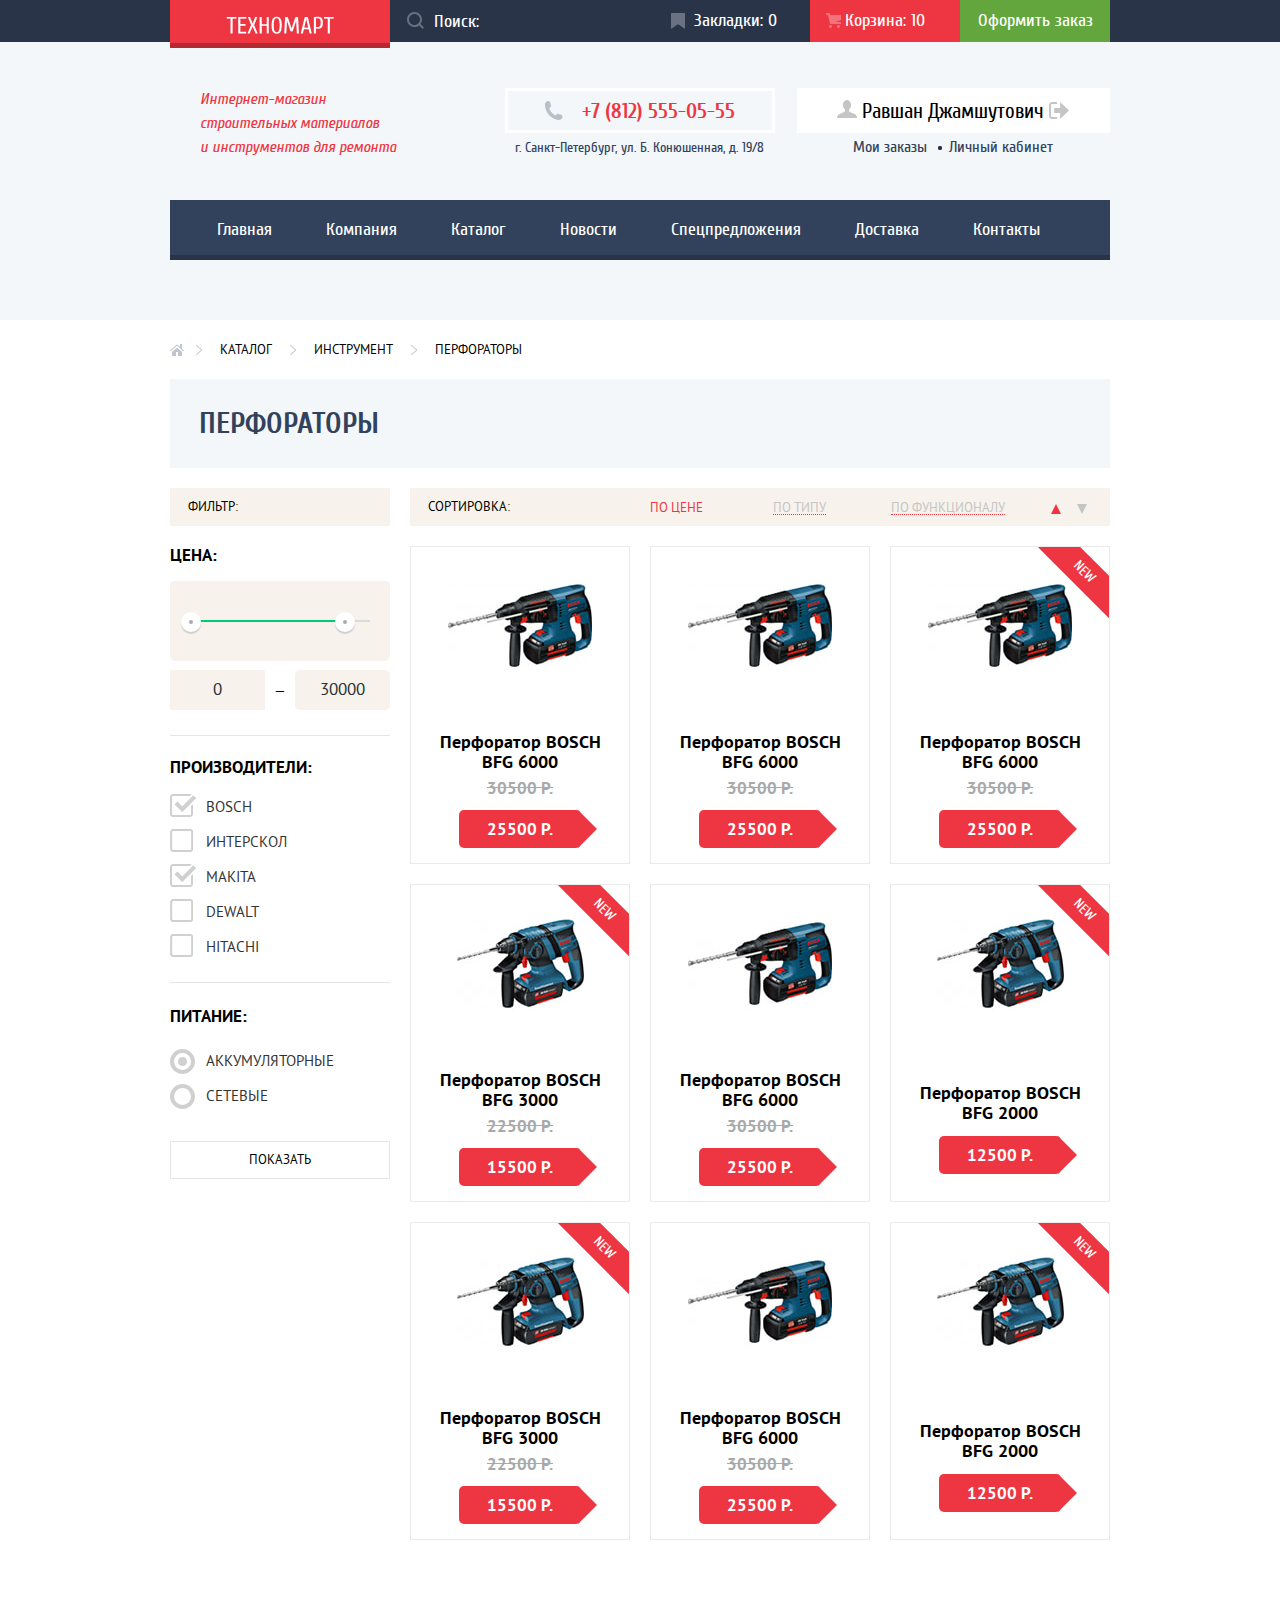
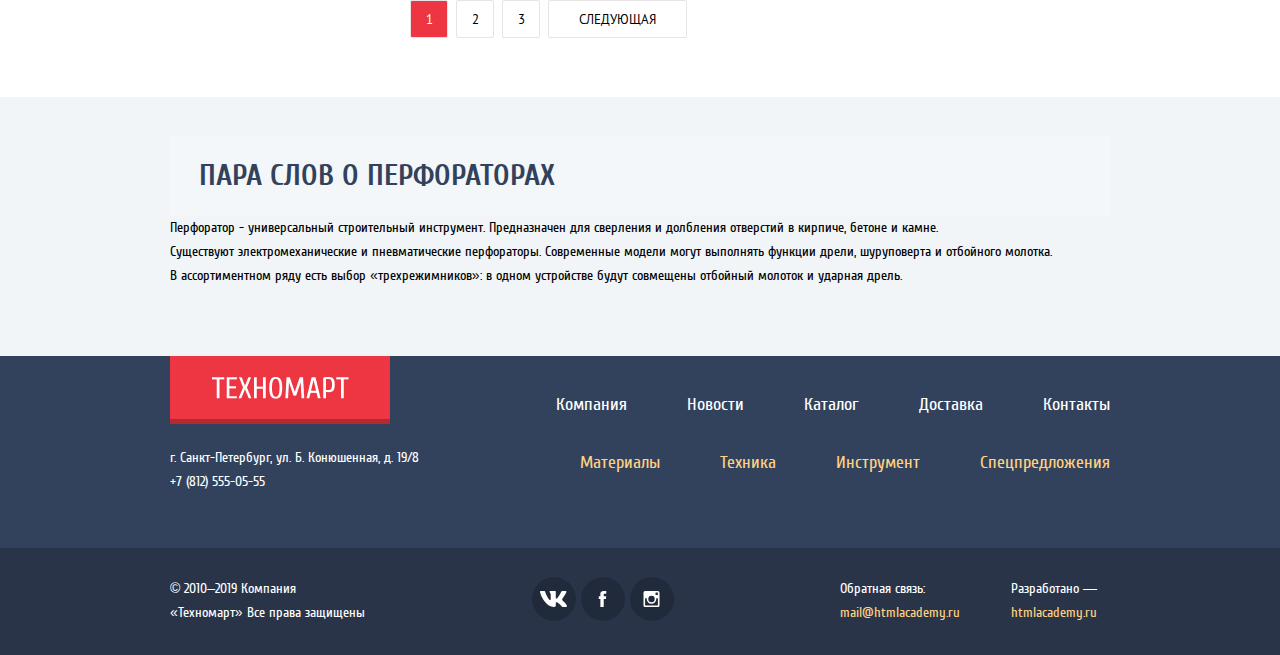
==== catalog.html @ 0cee284e "Завершение верстки каталога, подключен минифицированный css" ====
<!DOCTYPE html>
<html lang="ru" class="page">
   <head>
      <meta charset="utf-8">
      <title>HTML Academy: Каталог</title>
      <link rel="icon" href="favicon.ico">
      <link rel="icon" href="img/favicon/152.svg" type="image/svg+xml">
      <link rel="stylesheet" type="text/css" href="css/normalize.css">
      <link rel="stylesheet" type="text/css" href="css/style.min.css">
   </head>

   <body class="page-body">

   <!-- page header -->
   <header class="page-header">
      <!-- верхняя часть шапки -->
      <div class="header-top">
         <div class="container">
            <!-- логотип -->
            <a class="link-logo" href="index.html">
               <img src="img/logo/technomart.png" width="108" height="18" alt="Логотип интернет-магазина «Техномарт»" class="main-logo">
            </a>
            <!-- поиск -->
            <form action="#" method="GET" class="form-search">
               <input type="search" name="search" id="search" placeholder="Поиск:">
               <svg width="17" height="17" viewBox="0 0 17 17" fill="none" xmlns="http://www.w3.org/2000/svg">
                  <path fill-rule="evenodd" clip-rule="evenodd" d="M13.458 12.044L17 15.586L15.586 17L12.044 13.458C10.782 14.421 9.21 15 7.5 15C3.35786 15 0 11.6421 0 7.5C0 3.35786 3.35786 0 7.5 0C11.6421 0 15 3.35786 15 7.5C15.0001 9.14309 14.4581 10.7403 13.458 12.044ZM7.5 2C4.467 2 2 4.467 2 7.5C2.00331 10.5362 4.4638 12.9967 7.5 13C10.532 13 13 10.532 13 7.5C13 4.467 10.532 2 7.5 2Z" fill="white"/>
               </svg>
            </form>
            <!-- меню покупок -->
            <ul class="top-user-menu">
               <li class="top-button bookmark"><a href="#">Закладки:&nbsp;<span>0</span></a></li>
               <li class="top-button cart red-back"><a href="#">Корзина:&nbsp;<span>10</span></a></li>
               <li class="top-button buy-top-button"><a href="#">Оформить заказ</a></li>
            </ul>
         </div>
      </div>


      <div class="header-bottom">
         <div class="container">
            <!-- средняя часть шапки -->
            <div class="header-info">
               <h1 class="visualy-hidden">Каталог</h1>
               <p class="top-slogan">
                  <i>Интернет-магазин
                  строительных материалов
                  и&nbsp;инструментов для ремонта</i>
               </p>
            </div>
            <div class="top-contacts">
               <h2 class="visualy-hidden">Наши конаткты</h2>
               <p class="top-phone"><a href="tel:+78125550555">+7 (812) 555-05-55</a></p>
               <p class="top-address">г. Санкт-Петербург, ул. Б. Конюшенная, д. 19/8</p>
            </div>
            <div class="autorized">
               <h2 class="visualy-hidden">Блок авторизации</h2>
               <div class="user-account">
                  <a href="#" class="user-profile" title="Переход на страницу авторизованного пользователя">
                     <svg width="20" height="18" viewBox="0 0 20 18" fill="none" xmlns="http://www.w3.org/2000/svg" alt="Иконка авторизованного пользователя">
                        <path d="M17.881 14.166C15.737 13.431 13.625 12.5 12.674 11.776C12.017 11.275 11.904 10.158 12.157 9.361C13.275 8.458 14.021 6.884 14.021 5.083C14.021 2.276 12.221 0 10 0C7.77902 0 5.97901 2.276 5.97901 5.083C5.97901 6.884 6.72501 8.457 7.84201 9.36C8.09501 10.158 7.98302 11.275 7.32502 11.776C6.37502 12.5 4.26201 13.43 2.11801 14.166C-0.0259852 14.902 1.48343e-05 18 1.48343e-05 18H20C20 18 20.025 14.901 17.881 14.166Z" fill="#C5C5C5"/>
                     </svg>
                     Равшан Джамшутович
                  </a>
                  <a href="#" class="exit-button" title="Выход из аккаунта">
                     <svg width="20" height="17" viewBox="0 0 20 17" fill="none" xmlns="http://www.w3.org/2000/svg" alt="Выход из аккаунта">
                        <path d="M20 8.5L11.125 0V6H5.125V11H11.125V17L20 8.5Z" fill="#C5C5C5"/>
                        <path d="M2.10601 13.952V3.048C2.12401 2.672 2.27701 1.991 3.11601 1.991H8.14301V0H3.11601C0.938006 0 0.112006 1.81 0.0870056 3.027V13.973C0.112006 15.189 0.938006 17 3.11601 17H8.14301V15.01H3.11601C2.27701 15.01 2.12401 14.327 2.10601 13.952Z" fill="#C5C5C5"/>
                     </svg>
                  </a>
               </div>
               <ul class="user-list-link">
                  <li class="user-item-link"><a href="#" class="user-link">Мои заказы</a></li>
                  <li class="user-item-link"><a href="#" class="user-link">Личный кабинет</a></li>
               </ul>
            </div>

            <!-- нижняя часть шапки -->
            <nav class="main-nav">
               <h2 class="visualy-hidden">Главное меню сайта</h2>
               <div class="nav">
                  <ul class="main-nav-list">
                     <li class="main-nav-item"><a class="main-nav-link" href="index.html">Главная</a></li>
                     <li class="main-nav-item"><a class="main-nav-link" href="#">Компания</a></li>
                     <li class="main-nav-item main-nav-current"><a class="main-nav-link" href="#">Каталог</a></li>
                     <li class="main-nav-item"><a class="main-nav-link" href="#">Новости</a></li>
                     <li class="main-nav-item"><a class="main-nav-link" href="#">Спецпредложения</a></li>
                     <li class="main-nav-item"><a class="main-nav-link" href="#">Доставка</a></li>
                     <li class="main-nav-item"><a class="main-nav-link" href="#">Контакты</a></li>
                  </ul>
               </div>
            </nav>
         </div>
      </div>
   </header>


   <!-- page content -->
   <main class="page-content">
      <section class="catalog">
         <div class="container">

            <!-- bread crumbs -->
            <ul class="breadcrumbs">
               <li><a href="#">Каталог</a></li>
               <li><a href="#">Инструмент</a></li>
               <li class="current-breadcrums">Перфораторы</li>
            </ul>

            <!-- title -->
            <div class="title-wrapper back-lightblue perfo-title">
               <h2 class="title catalog-title">Перфораторы</h2>
            </div>


            <!-- filter -->
            <div class="catalog-filter">
               <!-- filter-title -->
               <div class="mini-title-wrapper">
                  <h3 class="mini-title back-lightyellow">Фильтр:</h3>
               </div>

               <!-- form -->
               <form method="GET" action="https://echo.htmlacademy.ru">
                  <!-- price -->
                  <fieldset class="f-section f-price">
                     <legend class="f-title">Цена:</legend>
                        <div class="range-filter">
                           <div class="range-controls back-lightyellow">
                              <div class="scale">
                                 <div class="bar" style="width: 152px; margin-left: 5%"></div>
                              </div>
                              <div class="toggle toggle-min" tabindex="0" style="left: 5%"></div>
                              <div class="toggle toggle-max" tabindex="0" style="left: 75%"></div>
                            </div>
                            <div class="price-controls">
                              <label class="min-price back-lightyellow">
                                 <input type="text" name="min-price" value="0" class="back-lightyellow">
                              </label>
                              &ndash;
                              <label class="max-price">
                                 <input type="text" name="max-price" value="30000" class="back-lightyellow">
                              </label>
                            </div>
                        </div>
                  </fieldset>

                  <!-- manufacturers -->
                  <fieldset class="f-section f-manufacturers">
                     <legend class="f-title">Производители:</legend>
                        <ul class="f-list">
                           <li class="filter-item filter-checkbox">
                              <input type="checkbox" name="f-bosch" id="f-bosch" class="visualy-hidden filter-input-checkbox" checked>
                              <label for="f-bosch">BOSCH</label>
                           </li>
                           <li class="filter-item filter-checkbox">
                              <input type="checkbox" name="f-interskol" id="f-interskol" class="visualy-hidden filter-input-checkbox">
                              <label for="f-interskol">ИНТЕРСКОЛ</label>
                           </li>
                           <li class="filter-item filter-checkbox">
                              <input type="checkbox" name="f-makita" id="f-makita" class="visualy-hidden filter-input-checkbox" checked>
                              <label for="f-makita">MAKITA</label>
                           </li>
                           <li class="filter-item filter-checkbox">
                              <input type="checkbox" name="f-dewalt" id="f-dewalt" class="visualy-hidden filter-input-checkbox">
                              <label for="f-dewalt">DEWALT</label>
                           </li>
                           <li class="filter-item filter-checkbox">
                              <input type="checkbox" name="f-hitachi" id="f-hitachi" class="visualy-hidden filter-input-checkbox">
                              <label for="f-hitachi">HITACHI</label>
                           </li>
                        </ul>
                  </fieldset>

                  <!-- power -->
                  <fieldset class="f-section f-power">
                     <legend class="f-title">Питание:</legend>
                     <ul class="f-list">
                        <li class="filter-item filter-radio">
                           <input type="radio" name="f-power" id="f-rech" value="rechargeable" class="visualy-hidden filter-input-radio" checked>
                           <label for="f-rech">Аккумуляторные</label>
                        </li>
                        <li class="filter-item filter-radio">
                           <input type="radio" name="f-power" id="f-net" value="network" class="visualy-hidden filter-input-radio">
                           <label for="f-net">Сетевые</label>
                        </li>
                     </ul>
                  </fieldset>
                  <button type="submit" class="button f-button">Показать</button>
               </form>
            </div>


            <!-- goods -->
            <div class="catalog-goods">
               <!-- sorting -->
               <div class="goods-sorting back-lightyellow">
                  <!-- Заголовок -->
                  <div class="mini-title-wrapper">
                     <h3 class="mini-title back-lightyellow">Сортировка:</h3>
                  </div>
                  <!-- Меню сортировки -->
                  <ul class="sorting-list">
                     <li class="sorting-item active">По цене</li>
                     <li class="sorting-item">По типу</li>
                     <li class="sorting-item">По функционалу</li>
                     <li class="sorting-item triangle active"><!--По возрастанию--></li>
                     <li class="sorting-item triangle"><!--По убыванию--></li>
                  </ul>
               </div>

               <!-- catalog-goods -->
               <section class="goods-content">
                  <h3 class="visualy-hidden">Товары</h3>
                  <ul class="catalog-list">
                     <li class="gray-border good-item">
                        <div class="good-text">
                           <h4 class="good-title">Перфоратор BOSCH<br>BFG 6000</h4>
                           <p class="good-oldprice">30500 Р.</p>
                           <p class="good-newprice">25500 Р.</p>
                        </div>
                        <div class="good-img-wrapper">
                           <img src="img/goods/hd-bfg-6000.jpg" width="144" height="128" alt="Перфоратор BOSCH BFG 6000" class="good-img">
                        </div>
                        <div class="menu-good">
                           <button type="button" class="card-button buy-button">Купить</button>
                           <button type="button" class="card-button bookmark-button">В закладки</button>
                        </div>
                     </li>
                     <li class="gray-border good-item">
                        <div class="good-text">
                           <h4 class="good-title">Перфоратор BOSCH<br>BFG 6000</h4>
                           <p class="good-oldprice">30500 Р.</p>
                           <p class="good-newprice">25500 Р.</p>
                        </div>
                        <div class="good-img-wrapper">
                           <img src="img/goods/hd-bfg-6000.jpg" width="144" height="128" alt="Перфоратор BOSCH BFG 6000" class="good-img">
                        </div>
                        <div class="menu-good">
                           <button type="button" class="card-button buy-button">Купить</button>
                           <button type="button" class="card-button bookmark-button">В закладки</button>
                        </div>
                     </li>
                     <li class="gray-border good-item new">
                        <div class="good-text">
                           <h4 class="good-title">Перфоратор BOSCH<br>BFG 6000</h4>
                           <p class="good-oldprice">30500 Р.</p>
                           <p class="good-newprice">25500 Р.</p>
                        </div>
                        <div class="good-img-wrapper">
                           <img src="img/goods/hd-bfg-6000.jpg" width="144" height="128" alt="Перфоратор BOSCH BFG 6000" class="good-img">
                        </div>
                        <div class="menu-good">
                           <button type="button" class="card-button buy-button">Купить</button>
                           <button type="button" class="card-button bookmark-button">В закладки</button>
                        </div>
                     </li>
                     <li class="gray-border good-item new">
                        <div class="good-text">
                           <h4 class="good-title">Перфоратор BOSCH<br>BFG 3000</h4>
                           <p class="good-oldprice">22500 Р.</p>
                           <p class="good-newprice">15500 Р.</p>
                        </div>
                        <div class="good-img-wrapper">
                           <img src="img/goods/hd-bfg-3000.jpg" width="127" height="112" alt="Перфоратор BOSCH BFG 3000" class="good-img">
                        </div>
                        <div class="menu-good">
                           <button type="button" class="card-button buy-button">Купить</button>
                           <button type="button" class="card-button bookmark-button">В закладки</button>
                        </div>
                     </li>
                     <li class="gray-border good-item">
                        <div class="good-text">
                           <h4 class="good-title">Перфоратор BOSCH<br>BFG 6000</h4>
                           <p class="good-oldprice">30500 Р.</p>
                           <p class="good-newprice">25500 Р.</p>
                        </div>
                        <div class="good-img-wrapper">
                           <img src="img/goods/hd-bfg-6000.jpg" width="144" height="128" alt="Перфоратор BOSCH BFG 6000" class="good-img">
                        </div>
                        <div class="menu-good">
                           <button type="button" class="card-button buy-button">Купить</button>
                           <button type="button" class="card-button bookmark-button">В закладки</button>
                        </div>
                     </li>
                     <li class="gray-border good-item new">
                        <div class="good-text">
                           <h4 class="good-title">Перфоратор BOSCH<br>BFG 2000</h4>
                           <p class="good-oldprice"></p>
                           <p class="good-newprice">12500 Р.</p>
                        </div>
                        <div class="good-img-wrapper">
                           <img src="img/goods/hd-bfg-2000.jpg" width="127" height="112" alt="Перфоратор BOSCH BFG 2000" class="good-img">
                        </div>
                        <div class="menu-good">
                           <button type="button" class="card-button buy-button">Купить</button>
                           <button type="button" class="card-button bookmark-button">В закладки</button>
                        </div>
                     </li>
                     <li class="gray-border good-item new">
                        <div class="good-text">
                           <h4 class="good-title">Перфоратор BOSCH<br>BFG 3000</h4>
                           <p class="good-oldprice">22500 Р.</p>
                           <p class="good-newprice">15500 Р.</p>
                        </div>
                        <div class="good-img-wrapper">
                           <img src="img/goods/hd-bfg-3000.jpg" width="127" height="112" alt="Перфоратор BOSCH BFG 3000" class="good-img">
                        </div>
                        <div class="menu-good">
                           <button type="button" class="card-button buy-button">Купить</button>
                           <button type="button" class="card-button bookmark-button">В закладки</button>
                        </div>
                     </li>
                     <li class="gray-border good-item">
                        <div class="good-text">
                           <h4 class="good-title">Перфоратор BOSCH<br>BFG 6000</h4>
                           <p class="good-oldprice">30500 Р.</p>
                           <p class="good-newprice">25500 Р.</p>
                        </div>
                        <div class="good-img-wrapper">
                           <img src="img/goods/hd-bfg-6000.jpg" width="144" height="128" alt="Перфоратор BOSCH BFG 6000" class="good-img">
                        </div>
                        <div class="menu-good">
                           <button type="button" class="card-button buy-button">Купить</button>
                           <button type="button" class="card-button bookmark-button">В закладки</button>
                        </div>
                     </li>
                     <li class="gray-border good-item new">
                        <div class="good-text">
                           <h4 class="good-title">Перфоратор BOSCH<br>BFG 2000</h4>
                           <p class="good-oldprice"></p>
                           <p class="good-newprice">12500 Р.</p>
                        </div>
                        <div class="good-img-wrapper">
                           <img src="img/goods/hd-bfg-2000.jpg" width="127" height="112" alt="Перфоратор BOSCH BFG 2000" class="good-img">
                        </div>
                        <div class="menu-good">
                           <button type="button" class="card-button buy-button">Купить</button>
                           <button type="button" class="card-button bookmark-button">В закладки</button>
                        </div>
                     </li>
                  </ul>
               </section> <!--goods-content -->

               <!-- pagination -->
               <div class="goods-pagination">
                  <h3 class="visualy-hidden">Страницы товаров</h3>
                  <ul class="pagination-list">
                     <li class="pagination-item pagination-current"><a class="pagination-link">1</a></li>
                     <li class="pagination-item"><a class="pagination-link" href="#">2</a></li>
                     <li class="pagination-item"><a class="pagination-link" href="#">3</a></li>
                     <li class="pagination-item"><a class="pagination-link" href="#">Следующая</a></li>
                  </ul>
               </div> <!-- pagination -->
            </div>   <!-- catalog-goods -->
         </div> <!-- container -->
      </section><!-- catalog -->

      <!-- catalod-description -->
      <section class="catalod-desc back-basic">
         <div class="container catalog-desc-spaces">
             <!-- title -->
            <div class="title-wrapper back-lightblue perfo-title">
               <h2 class="title catalog-title">Пара слов о перфораторах</h2>
            </div>
            <p>Перфоратор - универсальный строительный инструмент. Предназначен для сверления и долбления отверстий в кирпиче, бетоне и камне.</p>
            <p>Существуют электромеханические и пневматические перфораторы. Современные модели могут выполнять функции дрели, шуруповерта и отбойного молотка.</p>
            <p>В ассортиментном ряду есть выбор «трехрежимников»: в одном устройстве будут совмещены отбойный молоток и ударная дрель.</p>
         </div>
      </section>
   </main>


   <!-- page footer -->
   <footer class="page-footer">
      <!-- Верхняя часть футера -->
      <section class="footer-menu">
         <div class="container">
            <!-- верхнее меню -->
            <div class="footer-top">
               <a class="footer-logo" href="index.html">
                  <img src="img/logo/logo.png" width="220" height="68" alt="Логотип интернет-магазина «Техномарт»" class="footer-logo-img">
               </a>
               <div class="nav">
                  <ul class="footer-nav">
                     <li class="footer-nav-item"><a class="footer-nav-link" href="index.html">Компания</a></li>
                     <li class="footer-nav-item"><a class="footer-nav-link" href="#">Новости</a></li>
                     <li class="footer-nav-item footer-nav-current"><a class="footer-nav-link">Каталог</a></li>
                     <li class="footer-nav-item"><a class="footer-nav-link" href="#">Доставка</a></li>
                     <li class="footer-nav-item"><a class="footer-nav-link" href="#">Контакты</a></li>
                  </ul>
               </div>
            </div>

            <!-- среднее меню -->
            <div class="footer-middle">
               <p class="footer-address">г. Санкт-Петербург, ул. Б. Конюшенная, д. 19/8<br>+7 (812) 555-05-55</p>
               <div class="nav">
                  <ul class="footer-nav">
                     <li class="footer-nav-item"><a class="footer-nav-link gold" href="#">Материалы</a></li>
                     <li class="footer-nav-item"><a class="footer-nav-link gold" href="#">Техника</a></li>
                     <li class="footer-nav-item"><a class="footer-nav-link gold" href="#">Инструмент</a></li>
                     <li class="footer-nav-item"><a class="footer-nav-link gold" href="#">Спецпредложения</a></li>
                  </ul>
               </div>
            </div>
         </div>
      </section>

      <section class="footer-bottom">
         <div class="container">
            <p class="copyright">© 2010–2019 Компания «Техномарт»
            <span>Все права защищены</span></p>

            <!-- Блок социльных кнопок -->
            <section class="social">
               <h2 class="visualy-hidden">Давайте дружить!</h2>
               <ul class="social-buttons">
                  <li class="social-button">
                     <a href="#" target="blank" class="social-link">
                        <span class="social-title visualy-hidden">Вконтакте</span>
                        <svg width="27" height="16" viewBox="0 0 128 76"><path d="M125,5.15c.89-3,0-5.15-4.23-5.15h-14a6,6,0,0,0-6.09,4S93.59,21.31,83.5,32.59c-3.26,3.26-4.74,4.3-6.52,4.3-.89,0-2.18-1-2.18-4V5.15c0-3.56-1-5.15-4-5.15h-22a3.37,3.37,0,0,0-3.56,3.22c0,3.37,5,4.15,5.56,13.64V37.48c0,4.52-.82,5.34-2.6,5.34-4.74,0-16.29-17.43-23.13-37.38C23.72,1.57,22.38,0,18.8,0H4.8C.8,0,0,1.88,0,4c0,3.71,4.75,22.1,22.1,46.42C33.67,67,50,76,64.8,76c8.9,0,10-2,10-5.45V58c0-4,.84-4.8,3.66-4.8,2.08,0,5.64,1,13.94,9C101.9,71.74,103.46,76,108.8,76h14c4,0,6-2,4.85-6s-5.8-9.64-11.81-16.4c-3.27-3.86-8.16-8-9.64-10.09-2.08-2.67-1.49-3.86,0-6.23,0,0,17-24,18.83-32.18Z" fill="#fff"/></svg>
                     </a>
                  </li>
                  <li class="social-button">
                     <a href="#" target="blank" class="social-link">
                        <span class="social-title visualy-hidden">Фейсбук</span>
                        <svg width="19" height="22" viewBox="0 0 10.15 21.74"><path d="M3.34 1.12A4.77 4.77 0 0 1 6.53 0h3.61v3.81H7.81a1.07 1.07 0 0 0-1.09.83v2.55h3.42c-.08 1.23-.24 2.45-.41 3.67h-3v10.87H2.21V10.86H0V7.21h2.19V3.66a3.83 3.83 0 0 1 1.15-2.54z" fill="#fff"/></svg>
                     </a>
                  </li>
                  <li class="social-button">
                     <a href="#" target="blank" class="social-link">
                        <span class="social-title visualy-hidden">Инстаграм</span>
                        <svg width="20" height="20" viewBox="0 0 20 20"><path d="M18 0H2a2 2 0 0 0-2 2v16a2 2 0 0 0 2 2h16a2 2 0 0 0 2-2V2a2 2 0 0 0-2-2zm-8 6a4 4 0 1 1-4 4 4 4 0 0 1 4-4zM2.5 18a.47.47 0 0 1-.5-.5V9h2.1a3.4 3.4 0 0 0-.1 1 6 6 0 1 0 12 0 3.4 3.4 0 0 0-.1-1H18v8.5a.47.47 0 0 1-.5.5zM18 4.5a.47.47 0 0 1-.5.5h-2a.47.47 0 0 1-.5-.5v-2a.47.47 0 0 1 .5-.5h2a.47.47 0 0 1 .5.5z" fill="#fff"/></svg>
                     </a>
                  </li>
               </ul>
            </section>

            <p class="dev-email">Обратная связь:
               <a href="mailto:mail@htmlacademy.ru" target="blank" class="gold">mail@htmlacademy.ru</a>
            </p>

            <p class="dev-site">Разработано&nbsp;—
               <a href="https://htmlacademy.ru/intensive/htmlcss" target="blank" class="gold">htmlacademy.ru</a>
            </p>
         </div>
      </section>
   </footer>


   <!-- Модальное окно корзины -->
   <div class="modal-fade">
      <section class="modal modal-add">
         <h2 class="visualy-hidden">Сообщение корзины:</h2>
         <div class="modal-wrapper">
            <div class="wrapper-m-content">
               <div class="m-container">
                  <h2 class="modal-add-title">Товар добавлен в корзину!</h2>
               </div>
            </div>
            <div class="wrapper-m-buttons">
               <div class="m-container">
                  <a href="#" class="button m-button-buy">Оформить заказ</a>
                  <button  type="button" class="button m-button-add">Продолжить покупки</button>
               </div>
            </div>
         </div>
         <button type="button" class="modal-close" aria-label="Закрыть"></button>
      </section>
   </div>

  </body>
</html>
---- css/style.min.css ----
@font-face{font-family:"Cuprum";font-style:normal;font-weight:400;src:local("Cuprum"),url(../fonts/cuprum.woff2) format("woff2"),url(../fonts/cuprum.woff) format("woff")}@font-face{font-family:"Cuprum";font-style:italic;font-weight:400;src:local("Cuprum"),url(../fonts/cuprumitalic.woff2) format("woff2"),url(../fonts/cuprumitalic.woff) format("woff")}@font-face{font-family:"Cuprum";font-style:normal;font-weight:700;src:local("Cuprum"),url(../fonts/cuprumbold.woff2) format("woff2"),url(../fonts/cuprumbold.woff) format("woff")}@font-face{font-family:"Cuprum";font-style:italic;font-weight:700;src:local("Cuprum"),url(../fonts/cuprumbolditalic.woff2) format("woff2"),url(../fonts/cuprumbolditalic.woff) format("woff")}@font-face{font-family:"PT Sans";font-style:normal;font-weight:400;src:local("PT Sans"),url(../fonts/ptsans.woff2) format("woff2"),url(../fonts/ptsans.woff) format("woff")}@font-face{font-family:"PT Sans";font-style:normal;font-weight:700;src:local("PT Sans"),url(../fonts/ptsansbold.woff2) format("woff2"),url(../fonts/ptsansbold.woff) format("woff")}:root{--basic-black:#000000;--basic-white:#ffffff;--basic-background:#F1F5F7;--basic-darkblue:#293449;--basic-menublue:#32425C;--basic-bluelight:#F3F7F9;--basic-bluelight2:#F2F6F8;--basic-yellowlight:#F9F5F0;--basic-lightyellow:#F7F3EC;--basic-greylight:#C5C5C5;--basic-greylight2:#E5E5E5;--basic-red:#EE3643;--basic-green:#63A63E;--special-yellow:#FFBF47;--special-blue:#3BBCE3;--special-lilac:#DC91D8;--special-greenlight:#8ED78F;--special-yellowlight:#FFC047;--extra-yellow:#F7F3EC;--text-silver:#A9A9A9;--text-gold:#FFD180;--border-greylight:#EAEAEA;--icon-back:#212A3A;--modal-footer:#F4F4F4;--success:#5FBB2D;--active-green:#518534;--hover-green:#5FBB2D;--warning:#FFBF47;--error:#BA2732}.back-lightblue{background-color:var(--basic-bluelight)}.back-basic{background-color:var(--basic-background)}.back-lightyellow{background-color:var(--basic-lightyellow)}.title-wrapper{display:block}.visualy-hidden{position:absolute;width:1px;height:1px;margin:-1px;border:0;padding:0;white-space:nowrap;-webkit-clip-path:inset(100%);clip-path:inset(100%);clip:rect(0 0 0 0);overflow:hidden}.page{height:100%}.container{display:block;width:940px;padding:0;margin:0 auto}.page-body,.page-header{display:-ms-grid;display:grid}.page-body{position:relative;min-width:940px;margin:0;padding:0;background-color:var(--basic-white);color:var(--basic-black);font-family:"Cuprum",Arial,sans-serif;font-size:14px;line-height:24px;font-weight:400;min-height:100%;-ms-grid-rows:auto 1fr auto;grid-template-rows:auto 1fr auto;-ms-flex-line-pack:start;align-content:start}.page-header{-ms-grid-rows:42px auto;grid-template-rows:42px auto}.page-header a{text-decoration:none}.header-top{padding:0;margin:0;background-color:var(--basic-darkblue);color:var(--basic-white);font-size:18px;height:42px}.header-top .container{display:-ms-grid;display:grid;-ms-grid-columns:-webkit-min-content 1fr 450px;-ms-grid-columns:min-content 1fr 450px;grid-template-columns:-webkit-min-content 1fr 450px;grid-template-columns:min-content 1fr 450px}.link-logo{display:-webkit-box;display:-ms-flexbox;display:flex;-webkit-box-align:center;-ms-flex-align:center;align-items:center;-webkit-box-pack:center;-ms-flex-pack:center;justify-content:center;background-color:var(--basic-red);width:220px;height:47px;border-top:1px solid transparent;-webkit-box-shadow:inset 0 -5px 0 rgba(0,0,0,.24);box-shadow:inset 0 -5px 0 rgba(0,0,0,.24);z-index:1;cursor:pointer}.main-logo{width:108px;height:18px;margin:0;background:var(--greylight);display:block}.link-logo:active{background-color:var(--error)}.form-search{position:relative;height:42px}.form-search input[type=search]::-webkit-search-cancel-button,.form-search input[type=search]::-webkit-search-decoration,.form-search input[type=search]::-webkit-search-results-button,.form-search input[type=search]::-webkit-search-results-decoration{display:none}.form-search input+svg{z-index:20;position:absolute;width:17px;height:17px;top:12px;left:17px}.form-search input:hover+svg path{fill:var(--basic-white);opacity:1}.form-search input+svg path,.form-search input:active+svg path{fill:var(--basic-white);opacity:.3}.form-search input:focus+svg path{fill:var(--basic-red);opacity:1}.form-search input{background-color:transparent;border-color:transparent;color:var(--basic-white);width:100%;height:100%;padding-left:42px}.form-search input:focus{outline:0;background-color:var(--basic-white);color:var(--basic-black)}.form-search input:-moz-placeholder{color:var(--basic-white);font-size:18px;line-height:24px}.form-search input::-webkit-input-placeholder{color:var(--basic-white)}.form-search input:active:-moz-placeholder{color:rgba(255,255,255,.5)}.form-search input:active::-webkit-input-placeholder{color:rgba(255,255,255,.5)}.form-search input:focus:-moz-placeholder{color:var(--basic-black);background:var(--basic-white)}.form-search input:focus::-webkit-input-placeholder{color:var(--basic-black);background:var(--basic-white)}.top-user-menu{padding:0;margin:0;width:450px;height:42px;list-style:none;text-align:center;display:-ms-grid;display:grid;-ms-grid-columns:auto auto auto;grid-template-columns:auto auto auto}.top-user-menu li{width:150px;padding:9px 0}.top-button{position:relative}.top-button::before{content:"";position:absolute;background-repeat:no-repeat;background-position:0 0;opacity:.3}.bookmark::before{top:13px;left:11px;width:14px;height:16px;background-image:url(../img/icons/i-bookmark.png)}.cart::before{top:13px;left:16px;width:15px;height:15px;background-image:url(../img/icons/i-cart.png)}.top-button:hover::before{opacity:1}.top-button:active::before{opacity:.3}.top-button a,.top-button:visited a{display:block;text-decoration:none;color:var(--basic-white)}.top-button:hover a{color:var(--basic-white)}.top-button:active a{color:rgba(255,255,255,.5)}.top-user-menu .bookmark:active{background-color:#161d29}.red-back{background-color:var(--basic-red)}.red-back:active,.red-back:hover{background-color:var(--basic-darkblue)}.top-user-menu .buy-top-button{background-color:var(--basic-green)}.top-user-menu .buy-top-button:hover{color:var(--basic-white);background-color:var(--hover-green)}.top-user-menu .buy-top-button:active{color:rgba(255,255,255,.5);background-color:var(--basic-green)}.header-bottom{background-color:var(--basic-bluelight)}.header-bottom .container{display:-ms-grid;display:grid;-ms-grid-columns:1fr 1fr 1fr;grid-template-columns:1fr 1fr 1fr;-ms-grid-rows:-webkit-min-content auto;-ms-grid-rows:min-content auto;grid-template-rows:-webkit-min-content auto;grid-template-rows:min-content auto;-webkit-box-align:top;-ms-flex-align:top;align-items:top;padding-top:46px;padding-bottom:60px}.header-bottom .container>:nth-child(1){-ms-grid-row:1;-ms-grid-column:1}.header-bottom .container>:nth-child(2){-ms-grid-row:1;-ms-grid-column:2}.header-bottom .container>:nth-child(3){-ms-grid-row:1;-ms-grid-column:3}.header-bottom .container>:nth-child(4){-ms-grid-row:2;-ms-grid-column:1}.header-bottom .container>:nth-child(5){-ms-grid-row:2;-ms-grid-column:2}.header-bottom .container>:nth-child(6){-ms-grid-row:2;-ms-grid-column:3}.header-info{-ms-grid-column:1;-ms-grid-column-span:1;grid-column:1/2;-ms-grid-row:1;-ms-grid-row-span:1;grid-row:1/2;padding:0;margin:0}.top-slogan{margin-top:0;padding-left:30px;width:200px}.top-slogan i{font-size:16px;line-height:23px;font-style:italic;color:var(--basic-red)}.top-contacts{-ms-grid-column:2;-ms-grid-column-span:1;grid-column:2/3;-ms-grid-row:1;-ms-grid-row-span:1;grid-row:1/2;padding:0;margin:0 0 40px}.top-contacts,.top-phone,.top-phone a{-webkit-box-sizing:border-box;box-sizing:border-box}.top-phone{display:-webkit-box;display:-ms-flexbox;display:flex;-webkit-box-align:center;-ms-flex-align:center;align-items:center;width:270px;height:45px;margin:0 auto 3px;position:relative;border:3px solid var(--basic-white);cursor:pointer}.top-phone::before{content:"";position:absolute;width:19px;height:19px;background-image:url(../img/icons/i-phone.png);background-repeat:no-repeat;background-position:0 0;top:10px;left:36px}.top-phone a{display:inline-block;vertical-align:middle;background-color:transparent;font-size:21px;line-height:30px;font-weight:700;text-transform:uppercase;text-decoration:none;color:var(--basic-red);padding-left:74px;width:100%}.top-address{color:var(--basic-menublue);text-align:center;margin:0 auto}.unautorized,.user-button,.user-button:visited{display:-webkit-box;display:-ms-flexbox;display:flex}.unautorized{-ms-grid-column:3;-ms-grid-column-span:1;grid-column:3/4;-ms-grid-row:1;-ms-grid-row-span:1;grid-row:1/2;padding:0;margin:0;-webkit-box-pack:end;-ms-flex-pack:end;justify-content:flex-end}.user-button,.user-button:visited{-webkit-box-sizing:border-box;box-sizing:border-box;text-decoration:none;background-color:var(--basic-white);font-size:21px;color:var(--basic-black);height:45px;-webkit-box-pack:center;-ms-flex-pack:center;justify-content:center;-webkit-box-align:center;-ms-flex-align:center;align-items:center}.user-button:hover{color:var(--basic-red)}.user-account:active,.user-button:active{color:var(--basic-greylight)}.enter{width:121px;margin-right:10px}.enter svg{margin-right:6px}.enter:hover svg path{fill:#3d546f}.enter svg path,.enter:active svg path,.user-profile svg path,.user-profile:visited svg path{fill:#c5c5c5}.registration{width:150px}.autorized{-ms-grid-column:3;-ms-grid-column-span:1;grid-column:3/4;-ms-grid-row:1;-ms-grid-row-span:1;grid-row:1/2;padding:0;margin:0;-ms-flex-wrap:wrap;flex-wrap:wrap;-webkit-box-pack:center;-ms-flex-pack:center;justify-content:center;-ms-flex-line-pack:start;align-content:flex-start}.autorized,.user-account,.user-list-link{display:-webkit-box;display:-ms-flexbox;display:flex}.user-account{font-size:21px;line-height:21px;background-color:var(--basic-white);height:45px;width:100%;margin-bottom:3px;-webkit-box-pack:center;-ms-flex-pack:center;justify-content:center;-webkit-box-align:center;-ms-flex-align:center;align-items:center}.user-list-link{margin:0;padding:0;list-style:none;width:200px;-webkit-box-pack:justify;-ms-flex-pack:justify;justify-content:space-between;position:relative}.user-link::after{content:"";position:absolute;width:4px;height:4px;top:10px;left:85px;border-radius:50%;background-color:var(--basic-darkblue);z-index:0}.user-link,.user-link:visited{font-size:16px;line-height:18px;color:var(--basic-menublue)}.user-link:hover{color:var(--basic-red)}.user-link:hover::after{background-color:var(--basic-red);z-index:20}.user-link:active{color:var(--basic-greylight)}.user-link:active::after{background-color:var(--basic-greylight);z-index:20}.user-profile,.user-profile:visited{margin-right:5px;color:var(--basic-black)}.user-profile:hover{color:var(--basic-red)}.user-profile:active{color:var(--basic-greylight)}.user-profile:hover svg path{fill:#3d546f}.exit-button svg path,.exit-button:visited svg path,.user-profile:active svg path{fill:#c5c5c5}.exit-button{display:-webkit-box;display:-ms-flexbox;display:flex;-webkit-box-pack:center;-ms-flex-pack:center;justify-content:center;-webkit-box-align:center;-ms-flex-align:center;align-items:center}.exit-button:hover svg path{fill:#3d546f}.exit-button:active svg path{fill:#c5c5c5}.main-nav{grid-column:1/-1;-ms-grid-row:2;-ms-grid-row-span:1;grid-row:2/3;text-align:center}.main-nav-list,.nav{margin:0;list-style:none}.nav{font-size:18px;line-height:24px;text-align:center;padding:0;background-color:var(--basic-menublue)}.main-nav-list{padding:0 20px;-webkit-box-shadow:inset 0 -5px 0 var(--basic-darkblue);box-shadow:inset 0 -5px 0 var(--basic-darkblue);display:-webkit-box;display:-ms-flexbox;display:flex;-ms-flex-wrap:wrap;flex-wrap:wrap;-webkit-box-pack:start;-ms-flex-pack:start;justify-content:flex-start}.main-nav-item{padding:0 3%;height:60px;cursor:pointer}.main-nav-current{cursor:pointer}.main-nav-link{text-decoration:none;color:var(--basic-white);height:100%;display:block;line-height:60px}.main-nav-item:hover{background-color:var(--basic-darkblue)}.main-nav-item:active{background-color:#1d2739}.main-nav-item:active .main-nav-link{color:var(--basic-white);opacity:.5}.features .container,.index.page-content{display:-ms-grid;display:grid;-ms-grid-rows:(auto)[5];grid-template-rows:repeat(5,auto)}.features{color:var(--basic-white);-ms-grid-row:1;-ms-grid-row-span:1;grid-row:1/2}.features .container{-ms-grid-rows:123px 20px 123px 20px 123px;grid-template-rows:repeat(3,123px);-ms-grid-columns:repeat 20px (3,300px);grid-template-columns:repeat (3,300px);grid-gap:20px;padding-top:59px;padding-bottom:59px}.features .container>:nth-child(1){-ms-grid-row:1;-ms-grid-column:1}.features .container>:nth-child(2){-ms-grid-row:1;-ms-grid-column:3}.features .container>:nth-child(3){-ms-grid-row:3;-ms-grid-column:1}.features .container>:nth-child(4){-ms-grid-row:3;-ms-grid-column:3}.features .container>:nth-child(5){-ms-grid-row:5;-ms-grid-column:1}.features .container>:nth-child(6){-ms-grid-row:5;-ms-grid-column:3}.features-card{display:block;-webkit-box-sizing:border-box;box-sizing:border-box;overflow:hidden;width:300px;height:123px;padding:23px 0 0 20px}.features-card:nth-child(2){background-color:var(--special-yellow);-ms-grid-column:1;-ms-grid-column-span:1;grid-column:1/2;-ms-grid-row:1;-ms-grid-row-span:1;grid-row:1/2;position:relative}.features-card:nth-child(2)::before,.features-card:nth-child(3)::before{content:"";position:absolute;top:31px;right:43px;width:44px;height:65px;background-image:url(../img/features/features-1.png);background-repeat:no-repeat;background-position:0 0}.features-card:nth-child(3),.features-card:nth-child(4),.features-card:nth-child(5),.features-card:nth-child(6){position:relative;background-color:var(--special-blue);-ms-grid-column:2;-ms-grid-column-span:1;grid-column:2/3;-ms-grid-row:1;-ms-grid-row-span:1;grid-row:1/2}.features-card:nth-child(3)::before{top:34px;right:31px;width:75px;height:61px;background-image:url(../img/features/features-2.png)}.features-card:nth-child(4),.features-card:nth-child(5),.features-card:nth-child(6){background-color:var(--special-lilac);-ms-grid-column:3;grid-column:3/4}.features-card:nth-child(4)::before,.features-card:nth-child(5)::before,.features-card:nth-child(6)::before{content:"";position:absolute;top:31px;right:31px;width:78px;height:62px;background-image:url(../img/features/features-3.png);background-repeat:no-repeat;background-position:0 0}.features-card:nth-child(5),.features-card:nth-child(6){background-color:var(--special-greenlight);-ms-grid-row:2;grid-row:2/3}.features-card:nth-child(5)::before,.features-card:nth-child(6)::before{top:26px;right:45px;width:59px;height:72px;background-image:url(../img/features/features-4.png)}.features-card:nth-child(6){background-color:var(--special-yellowlight);-ms-grid-row:3;grid-row:3/4}.features-card:nth-child(6)::before{top:32px;right:31px;width:78px;height:63px;background-image:url(../img/features/features-5.png)}.features-title{font-size:24px;line-height:30px;font-weight:700;margin:0 0 14px}.features-button{font-size:14px;line-height:38px;text-transform:uppercase;display:block;background:rgba(255,255,255,.3);color:var(--basic-white);text-decoration:none;text-align:center;width:135px;height:38px}.features-button:hover{background-color:rgba(197,197,197,.3)}.features-button:active{background-color:rgba(169,169,169,.3)}.slider{-ms-grid-row:2;-ms-grid-row-span:2;grid-row:2/4;-ms-grid-column:1;-ms-grid-column-span:2;grid-column:1/3;padding:0;margin:0;width:620px;height:266px;position:relative}.slider-list{padding:0;margin:0;list-style:none}.slider-list::after,.slider-list::before{content:"";position:absolute;z-index:20;border-left:3px solid var(--basic-white);border-bottom:3px solid var(--basic-white);width:25px;height:25px;top:calc(50% - 25px/2);cursor:pointer}.slider-list::before{-webkit-transform:rotate(45deg);-ms-transform:rotate(45deg);transform:rotate(45deg);left:24px}.slider-list::after{-webkit-transform:rotate(225deg);-ms-transform:rotate(225deg);transform:rotate(225deg);right:24px}.slider-card{display:none;-webkit-box-sizing:border-box;box-sizing:border-box;margin:0 auto;padding:0 0 0 24px;width:620px;height:266px;background:var(--greylight);position:absolute;top:0;left:0}.slider-card-active{display:block}.slide-2{background:url(../img/slider/perfo.jpg) no-repeat 0 0}.slide-1{background:url(../img/slider/drill.jpg) no-repeat 0 0}.slider-title{font-size:36px;text-transform:uppercase;font-weight:700;line-height:36px;padding:0;margin:0 0 5px;position:absolute;top:24px}.slider-desc{font-size:18px;line-height:24px;padding:0;margin:0;top:64px;position:absolute}.slider-button,.slider-controls{position:absolute;bottom:27px}.slider-controls{bottom:36px;left:0;z-index:20;display:-webkit-box;display:-ms-flexbox;display:flex;width:30px;-webkit-box-pack:justify;-ms-flex-pack:justify;justify-content:space-between;left:calc(50% - 30px/2)}.slider-controls button{padding:0;width:10px;height:10px;background-color:var(--basic-white);border:2px solid var(--basic-white);border-radius:50%;cursor:pointer;outline:0}.button,.slider-controls .current{background-color:var(--basic-red)}.button{display:block;border:0;text-decoration:none;text-transform:uppercase;color:var(--basic-white);text-align:center;font-size:14px;line-height:38px;height:38px;width:192px;cursor:pointer}.button:hover{background-color:#ca2c37}.button:active{background-color:#ba2732}.title-wrapper{display:-ms-grid;display:grid;-ms-grid-columns:1fr auto;grid-template-columns:1fr auto;-webkit-box-align:center;-ms-flex-align:center;align-items:center;padding-left:28px;padding-right:14px}.title{font-size:30px;line-height:30px;color:var(--basic-menublue);text-transform:uppercase}.title-black{color:var(--basic-black)}.gray-border{background-color:var(--basic-white);border:1px solid var(--border-greylight)}.popular-goods{-ms-grid-row:2;-ms-grid-row-span:1;grid-row:2/3}.popular-goods .container{display:-ms-grid;display:grid;-ms-grid-rows:auto 20px auto;grid-template-rows:auto auto;grid-gap:20px;padding-bottom:70px}.popular-goods .title-wrapper{-ms-grid-row:1;-ms-grid-row-span:1;grid-row:1/2}.popular-goods-title{-ms-grid-column:1;-ms-grid-column-span:1;grid-column:1/2;-ms-grid-column-align:start;justify-self:start}.right-button{grid-column:-2/-1;-ms-grid-column-align:center;justify-self:center}.popular-goods-content{-ms-grid-row:2;-ms-grid-row-span:1;grid-row:2/3;font-family:"PT Sans",Arial,sans-serif;color:var(--basic-black);text-align:center}.good-list{padding:0;list-style:none;display:-webkit-box;display:-ms-flexbox;display:flex;-ms-flex-wrap:wrap;flex-wrap:wrap;-webkit-box-pack:start;-ms-flex-pack:start;justify-content:flex-start;margin:0 -20px 0 0}.good-item{position:relative;-webkit-box-sizing:border-box;box-sizing:border-box;width:220px;height:318px;display:-ms-grid;display:grid;grid-gap:0;-ms-grid-rows:164px 0 150px;grid-template-rows:164px 150px;-webkit-box-pack:center;-ms-flex-pack:center;justify-content:center;-webkit-box-align:center;-ms-flex-align:center;align-items:center;padding:0 0 21px;margin:0 20px 20px 0;overflow:hidden}.good-img-wrapper{-ms-grid-row:1;-ms-grid-row-span:1;grid-row:1/2;padding:0;margin:0}.good-img{-o-object-fit:contain;object-fit:contain}.good-text{-ms-grid-row:2;-ms-grid-row-span:1;grid-row:2/3;padding:0;margin:0}.good-title{font-size:18px;line-height:20px;font-weight:700;margin:8px auto 7px}.good-list .good-item:nth-child(1) .good-img{background:var(--greylight);width:184px;height:160px}.good-list .good-item:nth-child(2) .good-img{background:var(--greylight);width:127px;height:112px}.good-list .good-item:nth-child(3) .good-img{background:var(--greylight);width:144px;height:128px}.good-list .good-item:nth-child(4) .good-img{background:var(--greylight);width:127px;height:112px}.good-newprice,.good-oldprice{font-size:17px;font-weight:700;text-transform:uppercase}.good-oldprice{color:var(--text-silver);line-height:18px;-webkit-text-decoration-line:line-through;text-decoration-line:line-through;margin:7px auto 13px}.good-newprice{display:block;color:var(--basic-white);background-color:var(--basic-red);line-height:38px;width:122px;height:38px;margin:0 auto;position:relative;border-radius:5px}.good-newprice::after{position:absolute;content:"";width:0;height:0;border-top:19px solid transparent;border-left:19px solid var(--basic-red);border-bottom:19px solid transparent;top:0;right:-16px}.menu-good,.menu-good .card-button{-webkit-box-sizing:border-box;box-sizing:border-box}.menu-good{display:none;position:absolute;width:210px;height:170px;background-color:var(--basic-white);left:4px;top:4px;padding-top:38px;font-family:"Cuprum",Arial,sans-serif}.menu-good .card-button{display:block;font-size:14px;line-height:18px;text-transform:uppercase;text-align:center;border:0;padding:0;cursor:pointer;background:0 0;width:135px;height:38px;margin:0 auto;border-radius:2px}.card-button:active,.card-button:focus{outline:0}.menu-good .buy-button{color:var(--basic-white);background-color:var(--basic-green);-webkit-box-shadow:inset 0 -3px 0 #367315;box-shadow:inset 0 -3px 0 #367315;border:0;margin-bottom:10px;position:relative;padding-left:15px}.menu-good .buy-button::before,.services .container::after{content:"";position:absolute;background-repeat:no-repeat;background-position:0 0}.menu-good .buy-button::before{width:15px;height:15px;background-image:url(../img/icons/i-cart.png);opacity:.3;top:10px;left:30px}.menu-good .buy-button:hover{background-color:var(--success)}.menu-good .buy-button:active{background-color:var(--active-green)}.menu-good .bookmark-button{color:var(--basic-menublue);border:3px solid #63a63e}.menu-good .bookmark-button:hover{border:3px solid #32425c}.menu-good .bookmark-button:active{border:3px solid var(--text-silver);color:var(--text-silver)}.good-item:hover{-webkit-filter:drop-shadow(0 4px 20px rgba(0,0,0,.15));filter:drop-shadow(0 4px 20px rgba(0,0,0,.15))}.current-item .menu-good,.good-item:hover .menu-good{display:block}.new::after{z-index:1;content:"NEW";color:var(--basic-white);font-family:"Cuprum",Arial,sans-serif;font-size:14px;line-height:30px;text-align:center;height:30px;width:100px;background-color:var(--basic-red);position:absolute;right:-25px;top:10px;-webkit-transform:rotate(45deg);-ms-transform:rotate(45deg);transform:rotate(45deg)}.manufacts{-ms-grid-row:3;-ms-grid-row-span:1;grid-row:3/4}.manufacts .container{display:-ms-grid;display:grid;-ms-grid-rows:repeat 20px (2,auto);grid-template-rows:repeat (2,auto);grid-gap:20px;padding-bottom:70px}.manufacts .title-wrapper,.manufacts-content{-ms-grid-row:1;-ms-grid-row-span:1;grid-row:1/2}.manufacts-content{-ms-grid-row:2;grid-row:2/3}.manufacts-list{padding:0;margin:0 -20px 0 0;list-style:none;display:-webkit-box;display:-ms-flexbox;display:flex;-ms-flex-wrap:wrap;flex-wrap:wrap;-webkit-box-pack:start;-ms-flex-pack:start;justify-content:flex-start}.manufact-item{-webkit-box-sizing:border-box;box-sizing:border-box;width:220px;height:145px;margin-bottom:20px;margin-right:20px}.manufact-item:hover{-webkit-filter:drop-shadow(0 4px 20px rgba(0,0,0,.15));filter:drop-shadow(0 4px 20px rgba(0,0,0,.15))}.manufact-item:active{opacity:.5}.manufact-link{display:-webkit-box;display:-ms-flexbox;display:flex;width:100%;height:100%;-webkit-box-pack:center;-ms-flex-pack:center;justify-content:center;-webkit-box-align:center;-ms-flex-align:center;align-items:center}.manufact-img{background:var(--greylight);-o-object-fit:cover;object-fit:cover}.services{background-color:var(--basic-background);-ms-grid-row:4;-ms-grid-row-span:1;grid-row:4/5}.services .container{display:-ms-grid;display:grid;-ms-grid-rows:auto auto auto;grid-template-rows:auto auto auto;padding-top:39px;padding-bottom:100px;position:relative}.services .container::after{top:189px;left:230px;width:10px;height:279px;background-image:url(../img/slider/v-line.png)}.services,.services .title{color:var(--basic-black)}.about-contacts p,.services-item p,.services-slogan{font-family:"PT Sans",Arial,sans-serif;font-size:13px;line-height:24px}.services-slogan{margin-bottom:70px;padding-right:530px}.services-slogan p{margin:0}.services-content{font-size:21px;line-height:30px;font-weight:700;display:-ms-grid;display:grid;-ms-grid-columns:240px 80px 1fr;grid-template-columns:240px 1fr;grid-gap:80px}.services-menu-list{padding:0;margin:0;list-style:none;-ms-grid-column:1;-ms-grid-column-span:1;grid-column:1/2}.services-menu-item{display:-webkit-box;display:-ms-flexbox;display:flex;-webkit-box-align:center;-ms-flex-align:center;align-items:center;background-color:var(--basic-menublue);height:60px;padding-left:22px;margin-bottom:1px;-webkit-box-shadow:0 1px 0 var(--basic-darkblue),inset 0 1px 0 #405069;box-shadow:0 1px 0 var(--basic-darkblue),inset 0 1px 0 #405069}.services-menu-link{text-decoration:none;cursor:pointer}.services-menu-item:hover{background:#293449;-webkit-box-shadow:0 1px 0 #293449,inset 0 1px 0 #405069;box-shadow:0 1px 0 #293449,inset 0 1px 0 #405069}.services-menu-item:hover .services-menu-link,.services-menu-link{color:var(--basic-white)}.services-menu-active,.services-menu-item:active{background:#fff;-webkit-box-shadow:0 1px 0 #fff,inset 0 1px 0 #fff;box-shadow:0 1px 0 #fff,inset 0 1px 0 #fff}.services-menu-active .services-menu-link,.services-menu-item:active .services-menu-link{color:var(--basic-menublue)}.services-list{padding:0;margin:0;list-style:none;-ms-grid-column:2;-ms-grid-column-span:1;grid-column:2/3;position:relative}.services-item{position:absolute;width:100%;height:100%;top:0;left:0;overflow:hidden}.services-item:nth-child(1){display:block}.services-item:nth-child(2),.services-item:nth-child(3){display:none}.services-item figure{padding:0;margin:0}.services-item figcaption{display:relative;margin-bottom:30px}.services-item .button{width:195px;height:38px}.services-pic{position:absolute;right:0;top:0}.services-item:nth-child(1) .services-pic{background:var(--greylight);width:468px;height:261px;top:20px}.services-item:nth-child(2) .services-pic{background:var(--greylight);width:389px;height:283px;top:3px;right:-8px}.services-item:nth-child(3) .services-pic{background:var(--greylight);width:465px;height:285px;right:-10px}.services-list p{font-weight:400;margin-top:0;margin-bottom:2px}.about-contacts{grid-row:5/-1}.about-contacts .container{display:-ms-grid;display:grid;-ms-grid-columns:1fr 300px;grid-template-columns:1fr 300px;padding-top:70px;padding-bottom:70px;-webkit-box-align:start;-ms-flex-align:start;align-items:start}.about-contacts .title{margin-top:0}.about-desc{margin-bottom:40px;padding-right:170px}.content-wrapper p{margin-bottom:0}.transport-list{padding:0;margin:0 0 20px;list-style:none;font-size:18px}.transport-item{color:var(--basic-black);margin:6px 0}.transport-item::before{content:'\2014';color:var(--basic-red);font-weight:700;display:inline-block;vertical-align:middle;width:25px}.content-wrapper .button{width:220px;height:38px}.contacts{-ms-grid-column-align:end;justify-self:end}.contacts-desc{margin-bottom:32px;padding-right:120px}.contacts-link{display:block;background:var(--greylight);margin-bottom:26px}.contacts-minimap{width:300px;height:158px}.contacts .button{width:100%}.contacts .button:focus{outline:0}.page-footer,.page-footer a{color:var(--basic-white)}.page-footer a{text-decoration:none}.footer-menu{background-color:var(--basic-menublue)}.footer-top{display:-webkit-box;display:-ms-flexbox;display:flex;-webkit-box-pack:justify;-ms-flex-pack:justify;justify-content:space-between}.footer-logo{display:block;background:var(--greylight)}.footer-logo-img{display:block;width:220px;height:68px}.footer-top .nav{margin-top:auto;margin-bottom:7px;max-width:650px}.footer-menu .footer-nav-item{margin:0 0 0 60px}.footer-nav{padding:0;margin:0;list-style:none;display:-webkit-box;display:-ms-flexbox;display:flex;-ms-flex-wrap:wrap;flex-wrap:wrap;-webkit-box-pack:end;-ms-flex-pack:end;justify-content:flex-end}.footer-nav-link{color:var(--basic-background)}.dev-email a:hover,.dev-site a:hover,.footer-nav-link:hover{text-decoration:underline}.footer-nav-link:active{text-decoration:none;opacity:.5}.footer-nav-current{cursor:pointer}.footer-middle{display:-webkit-box;display:-ms-flexbox;display:flex;-webkit-box-pack:justify;-ms-flex-pack:justify;justify-content:space-between;padding-bottom:54px}.footer-address{margin:22px 0 0}.footer-middle .nav{margin-top:27px;max-width:600px}.footer-nav-item{margin:0 20px}.footer-bottom{background-color:var(--basic-darkblue)}.footer-bottom .container{display:-ms-grid;display:grid;-ms-grid-columns:min-content 1fr min-content min-content;grid-template-columns:-webkit-min-content 1fr -webkit-min-content -webkit-min-content;grid-template-columns:min-content 1fr min-content min-content;-webkit-box-align:center;-ms-flex-align:center;align-items:center;height:107px;overflow:hidden}.copyright{width:200px}.page-footer .gold{color:var(--text-gold)}.social{-ms-grid-column-align:center;justify-self:center}.social-buttons,.social-link{display:-webkit-box;display:-ms-flexbox;display:flex}.social-buttons{padding:0;margin:0;list-style:none;-ms-flex-wrap:wrap;flex-wrap:wrap;-webkit-box-pack:center;-ms-flex-pack:center;justify-content:center}.social-link{background:-o-linear-gradient(bottom,#212a3a,#212a3a);background:-webkit-gradient(linear,left bottom,left top,from(#212a3a),to(#212a3a));background:linear-gradient(0deg,#212a3a,#212a3a);width:44px;height:44px;border-radius:50%}.social-button{margin-right:5px;margin-bottom:5px}.social-link:active,.social-link:hover{background:var(--basic-red)}.social-link svg{margin:auto}.social-link:nth-child(1) svg{width:27px;height:16px}.social-link:nth-child(2) svg{width:19px;height:22px}.social-link:nth-child(3) svg{width:20px;height:20px}.dev-email{margin-right:51px}.dev-site{margin-right:13px}.dev-email a:active,.dev-site a:active{color:var(--basic-red);text-decoration:none}.catalog.page-content{display:-ms-grid;display:grid;-ms-grid-rows:(auto)[2];grid-template-rows:repeat(2,auto)}.catalog{margin-top:21px;margin-bottom:54px}.catalog .container{display:-ms-grid;display:grid;-ms-grid-columns:220px 20px 1fr;grid-template-columns:220px 1fr;-ms-grid-rows:-webkit-min-content 20px 89px 20px 1fr;-ms-grid-rows:min-content 20px 89px 20px 1fr;grid-template-rows:-webkit-min-content 89px 1fr;grid-template-rows:min-content 89px 1fr;grid-gap:20px}.catalog .container>:nth-child(1),.modal-feedback .wrapper-m-content .m-container>:nth-child(1){-ms-grid-row:1;-ms-grid-column:1}.catalog .container>:nth-child(2),.modal-feedback .wrapper-m-content .m-container>:nth-child(2){-ms-grid-row:1;-ms-grid-column:3}.catalog .container>:nth-child(3),.modal-feedback .wrapper-m-content .m-container>:nth-child(3){-ms-grid-row:3;-ms-grid-column:1}.catalog .container>:nth-child(4),.modal-feedback .wrapper-m-content .m-container>:nth-child(4){-ms-grid-row:3;-ms-grid-column:3}.catalog .container>:nth-child(5){-ms-grid-row:5;-ms-grid-column:1}.catalog .container>:nth-child(6){-ms-grid-row:5;-ms-grid-column:3}.breadcrumbs,.perfo-title{grid-column:1/-1;-ms-grid-row-span:1}.breadcrumbs{-ms-grid-row:1;grid-row:1/2;font-family:"PT Sans",Arial,sans-serif;font-size:13px;line-height:18px;font-weight:400;text-transform:uppercase;margin:0;list-style:none;display:-webkit-box;display:-ms-flexbox;display:flex;-webkit-box-pack:start;-ms-flex-pack:start;justify-content:flex-start;-ms-flex-wrap:wrap;flex-wrap:wrap;position:relative;padding:0 0 0 50px}.breadcrumbs::before{top:3px;left:0;width:14px;height:12px;background:url(../img/icons/i-home.png)}.breadcrumbs li{position:relative;margin-right:42px}.breadcrumbs li::before,.breadcrumbs::before,.filter-input-checkbox+label::before{content:"";position:absolute;background-repeat:no-repeat;background-position:0 0}.breadcrumbs li::before{top:3px;left:-25px;width:7px;height:11px;background:url(../img/icons/Shape.svg)}.breadcrumbs a,.breadcrumbs a:visited{text-decoration:none;color:var(--basic-black)}.perfo-title{-ms-grid-row:2;grid-row:2/3}.perfo-title .title{padding-left:29px}.catalog-filter,.mini-title{text-transform:uppercase;color:var(--basic-black)}.mini-title{font-size:13px;line-height:38px;font-weight:400;font-style:normal;margin:0;height:38px;padding:0 0 0 18px}.catalog-filter{-ms-grid-column:1;-ms-grid-column-span:1;grid-column:1/2;-ms-grid-row:3;-ms-grid-row-span:1;grid-row:3/4;font-family:"PT Sans",Arial,sans-serif;font-size:15px;line-height:19px}.catalog-filter *{outline:0}.catalog-filter form{margin-top:14px}.f-section{padding:0;margin:0;border:0;border-bottom:1px solid rgba(0,0,0,.1)}.f-section.f-price{padding-bottom:25px;margin-bottom:16px}.f-section.f-manufacturers{padding-bottom:10px;margin-bottom:18px}.f-section.f-power{border-bottom:none;margin-bottom:20px}.f-title{font-size:17px;line-height:30px;font-weight:700}.f-list{padding:0;margin:0;list-style:none}.filter-item input[type=text]{display:block;font-size:17px;line-height:18px;font-weight:400;font-style:normal;text-align:center;outline:0;border:0;background-color:transparent}.f-price .f-title{width:220px;margin:11px auto}.f-manufacturers .f-title{margin-bottom:15px}.f-power .f-title{margin-bottom:20px}.f-manufacturers .filter-item,.f-power .filter-item{margin-bottom:16px}.range-filter{width:220px}.range-controls{border-radius:5px;margin-bottom:9px;padding-top:39px;height:41px;padding-right:20px;padding-left:20px;position:relative}.range-controls .scale{height:2px;background:#d7dcde}.range-controls .bar{width:80%;height:2px;background:#00ca74}.range-controls .toggle{position:absolute;top:31px;left:0;width:4px;height:4px;padding:0;border:8px solid #fff;background-color:#ababab;border-radius:50%;-webkit-box-shadow:0 2px 1px 0 #cfcfcf;box-shadow:0 2px 1px 0 #cfcfcf;cursor:pointer}.range-controls .toggle-min{left:5%}.range-controls .toggle-max{left:75%}.price-controls{display:-webkit-box;display:-ms-flexbox;display:flex;-webkit-box-pack:justify;-ms-flex-pack:justify;justify-content:space-between;-webkit-box-align:center;-ms-flex-align:center;align-items:center}.price-controls label{text-transform:uppercase;font-family:"PT Sans","Arial",sans-serif;font-size:17px}.price-controls input{-webkit-box-sizing:border-box;box-sizing:border-box;width:95px;padding:10px;text-align:center;color:#283136;border:0;border-radius:5px;font-family:inherit;font-size:inherit}.filter-item{padding-left:36px;position:relative;display:block;cursor:pointer;-webkit-user-select:none;-moz-user-select:none;-ms-user-select:none;user-select:none;opacity:.8}.filter-input-checkbox+label::before{-webkit-box-sizing:border-box;box-sizing:border-box;top:-3px;left:0;width:23px;height:23px;background-image:url(../img/icons/checkbox-off.png)}.filter-input-checkbox:checked+label::before{content:"";position:absolute;-webkit-box-sizing:border-box;box-sizing:border-box;top:-3px;left:0;width:27px;height:23px;background-image:url(../img/icons/checkbox-on.png);background-repeat:no-repeat;background-position:0 0}.filter-input-radio+label::before{content:"";position:absolute;-webkit-box-sizing:border-box;box-sizing:border-box;left:0;top:-2px;width:25px;height:25px;border:4px solid var(--basic-greylight);border-radius:50%}.filter-input-radio:checked+label::after{content:"";position:absolute;-webkit-box-sizing:border-box;box-sizing:border-box;top:6px;left:8px;width:9px;height:9px;background-color:var(--basic-greylight);border-radius:50%}.filter-item:hover{opacity:1}.filter-item input:disabled+label{opacity:.4}.f-button,.f-button:active,.f-button:focus,.f-button:hover{background-color:var(--basic-white);border:1px solid var(--basic-greylight2);color:var(--basic-black);font-size:13px;line-height:18px;outline:0;width:220px;height:38px}.catalog-goods,.goods-sorting{display:-ms-grid;display:grid;grid-gap:20px}.catalog-goods{-ms-grid-column:2;-ms-grid-column-span:1;grid-column:2/3;-ms-grid-row:3;-ms-grid-row-span:1;grid-row:3/4;-ms-grid-rows:38px 20px auto 20px -webkit-min-content;-ms-grid-rows:38px 20px auto 20px min-content;grid-template-rows:38px auto -webkit-min-content;grid-template-rows:38px auto min-content}.goods-sorting{-ms-grid-columns:220px 20px 1fr;grid-template-columns:220px 1fr;font-family:"PT Sans",Arial,sans-serif}.sorting-list{list-style:none;display:-webkit-box;display:-ms-flexbox;display:flex;-webkit-box-pack:start;-ms-flex-pack:start;justify-content:flex-start;-webkit-box-align:center;-ms-flex-align:center;align-items:center;margin:0 0 5px;padding:4px 0 0}.sorting-item{cursor:pointer;text-decoration:none;text-transform:uppercase;font-size:13px;line-height:18px;color:var(--basic-greylight);position:relative;height:15px;border-bottom:1px dotted var(--basic-red)}.sorting-item:nth-child(1){margin-right:70px}.sorting-item:nth-child(2){margin-right:65px}.sorting-item:nth-child(3){margin-right:46px}.sorting-item:nth-child(4){margin-right:26px}.sorting-item:hover{color:var(--basic-black);border-bottom-style:solid;border-bottom-color:var(--basic-red)}.sorting-item.active,.sorting-item:active{color:var(--basic-red);border-bottom-color:transparent}.triangle::after{position:absolute;content:"";width:0;height:0;border-right:5.5px solid transparent;border-left:5.5px solid transparent;top:5px}.triangle:nth-child(4)::after{border-bottom:10px solid var(--basic-greylight)}.triangle:nth-child(5)::after{border-top:10px solid var(--basic-greylight)}.triangle:nth-child(4):hover::after{border-bottom-color:var(--basic-black)}.triangle:nth-child(5):hover::after{border-top-color:var(--basic-black)}.active.triangle::after,.triangle:nth-child(4):active::after{border-bottom-color:var(--basic-red)}.active.triangle::after,.triangle:nth-child(5):active::after{border-top-color:var(--basic-red)}.goods-content{font-family:"PT Sans",Arial,sans-serif;text-align:center;margin-bottom:20px}.catalog-list{padding:0;margin:0 -20px 0 0;display:-webkit-box;display:-ms-flexbox;display:flex;-ms-flex-wrap:wrap;flex-wrap:wrap;-webkit-box-pack:start;-ms-flex-pack:start;justify-content:flex-start}.catalog-list .good-item{margin-bottom:20px;margin-right:20px}.goods-pagination{font-size:13px;line-height:18px;text-transform:uppercase;font-family:"PT Sans",Arial,sans-serif;color:var(--basic-black)}.pagination-list{padding:0;margin:0;list-style:none}.pagination-item{background-color:var(--basic-white);border:1px solid var(--basic-greylight2);display:inline-block;height:38px;width:38px;text-align:center;cursor:pointer;-webkit-box-sizing:border-box;box-sizing:border-box;border-radius:2px;margin-right:5px;margin-bottom:5px}.pagination-item:last-child{width:auto;padding:0 30px}.pagination-link,.pagination-link:visited{text-decoration:none;color:var(--basic-black);line-height:38px}.pagination-active,.pagination-current{background-color:var(--basic-red)}.pagination-active .pagination-link{color:var(--basic-white)}.pagination-item:active,.pagination-item:hover{border:1px solid var(--basic-greylight);background-color:var(--basic-white)}.pagination-item:active .pagination-link,.pagination-item:hover .pagination-link{color:var(--basic-black)}.pagination-item:active{border:1px solid var(--basic-red)}.pagination-current .pagination-link{color:var(--basic-white)}.catalod-desc{padding-bottom:68px}.catalog-desc-spaces{padding-top:39px}.title-wrapper.perfo-title{padding-left:0}.catalod-desc p{padding:0;margin:0}.modal-fade{display:none}.modal-fade::before{content:'';background:#000;position:fixed;left:0;top:0;width:100%;height:100%;opacity:.7;z-index:99}.modal{position:fixed;border-top:7px solid var(--basic-red);padding:0;margin:auto;-webkit-filter:drop-shadow(0 4px 20px rgba(0,0,0,.15));filter:drop-shadow(0 4px 20px rgba(0,0,0,.15));top:0;right:0;bottom:0;left:0;z-index:100}.modal input[type=text]::-ms-clear{display:none;width:0;height:0}.modal input[type=text]::-ms-reveal{display:none;width:0;height:0}.modal-wrapper{padding:0;margin:0;-webkit-box-sizing:border-box;box-sizing:border-box}.modal button,.modal input,.modal label,.modal textarea{display:block}.modal button,.modal input,.modal textarea{outline:0;-webkit-box-sizing:border-box;box-sizing:border-box;border-radius:2px;border:2px solid var(--basic-greylight);padding:7px 8px 7px 12px}button.modal-close{position:absolute;top:0;right:5px;width:21px;height:21px;background-color:transparent;border:0;cursor:pointer}.modal-close::after,.modal-close::before{content:"";position:absolute;top:21px;right:0;width:27px;height:4px;background-color:var(--basic-red);border-radius:3px}.modal-close::before{-webkit-transform:rotate(45deg);-ms-transform:rotate(45deg);transform:rotate(45deg)}.modal-close::after{-webkit-transform:rotate(-45deg);-ms-transform:rotate(-45deg);transform:rotate(-45deg)}.modal-feedback{width:620px;height:430px;background-color:var(--basic-white)}.modal-feedback .m-container{width:460px;background-color:transparent;margin:0 auto}.modal-feedback .wrapper-m-content{height:318px}.feedback-form{width:100%;height:100%;padding-top:39px}.feedback-form label{font-size:18px;line-height:24px}.modal-feedback .wrapper-m-content .m-container{display:-ms-grid;display:grid;-ms-grid-columns:1fr 20px 1fr;grid-template-columns:1fr 1fr;-ms-grid-rows:auto 20px auto;grid-template-rows:auto auto;grid-gap:20px}.modal-field input:-moz-placeholder,textarea:-moz-placeholder{color:var(--text-silver);font-family:PT Sans;font-style:normal;font-weight:400;font-size:13px;line-height:24px}.modal-field input::-webkit-input-placeholder,textarea::-webkit-input-placeholder{color:var(--text-silver);font-family:PT Sans;font-style:normal;font-weight:400;font-size:13px;line-height:24px}.modal-feedback .modal-field:nth-child(1),.modal-feedback .modal-field:nth-child(2){-ms-grid-column:1;-ms-grid-column-span:1;grid-column:1/2;-ms-grid-row:1;-ms-grid-row-span:1;grid-row:1/2}.modal-feedback .modal-field:nth-child(2){-ms-grid-column:2;grid-column:2/3}.modal-feedback .modal-field:nth-child(3){-ms-grid-column:1;-ms-grid-column-span:2;grid-column:1/3;-ms-grid-row:2;-ms-grid-row-span:1;grid-row:2/3}.modal label{margin-bottom:11px}.modal input{width:220px;height:38px}.modal textarea{width:460px;height:114px;resize:none}.wrapper-m-buttons{background-color:var(--modal-footer);height:112px;display:-ms-grid;display:grid;-ms-grid-columns:1fr;grid-template-columns:1fr;-webkit-box-pack:center;-ms-flex-pack:center;justify-content:center;-webkit-box-align:center;-ms-flex-align:center;align-items:center}.modal-submit{display:block;width:100%;line-height:11px}.modal-add,.modal-map{width:940px;height:442px;background-color:var(--basic-white)}.modal-map img{background:var(--greylight);width:100%;height:100%;-o-object-fit:cover;object-fit:cover}.modal-add{width:620px;height:282px}.modal-add .wrapper-m-content{height:calc(282px - 112px)}.modal-add .wrapper-m-buttons .m-container,.modal-add .wrapper-m-content .m-container{display:-ms-grid;display:grid;justify-items:center;-webkit-box-align:center;-ms-flex-align:center;align-items:center;height:100%}.modal-add-title{font-family:"Cuprum",Arial,sans-serif;font-size:24px;line-height:38px;font-weight:700;position:relative}.modal-add-title::before{content:"";position:absolute;width:66px;height:66px;top:-18px;left:-96px;background-image:url(../img/icons/i-mark.png);background-position:0 0;background-repeat:no-repeat}.modal-add .wrapper-m-buttons{background-color:var(--modal-footer);height:112px}.modal-add .wrapper-m-buttons .m-container{-ms-grid-columns:1fr 1fr;grid-template-columns:1fr 1fr}.modal-add .wrapper-m-buttons .m-button-buy{line-height:40px}.modal-add .wrapper-m-buttons .m-button-add{background-color:var(--basic-white);color:var(--basic-black);border:0;padding:0}.modal-add .wrapper-m-buttons .m-button-add:hover{background-color:#ca2c37;color:var(--basic-white)}.modal-add .wrapper-m-buttons .m-button-add:active{background-color:#ba2732;color:var(--basic-white)}.modal-map iframe{border:0}.show{display:block}
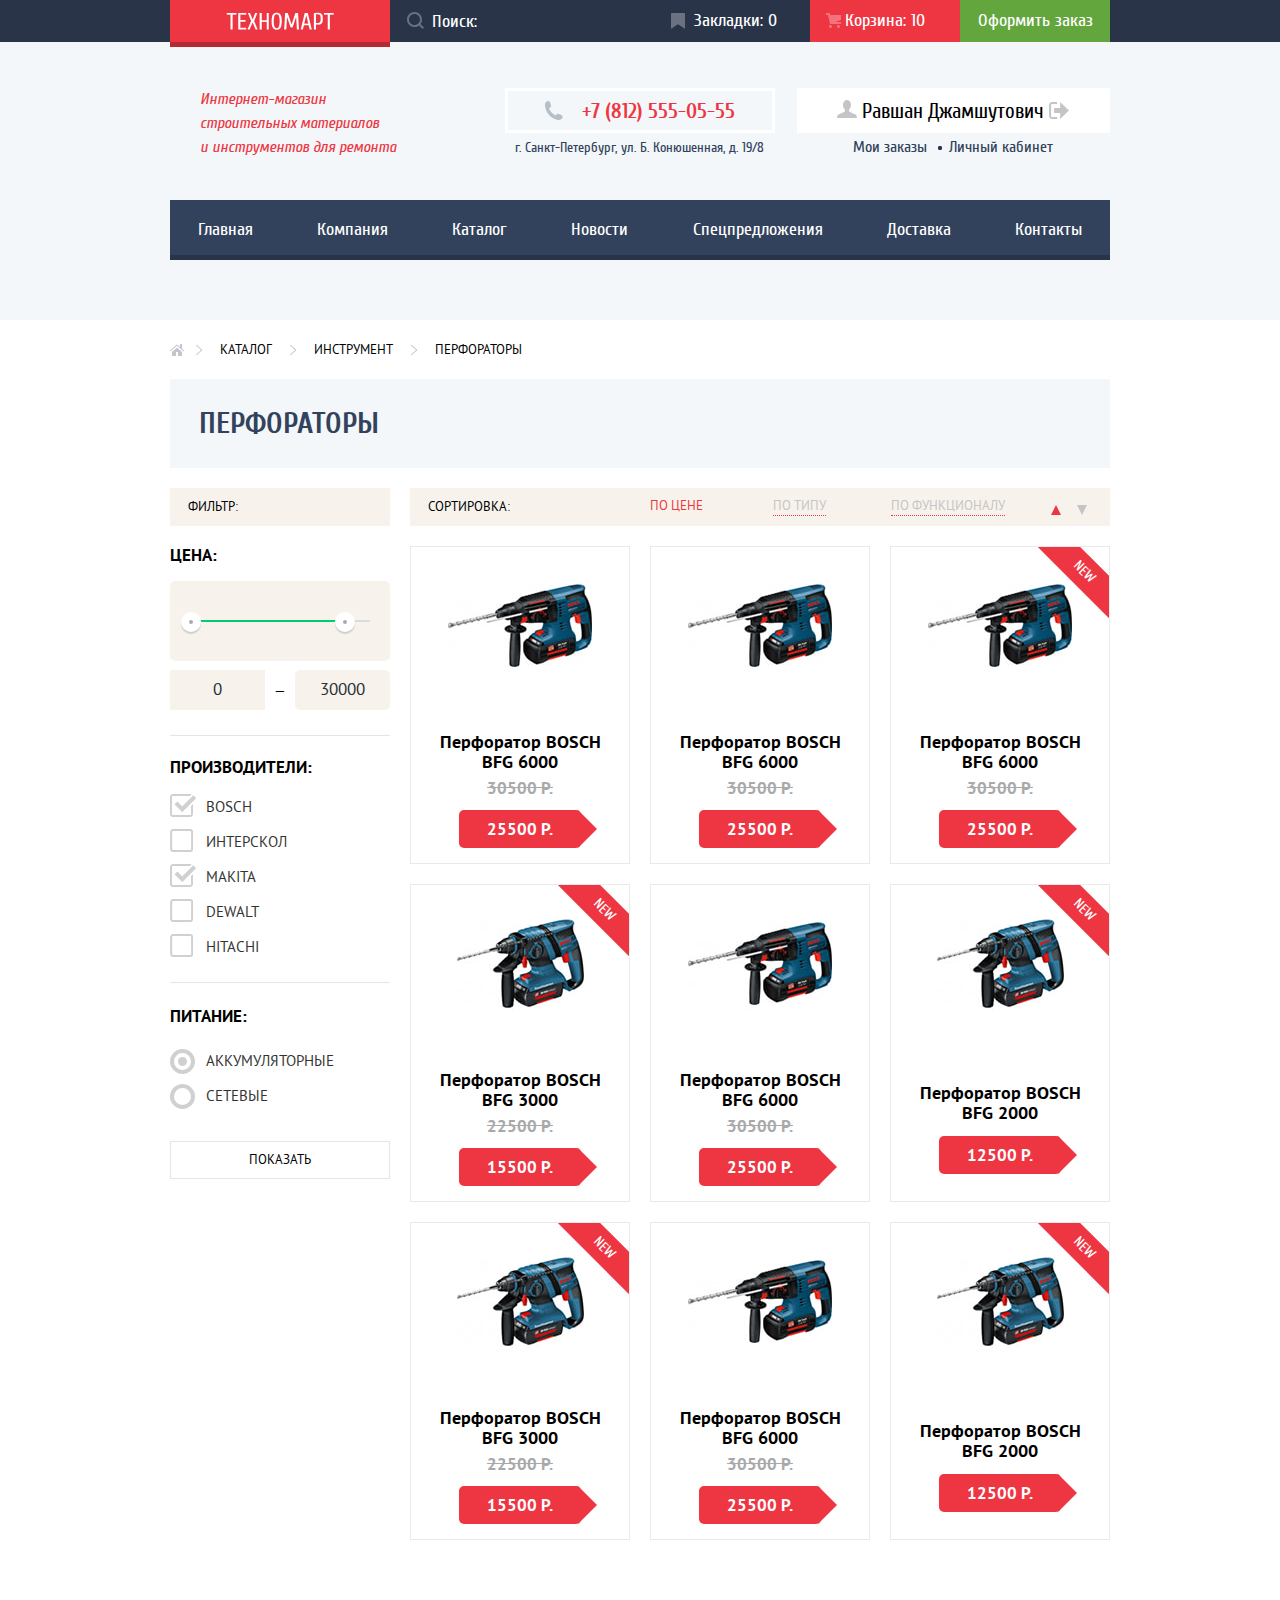
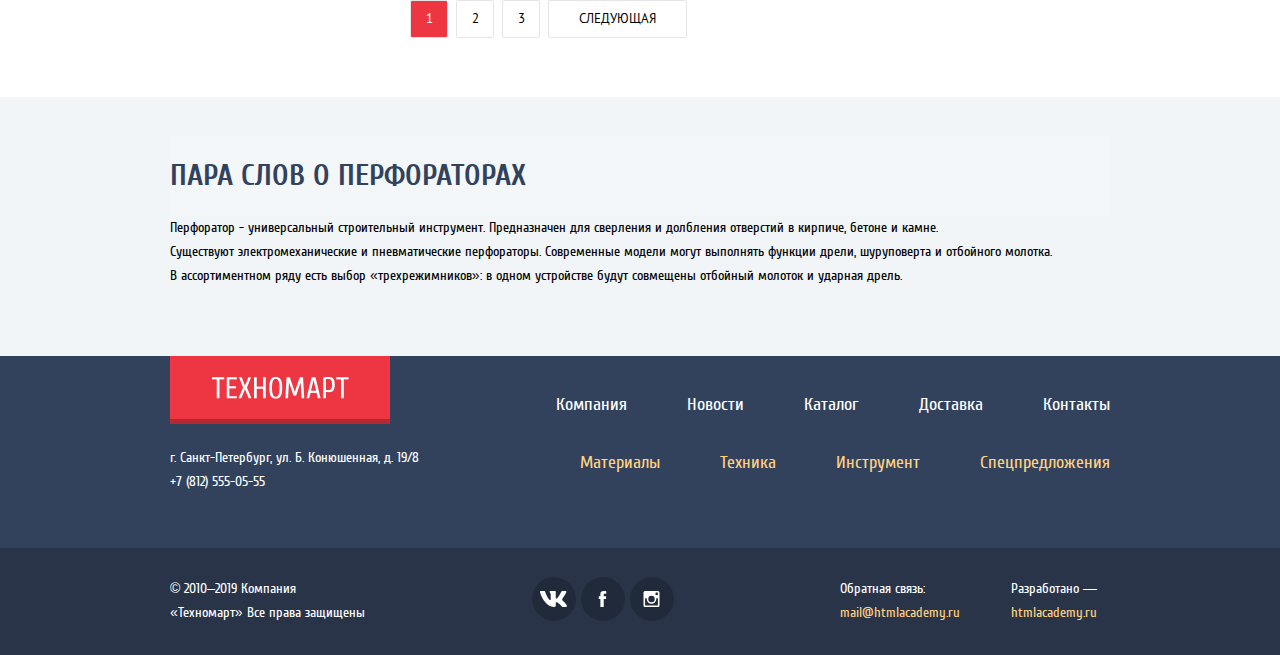
==== commit 93f73c4f: "Доступная разметка главной страницы" ====
--- a/catalog.html
+++ b/catalog.html
@@ -6,7 +6,7 @@
       <link rel="icon" href="favicon.ico">
       <link rel="icon" href="img/favicon/152.svg" type="image/svg+xml">
       <link rel="stylesheet" type="text/css" href="css/normalize.css">
-      <link rel="stylesheet" type="text/css" href="css/style.min.css">
+      <link rel="stylesheet" type="text/css" href="css/style.css">
    </head>
 
    <body class="page-body">
@@ -18,7 +18,7 @@
          <div class="container">
             <!-- логотип -->
             <a class="link-logo" href="index.html">
-               <img src="img/logo/technomart.png" width="108" height="18" alt="Логотип интернет-магазина «Техномарт»" class="main-logo">
+               <img src="img/logo/technomart.png" width="108" height="18" alt="Логотип интернет-магазина «Техномарт»" class="main-logo" title="Логотип интернет-магазина «Техномарт»">
             </a>
             <!-- поиск -->
             <form action="#" method="GET" class="form-search">
@@ -49,20 +49,20 @@
                </p>
             </div>
             <div class="top-contacts">
-               <h2 class="visualy-hidden">Наши конаткты</h2>
-               <p class="top-phone"><a href="tel:+78125550555">+7 (812) 555-05-55</a></p>
+               <h2 class="visualy-hidden">Наши контакты</h2>
+               <a href="tel:+78125550555" class="top-phone" title="Позвонить нам">+7 (812) 555-05-55</a>
                <p class="top-address">г. Санкт-Петербург, ул. Б. Конюшенная, д. 19/8</p>
             </div>
             <div class="autorized">
                <h2 class="visualy-hidden">Блок авторизации</h2>
                <div class="user-account">
-                  <a href="#" class="user-profile" title="Переход на страницу авторизованного пользователя">
+                  <a href="#" class="user-profile" title="Перейти на личную страницу пользователя">
                      <svg width="20" height="18" viewBox="0 0 20 18" fill="none" xmlns="http://www.w3.org/2000/svg" alt="Иконка авторизованного пользователя">
                         <path d="M17.881 14.166C15.737 13.431 13.625 12.5 12.674 11.776C12.017 11.275 11.904 10.158 12.157 9.361C13.275 8.458 14.021 6.884 14.021 5.083C14.021 2.276 12.221 0 10 0C7.77902 0 5.97901 2.276 5.97901 5.083C5.97901 6.884 6.72501 8.457 7.84201 9.36C8.09501 10.158 7.98302 11.275 7.32502 11.776C6.37502 12.5 4.26201 13.43 2.11801 14.166C-0.0259852 14.902 1.48343e-05 18 1.48343e-05 18H20C20 18 20.025 14.901 17.881 14.166Z" fill="#C5C5C5"/>
                      </svg>
                      Равшан Джамшутович
                   </a>
-                  <a href="#" class="exit-button" title="Выход из аккаунта">
+                  <a href="#" class="exit-button" title="Выйти из аккаунта">
                      <svg width="20" height="17" viewBox="0 0 20 17" fill="none" xmlns="http://www.w3.org/2000/svg" alt="Выход из аккаунта">
                         <path d="M20 8.5L11.125 0V6H5.125V11H11.125V17L20 8.5Z" fill="#C5C5C5"/>
                         <path d="M2.10601 13.952V3.048C2.12401 2.672 2.27701 1.991 3.11601 1.991H8.14301V0H3.11601C0.938006 0 0.112006 1.81 0.0870056 3.027V13.973C0.112006 15.189 0.938006 17 3.11601 17H8.14301V15.01H3.11601C2.27701 15.01 2.12401 14.327 2.10601 13.952Z" fill="#C5C5C5"/>
@@ -82,7 +82,7 @@
                   <ul class="main-nav-list">
                      <li class="main-nav-item"><a class="main-nav-link" href="index.html">Главная</a></li>
                      <li class="main-nav-item"><a class="main-nav-link" href="#">Компания</a></li>
-                     <li class="main-nav-item main-nav-current"><a class="main-nav-link" href="#">Каталог</a></li>
+                     <li class="main-nav-item main-nav-current"><a class="main-nav-link">Каталог</a></li>
                      <li class="main-nav-item"><a class="main-nav-link" href="#">Новости</a></li>
                      <li class="main-nav-item"><a class="main-nav-link" href="#">Спецпредложения</a></li>
                      <li class="main-nav-item"><a class="main-nav-link" href="#">Доставка</a></li>
@@ -102,8 +102,8 @@
 
             <!-- bread crumbs -->
             <ul class="breadcrumbs">
-               <li><a href="#">Каталог</a></li>
-               <li><a href="#">Инструмент</a></li>
+               <li><a href="#" title="Ссылка на страницу каталога">Каталог</a></li>
+               <li><a href="#" title="Ссылка на страницу инструмента">Инструмент</a></li>
                <li class="current-breadcrums">Перфораторы</li>
             </ul>
 
@@ -121,7 +121,7 @@
                </div>
 
                <!-- form -->
-               <form method="GET" action="https://echo.htmlacademy.ru">
+               <form class="filter" method="GET" action="https://echo.htmlacademy.ru" target="_blank">
                   <!-- price -->
                   <fieldset class="f-section f-price">
                      <legend class="f-title">Цена:</legend>
@@ -130,8 +130,8 @@
                               <div class="scale">
                                  <div class="bar" style="width: 152px; margin-left: 5%"></div>
                               </div>
-                              <div class="toggle toggle-min" tabindex="0" style="left: 5%"></div>
-                              <div class="toggle toggle-max" tabindex="0" style="left: 75%"></div>
+                              <div class="toggle toggle-min" tabindex="0" style="left: 5%" title="минимальная стоимость"></div>
+                              <div class="toggle toggle-max" tabindex="0" style="left: 75%" title="максимальная стоимость"></div>
                             </div>
                             <div class="price-controls">
                               <label class="min-price back-lightyellow">
@@ -201,11 +201,11 @@
                   </div>
                   <!-- Меню сортировки -->
                   <ul class="sorting-list">
-                     <li class="sorting-item active">По цене</li>
-                     <li class="sorting-item">По типу</li>
-                     <li class="sorting-item">По функционалу</li>
-                     <li class="sorting-item triangle active"><!--По возрастанию--></li>
-                     <li class="sorting-item triangle"><!--По убыванию--></li>
+                     <li class="sorting-item active"><button type="button" class="sorting-button">По&nbsp;цене</li></button>
+                     <li class="sorting-item"><button type="button" class="sorting-button">По&nbsp;типу</button></li>
+                     <li class="sorting-item"><button type="button" class="sorting-button">По&nbsp;функционалу</button></li>
+                     <li class="sorting-item triangle active"><button type="button" class="sorting-button" aria-label="по возрастанию" title="по возрастанию"><!--По возрастанию--></button></li>
+                     <li class="sorting-item triangle"><button type="button" class="sorting-button" aria-label="по убыванию" title="по убыванию"><!--По убыванию--></button></li>
                   </ul>
                </div>
 
@@ -213,130 +213,130 @@
                <section class="goods-content">
                   <h3 class="visualy-hidden">Товары</h3>
                   <ul class="catalog-list">
-                     <li class="gray-border good-item">
+                     <li class="gray-border good-item" tabindex="0">
                         <div class="good-text">
                            <h4 class="good-title">Перфоратор BOSCH<br>BFG 6000</h4>
                            <p class="good-oldprice">30500 Р.</p>
                            <p class="good-newprice">25500 Р.</p>
                         </div>
                         <div class="good-img-wrapper">
-                           <img src="img/goods/hd-bfg-6000.jpg" width="144" height="128" alt="Перфоратор BOSCH BFG 6000" class="good-img">
-                        </div>
-                        <div class="menu-good">
-                           <button type="button" class="card-button buy-button">Купить</button>
-                           <button type="button" class="card-button bookmark-button">В закладки</button>
-                        </div>
-                     </li>
-                     <li class="gray-border good-item">
+                           <img src="img/goods/hd-bfg-6000.jpg" width="144" height="128" alt="Перфоратор BOSCH BFG 6000" class="good-img" alt="Универсальный инструмент для дома">
+                        </div>
+                        <div class="menu-good">
+                           <button type="button" class="card-button buy-button" aria-label="купить товар">Купить</button>
+                           <button type="button" class="card-button bookmark-button" aria-label="добавить товар в закладки">В закладки</button>
+                        </div>
+                     </li>
+                     <li class="gray-border good-item" tabindex="0">
                         <div class="good-text">
                            <h4 class="good-title">Перфоратор BOSCH<br>BFG 6000</h4>
                            <p class="good-oldprice">30500 Р.</p>
                            <p class="good-newprice">25500 Р.</p>
                         </div>
                         <div class="good-img-wrapper">
-                           <img src="img/goods/hd-bfg-6000.jpg" width="144" height="128" alt="Перфоратор BOSCH BFG 6000" class="good-img">
-                        </div>
-                        <div class="menu-good">
-                           <button type="button" class="card-button buy-button">Купить</button>
-                           <button type="button" class="card-button bookmark-button">В закладки</button>
-                        </div>
-                     </li>
-                     <li class="gray-border good-item new">
+                           <img src="img/goods/hd-bfg-6000.jpg" width="144" height="128" alt="Перфоратор BOSCH BFG 6000" class="good-img" alt="Универсальный инструмент для дома">
+                        </div>
+                        <div class="menu-good">
+                           <button type="button" class="card-button buy-button" aria-label="купить товар">Купить</button>
+                           <button type="button" class="card-button bookmark-button" aria-label="добавить товар в закладки">В закладки</button>
+                        </div>
+                     </li>
+                     <li class="gray-border good-item new" tabindex="0">
                         <div class="good-text">
                            <h4 class="good-title">Перфоратор BOSCH<br>BFG 6000</h4>
                            <p class="good-oldprice">30500 Р.</p>
                            <p class="good-newprice">25500 Р.</p>
                         </div>
                         <div class="good-img-wrapper">
-                           <img src="img/goods/hd-bfg-6000.jpg" width="144" height="128" alt="Перфоратор BOSCH BFG 6000" class="good-img">
-                        </div>
-                        <div class="menu-good">
-                           <button type="button" class="card-button buy-button">Купить</button>
-                           <button type="button" class="card-button bookmark-button">В закладки</button>
-                        </div>
-                     </li>
-                     <li class="gray-border good-item new">
+                           <img src="img/goods/hd-bfg-6000.jpg" width="144" height="128" alt="Перфоратор BOSCH BFG 6000" class="good-img" alt="Универсальный инструмент для дома">
+                        </div>
+                        <div class="menu-good">
+                           <button type="button" class="card-button buy-button" aria-label="купить товар">Купить</button>
+                           <button type="button" class="card-button bookmark-button" aria-label="добавить товар в закладки">В закладки</button>
+                        </div>
+                     </li>
+                     <li class="gray-border good-item new" tabindex="0">
                         <div class="good-text">
                            <h4 class="good-title">Перфоратор BOSCH<br>BFG 3000</h4>
                            <p class="good-oldprice">22500 Р.</p>
                            <p class="good-newprice">15500 Р.</p>
                         </div>
                         <div class="good-img-wrapper">
-                           <img src="img/goods/hd-bfg-3000.jpg" width="127" height="112" alt="Перфоратор BOSCH BFG 3000" class="good-img">
-                        </div>
-                        <div class="menu-good">
-                           <button type="button" class="card-button buy-button">Купить</button>
-                           <button type="button" class="card-button bookmark-button">В закладки</button>
-                        </div>
-                     </li>
-                     <li class="gray-border good-item">
+                           <img src="img/goods/hd-bfg-3000.jpg" width="127" height="112" alt="Перфоратор BOSCH BFG 3000" class="good-img" alt="Усиленный инструмент для дома и дачи">
+                        </div>
+                        <div class="menu-good">
+                           <button type="button" class="card-button buy-button" aria-label="купить товар">Купить</button>
+                           <button type="button" class="card-button bookmark-button" aria-label="добавить товар в закладки">В закладки</button>
+                        </div>
+                     </li>
+                     <li class="gray-border good-item" tabindex="0">
                         <div class="good-text">
                            <h4 class="good-title">Перфоратор BOSCH<br>BFG 6000</h4>
                            <p class="good-oldprice">30500 Р.</p>
                            <p class="good-newprice">25500 Р.</p>
                         </div>
                         <div class="good-img-wrapper">
-                           <img src="img/goods/hd-bfg-6000.jpg" width="144" height="128" alt="Перфоратор BOSCH BFG 6000" class="good-img">
-                        </div>
-                        <div class="menu-good">
-                           <button type="button" class="card-button buy-button">Купить</button>
-                           <button type="button" class="card-button bookmark-button">В закладки</button>
-                        </div>
-                     </li>
-                     <li class="gray-border good-item new">
+                           <img src="img/goods/hd-bfg-6000.jpg" width="144" height="128" alt="Перфоратор BOSCH BFG 6000" class="good-img" alt="Универсальный инструмент для дома">
+                        </div>
+                        <div class="menu-good">
+                           <button type="button" class="card-button buy-button" aria-label="купить товар">Купить</button>
+                           <button type="button" class="card-button bookmark-button" aria-label="добавить товар в закладки">В закладки</button>
+                        </div>
+                     </li>
+                     <li class="gray-border good-item new" tabindex="0">
                         <div class="good-text">
                            <h4 class="good-title">Перфоратор BOSCH<br>BFG 2000</h4>
                            <p class="good-oldprice"></p>
                            <p class="good-newprice">12500 Р.</p>
                         </div>
                         <div class="good-img-wrapper">
-                           <img src="img/goods/hd-bfg-2000.jpg" width="127" height="112" alt="Перфоратор BOSCH BFG 2000" class="good-img">
-                        </div>
-                        <div class="menu-good">
-                           <button type="button" class="card-button buy-button">Купить</button>
-                           <button type="button" class="card-button bookmark-button">В закладки</button>
-                        </div>
-                     </li>
-                     <li class="gray-border good-item new">
+                           <img src="img/goods/hd-bfg-2000.jpg" width="127" height="112" alt="Перфоратор BOSCH BFG 2000" class="good-img" alt="Легкий инструмент для начинающих">
+                        </div>
+                        <div class="menu-good">
+                           <button type="button" class="card-button buy-button" aria-label="купить товар">Купить</button>
+                           <button type="button" class="card-button bookmark-button" aria-label="добавить товар в закладки">В закладки</button>
+                        </div>
+                     </li>
+                     <li class="gray-border good-item new" tabindex="0">
                         <div class="good-text">
                            <h4 class="good-title">Перфоратор BOSCH<br>BFG 3000</h4>
                            <p class="good-oldprice">22500 Р.</p>
                            <p class="good-newprice">15500 Р.</p>
                         </div>
                         <div class="good-img-wrapper">
-                           <img src="img/goods/hd-bfg-3000.jpg" width="127" height="112" alt="Перфоратор BOSCH BFG 3000" class="good-img">
-                        </div>
-                        <div class="menu-good">
-                           <button type="button" class="card-button buy-button">Купить</button>
-                           <button type="button" class="card-button bookmark-button">В закладки</button>
-                        </div>
-                     </li>
-                     <li class="gray-border good-item">
+                           <img src="img/goods/hd-bfg-3000.jpg" width="127" height="112" alt="Перфоратор BOSCH BFG 3000" class="good-img" alt="Усиленный инструмент для дома и дачи">
+                        </div>
+                        <div class="menu-good">
+                           <button type="button" class="card-button buy-button" aria-label="купить товар">Купить</button>
+                           <button type="button" class="card-button bookmark-button" aria-label="добавить товар в закладки">В закладки</button>
+                        </div>
+                     </li>
+                     <li class="gray-border good-item" tabindex="0">
                         <div class="good-text">
                            <h4 class="good-title">Перфоратор BOSCH<br>BFG 6000</h4>
                            <p class="good-oldprice">30500 Р.</p>
                            <p class="good-newprice">25500 Р.</p>
                         </div>
                         <div class="good-img-wrapper">
-                           <img src="img/goods/hd-bfg-6000.jpg" width="144" height="128" alt="Перфоратор BOSCH BFG 6000" class="good-img">
-                        </div>
-                        <div class="menu-good">
-                           <button type="button" class="card-button buy-button">Купить</button>
-                           <button type="button" class="card-button bookmark-button">В закладки</button>
-                        </div>
-                     </li>
-                     <li class="gray-border good-item new">
+                           <img src="img/goods/hd-bfg-6000.jpg" width="144" height="128" alt="Перфоратор BOSCH BFG 6000" class="good-img" alt="Универсальный инструмент для дома">
+                        </div>
+                        <div class="menu-good">
+                           <button type="button" class="card-button buy-button" aria-label="купить товар">Купить</button>
+                           <button type="button" class="card-button bookmark-button" aria-label="добавить товар в закладки">В закладки</button>
+                        </div>
+                     </li>
+                     <li class="gray-border good-item new" tabindex="0">
                         <div class="good-text">
                            <h4 class="good-title">Перфоратор BOSCH<br>BFG 2000</h4>
                            <p class="good-oldprice"></p>
                            <p class="good-newprice">12500 Р.</p>
                         </div>
                         <div class="good-img-wrapper">
-                           <img src="img/goods/hd-bfg-2000.jpg" width="127" height="112" alt="Перфоратор BOSCH BFG 2000" class="good-img">
-                        </div>
-                        <div class="menu-good">
-                           <button type="button" class="card-button buy-button">Купить</button>
-                           <button type="button" class="card-button bookmark-button">В закладки</button>
+                           <img src="img/goods/hd-bfg-2000.jpg" width="127" height="112" alt="Перфоратор BOSCH BFG 2000" class="good-img" alt="Легкий инструмент для начинающих">
+                        </div>
+                        <div class="menu-good">
+                           <button type="button" class="card-button buy-button" aria-label="купить товар">Купить</button>
+                           <button type="button" class="card-button bookmark-button" aria-label="добавить товар в закладки">В закладки</button>
                         </div>
                      </li>
                   </ul>
@@ -379,7 +379,7 @@
             <!-- верхнее меню -->
             <div class="footer-top">
                <a class="footer-logo" href="index.html">
-                  <img src="img/logo/logo.png" width="220" height="68" alt="Логотип интернет-магазина «Техномарт»" class="footer-logo-img">
+                  <img src="img/logo/logo.png" width="220" height="68" alt="Логотип интернет-магазина «Техномарт»" class="footer-logo-img" title="Логотип интернет-магазина «Техномарт»">
                </a>
                <div class="nav">
                   <ul class="footer-nav">
@@ -417,32 +417,32 @@
                <h2 class="visualy-hidden">Давайте дружить!</h2>
                <ul class="social-buttons">
                   <li class="social-button">
-                     <a href="#" target="blank" class="social-link">
+                     <a href="#" target="blank" class="social-link" title="Мы во Вконтакте">
                         <span class="social-title visualy-hidden">Вконтакте</span>
-                        <svg width="27" height="16" viewBox="0 0 128 76"><path d="M125,5.15c.89-3,0-5.15-4.23-5.15h-14a6,6,0,0,0-6.09,4S93.59,21.31,83.5,32.59c-3.26,3.26-4.74,4.3-6.52,4.3-.89,0-2.18-1-2.18-4V5.15c0-3.56-1-5.15-4-5.15h-22a3.37,3.37,0,0,0-3.56,3.22c0,3.37,5,4.15,5.56,13.64V37.48c0,4.52-.82,5.34-2.6,5.34-4.74,0-16.29-17.43-23.13-37.38C23.72,1.57,22.38,0,18.8,0H4.8C.8,0,0,1.88,0,4c0,3.71,4.75,22.1,22.1,46.42C33.67,67,50,76,64.8,76c8.9,0,10-2,10-5.45V58c0-4,.84-4.8,3.66-4.8,2.08,0,5.64,1,13.94,9C101.9,71.74,103.46,76,108.8,76h14c4,0,6-2,4.85-6s-5.8-9.64-11.81-16.4c-3.27-3.86-8.16-8-9.64-10.09-2.08-2.67-1.49-3.86,0-6.23,0,0,17-24,18.83-32.18Z" fill="#fff"/></svg>
+                        <svg width="27" height="16" viewBox="0 0 128 76" aria-label="логотип Вконтакте" role="img" focusable="false" aria-hidden="true"><path d="M125,5.15c.89-3,0-5.15-4.23-5.15h-14a6,6,0,0,0-6.09,4S93.59,21.31,83.5,32.59c-3.26,3.26-4.74,4.3-6.52,4.3-.89,0-2.18-1-2.18-4V5.15c0-3.56-1-5.15-4-5.15h-22a3.37,3.37,0,0,0-3.56,3.22c0,3.37,5,4.15,5.56,13.64V37.48c0,4.52-.82,5.34-2.6,5.34-4.74,0-16.29-17.43-23.13-37.38C23.72,1.57,22.38,0,18.8,0H4.8C.8,0,0,1.88,0,4c0,3.71,4.75,22.1,22.1,46.42C33.67,67,50,76,64.8,76c8.9,0,10-2,10-5.45V58c0-4,.84-4.8,3.66-4.8,2.08,0,5.64,1,13.94,9C101.9,71.74,103.46,76,108.8,76h14c4,0,6-2,4.85-6s-5.8-9.64-11.81-16.4c-3.27-3.86-8.16-8-9.64-10.09-2.08-2.67-1.49-3.86,0-6.23,0,0,17-24,18.83-32.18Z" fill="#fff"/></svg>
                      </a>
                   </li>
                   <li class="social-button">
-                     <a href="#" target="blank" class="social-link">
+                     <a href="#" target="blank" class="social-link" title="Мы в Фейсбук">
                         <span class="social-title visualy-hidden">Фейсбук</span>
-                        <svg width="19" height="22" viewBox="0 0 10.15 21.74"><path d="M3.34 1.12A4.77 4.77 0 0 1 6.53 0h3.61v3.81H7.81a1.07 1.07 0 0 0-1.09.83v2.55h3.42c-.08 1.23-.24 2.45-.41 3.67h-3v10.87H2.21V10.86H0V7.21h2.19V3.66a3.83 3.83 0 0 1 1.15-2.54z" fill="#fff"/></svg>
+                        <svg width="19" height="22" viewBox="0 0 10.15 21.74" aria-label="логотип Facebook" role="img" focusable="false" aria-hidden="true"><path d="M3.34 1.12A4.77 4.77 0 0 1 6.53 0h3.61v3.81H7.81a1.07 1.07 0 0 0-1.09.83v2.55h3.42c-.08 1.23-.24 2.45-.41 3.67h-3v10.87H2.21V10.86H0V7.21h2.19V3.66a3.83 3.83 0 0 1 1.15-2.54z" fill="#fff"/></svg>
                      </a>
                   </li>
                   <li class="social-button">
-                     <a href="#" target="blank" class="social-link">
+                     <a href="#" target="blank" class="social-link" title="Мы в Instagram">
                         <span class="social-title visualy-hidden">Инстаграм</span>
-                        <svg width="20" height="20" viewBox="0 0 20 20"><path d="M18 0H2a2 2 0 0 0-2 2v16a2 2 0 0 0 2 2h16a2 2 0 0 0 2-2V2a2 2 0 0 0-2-2zm-8 6a4 4 0 1 1-4 4 4 4 0 0 1 4-4zM2.5 18a.47.47 0 0 1-.5-.5V9h2.1a3.4 3.4 0 0 0-.1 1 6 6 0 1 0 12 0 3.4 3.4 0 0 0-.1-1H18v8.5a.47.47 0 0 1-.5.5zM18 4.5a.47.47 0 0 1-.5.5h-2a.47.47 0 0 1-.5-.5v-2a.47.47 0 0 1 .5-.5h2a.47.47 0 0 1 .5.5z" fill="#fff"/></svg>
+                        <svg width="20" height="20" viewBox="0 0 20 20" aria-label="логотип Instagram" role="img" focusable="false" aria-hidden="true"><path d="M18 0H2a2 2 0 0 0-2 2v16a2 2 0 0 0 2 2h16a2 2 0 0 0 2-2V2a2 2 0 0 0-2-2zm-8 6a4 4 0 1 1-4 4 4 4 0 0 1 4-4zM2.5 18a.47.47 0 0 1-.5-.5V9h2.1a3.4 3.4 0 0 0-.1 1 6 6 0 1 0 12 0 3.4 3.4 0 0 0-.1-1H18v8.5a.47.47 0 0 1-.5.5zM18 4.5a.47.47 0 0 1-.5.5h-2a.47.47 0 0 1-.5-.5v-2a.47.47 0 0 1 .5-.5h2a.47.47 0 0 1 .5.5z" fill="#fff"/></svg>
                      </a>
                   </li>
                </ul>
             </section>
 
             <p class="dev-email">Обратная связь:
-               <a href="mailto:mail@htmlacademy.ru" target="blank" class="gold">mail@htmlacademy.ru</a>
+               <a href="mailto:mail@htmlacademy.ru" target="blank" class="gold" title="Написать нам письмо">mail@htmlacademy.ru</a>
             </p>
 
             <p class="dev-site">Разработано&nbsp;—
-               <a href="https://htmlacademy.ru/intensive/htmlcss" target="blank" class="gold">htmlacademy.ru</a>
+               <a href="https://htmlacademy.ru/intensive/htmlcss" target="blank" class="gold" title="Перейти на сайт разработчика">htmlacademy.ru</a>
             </p>
          </div>
       </section>
@@ -452,7 +452,7 @@
    <!-- Модальное окно корзины -->
    <div class="modal-fade">
       <section class="modal modal-add">
-         <h2 class="visualy-hidden">Сообщение корзины:</h2>
+         <h2 class="visualy-hidden">Сообщение:</h2>
          <div class="modal-wrapper">
             <div class="wrapper-m-content">
                <div class="m-container">
@@ -466,7 +466,7 @@
                </div>
             </div>
          </div>
-         <button type="button" class="modal-close" aria-label="Закрыть"></button>
+         <button type="button" class="modal-close" aria-label="Закрыть окно" title="Закрыть окно"></button>
       </section>
    </div>
 
--- a/css/style.css
+++ b/css/style.css
@@ -0,0 +1,3213 @@
+
+/* Подключение шрифтов */
+/* Набор Cuprum */
+/* обычный */
+@font-face{
+    font-family: "Cuprum";
+    font-style: normal;
+    font-weight: normal;
+    src: local("Cuprum"),
+         url("../fonts/cuprum.woff2") format("woff2"),
+         url("../fonts/cuprum.woff") format("woff");
+}
+
+/* наклонный */
+@font-face{
+    font-family: "Cuprum";
+    font-style: italic;
+    font-weight: normal;
+    src: local("Cuprum"),
+         url("../fonts/cuprumitalic.woff2") format("woff2"),
+         url("../fonts/cuprumitalic.woff") format("woff");
+}
+
+/* жирный */
+@font-face{
+    font-family: "Cuprum";
+    font-style: normal;
+    font-weight: bold;
+    src: local("Cuprum"),
+         url("../fonts/cuprumbold.woff2") format("woff2"),
+         url("../fonts/cuprumbold.woff") format("woff");
+}
+
+
+/* наклонный жирный */
+@font-face{
+    font-family: "Cuprum";
+    font-style: italic;
+    font-weight: bold;
+    src: local("Cuprum"),
+         url("../fonts/cuprumbolditalic.woff2") format("woff2"),
+         url("../fonts/cuprumbolditalic.woff") format("woff");
+}
+
+/* Набор PT Sans */
+/* обычный */
+@font-face{
+    font-family: "PT Sans";
+    font-style: normal;
+    font-weight: normal;
+    src: local("PT Sans"),
+         url("../fonts/ptsans.woff2") format("woff2"),
+         url("../fonts/ptsans.woff") format("woff");
+}
+
+/* жирный */
+@font-face{
+    font-family: "PT Sans";
+    font-style: normal;
+    font-weight: bold;
+    src: local("PT Sans"),
+         url("../fonts/ptsansbold.woff2") format("woff2"),
+         url("../fonts/ptsansbold.woff") format("woff");
+}
+
+
+
+/*********************/
+/* Переменные цветов */
+/*********************/
+:root {
+  --basic-black: #000000;
+  --basic-white: #ffffff;
+  --basic-background: #F1F5F7;
+  --basic-darkblue: #293449;
+  --basic-menublue: #32425C;
+  --basic-bluelight: #F3F7F9;
+  --basic-bluelight2: #F2F6F8;
+  --basic-yellowlight: #F9F5F0;
+  --basic-lightyellow: #F7F3EC;
+  --basic-greylight: #C5C5C5;
+  --basic-greylight2: #E5E5E5;
+  --basic-red: #EE3643;
+  --basic-green: #63A63E;
+
+  --special-yellow: #FFBF47;
+  --special-blue: #3BBCE3;
+  --special-lilac: #DC91D8;
+  --special-greenlight: #8ED78F;
+  --special-yellowlight: #FFC047;
+  --extra-yellow: #F7F3EC;
+
+  --text-silver: #A9A9A9;
+  --text-gold: #FFD180;
+  --border-greylight: #EAEAEA;
+  --icon-back: #212A3A;
+  --modal-footer: #F4F4F4;
+
+  --success: #5FBB2D;
+  --active-green: #518534;
+  --hover-green: #5FBB2D;
+  --warning: #FFBF47;
+  --error: #BA2732;
+}
+
+
+
+/********************/
+/* Глобальные стили */
+/********************/
+
+/* классы цветных фонов */
+.back-basic{
+  background-color: var(--basic-background);
+}
+
+.back-lightblue{
+  background-color: var(--basic-bluelight);
+}
+
+.back-lightyellow{
+  background-color: var(--basic-lightyellow);
+}
+
+/* серая рамка */
+.gray-border{
+  background-color: var(--basic-white);
+  border: 1px solid var(--border-greylight);
+}
+
+
+/* обертка заголовка */
+.title-wrapper{
+  /*height: 89px;*/
+  display: -ms-grid;
+  display: grid;
+  -ms-grid-columns: 1fr auto;
+  grid-template-columns: 1fr auto;
+  -webkit-box-align: center;
+      -ms-flex-align: center;
+          align-items: center;
+  padding-left: 28px;
+  padding-right: 14px;
+}
+
+/* заголовок */
+.title{
+  font-size: 30px;
+  line-height: 30px;
+  color: var(--basic-menublue);
+  text-transform: uppercase;
+}
+
+/* черный цвет текста для заголовка */
+.title-black{
+  color: var(--basic-black);
+}
+
+/* скрывающий класс */
+.visualy-hidden{
+  position: absolute;
+  width: 1px;
+  height: 1px;
+  margin: -1px;
+  border: 0;
+  padding: 0;
+  white-space: nowrap;
+  -webkit-clip-path: inset(100%);
+          clip-path: inset(100%);
+  clip: rect(0 0 0 0);
+  overflow: hidden;
+}
+
+
+/* кнопка */
+.button{
+  display: block;
+  background-color: var(--basic-red);
+  border: none;
+  text-decoration: none;
+  text-transform: uppercase;
+  color: var(--basic-white);
+  text-align: center;
+  font-size: 14px;
+  line-height: 38px;
+  height: 38px;
+  width: 192px;
+  cursor: pointer;
+}
+
+.button:hover{
+  background-color: #CA2C37;
+}
+
+.button:active{
+  background-color: #BA2732;
+}
+
+
+
+
+/******************/
+/* Сетка страницы */
+/******************/
+.page{
+  height: 100%;
+}
+
+.container{
+  display: block;
+  width: 940px;
+  padding: 0;
+  margin: 0 auto;
+}
+
+.page-body{
+  position: relative;
+  min-width: 940px;
+  margin: 0;
+  padding: 0;
+  background-color: var(--basic-white);
+  color: var(--basic-black);
+  font-family: "Cuprum", Arial, sans-serif;
+  font-size: 14px;
+  line-height: 24px;
+  font-weight: 400;
+
+  min-height: 100%;
+  display: -ms-grid;
+  display: grid;
+  -ms-grid-rows: /*320px*/auto 1fr auto/*300px*/;
+  grid-template-rows: /*320px*/auto 1fr auto/*300px*/;
+  -ms-flex-line-pack: start;
+      align-content: start;
+
+ /* outline: 5px solid rgba(115, 185, 115, 0.5);
+  outline-offset: -5px;*/
+}
+
+
+
+
+
+/******************/
+/* Шапка страницы */
+/******************/
+.page-header{
+  display: -ms-grid;
+  display: grid;
+  -ms-grid-rows: 42px auto;
+  grid-template-rows: 42px auto;
+}
+
+.page-header a{
+  text-decoration: none;
+}
+
+
+/*** Верхняя часть шапки ***/
+.header-top{
+  padding: 0;
+  margin: 0;
+  background-color: var(--basic-darkblue);
+  color:var(--basic-white);
+  font-size: 18px;
+  height: 42px;
+}
+
+.header-top .container{
+  display: -ms-grid;
+  display: grid;
+  -ms-grid-columns: -webkit-min-content 1fr auto;
+  -ms-grid-columns: min-content 1fr auto;
+  grid-template-columns: -webkit-min-content 1fr auto;
+  grid-template-columns: min-content 1fr auto;
+}
+
+
+.link-logo{
+  display: block;
+  padding-top: 11px;
+  background-color: var(--basic-red);
+  width: 220px;
+  height: 35px;
+  border-top: 1px solid transparent;
+  -webkit-box-shadow: inset 0px -5px 0px rgba(0, 0, 0, 0.24);
+          box-shadow: inset 0px -5px 0px rgba(0, 0, 0, 0.24);
+  z-index: 1;
+  cursor: pointer;
+}
+
+.main-logo{
+  width: 108px;
+  height: 18px;
+  margin: 0 auto;
+  background: var(--greylight);
+  display: block;
+}
+
+.link-logo:active{
+  background-color: var(--error);
+}
+
+
+.form-search{
+  position: relative;
+  height: 42px;
+}
+
+.form-search input[type="search"]::-webkit-search-decoration,
+.form-search input[type="search"]::-webkit-search-cancel-button,
+.form-search input[type="search"]::-webkit-search-results-button,
+.form-search input[type="search"]::-webkit-search-results-decoration { display: none; }
+
+.form-search input + svg{
+  z-index: 20;
+  position: absolute;
+  width: 17px;
+  height: 17px;
+  top: 12px;
+  left: 17px;
+}
+
+.form-search input + svg path{
+  fill: var(--basic-white);
+  opacity: 0.3;
+}
+
+.form-search input:hover + svg path{
+  fill: var(--basic-white);
+  opacity: 1;
+}
+
+.form-search input:active + svg path{
+  fill: var(--basic-white);
+  opacity: 0.3;
+}
+
+.form-search input:focus + svg path{
+  fill: var(--basic-red);
+  opacity: 1;
+}
+
+.form-search input{
+  background-color: transparent;
+  border-color: transparent;
+  color: var(--basic-white);
+  width: 100%;
+  height: 100%;
+  padding-left: 40px;
+}
+
+.form-search input:focus{
+  background-color: var(--basic-white);
+  color: var(--basic-black);
+}
+
+.form-search input:-moz-placeholder{
+  color: var(--basic-white);
+  font-size: 18px;
+  line-height: 24px;
+}
+
+.form-search input::-webkit-input-placeholder{
+  color: var(--basic-white);
+}
+
+
+.form-search input:active:-moz-placeholder{
+  color: rgba(255, 255, 255, 0.5);
+}
+
+.form-search input:active::-webkit-input-placeholder{
+  color: rgba(255, 255, 255, 0.5);
+}
+
+.form-search input:focus:-moz-placeholder{
+  color: var(--basic-black);
+  background: var(--basic-white);
+}
+
+.form-search input:focus::-webkit-input-placeholder{
+  color: var(--basic-black);
+  background: var(--basic-white);
+}
+
+
+.top-user-menu{
+  padding: 0;
+  margin: 0;
+  /*width: 450px;*/
+  height: 42px;
+  list-style: none;
+ /* text-align: center;
+  display: -ms-grid;
+  display: grid;
+  -ms-grid-columns: auto auto auto;
+  grid-template-columns: auto auto auto;*/
+  display: flex;
+}
+
+.top-user-menu li{
+  width: 150px;
+}
+
+.top-button a, .top-button:visited a{
+  position: relative;
+  display: flex;
+  justify-content: center;
+  align-items: center;
+  text-decoration: none;
+  color: var(--basic-white);
+  width: 100%;
+  height: 100%;
+}
+
+.top-button a:hover{
+  color: var(--basic-white);
+}
+
+.top-button a:active{
+  color: rgba(255, 255, 255, 0.5);
+}
+
+.top-user-menu .bookmark a:active{
+  background-color: #161D29;
+}
+
+.red-back a{
+  background-color: var(--basic-red);
+}
+
+.red-back a:hover, .red-back a:active{
+  background-color: var(--basic-darkblue);
+}
+
+.buy-top-button a{
+  background-color: var(--basic-green);
+}
+
+.buy-top-button a:hover{
+  color: var(--basic-white);
+  background-color: var(--hover-green);
+}
+
+.buy-top-button a:active{
+  color: rgba(255, 255, 255, 0.5);
+  background-color:var(--basic-green);
+}
+
+.top-button a::before{
+  content: "";
+  position: absolute;
+  background-repeat: no-repeat;
+  background-position: 0 0;
+  opacity: 0.3;
+}
+
+.bookmark a::before{
+  top: 13px;
+  left: 11px;
+  width: 14px;
+  height: 16px;
+  background-image: url("../img/icons/i-bookmark.png");
+}
+
+.cart a::before{
+  top: 13px;
+  left: 16px;
+  width: 15px;
+  height: 15px;
+  background-image: url("../img/icons/i-cart.png");
+}
+
+.top-button a:hover::before{
+  opacity: 1;
+}
+
+.top-button a:active::before{
+  opacity: 0.3;
+}
+
+
+
+/*** Средняя и нижняя часть шапки ***/
+.header-bottom{
+  background-color: var(--basic-bluelight);
+}
+
+.header-bottom .container{
+  display: -ms-grid;
+  display: grid;
+  -ms-grid-columns: 1fr 1fr 1fr;
+  grid-template-columns: 1fr 1fr 1fr;
+  -ms-grid-rows: -webkit-min-content auto;
+  -ms-grid-rows: min-content auto;
+  grid-template-rows: -webkit-min-content auto;
+  grid-template-rows: min-content auto;
+  -webkit-box-align: top;
+      -ms-flex-align: top;
+          align-items: top;
+  padding-top: 46px;
+  padding-bottom: 60px;
+}
+
+.header-bottom .container > *:nth-child(1){
+    -ms-grid-row: 1;
+    -ms-grid-column: 1;
+}
+
+.header-bottom .container > *:nth-child(2){
+    -ms-grid-row: 1;
+    -ms-grid-column: 2;
+}
+
+.header-bottom .container > *:nth-child(3){
+    -ms-grid-row: 1;
+    -ms-grid-column: 3;
+}
+
+.header-bottom .container > *:nth-child(4){
+    -ms-grid-row: 2;
+    -ms-grid-column: 1;
+}
+
+.header-bottom .container > *:nth-child(5){
+    -ms-grid-row: 2;
+    -ms-grid-column: 2;
+}
+
+.header-bottom .container > *:nth-child(6){
+    -ms-grid-row: 2;
+    -ms-grid-column: 3;
+}
+
+/* информация */
+.header-info{
+  -ms-grid-column: 1;
+  -ms-grid-column-span: 1;
+  grid-column: 1 / 2;
+  -ms-grid-row: 1;
+  -ms-grid-row-span: 1;
+  grid-row: 1 / 2;
+  padding: 0;
+  margin: 0;
+}
+
+.top-slogan{
+  margin-top: 0;
+  padding-left: 30px;
+  width: 200px;
+}
+
+.top-slogan i{
+  font-size: 16px;
+  line-height: 23px;
+  font-style: italic;
+  color:var(--basic-red);
+}
+
+.top-contacts{
+  -ms-grid-column: 2;
+  -ms-grid-column-span: 1;
+  grid-column: 2 / 3;
+  -ms-grid-row: 1;
+  -ms-grid-row-span: 1;
+  grid-row: 1 / 2;
+  padding: 0;
+  margin: 0;
+  -webkit-box-sizing: border-box;
+          box-sizing: border-box;
+  margin-bottom: 40px;
+}
+
+.top-phone{
+  display: -webkit-box;
+  display: -ms-flexbox;
+  display: flex;
+  -webkit-box-align: center;
+      -ms-flex-align: center;
+          align-items: center;
+  -webkit-box-sizing: border-box;
+          box-sizing: border-box;
+  width: 270px;
+  height: 45px;
+  margin: 0 auto 3px;
+  position: relative;
+  background-color: transparent;
+  border: 3px solid var(--basic-white);
+  cursor: pointer;
+  font-size: 21px;
+  line-height: 30px;
+  font-weight: bold;
+  text-transform: uppercase;
+  text-decoration: none;
+  color: var(--basic-red);
+  padding-left: 74px;
+}
+
+.top-phone::before{
+  content: "";
+  position: absolute;
+  width: 19px;
+  height: 19px;
+  background-image: url("../img/icons/i-phone.png");
+  background-repeat: no-repeat;
+  background-position: 0 0;
+  top: 10px;
+  left: 36px;
+}
+
+.top-address{
+  color: var(--basic-menublue);
+  text-align: center;
+  margin: 0 auto;
+}
+
+
+/* Меню не авторизованного пользователя */
+.unautorized{
+  -ms-grid-column: 3;
+  -ms-grid-column-span: 1;
+  grid-column: 3 / 4;
+  -ms-grid-row: 1;
+  -ms-grid-row-span: 1;
+  grid-row: 1 / 2;
+  padding: 0;
+  margin: 0;
+  display: -webkit-box;
+  display: -ms-flexbox;
+  display: flex;
+  -webkit-box-pack: end;
+      -ms-flex-pack: end;
+          justify-content: flex-end;
+}
+
+/* кнопки меню пользователя */
+.user-button, .user-button:visited{
+  display: -webkit-box;
+  display: -ms-flexbox;
+  display: flex;
+  -webkit-box-sizing: border-box;
+          box-sizing: border-box;
+  text-decoration: none;
+  background-color: var(--basic-white);
+  font-size: 21px;
+  color: var(--basic-black);
+  height: 45px;
+  -webkit-box-pack: center;
+      -ms-flex-pack: center;
+          justify-content: center;
+  -webkit-box-align: center;
+      -ms-flex-align: center;
+          align-items: center;
+}
+
+.user-button:hover{
+  color: var(--basic-red);
+}
+
+.user-button:active{
+  color: var(--basic-greylight);
+}
+
+.enter{
+  width: 121px;
+  margin-right: 10px;
+}
+
+.enter svg{
+  margin-right: 6px;
+}
+
+.enter svg path{
+  fill: #C5C5C5;
+}
+
+.enter:hover svg path{
+  fill: #3D546F;
+}
+
+.enter:active svg path{
+  fill: #C5C5C5;
+}
+
+.registration{
+  width: 150px;
+}
+
+
+/* Меню авторизованного пользователя */
+.autorized{
+  -ms-grid-column: 3;
+  -ms-grid-column-span: 1;
+  grid-column: 3 / 4;
+  -ms-grid-row: 1;
+  -ms-grid-row-span: 1;
+  grid-row: 1 / 2;
+  padding: 0;
+  margin: 0;
+  display: -webkit-box;
+  display: -ms-flexbox;
+  display: flex;
+  -ms-flex-wrap: wrap;
+      flex-wrap: wrap;
+  -webkit-box-pack: center;
+      -ms-flex-pack: center;
+          justify-content: center;
+  -ms-flex-line-pack: start;
+      align-content: flex-start;
+}
+
+.user-account{
+  font-size: 21px;
+  line-height: 21px;
+  background-color: var(--basic-white);
+  height: 45px;
+  width: 100%;
+  margin-bottom: 3px;
+  display: -webkit-box;
+  display: -ms-flexbox;
+  display: flex;
+  -webkit-box-pack: center;
+      -ms-flex-pack: center;
+          justify-content: center;
+  -webkit-box-align: center;
+      -ms-flex-align: center;
+          align-items: center;
+}
+
+.user-account:active{
+  color: var(--basic-greylight);
+}
+
+.user-list-link{
+  margin: 0;
+  padding: 0;
+  list-style: none;
+  width: 200px;
+  display: -webkit-box;
+  display: -ms-flexbox;
+  display: flex;
+  -webkit-box-pack: justify;
+      -ms-flex-pack: justify;
+          justify-content: space-between;
+  position: relative;
+}
+
+.user-link::after{
+  content: "";
+  position: absolute;
+  width: 4px;
+  height: 4px;
+  top: 10px;
+  left: 85px;
+  border-radius: 50%;
+  background-color: var(--basic-darkblue);
+  z-index: 0;
+}
+
+.user-link, .user-link:visited{
+  font-size: 16px;
+  line-height: 18px;
+  color: var(--basic-menublue);
+}
+
+.user-link:hover{
+  color: var(--basic-red);
+}
+
+.user-link:hover::after{
+  background-color: var(--basic-red);
+  z-index: 20;
+}
+
+.user-link:active{
+  color: var(--basic-greylight);
+}
+
+.user-link:active::after{
+  background-color: var(--basic-greylight);
+  z-index: 20;
+}
+
+.user-profile, .user-profile:visited{
+  margin-right: 5px;
+  color: var(--basic-black);
+}
+
+.user-profile:hover{
+  color: var(--basic-red);
+}
+
+.user-profile:active{
+  color: var(--basic-greylight);
+}
+
+.user-profile svg path, .user-profile:visited svg path{
+  fill: #C5C5C5;
+}
+
+.user-profile:hover svg path{
+  fill: #3D546F;
+}
+
+.user-profile:active svg path{
+  fill: #C5C5C5;
+}
+
+/* кнопки пользовательского меню */
+.exit-button{
+  display: -webkit-box;
+  display: -ms-flexbox;
+  display: flex;
+  -webkit-box-pack: center;
+      -ms-flex-pack: center;
+          justify-content: center;
+  -webkit-box-align: center;
+      -ms-flex-align: center;
+          align-items: center;
+}
+
+.exit-button svg path, .exit-button:visited svg path{
+  fill: #C5C5C5;
+}
+
+.exit-button:hover svg path{
+  fill: #3D546F;
+}
+
+.exit-button:active svg path{
+  fill: #C5C5C5;
+}
+
+
+/*** Главное меню сайта ***/
+.main-nav{
+  grid-column: 1 / -1;
+  -ms-grid-row: 2;
+  -ms-grid-row-span: 1;
+  grid-row: 2 / 3;
+  text-align: center;
+}
+
+.nav{
+   font-size: 18px;
+   line-height: 24px;
+   text-align: center;
+   padding: 0;
+   margin: 0;
+   list-style: none;
+   background-color: var(--basic-menublue);
+}
+
+.main-nav-list{
+  /*padding: 0 20 0 0px;*/
+  padding: 0;
+  margin: 0;
+  list-style: none;
+  -webkit-box-shadow: inset 0px -5px 0px var(--basic-darkblue);
+          box-shadow: inset 0px -5px 0px var(--basic-darkblue);
+  display: -webkit-box;
+  display: -ms-flexbox;
+  display: flex;
+  -ms-flex-wrap: wrap;
+      flex-wrap: wrap;
+  justify-content: space-between;
+}
+
+.main-nav-item{
+  padding: 0;
+  height: 60px;
+}
+
+.main-nav-current .main-nav-link{
+  cursor: pointer;
+}
+
+.main-nav-link{
+  text-decoration: none;
+  color: var(--basic-white);
+  display: flex;
+  justify-content: center;
+  align-items: center;
+  height: 100%;
+  padding: 0 28px;
+}
+
+.main-nav-link:hover{
+  background-color: var(--basic-darkblue);
+}
+
+.main-nav-link:active .main-nav-link{
+  background-color: #1D2739;
+  color: var(--basic-white);
+  opacity: 0.5;
+}
+
+
+
+/********************/
+/* Контент страницы */
+/********************/
+.index.page-content{
+  display: -ms-grid;
+  display: grid;
+  -ms-grid-rows: (auto)[5];
+  grid-template-rows: repeat(5, auto);
+}
+
+
+/*** Преимущества ***/
+.features{
+  color: var(--basic-white);
+  -ms-grid-row: 1;
+  -ms-grid-row-span: 1;
+  grid-row: 1 / 2;
+}
+
+.features .container{
+  display: -ms-grid;
+  display: grid;
+  -ms-grid-rows: 123px 20px 123px 20px 123px;
+  grid-template-rows: repeat(3, 123px);
+  -ms-grid-columns: repeat 20px (3, 300px);
+  grid-template-columns: repeat (3, 300px);
+  grid-gap: 20px;
+  padding-top: 59px;
+  padding-bottom: 59px;
+}
+
+/* распределение карточек по ячейкам сетки */
+.features .container > *:nth-child(1){
+    -ms-grid-row: 1;
+    -ms-grid-column: 1;
+}
+
+.features .container > *:nth-child(2){
+    -ms-grid-row: 1;
+    -ms-grid-column: 3;
+}
+
+.features .container > *:nth-child(3){
+    -ms-grid-row: 3;
+    -ms-grid-column: 1;
+}
+
+.features .container > *:nth-child(4){
+    -ms-grid-row: 3;
+    -ms-grid-column: 3;
+}
+
+.features .container > *:nth-child(5){
+    -ms-grid-row: 5;
+    -ms-grid-column: 1;
+}
+
+.features .container > *:nth-child(6){
+    -ms-grid-row: 5;
+    -ms-grid-column: 3;
+}
+
+/* карточки */
+.features-card{
+  display: block;
+  -webkit-box-sizing: border-box;
+          box-sizing: border-box;
+  overflow: hidden;
+  width: 300px;
+  height: 123px;
+  padding: 23px 0 0 20px;
+}
+
+.features-card:nth-child(2){
+  background-color: var(--special-yellow);
+  -ms-grid-column: 1;
+  -ms-grid-column-span: 1;
+  grid-column: 1 / 2;
+  -ms-grid-row: 1;
+  -ms-grid-row-span: 1;
+  grid-row: 1 / 2;
+  position: relative;
+}
+
+.features-card:nth-child(2)::before{
+  content: "";
+  position: absolute;
+  top: 31px;
+  right: 43px;
+  width: 44px;
+  height: 65px;
+  background-image: url("../img/features/features-1.png");
+  background-repeat: no-repeat;
+  background-position: 0 0;
+}
+
+.features-card:nth-child(3){
+  position: relative;
+  background-color: var(--special-blue);
+  -ms-grid-column: 2;
+  -ms-grid-column-span: 1;
+  grid-column: 2 / 3;
+  -ms-grid-row: 1;
+  -ms-grid-row-span: 1;
+  grid-row: 1 / 2;
+}
+
+.features-card:nth-child(3)::before{
+  content: "";
+  position: absolute;
+  top: 34px;
+  right: 31px;
+  width: 75px;
+  height: 61px;
+  background-image: url("../img/features/features-2.png");
+  background-repeat: no-repeat;
+  background-position: 0 0;
+}
+
+.features-card:nth-child(4){
+  background-color: var(--special-lilac);
+  -ms-grid-column: 3;
+  -ms-grid-column-span: 1;
+  grid-column: 3 / 4;
+  -ms-grid-row: 1;
+  -ms-grid-row-span: 1;
+  grid-row: 1 / 2;
+  position: relative;
+}
+
+.features-card:nth-child(4)::before{
+  content: "";
+  position: absolute;
+  top: 31px;
+  right: 31px;
+  width: 78px;
+  height: 62px;
+  background-image: url("../img/features/features-3.png");
+  background-repeat: no-repeat;
+  background-position: 0 0;
+}
+
+.features-card:nth-child(5){
+  background-color: var(--special-greenlight);
+  -ms-grid-column: 3;
+  -ms-grid-column-span: 1;
+  grid-column: 3 / 4;
+  -ms-grid-row: 2;
+  -ms-grid-row-span: 1;
+  grid-row: 2 / 3;
+  position: relative;
+}
+
+.features-card:nth-child(5)::before{
+  content: "";
+  position: absolute;
+  top: 26px;
+  right: 45px;
+  width: 59px;
+  height: 72px;
+  background-image: url("../img/features/features-4.png");
+  background-repeat: no-repeat;
+  background-position: 0 0;
+}
+
+.features-card:nth-child(6){
+  background-color: var(--special-yellowlight);
+  -ms-grid-column: 3;
+  -ms-grid-column-span: 1;
+  grid-column: 3 / 4;
+  -ms-grid-row: 3;
+  -ms-grid-row-span: 1;
+  grid-row: 3 / 4;
+  position: relative;
+}
+
+.features-card:nth-child(6)::before{
+  content: "";
+  position: absolute;
+  top: 32px;
+  right: 31px;
+  width: 78px;
+  height: 63px;
+  background-image: url("../img/features/features-5.png");
+  background-repeat: no-repeat;
+  background-position: 0 0;
+}
+
+.features-title{
+  font-size: 24px;
+  line-height: 30px;
+  font-weight: bold;
+  margin: 0;
+  margin-bottom: 14px;
+}
+
+.features-button{
+  text-decoration: none;
+  font-size: 14px;
+  line-height: /*18px*/ 38px;
+  text-transform: uppercase;
+  display: block;
+  background: rgba(255, 255, 255, 0.3);
+  color: var(--basic-white);
+  text-decoration: none;
+  text-align: center;
+  width: 135px;
+  height: 38px;
+}
+
+.features-button:hover{
+  background-color: rgba(197, 197, 197, 0.3);
+}
+
+.features-button:active{
+  background-color: rgba(169, 169, 169, 0.3);
+}
+
+/* слайдер */
+.slider{
+  -ms-grid-row: 2;
+  -ms-grid-row-span: 2;
+  grid-row: 2 / 4;
+  -ms-grid-column: 1;
+  -ms-grid-column-span: 2;
+  grid-column: 1 / 3;
+  padding: 0;
+  margin: 0;
+  width: 620px;
+  height: 266px;
+  position: relative;
+}
+
+.slider-list{
+  padding: 0;
+  margin: 0;
+  list-style: none;
+}
+/*
+.slider-list::before{
+  content: "";
+  position: absolute;
+  z-index: 20;
+  border-left: 3px solid var(--basic-white);
+  border-bottom: 3px solid var(--basic-white);
+  -webkit-transform: rotate(45deg);
+      -ms-transform: rotate(45deg);
+          transform: rotate(45deg);
+  width: 25px;
+  height: 25px;
+  top: calc(50% - 25px / 2);
+  left: 24px;
+  cursor: pointer;
+}
+
+.slider-list::after{
+  content: "";
+  position: absolute;
+  z-index: 20;
+  border-left: 3px solid var(--basic-white);
+  border-bottom: 3px solid var(--basic-white);
+  -webkit-transform: rotate(225deg);
+      -ms-transform: rotate(225deg);
+          transform: rotate(225deg);
+  width: 25px;
+  height: 25px;
+  top: calc(50% - 25px / 2);
+  right: 24px;
+  cursor: pointer;
+}*/
+
+.slider-card{
+  display: none;
+  -webkit-box-sizing: border-box;
+          box-sizing: border-box;
+  margin: 0 auto;
+  padding: 0px 0 0px 24px;
+  width: 620px;
+  height: 266px;
+  background: var(--greylight);
+  position: absolute;
+  top: 0;
+  left: 0;
+}
+
+.slider-card-active{
+  display: block;
+}
+
+.slide-2{
+  background: url("../img/slider/perfo.jpg") no-repeat 0 0;
+}
+
+.slide-1{
+  background: url("../img/slider/drill.jpg") no-repeat 0 0;
+}
+
+.slider-title{
+  font-size: 36px;
+  text-transform: uppercase;
+  font-weight: bold;
+  line-height: 36px;
+  padding: 0;
+  margin: 0;
+  margin-bottom: 5px;
+  position: absolute;
+  top: 24px;
+}
+
+.slider-desc{
+  font-size: 18px;
+  line-height: 24px;
+  padding: 0;
+  margin: 0;
+  top: 64px;
+  position: absolute;
+}
+
+.slider-button{
+  position: absolute;
+  bottom: 27px;
+}
+
+.slider-arrow{
+  display: block;
+  width: 23px;
+  height: 41px;
+  padding: 0;
+  position: absolute;
+  background-color: transparent;
+  background-image: url("../img/icons/i-left.png");
+  border: none;
+  top: 0;
+  bottom: 0;
+  z-index: 10;
+  margin: auto 0;
+
+}
+
+.arrow-prev{
+  left: 25px;
+}
+
+.arrow-next{
+  right: 21px;
+  transform: rotate(180deg);
+}
+
+.slider-controls {
+  position: absolute;
+  bottom: 36px;
+  left: 0;
+  z-index: 20;
+  display: -webkit-box;
+  display: -ms-flexbox;
+  display: flex;
+  width: 30px;
+  -webkit-box-pack: justify;
+      -ms-flex-pack: justify;
+          justify-content: space-between;
+  left: calc(50% - 30px / 2);
+}
+
+.slider-controls button {
+  padding: 0;
+  width: 10px;
+  height: 10px;
+  background-color: var(--basic-white);
+  border: 2px solid var(--basic-white);
+  border-radius: 50%;
+  cursor: pointer;
+}
+
+.slider-controls .current {
+  background-color: var(--basic-red);
+}
+
+
+
+
+
+/*** Популярные товары ***/
+.popular-goods{
+  -ms-grid-row: 2;
+  -ms-grid-row-span: 1;
+  grid-row: 2 / 3;
+}
+
+.popular-goods .container{
+  display: -ms-grid;
+  display: grid;
+  -ms-grid-rows: auto 20px auto;
+  grid-template-rows: auto auto;
+  grid-gap: 20px;
+  padding-bottom: 70px;
+}
+
+
+.popular-goods .title-wrapper{
+  -ms-grid-row: 1;
+  -ms-grid-row-span: 1;
+  grid-row: 1 / 2;
+}
+
+.popular-goods-title{
+  -ms-grid-column: 1;
+  -ms-grid-column-span: 1;
+  grid-column: 1 / 2;
+  -ms-grid-column-align: start;
+      justify-self: start;
+}
+
+.right-button{
+  grid-column: -2 / -1;
+  -ms-grid-column-align: center;
+      justify-self: center;
+}
+
+
+.popular-goods-content{
+  -ms-grid-row: 2;
+  -ms-grid-row-span: 1;
+  grid-row: 2 / 3;
+  font-family: "PT Sans", Arial, sans-serif;
+  color: var(--basic-black);
+  text-align: center;
+}
+
+.good-list{
+  padding: 0;
+  margin: 0;
+  list-style: none;
+  display: -webkit-box;
+  display: -ms-flexbox;
+  display: flex;
+  -ms-flex-wrap: wrap;
+      flex-wrap: wrap;
+  -webkit-box-pack: start;
+      -ms-flex-pack: start;
+          justify-content: flex-start;
+  margin-right: -20px;
+}
+
+.good-item{
+  position: relative;
+  -webkit-box-sizing: border-box;
+          box-sizing: border-box;
+  width: 220px;
+  height: 318px;
+  display: -ms-grid;
+  display: grid;
+  grid-gap: 0;
+  -ms-grid-rows: 164px 0 150px;
+  grid-template-rows: 164px 150px;
+  -webkit-box-pack: center;
+      -ms-flex-pack: center;
+          justify-content: center;
+  -webkit-box-align: center;
+      -ms-flex-align: center;
+          align-items: center;
+  padding: 0;
+  margin: 0;
+  padding-bottom: 21px;
+  margin-right: 20px;
+  margin-bottom: 20px;
+  overflow: hidden;
+}
+
+.good-img-wrapper{
+  -ms-grid-row: 1;
+  -ms-grid-row-span: 1;
+  grid-row: 1 / 2;
+  padding: 0;
+  margin: 0;
+}
+
+.good-img{
+  -o-object-fit: contain;
+     object-fit: contain;
+}
+
+.good-text{
+  -ms-grid-row: 2;
+  -ms-grid-row-span: 1;
+  grid-row: 2 / 3;
+  padding: 0;
+  margin: 0;
+}
+
+.good-title{
+  font-size: 18px;
+  line-height: 20px;
+  font-weight: 700;
+  margin: 8px auto 7px auto;
+}
+
+.good-list .good-item:nth-child(1) .good-img{
+  background: var(--greylight);
+  width: 184px;
+  height: 160px;
+}
+
+.good-list .good-item:nth-child(2) .good-img{
+  background: var(--greylight);
+  width: 127px;
+  height: 112px;
+}
+
+.good-list .good-item:nth-child(3) .good-img{
+  background: var(--greylight);
+  width: 144px;
+  height: 128px;
+}
+
+.good-list .good-item:nth-child(4) .good-img{
+  background: var(--greylight);
+  width: 127px;
+  height: 112px;
+}
+
+.good-oldprice{
+  color: var(--text-silver);
+  font-size: 17px;
+  line-height: 18px;
+  font-weight: bold;
+  -webkit-text-decoration-line: line-through;
+          text-decoration-line: line-through;
+  text-transform: uppercase;
+  margin: 7px auto 13px auto;
+}
+
+.good-newprice{
+  display: block;
+  color: var(--basic-white);
+  background-color: var(--basic-red);
+  font-size: 17px;
+  line-height: 38px;
+  font-weight: bold;
+  text-transform: uppercase;
+  width: 122px;
+  height: 38px;
+  margin: 0 auto;
+  position: relative;
+  border-radius: 5px;
+}
+
+.good-newprice::after{
+  position: absolute;
+  content: "";
+  width: 0;
+  height: 0;
+  border-top: 19px solid transparent;
+  border-left: 19px solid var(--basic-red);
+  border-bottom: 19px solid transparent;
+  top: 0px;
+  right: -16px;
+}
+
+
+.menu-good{
+  display: none;
+  position: absolute;
+  width: 210px;
+  height: 170px;
+  background-color: var(--basic-white);
+  left: 4px;
+  top: 4px;
+  padding-top: 38px;
+  -webkit-box-sizing: border-box;
+          box-sizing: border-box;
+  font-family: "Cuprum", Arial, sans-serif;
+}
+
+.menu-good .card-button{
+  display: block;
+  -webkit-box-sizing: border-box;
+          box-sizing: border-box;
+  font-size: 14px;
+  line-height: 18px;
+  text-transform: uppercase;
+  text-align: center;
+  border: none;
+  padding: 0;
+  cursor: pointer;
+  background: transparent;
+  width: 135px;
+  height: 38px;
+  margin: 0 auto;
+  border-radius: 2px;
+}
+
+.menu-good .buy-button{
+  color: var(--basic-white);
+  background-color: var(--basic-green);
+  -webkit-box-shadow: inset 0px -3px 0px #367315;
+          box-shadow: inset 0px -3px 0px #367315;
+  border: none;
+  margin-bottom: 10px;
+  position: relative;
+  padding-left: 15px;
+}
+
+.menu-good .buy-button::before{
+  content: "";
+  position: absolute;
+  width: 15px;
+  height: 15px;
+  background-image: url("../img/icons/i-cart.png");
+  background-repeat: no-repeat;
+  background-position: 0 0;
+  opacity: 0.3;
+  top: 10px;
+  left: 30px;
+}
+
+.menu-good .buy-button:hover{
+  background-color: var(--success);
+}
+
+.menu-good .buy-button:active{
+  background-color: var(--active-green);
+}
+
+.menu-good .bookmark-button{
+  color: var(--basic-menublue);
+  border: 3px solid #63A63E;
+}
+
+.menu-good .bookmark-button:hover{
+  border: 3px solid #32425C;
+}
+
+.menu-good .bookmark-button:active{
+  border: 3px solid var(--text-silver);
+  color: var(--text-silver);
+}
+
+.good-item:hover{
+  -webkit-filter: drop-shadow(0px 4px 20px rgba(0, 0, 0, 0.15));
+          filter: drop-shadow(0px 4px 20px rgba(0, 0, 0, 0.15));
+}
+
+.good-item:hover .menu-good, .current-item .menu-good{
+  display: block;
+}
+
+.new::after{
+  z-index: 1;
+  content: "NEW";
+  color: var(--basic-white);
+  font-family: "Cuprum", Arial, sans-serif;
+  font-size: 14px;
+  line-height: 30px;
+  text-align: center;
+  height: 30px;
+  width: 100px;
+  background-color: var(--basic-red);
+  position: absolute;
+  right: -25px;
+  top: 10px;
+  -webkit-transform: rotate(45deg);
+      -ms-transform: rotate(45deg);
+          transform: rotate(45deg);
+}
+
+
+
+/*** Производители товаров ***/
+.manufacts{
+  -ms-grid-row: 3;
+  -ms-grid-row-span: 1;
+  grid-row: 3 / 4;
+}
+
+.manufacts .container{
+  display: -ms-grid;
+  display: grid;
+  -ms-grid-rows: repeat 20px (2, auto);
+  grid-template-rows: repeat (2, auto);
+  grid-gap: 20px;
+  padding-bottom: 70px;
+}
+
+.manufacts .title-wrapper{
+  -ms-grid-row: 1;
+  -ms-grid-row-span: 1;
+  grid-row: 1 / 2;
+}
+
+.manufacts-content{
+  -ms-grid-row: 2;
+  -ms-grid-row-span: 1;
+  grid-row: 2 / 3;
+}
+
+.manufacts-list{
+  padding: 0;
+  margin: 0;
+  margin-right: -20px;
+  list-style: none;
+  display: -webkit-box;
+  display: -ms-flexbox;
+  display: flex;
+  -ms-flex-wrap: wrap;
+      flex-wrap: wrap;
+  -webkit-box-pack: start;
+      -ms-flex-pack: start;
+          justify-content: flex-start;
+}
+
+.manufact-item{
+  -webkit-box-sizing: border-box;
+          box-sizing: border-box;
+  width: 220px;
+  height: 145px;
+  margin-bottom: 20px;
+  margin-right: 20px;
+}
+
+.manufact-item:hover{
+  -webkit-filter: drop-shadow(0px 4px 20px rgba(0, 0, 0, 0.15));
+          filter: drop-shadow(0px 4px 20px rgba(0, 0, 0, 0.15));
+}
+
+.manufact-item:active{
+  opacity: 0.5;
+}
+
+.manufact-link{
+  display: -webkit-box;
+  display: -ms-flexbox;
+  display: flex;
+  width: 100%;
+  height: 100%;
+  -webkit-box-pack: center;
+      -ms-flex-pack: center;
+          justify-content: center;
+  -webkit-box-align: center;
+      -ms-flex-align: center;
+          align-items: center;
+}
+
+.manufact-img{
+  background: var(--greylight);
+  -o-object-fit: cover;
+     object-fit: cover;
+}
+
+
+
+/*** Сервисы ***/
+.services{
+  background-color:var(--basic-background);
+  color: var(--basic-black);
+  -ms-grid-row: 4;
+  -ms-grid-row-span: 1;
+  grid-row: 4 / 5;
+}
+
+.services .container{
+  display: -ms-grid;
+  display: grid;
+  -ms-grid-rows: auto auto auto;
+  grid-template-rows: auto auto auto;
+  padding-top: 39px;
+  padding-bottom: 100px;
+  position: relative;
+}
+
+.services .container::after{
+  content: "";
+  position: absolute;
+  top: 189px;
+  left: 230px;
+  width: 10px;
+  height: 279px;
+  background-image: url("../img/slider/v-line.png");
+  background-repeat: no-repeat;
+  background-position: 0 0;
+}
+
+.services .title{
+  color: var(--basic-black);
+}
+
+.services-slogan, .services-item p, .about-contacts p{
+  font-family: "PT Sans", Arial, sans-serif;
+  font-size: 13px;
+  line-height: 24px
+}
+
+.services-slogan{
+  margin-bottom: 70px;
+  padding-right: 530px;
+}
+
+.services-slogan p{
+  margin: 0;
+}
+
+.services-content{
+  font-size: 21px;
+  line-height: 30px;
+  font-weight: bold;
+  display: -ms-grid;
+  display: grid;
+  -ms-grid-columns: 240px 80px 1fr;
+  grid-template-columns: 240px 1fr;
+  grid-gap: 80px;
+}
+
+.services-menu-list{
+  padding: 0;
+  margin: 0;
+  list-style: none;
+  -ms-grid-column: 1;
+  -ms-grid-column-span: 1;
+  grid-column: 1 / 2;
+}
+
+.services-menu-item{
+  display: -webkit-box;
+  display: -ms-flexbox;
+  display: flex;
+  -webkit-box-align: center;
+      -ms-flex-align: center;
+          align-items: center;
+  background-color: var(--basic-menublue);
+  height: 60px;
+  margin-bottom: 1px;
+  -webkit-box-shadow: 0px 1px 0px var(--basic-darkblue), inset 0px 1px 0px #405069;
+          box-shadow: 0px 1px 0px var(--basic-darkblue), inset 0px 1px 0px #405069;
+}
+
+.services-menu-button{
+  color: var(--basic-white);
+  text-decoration: none;
+  cursor: pointer;
+  width: 100%;
+  height: 100%;
+  background-color: transparent;
+  border: none;
+  text-align: left;
+  padding-left: 22px;
+}
+
+.services-menu-button:hover{
+  background: #293449;
+  color: var(--basic-white);
+  -webkit-box-shadow: 0px 1px 0px #293449, inset 0px 1px 0px #405069;
+          box-shadow: 0px 1px 0px #293449, inset 0px 1px 0px #405069;
+}
+
+.services-menu-button:active, .services-menu-active .services-menu-button{
+  background: #FFFFFF;
+  color: var(--basic-menublue);
+  -webkit-box-shadow: 0px 1px 0px #FFFFFF, inset 0px 1px 0px #FFFFFF;
+          box-shadow: 0px 1px 0px #FFFFFF, inset 0px 1px 0px #FFFFFF;
+}
+
+
+
+
+.services-list{
+  padding: 0;
+  margin: 0;
+  list-style: none;
+  -ms-grid-column: 2;
+  -ms-grid-column-span: 1;
+  grid-column: 2 / 3;
+  position: relative;
+}
+
+.services-item{
+  position: absolute;
+  width: 100%;
+  height: 100%;
+  top: 0;
+  left: 0;
+  overflow: hidden;
+}
+
+.services-item:nth-child(1){
+  display: block;
+}
+
+.services-item:nth-child(2){
+  display: none;
+}
+
+.services-item:nth-child(3){
+  display: none;
+}
+
+.services-item figure{
+  padding: 0;
+  margin: 0;
+}
+
+.services-item figcaption{
+  display: relative;
+  margin-bottom: 30px;
+}
+
+
+
+.services-item .button{
+  width: 195px;
+  height: 38px;
+}
+
+.services-pic{
+  position: absolute;
+  right: 0;
+  top: 0;
+}
+
+
+.services-item:nth-child(1) .services-pic{
+  background: var(--greylight);
+  width: 468px;
+  height: 261px;
+  top: 20px;
+}
+
+.services-item:nth-child(2) .services-pic{
+  background: var(--greylight);
+  width: 389px;
+  height: 283px;
+  top: 3px;
+  right: -8px;
+}
+
+
+.services-item:nth-child(3) .services-pic{
+  background: var(--greylight);
+  width: 465px;
+  height: 285px;
+  right: -10px;
+}
+
+.services-list p{
+  font-weight: normal;
+  margin-top: 0;
+  margin-bottom: 2px;
+}
+
+
+
+/*** О компании ***/
+.about-contacts{
+  grid-row: 5 / -1;
+}
+
+.about-contacts .container{
+  display: -ms-grid;
+  display: grid;
+  -ms-grid-columns: 1fr 300px;
+  grid-template-columns: 1fr 300px;
+  padding-top: 70px;
+  padding-bottom: 70px;
+  -webkit-box-align: start;
+      -ms-flex-align: start;
+          align-items: start;
+}
+
+.about-contacts .title{
+  margin-top: 0;
+}
+
+.about-desc{
+  margin-bottom: 40px;
+  padding-right: 170px;
+}
+
+.content-wrapper p{
+  margin-bottom: 0;
+}
+
+.transport-list{
+  padding: 0;
+  margin: 0;
+  margin-bottom: 20px;
+  list-style: none;
+  font-size: 18px;
+}
+
+.transport-item{
+  color: var(--basic-black);
+  margin: 6px 0;
+}
+
+.transport-item::before{
+  content: '\2014';
+  color: var(--basic-red);
+  font-weight: bold;
+  display: inline-block;
+  vertical-align: middle;
+  width: 25px;
+}
+
+.content-wrapper .button{
+  width: 220px;
+  height: 38px;
+}
+
+
+
+/*** Контакты ***/
+.contacts{
+  -ms-grid-column-align: end;
+      justify-self: end;
+}
+
+.contacts-desc{
+  margin-bottom: 32px;
+  padding-right: 120px;
+}
+
+.contacts-link{
+  display: block;
+  background: var(--greylight);
+  margin-bottom: 26px;
+}
+
+.contacts-minimap{
+  width: 300px;
+  height: 158px;
+
+}
+
+.contacts .button{
+  width: 100%;
+  height: 100%;
+}
+
+
+
+/****************/
+/* Подвал сайта */
+/****************/
+.page-footer{
+  color: var(--basic-white);
+}
+
+.page-footer a{
+  color: var(--basic-white);
+  text-decoration: none;
+}
+
+.footer-menu{
+  background-color:var(--basic-menublue);
+}
+
+.footer-top{
+  display: -webkit-box;
+  display: -ms-flexbox;
+  display: flex;
+  -webkit-box-pack: justify;
+      -ms-flex-pack: justify;
+          justify-content: space-between;
+}
+
+.footer-logo{
+  display: block;
+  background: var(--greylight);
+}
+
+.footer-logo-img{
+  display: block;
+  width: 220px;
+  height: 68px;
+}
+
+
+.footer-top .nav{
+  margin-top: auto;
+  margin-bottom: 7px;
+  max-width: 650px;
+}
+
+.footer-menu .footer-nav-item{
+  margin: 0;
+  margin-left: 60px;
+}
+
+.footer-nav{
+  padding: 0;
+  margin: 0;
+  list-style: none;
+  display: -webkit-box;
+  display: -ms-flexbox;
+  display: flex;
+  -ms-flex-wrap: wrap;
+      flex-wrap: wrap;
+  -webkit-box-pack: end;
+      -ms-flex-pack: end;
+          justify-content: flex-end;
+}
+
+
+.footer-nav-link{
+  color: var(--basic-background);
+}
+
+.footer-nav-link:hover{
+  text-decoration: underline;
+}
+
+.footer-nav-link:active{
+  text-decoration: none;
+  opacity: 0.5;
+}
+
+.footer-nav-current{
+  cursor: pointer;
+}
+
+
+.footer-middle{
+  display: -webkit-box;
+  display: -ms-flexbox;
+  display: flex;
+  -webkit-box-pack: justify;
+      -ms-flex-pack: justify;
+          justify-content: space-between;
+  padding-bottom: 54px;
+}
+
+.footer-address{
+  margin: 0;
+  margin-top: 22px;
+}
+
+.footer-middle .nav{
+  margin-top: 27px;
+  max-width: 600px;
+}
+
+.footer-nav-item{
+  margin: 0 20px;
+}
+
+
+
+.footer-bottom{
+  background-color:var(--basic-darkblue);
+}
+
+.footer-bottom .container{
+  display: -ms-grid;
+  display: grid;
+  -ms-grid-columns: min-content 1fr min-content min-content;
+  grid-template-columns: -webkit-min-content 1fr -webkit-min-content -webkit-min-content;
+  grid-template-columns: min-content 1fr min-content min-content;
+  -webkit-box-align: center;
+      -ms-flex-align: center;
+          align-items: center;
+  height: 107px;
+  overflow: hidden;
+}
+
+.copyright{
+  width: 200px;
+}
+
+.page-footer .gold{
+  color: var(--text-gold);
+}
+
+.social{
+  -ms-grid-column-align: center;
+      justify-self: center;
+}
+
+.social-buttons{
+  padding: 0;
+  margin: 0;
+  list-style: none;
+  display: -webkit-box;
+  display: -ms-flexbox;
+  display: flex;
+  -ms-flex-wrap: wrap;
+      flex-wrap: wrap;
+  -webkit-box-pack: center;
+      -ms-flex-pack: center;
+          justify-content: center;
+}
+
+.social-link{
+  display: -webkit-box;
+  display: -ms-flexbox;
+  display: flex;
+  background: -o-linear-gradient(bottom, #212A3A, #212A3A);
+  background: -webkit-gradient(linear, left bottom, left top, from(#212A3A), to(#212A3A));
+  background: linear-gradient(0deg, #212A3A, #212A3A);
+  width: 44px;
+  height: 44px;
+  border-radius: 50%;
+}
+
+.social-button{
+  margin-right: 5px;
+  margin-bottom: 5px;
+}
+
+.social-link:hover, .social-link:active{
+  background: var(--basic-red);
+}
+
+.social-link svg{
+  margin: auto;
+}
+
+.social-link:nth-child(1) svg{
+  width: 27px;
+  height: 16px;
+}
+
+.social-link:nth-child(2) svg{
+  width: 19px;
+  height: 22px;
+}
+
+.social-link:nth-child(3) svg{
+  width: 20px;
+  height: 20px;
+}
+
+.dev-email, .dev-site{
+
+}
+
+.dev-email{
+  margin-right: 51px;
+}
+
+.dev-site{
+  margin-right: 13px;
+}
+
+.dev-email a:hover, .dev-site a:hover{
+  text-decoration: underline;
+}
+
+.dev-email a:active, .dev-site a:active{
+  color: var(--basic-red);
+  text-decoration: none;
+}
+
+
+
+/********************/
+/* Контент каталога */
+/********************/
+.catalog.page-content{
+  display: -ms-grid;
+  display: grid;
+  -ms-grid-rows: (auto)[2];
+  grid-template-rows: repeat(2, auto);
+}
+
+
+.catalog{
+  margin-top: 21px;
+  margin-bottom: 54px;
+}
+
+.catalog .container{
+  display: -ms-grid;
+  display: grid;
+  -ms-grid-columns: 220px 20px 1fr;
+  grid-template-columns: 220px 1fr;
+  -ms-grid-rows: -webkit-min-content 20px 89px 20px 1fr;
+  -ms-grid-rows: min-content 20px 89px 20px 1fr;
+  grid-template-rows: -webkit-min-content 89px 1fr;
+  grid-template-rows: min-content 89px 1fr;
+  grid-gap: 20px;
+}
+
+.catalog .container > *:nth-child(1){
+    -ms-grid-row: 1;
+    -ms-grid-column: 1;
+}
+
+.catalog .container > *:nth-child(2){
+    -ms-grid-row: 1;
+    -ms-grid-column: 3;
+}
+
+.catalog .container > *:nth-child(3){
+    -ms-grid-row: 3;
+    -ms-grid-column: 1;
+}
+
+.catalog .container > *:nth-child(4){
+    -ms-grid-row: 3;
+    -ms-grid-column: 3;
+}
+
+.catalog .container > *:nth-child(5){
+    -ms-grid-row: 5;
+    -ms-grid-column: 1;
+}
+
+.catalog .container > *:nth-child(6){
+    -ms-grid-row: 5;
+    -ms-grid-column: 3;
+}
+
+
+/*** catalog ***/
+.breadcrumbs{
+  grid-column: 1 / -1;
+  -ms-grid-row: 1;
+  -ms-grid-row-span: 1;
+  grid-row: 1 / 2;
+  font-family: "PT Sans", Arial, sans-serif;
+  font-size: 13px;
+  line-height: 18px;
+  font-weight: normal;
+  text-transform: uppercase;
+
+  padding: 0;
+  margin: 0;
+  list-style: none;
+  display: -webkit-box;
+  display: -ms-flexbox;
+  display: flex;
+  -webkit-box-pack: start;
+      -ms-flex-pack: start;
+          justify-content: flex-start;
+  -ms-flex-wrap: wrap;
+      flex-wrap: wrap;
+  position: relative;
+  padding-left: 50px;
+}
+
+.breadcrumbs::before{
+  content: "";
+  position: absolute;
+  top: 3px;
+  left: 0px;
+  width: 14px;
+  height: 12px;
+  background: url("../img/icons/i-home.png");
+  background-repeat: no-repeat;
+  background-position: 0 0;
+}
+
+.breadcrumbs li{
+  position: relative;
+  margin-right: 42px;
+}
+
+.breadcrumbs li::before{
+  content: "";
+  position: absolute;
+  top: 3px;
+  left: -25px;
+  width: 7px;
+  height: 11px;
+  background: url("../img/icons/Shape.svg");
+  background-repeat: no-repeat;
+  background-position: 0 0;
+}
+
+.breadcrumbs a, .breadcrumbs a:visited{
+  text-decoration: none;
+  color: var(--basic-black);
+}
+
+
+.perfo-title{
+  grid-column: 1 / -1;
+  -ms-grid-row: 2;
+  -ms-grid-row-span: 1;
+  grid-row: 2 / 3;
+}
+
+.perfo-title:nth-child(2) .catalog-title{
+  padding-left: 29px;
+}
+
+
+.mini-title{
+  color: var(--basic-black);
+  font-size: 13px;
+  line-height: 38px;
+  text-transform: uppercase;
+  font-weight: normal;
+  font-style: normal;
+  padding: 0;
+  margin: 0;
+  height: 38px;
+  padding-left: 18px;
+}
+
+
+
+.catalog-filter{
+  -ms-grid-column: 1;
+  -ms-grid-column-span: 1;
+  grid-column: 1 / 2;
+  -ms-grid-row: 3;
+  -ms-grid-row-span: 1;
+  grid-row: 3 / 4;
+  font-family: "PT Sans", Arial, sans-serif;
+  font-size: 15px;
+  line-height: 19px;
+  text-transform: uppercase;
+  color: var(--basic-black);
+}
+
+
+.catalog-filter form{
+  margin-top: 14px;
+}
+
+.f-section{
+  padding: 0;
+  margin: 0;
+  border: none;
+  border-bottom: 1px solid rgba(0, 0, 0, 0.1);
+}
+
+
+.f-section.f-price{
+  padding-bottom: 25px;
+  margin-bottom: 16px;
+}
+
+.f-section.f-manufacturers{
+  padding-bottom: 10px;
+  margin-bottom: 18px;
+}
+
+.f-section.f-power{
+  border-bottom: none;
+  margin-bottom: 20px;
+}
+
+.f-title{
+  font-size: 17px;
+  line-height: 30px;
+  font-weight: bold;
+}
+
+.f-list{
+  padding: 0;
+  margin: 0;
+  list-style: none;
+}
+
+.filter-item input[type="text"]{
+  display: block;
+  font-size: 17px;
+  line-height: 18px;
+  font-weight: normal;
+  font-style: normal;
+  text-align: center;
+  border: none;
+  background-color: transparent;
+}
+
+.f-price .f-title{
+  margin-bottom: 10px;
+  width: 220px;
+  margin: 11px auto;
+}
+
+.f-manufacturers .f-title{
+  margin-bottom: 15px;
+}
+
+.f-power .f-title{
+  margin-bottom: 20px;
+}
+
+.f-manufacturers .filter-item, .f-power .filter-item{
+  margin-bottom: 16px;
+}
+
+.range-filter {
+  width: 220px;
+}
+
+.range-controls {
+  height: 80px;
+  border-radius: 5px;
+  margin-bottom: 9px;
+  padding-top: 39px;
+  height: 41px;
+  padding-right: 20px;
+  padding-left: 20px;
+  position: relative;
+}
+
+.range-controls .scale {
+  height: 2px;
+  background: #d7dcde;
+}
+
+.range-controls .bar {
+  width: 80%;
+  height: 2px;
+  background: #00ca74;
+}
+
+.range-controls .toggle {
+  position: absolute;
+  top: 31px;
+  left: 0;
+  width: 4px;
+  height: 4px;
+  padding: 0;
+  border: 8px solid #ffffff;
+  background-color: #ababab;
+  border-radius: 50%;
+  -webkit-box-shadow: 0 2px 1px 0 #cfcfcf;
+          box-shadow: 0 2px 1px 0 #cfcfcf;
+  cursor: pointer;
+}
+
+.range-controls .toggle-min {
+  left: 5%;
+}
+
+.range-controls .toggle-max {
+  left: 75%;
+}
+
+.price-controls {
+  display: -webkit-box;
+  display: -ms-flexbox;
+  display: flex;
+  -webkit-box-pack: justify;
+      -ms-flex-pack: justify;
+          justify-content: space-between;
+  -webkit-box-align: center;
+      -ms-flex-align: center;
+          align-items: center;
+}
+
+.price-controls label {
+  text-transform: uppercase;
+  font-family: "PT Sans", "Arial", sans-serif;
+  font-size: 17px;
+}
+
+.price-controls input {
+  -webkit-box-sizing: border-box;
+          box-sizing: border-box;
+  width: 95px;
+  padding: 10px;
+  text-align: center;
+  color: #283136;
+  border: none;
+  border-radius: 5px;
+  font-family: inherit;
+  font-size: inherit;
+}
+
+
+.filter-item{
+  padding-left: 36px;
+  position: relative;
+  display: block;
+  -webkit-user-select: none;
+     -moz-user-select: none;
+      -ms-user-select: none;
+          user-select: none;
+  opacity: 0.8;
+}
+
+
+
+.filter-item input, .filter-item label{
+  cursor: pointer;
+}
+
+.filter-input-checkbox + label::before{
+  content: "";
+  position: absolute;
+  -webkit-box-sizing: border-box;
+          box-sizing: border-box;
+  top: -3px;
+  left: 0px;
+  width: 23px;
+  height: 23px;
+  background-image: url("../img/icons/checkbox-off.png");
+  background-repeat: no-repeat;
+  background-position: 0 0;
+}
+
+.filter-item:focus-within label{
+  outline: 4px solid rgba(0, 0, 0, 0.9);
+}
+
+.filter-input-checkbox:checked + label::before{
+  position: absolute;
+  -webkit-box-sizing: border-box;
+          box-sizing: border-box;
+  top: -3px;
+  left: 0px;
+  width: 27px;
+  height: 23px;
+  background-image: url("../img/icons/checkbox-on.png");
+  background-repeat: no-repeat;
+  background-position: 0 0;
+}
+
+
+.filter-input-radio + label::before {
+  content: "";
+  position: absolute;
+  -webkit-box-sizing: border-box;
+          box-sizing: border-box;
+  left: 0px;
+  top: -2px;
+  width: 25px;
+  height: 25px;
+  border: 4px solid var(--basic-greylight);
+  border-radius: 50%;
+}
+
+.filter-input-radio:checked + label::after {
+  content: "";
+  position: absolute;
+  -webkit-box-sizing: border-box;
+          box-sizing: border-box;
+  top: 6px;
+  left: 8px;
+  width: 9px;
+  height: 9px;
+  background-color: var(--basic-greylight);
+  border-radius: 50%;
+}
+
+
+
+.filter-item:hover{
+  opacity: 1;
+}
+
+.filter-item input:disabled + label{
+  opacity: 0.4;
+}
+
+
+
+.f-button, .f-button:hover, .f-button:active, .f-button:focus{
+  background-color: var(--basic-white);
+  border: 1px solid var(--basic-greylight2);
+  color: var(--basic-black);
+  font-size: 13px;
+  line-height: 18px;
+  width: 220px;
+  height: 38px;
+}
+
+
+.catalog-goods{
+  -ms-grid-column: 2;
+  -ms-grid-column-span: 1;
+  grid-column: 2 / 3;
+  -ms-grid-row: 3;
+  -ms-grid-row-span: 1;
+  grid-row: 3 / 4;
+  display: -ms-grid;
+  display: grid;
+  -ms-grid-rows: 38px 20px auto 20px -webkit-min-content;
+  -ms-grid-rows: 38px 20px auto 20px min-content;
+  grid-template-rows: 38px auto -webkit-min-content;
+  grid-template-rows: 38px auto min-content;
+  grid-gap: 20px;
+}
+
+
+.goods-sorting{
+  display: -ms-grid;
+  display: grid;
+  -ms-grid-columns: 220px 20px 1fr;
+  grid-template-columns: 220px 1fr;
+  grid-gap: 20px;
+  font-family: "PT Sans", Arial, sans-serif;
+}
+
+.sorting-list{
+  padding: 0;
+  margin: 0;
+  list-style: none;
+  display: -webkit-box;
+  display: -ms-flexbox;
+  display: flex;
+  -webkit-box-pack: start;
+      -ms-flex-pack: start;
+          justify-content: flex-start;
+  -webkit-box-align: center;
+      -ms-flex-align: center;
+          align-items: center;
+  margin-bottom: 5px;
+}
+
+.sorting-item{
+ /* height: 15px;*/
+  width: auto;
+  padding: 0;
+}
+
+.sorting-item:nth-child(1){
+  margin-right: 70px;
+}
+
+.sorting-item:nth-child(2){
+  margin-right: 65px;
+}
+
+.sorting-item:nth-child(3){
+  margin-right: 46px;
+}
+
+.sorting-item:nth-child(4){
+  margin-right: 26px;
+}
+
+.sorting-button{
+  background-color: transparent;
+  cursor: pointer;
+  text-decoration: none;
+  text-transform: uppercase;
+  font-size: 13px;
+  line-height: 18px;
+  color: var(--basic-greylight);
+  position: relative;
+  border: none;
+  border-bottom: 1px dotted var(--basic-red);
+  padding: 0;
+}
+
+
+.sorting-button:hover{
+  color: var(--basic-black);
+  border-bottom-style: solid;
+  border-bottom-color: var(--basic-red);
+}
+
+.sorting-button:active, .active .sorting-button{
+  color: var(--basic-red);
+  border-bottom-color: transparent;
+}
+
+
+.triangle .sorting-button::after{
+  position: absolute;
+  content: "";
+  width: 0;
+  height: 0;
+  border-right: 5.5px solid transparent;
+  border-left: 5.5px solid transparent;
+  top: -5px;
+}
+
+.triangle:nth-child(4) .sorting-button::after{
+  border-bottom: 10px solid var(--basic-greylight);
+ /* right: -20px;*/
+}
+
+.triangle:nth-child(5) .sorting-button::after{
+  border-top: 10px solid var(--basic-greylight);
+  /*right: 20px;*/
+}
+
+.triangle:nth-child(4) .sorting-button:hover::after{
+  border-bottom-color: var(--basic-black);
+}
+
+.triangle:nth-child(5) .sorting-button:hover::after{
+  border-top-color: var(--basic-black);
+}
+
+.triangle:nth-child(4) .sorting-button:active::after, .active.triangle .sorting-button::after{
+  border-bottom-color: var(--basic-red);
+}
+
+.triangle:nth-child(5) .sorting-button:active::after, .active.triangle .sorting-button::after{
+  border-top-color: var(--basic-red);
+}
+
+
+
+
+
+
+.goods-content{
+  font-family: "PT Sans", Arial, sans-serif;
+  text-align: center;
+  margin-bottom: 20px;
+}
+
+.catalog-list{
+  padding: 0;
+  margin: 0;
+  /*margin-right: -20px;*/
+  display: -webkit-box;
+  display: -ms-flexbox;
+  display: flex;
+  -ms-flex-wrap: wrap;
+      flex-wrap: wrap;
+  -webkit-box-pack: start;
+      -ms-flex-pack: start;
+          justify-content: flex-start;
+}
+
+.catalog-list .good-item{
+  margin-bottom: 20px;
+  margin-right: 20px;
+}
+
+.catalog-list .good-item:nth-child(3n){
+  margin-right: 0px;
+}
+
+
+
+.goods-pagination{
+  font-size: 13px;
+  line-height: 18px;
+  text-transform: uppercase;
+  font-family: "PT Sans", Arial, sans-serif;
+  color: var(--basic-black);
+}
+
+.pagination-list{
+  padding: 0;
+  margin: 0;
+  list-style: none;
+}
+
+.pagination-item{
+  background-color: var(--basic-white);
+  border: 1px solid var(--basic-greylight2);
+  display: inline-block;
+  height: 38px;
+  width: 38px;
+  text-align: center;
+  cursor: pointer;
+  -webkit-box-sizing: border-box;
+          box-sizing: border-box;
+  border-radius: 2px;
+  margin-right: 5px;
+  margin-bottom: 5px;
+}
+
+.pagination-item:last-child{
+  width: auto;
+  padding: 0 30px;
+}
+
+.pagination-link, .pagination-link:visited{
+  text-decoration: none;
+  color: var(--basic-black);
+  height: 100%;
+  display: flex;
+  justify-content: center;
+  align-items: center;
+
+}
+
+.pagination-active .pagination-link{
+  color: var(--basic-white);
+}
+
+
+.pagination-item:hover{
+  border: 1px solid var(--basic-greylight);
+  background-color: var(--basic-white);
+}
+
+.pagination-item:hover .pagination-link{
+  color: var(--basic-black);
+}
+
+.pagination-item:active{
+  border: 1px solid var(--basic-red);
+  background-color: var(--basic-white);
+}
+
+.pagination-item:active .pagination-link{
+  color: var(--basic-black);
+}
+
+.pagination-current{
+  background-color: var(--basic-red);
+}
+
+.pagination-current .pagination-link{
+  color: var(--basic-white);
+}
+
+
+.catalod-desc{
+  padding-bottom: 68px;
+}
+
+.catalog-desc-spaces{
+    padding-top: 39px;
+}
+
+.title-wrapper.perfo-title{
+  padding-left: 0;
+}
+
+.catalod-desc p{
+  padding: 0;
+  margin: 0;
+}
+
+
+
+/******************/
+/* Модальные окна */
+/******************/
+.modal-fade{
+  display: none;
+}
+
+.modal-fade::before{
+  content: '';
+  background: #000;
+  position: fixed;
+  left: 0;
+  top: 0;
+  width: 100%;
+  height: 100%;
+  opacity: 0.7;
+  z-index: 99;
+}
+
+.modal{
+  position: fixed;
+  border-top: 7px solid var(--basic-red);
+  padding: 0;
+  margin: auto;
+  -webkit-filter: drop-shadow(0px 4px 20px rgba(0, 0, 0, 0.15));
+          filter: drop-shadow(0px 4px 20px rgba(0, 0, 0, 0.15));
+  top: 0;
+  right: 0;
+  bottom: 0;
+  left: 0;
+  z-index: 100;
+}
+
+.modal input[type=text]::-ms-clear {  display: none; width : 0; height: 0; }
+.modal input[type=text]::-ms-reveal {  display: none; width : 0; height: 0; }
+
+.modal-wrapper{
+  padding: 0;
+  margin: 0;
+  -webkit-box-sizing: border-box;
+          box-sizing: border-box;
+}
+
+
+.modal label, .modal input, .modal textarea, .modal button{
+  display: block;
+}
+
+.modal input, .modal textarea, .modal button{
+  -webkit-box-sizing: border-box;
+          box-sizing: border-box;
+  border-radius: 2px;
+  border: 2px solid var(--basic-greylight);
+  padding: 7px 8px 7px 12px;
+}
+
+button.modal-close{
+  position: absolute;
+  top: 11px;
+  right: 10px;
+  width: 22px;
+  height: 22px;
+  background-color: transparent;
+  border: 0;
+  cursor: pointer;
+  padding: 0;
+  margin: 0;
+}
+
+.modal-close::before,
+.modal-close::after {
+  content: "";
+  position: absolute;
+  top: 10px;
+  left: -3px;
+  width: 27px;
+  height: 4px;
+  background-color: var(--basic-red);
+  border-radius: 3px;
+}
+
+.modal-close::before {
+  -webkit-transform: rotate(45deg);
+      -ms-transform: rotate(45deg);
+          transform: rotate(45deg);
+}
+
+.modal-close::after {
+  -webkit-transform: rotate(-45deg);
+      -ms-transform: rotate(-45deg);
+          transform: rotate(-45deg);
+}
+
+
+.modal-feedback{
+ /* display: none;*/
+  width: 620px;
+  height: 430px;
+  background-color: var(--basic-white);
+}
+
+.modal-feedback .m-container{
+  width: 460px;
+  background-color: transparent;
+  margin: 0 auto;
+}
+
+.modal-feedback .wrapper-m-content{
+  height: 318px;
+}
+
+.feedback-form{
+  width: 100%;
+  height: 100%;
+  padding-top: 39px;
+}
+
+.feedback-form label{
+  font-size: 18px;
+  line-height: 24px;
+}
+
+
+.modal-feedback .wrapper-m-content .m-container{
+  display: -ms-grid;
+  display: grid;
+  -ms-grid-columns: 1fr 20px 1fr;
+  grid-template-columns: 1fr 1fr;
+  -ms-grid-rows: auto 20px auto;
+  grid-template-rows: auto auto;
+  grid-gap: 20px;
+}
+
+
+.modal-feedback .wrapper-m-content .m-container > *:nth-child(1){
+    -ms-grid-row: 1;
+    -ms-grid-column: 1;
+}
+
+
+.modal-feedback .wrapper-m-content .m-container > *:nth-child(2){
+    -ms-grid-row: 1;
+    -ms-grid-column: 3;
+}
+
+
+.modal-feedback .wrapper-m-content .m-container > *:nth-child(3){
+    -ms-grid-row: 3;
+    -ms-grid-column: 1;
+}
+
+
+.modal-feedback .wrapper-m-content .m-container > *:nth-child(4){
+    -ms-grid-row: 3;
+    -ms-grid-column: 3;
+}
+
+
+.modal-field input:-moz-placeholder, textarea:-moz-placeholder{
+  color: var(--text-silver);
+  font-family: PT Sans;
+  font-style: normal;
+  font-weight: normal;
+  font-size: 13px;
+  line-height: 24px;
+}
+
+.modal-field input::-webkit-input-placeholder, textarea::-webkit-input-placeholder{
+  color: var(--text-silver);
+  font-family: PT Sans;
+  font-style: normal;
+  font-weight: normal;
+  font-size: 13px;
+  line-height: 24px;
+}
+
+.modal-feedback .modal-field:nth-child(1){
+  -ms-grid-column: 1;
+  -ms-grid-column-span: 1;
+  grid-column: 1 / 2;
+  -ms-grid-row: 1;
+  -ms-grid-row-span: 1;
+  grid-row: 1 / 2;
+}
+
+.modal-feedback .modal-field:nth-child(2){
+  -ms-grid-column: 2;
+  -ms-grid-column-span: 1;
+  grid-column: 2 / 3;
+  -ms-grid-row: 1;
+  -ms-grid-row-span: 1;
+  grid-row: 1 / 2;
+}
+
+.modal-feedback .modal-field:nth-child(3){
+  -ms-grid-column: 1;
+  -ms-grid-column-span: 2;
+  grid-column: 1 / 3;
+  -ms-grid-row: 2;
+  -ms-grid-row-span: 1;
+  grid-row: 2 / 3;
+}
+
+.modal label{
+  margin-bottom: 11px;
+}
+
+.modal input{
+  width: 220px;
+  height: 38px;
+}
+
+.modal textarea{
+  width: 460px;
+  height: 114px;
+  resize: none;
+}
+
+
+.wrapper-m-buttons{
+  background-color: var(--modal-footer);
+  height: 112px;
+  display: -ms-grid;
+  display: grid;
+  -ms-grid-columns: 1fr;
+  grid-template-columns: 1fr;
+  -webkit-box-pack: center;
+      -ms-flex-pack: center;
+          justify-content: center;
+  -webkit-box-align: center;
+      -ms-flex-align: center;
+          align-items: center;
+}
+
+.modal-submit{
+  display: block;
+  width: 100%;
+  line-height: 11px;
+}
+
+
+.modal-map{
+ /* display: none;*/
+  width: 940px;
+  height: 442px;
+  background-color: var(--basic-white);
+}
+
+.modal-map img{
+  background: var(--greylight);
+  width: 100%;
+  height: 100%;
+  -o-object-fit: cover;
+     object-fit: cover;
+}
+
+
+.modal-add{
+  width: 620px;
+  height: 282px;
+  background-color: var(--basic-white);
+}
+
+.modal-add .wrapper-m-content{
+  height: calc(282px - 112px);
+}
+
+.modal-add .wrapper-m-content .m-container{
+  display: -ms-grid;
+  display: grid;
+  justify-items: center;
+  -webkit-box-align: center;
+      -ms-flex-align: center;
+          align-items: center;
+  height: 100%;
+}
+
+
+.modal-add-title{
+  font-family: "Cuprum", Arial, sans-serif;
+  font-size: 24px;
+  line-height: 38px;
+  font-weight: bold;
+  position: relative;
+}
+
+.modal-add-title::before{
+  content: "";
+  position: absolute;
+  width: 66px;
+  height: 66px;
+  top: -18px;
+  left: -96px;
+  background-image: url("../img/icons/i-mark.png");
+  background-position: 0 0;
+  background-repeat: no-repeat;
+}
+
+.modal-add .wrapper-m-buttons{
+  background-color: var(--modal-footer);
+  height: 112px;
+}
+
+.modal-add .wrapper-m-buttons .m-container{
+  display: -ms-grid;
+  display: grid;
+  -ms-grid-columns: 1fr 1fr;
+  grid-template-columns: 1fr 1fr;
+  justify-items: center;
+  -webkit-box-align: center;
+      -ms-flex-align: center;
+          align-items: center;
+  height: 100%;
+}
+
+.modal-add .wrapper-m-buttons .m-button-buy{
+  line-height: 40px;
+}
+
+.modal-add .wrapper-m-buttons .m-button-add{
+  background-color: var(--basic-white);
+  color: var(--basic-black);
+  border: none;
+  padding: 0;
+}
+
+.modal-add .wrapper-m-buttons .m-button-add:hover{
+  background-color: #CA2C37;
+  color: var(--basic-white);
+}
+
+.modal-add .wrapper-m-buttons .m-button-add:active{
+  background-color: #BA2732;
+  color: var(--basic-white);
+}
+
+.modal-map iframe {
+  border: none;
+}
+
+.show{
+  display: block;
+  animation: bounce 0.6s;
+}
+/*
+.error{
+  animation: shake 0.6s;
+}*/
+
+
+
+/************/
+/* Анимации */
+/************/
+/*@keyframes bounce{
+  0%{
+    transform: translateY2200px);
+  }
+
+  70%{
+    transform: translateY(30px);
+  }
+
+  90%{
+    transform: translateY(-10px);
+  }
+
+  100%{
+   transform: translateY(0);
+  }
+}
+
+@keyframes shake{
+  0%,
+  100%{
+    transform: translateX(0);
+  }
+
+  10%,
+  30%,
+  50%,
+  70%,
+  90%{
+    transform: translateX(-10px);
+  }
+
+  20%,
+  40%,
+  60%,
+  80%{
+    transform: translateX(10px);
+  }
+}*/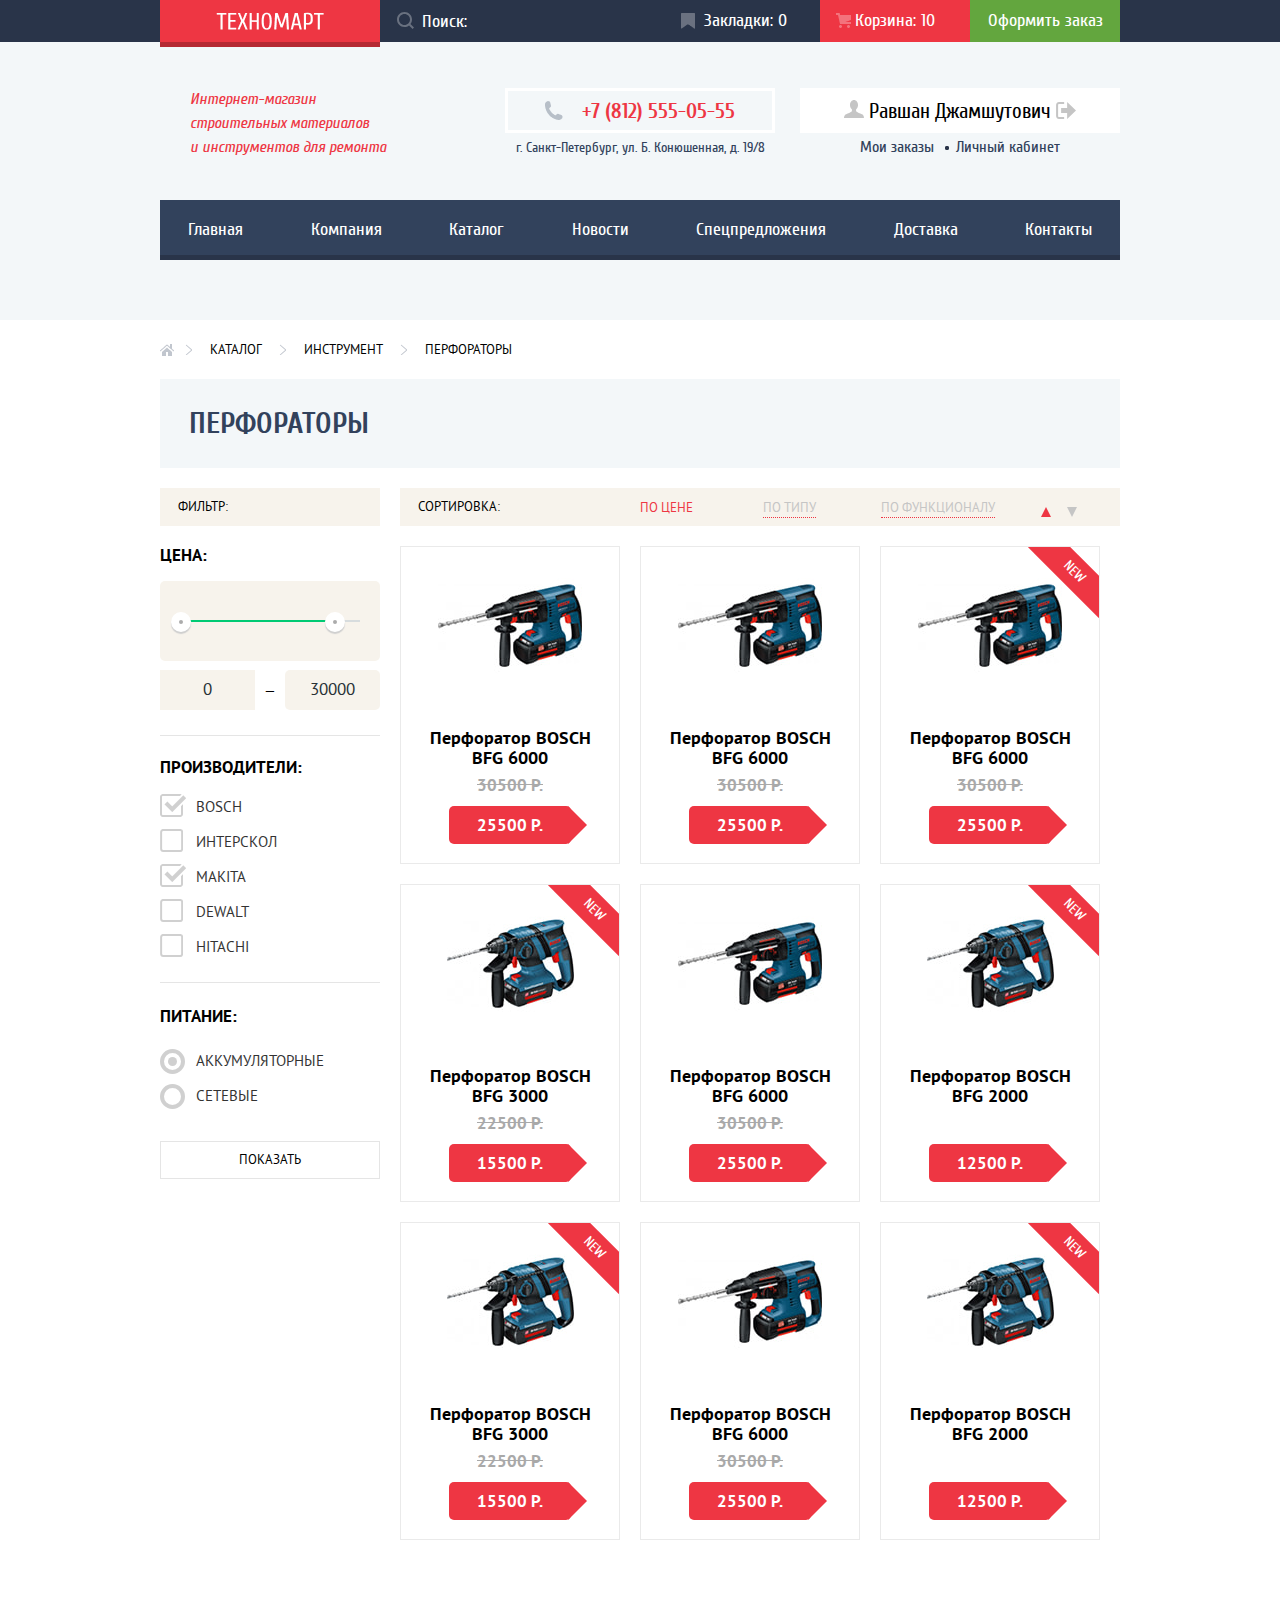
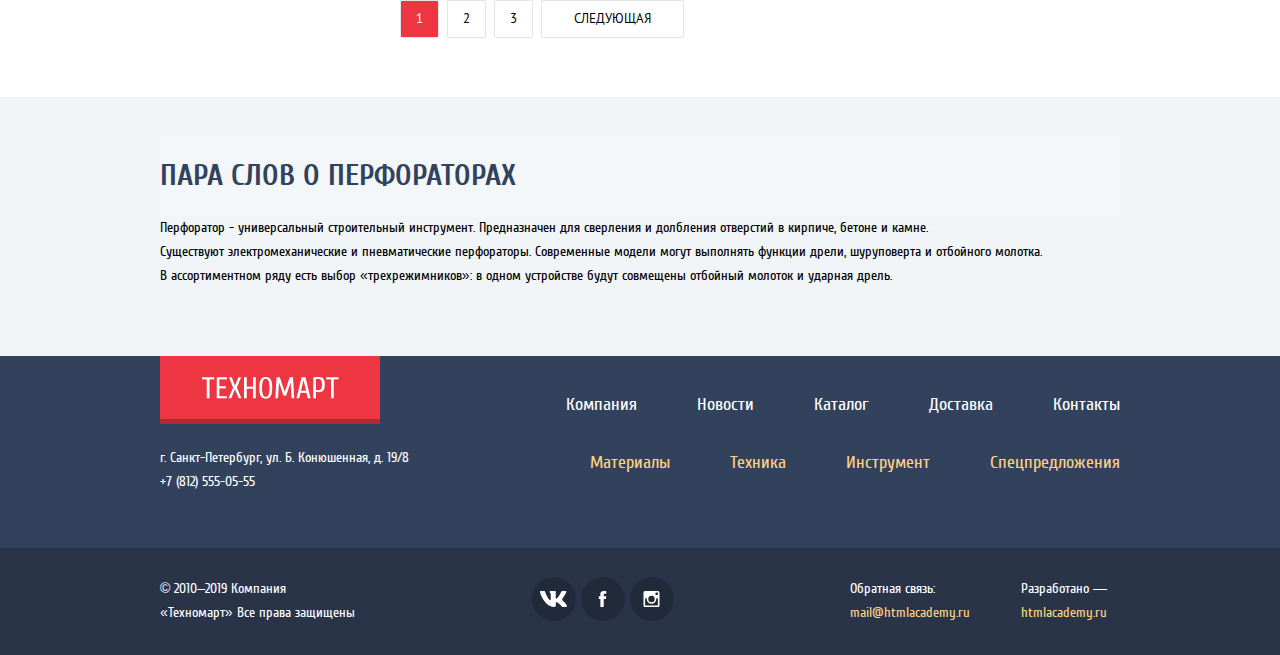
==== commit de184036: "Оживляем интерактивные элементы" ====
--- a/catalog.html
+++ b/catalog.html
@@ -450,8 +450,8 @@
 
 
    <!-- Модальное окно корзины -->
-   <div class="modal-fade">
-      <section class="modal modal-add">
+   <div class="modal-fade  modal-add">
+      <section class="modal">
          <h2 class="visualy-hidden">Сообщение:</h2>
          <div class="modal-wrapper">
             <div class="wrapper-m-content">
@@ -470,5 +470,6 @@
       </section>
    </div>
 
+   <script src="js/modals.js"></script>
   </body>
 </html>
--- a/css/style.css
+++ b/css/style.css
@@ -208,8 +208,8 @@
 
 .container{
   display: block;
-  width: 940px;
-  padding: 0;
+  width: 960px;
+  padding: 0 10px;
   margin: 0 auto;
 }
 
@@ -1234,7 +1234,7 @@
   bottom: 0;
   z-index: 10;
   margin: auto 0;
-
+  cursor: pointer;
 }
 
 .arrow-prev{
@@ -1244,6 +1244,14 @@
 .arrow-next{
   right: 21px;
   transform: rotate(180deg);
+}
+
+.slider-arrow:hover{
+  opacity: 0.7;
+}
+
+.slider-arrow:active{
+  opacity: 0.3;
 }
 
 .slider-controls {
@@ -1385,13 +1393,17 @@
   grid-row: 2 / 3;
   padding: 0;
   margin: 0;
+  grid-template-rows: 48px 30px 38px;
+  align-items: start;
 }
 
 .good-title{
+  height: 48px;
   font-size: 18px;
   line-height: 20px;
   font-weight: 700;
-  margin: 8px auto 7px auto;
+  /*margin: 8px auto 7px auto;*/
+  margin: auto;
 }
 
 .good-list .good-item:nth-child(1) .good-img{
@@ -1419,6 +1431,7 @@
 }
 
 .good-oldprice{
+  height: 30px;
   color: var(--text-silver);
   font-size: 17px;
   line-height: 18px;
@@ -1426,7 +1439,8 @@
   -webkit-text-decoration-line: line-through;
           text-decoration-line: line-through;
   text-transform: uppercase;
-  margin: 7px auto 13px auto;
+ /* margin: 7px auto 13px auto;*/
+ margin: auto;
 }
 
 .good-newprice{
@@ -1540,7 +1554,7 @@
           filter: drop-shadow(0px 4px 20px rgba(0, 0, 0, 0.15));
 }
 
-.good-item:hover .menu-good, .current-item .menu-good{
+.good-item:focus-within .menu-good, .good-item:hover .menu-good, .current-item .menu-good{
   display: block;
 }
 
@@ -1671,7 +1685,7 @@
   content: "";
   position: absolute;
   top: 189px;
-  left: 230px;
+  left: 240px;
   width: 10px;
   height: 279px;
   background-image: url("../img/slider/v-line.png");
@@ -2494,7 +2508,7 @@
 }
 
 .filter-item:focus-within label{
-  outline: 4px solid rgba(0, 0, 0, 0.9);
+  outline: 3px solid rgba(0, 0, 0, 0.9);
 }
 
 .filter-input-checkbox:checked + label::before{
@@ -2576,7 +2590,7 @@
   grid-gap: 20px;
 }
 
-
+/*** сортировка ***/
 .goods-sorting{
   display: -ms-grid;
   display: grid;
@@ -2603,9 +2617,9 @@
 }
 
 .sorting-item{
- /* height: 15px;*/
   width: auto;
   padding: 0;
+  padding-top: 5px;
 }
 
 .sorting-item:nth-child(1){
@@ -2683,11 +2697,17 @@
   border-bottom-color: var(--basic-red);
 }
 
+.triangle:nth-child(4):focus-within .sorting-button::after{
+  border-bottom-color: var(--basic-black);
+}
+
 .triangle:nth-child(5) .sorting-button:active::after, .active.triangle .sorting-button::after{
   border-top-color: var(--basic-red);
 }
 
-
+.triangle:nth-child(5):focus-within .sorting-button::after{
+   border-top-color: var(--basic-black);
+}
 
 
 
@@ -2738,67 +2758,50 @@
 }
 
 .pagination-item{
-  background-color: var(--basic-white);
-  border: 1px solid var(--basic-greylight2);
   display: inline-block;
-  height: 38px;
-  width: 38px;
-  text-align: center;
-  cursor: pointer;
-  -webkit-box-sizing: border-box;
-          box-sizing: border-box;
-  border-radius: 2px;
   margin-right: 5px;
   margin-bottom: 5px;
-}
-
-.pagination-item:last-child{
-  width: auto;
-  padding: 0 30px;
 }
 
 .pagination-link, .pagination-link:visited{
   text-decoration: none;
   color: var(--basic-black);
-  height: 100%;
+  cursor: pointer;
   display: flex;
   justify-content: center;
   align-items: center;
-
-}
-
-.pagination-active .pagination-link{
+  box-sizing: border-box;
+  height: 38px;
+  padding: 0 15px;
+  border-radius: 2px;
+  background-color: var(--basic-white);
+  border: 1px solid var(--basic-greylight2);
+}
+
+.pagination-item:last-child .pagination-link{
+  padding: 0 32px;
+}
+
+.pagination-current .pagination-link{
   color: var(--basic-white);
-}
-
-
-.pagination-item:hover{
+  background-color: var(--basic-red);
+}
+
+.pagination-link:hover{
   border: 1px solid var(--basic-greylight);
   background-color: var(--basic-white);
-}
-
-.pagination-item:hover .pagination-link{
   color: var(--basic-black);
 }
 
-.pagination-item:active{
+.pagination-link:active{
   border: 1px solid var(--basic-red);
   background-color: var(--basic-white);
-}
-
-.pagination-item:active .pagination-link{
   color: var(--basic-black);
 }
 
-.pagination-current{
-  background-color: var(--basic-red);
-}
-
-.pagination-current .pagination-link{
-  color: var(--basic-white);
-}
-
-
+
+
+/* описание каталога */
 .catalod-desc{
   padding-bottom: 68px;
 }
@@ -2912,7 +2915,7 @@
 }
 
 
-.modal-feedback{
+.modal-feedback .modal{
  /* display: none;*/
   width: 620px;
   height: 430px;
@@ -3059,7 +3062,7 @@
 }
 
 
-.modal-map{
+.modal-map .modal{
  /* display: none;*/
   width: 940px;
   height: 442px;
@@ -3075,7 +3078,7 @@
 }
 
 
-.modal-add{
+.modal-add .modal{
   width: 620px;
   height: 282px;
   background-color: var(--basic-white);
@@ -3162,19 +3165,20 @@
   display: block;
   animation: bounce 0.6s;
 }
-/*
+
 .error{
   animation: shake 0.6s;
-}*/
+}
 
 
 
 /************/
 /* Анимации */
 /************/
-/*@keyframes bounce{
+/* всплывание модального окна */
+@keyframes bounce{
   0%{
-    transform: translateY2200px);
+    transform: translateY(2200px);
   }
 
   70%{
@@ -3190,6 +3194,7 @@
   }
 }
 
+/* дрожание при ошибке данных */
 @keyframes shake{
   0%,
   100%{
@@ -3210,4 +3215,4 @@
   80%{
     transform: translateX(10px);
   }
-}*/+}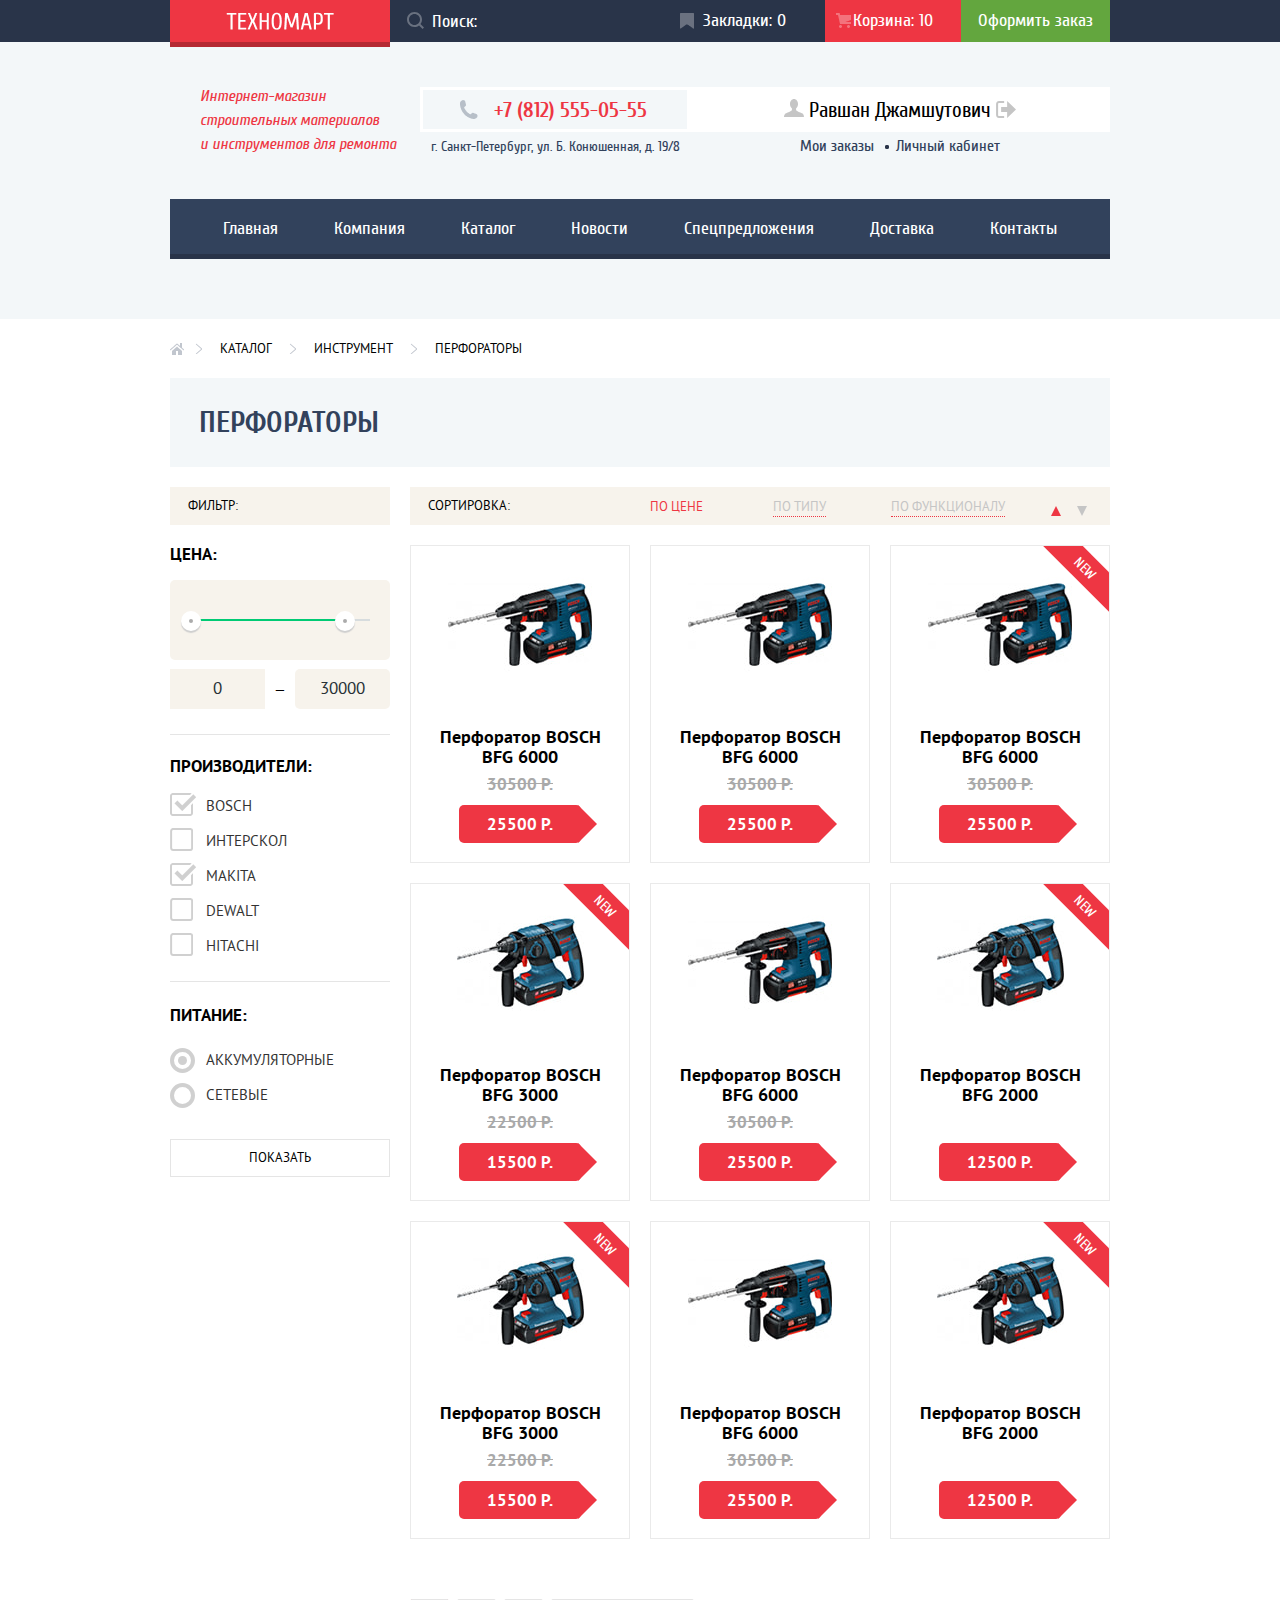
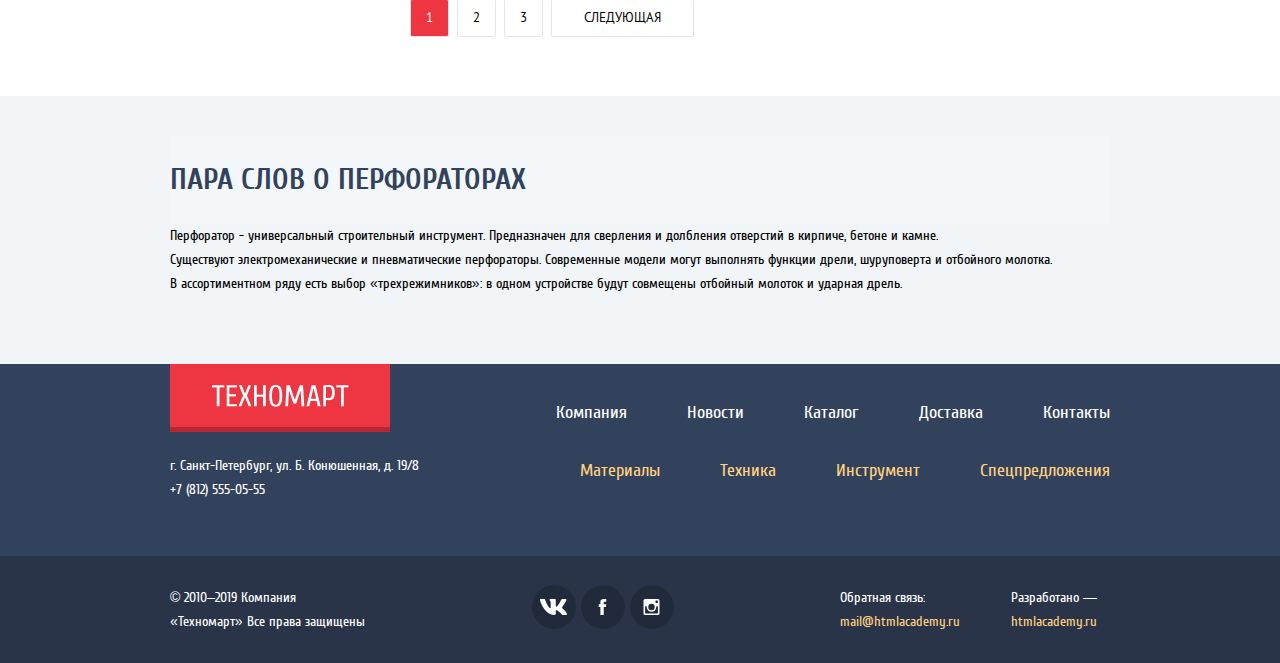
==== commit 09012408: "Оживляем интерактивные элементы" ====
--- a/catalog.html
+++ b/catalog.html
@@ -470,6 +470,6 @@
       </section>
    </div>
 
-   <script src="js/modals.js"></script>
+   <script src="js/catalog-modal.js"></script>
   </body>
 </html>
--- a/css/style.css
+++ b/css/style.css
@@ -131,7 +131,7 @@
 
 /* обертка заголовка */
 .title-wrapper{
-  /*height: 89px;*/
+  height: 89px;
   display: -ms-grid;
   display: grid;
   -ms-grid-columns: 1fr auto;
@@ -186,6 +186,9 @@
   height: 38px;
   width: 192px;
   cursor: pointer;
+  box-sizing: border-box;
+  padding-top: 1px;
+  margin-top: -1px;
 }
 
 .button:hover{
@@ -208,7 +211,7 @@
 
 .container{
   display: block;
-  width: 960px;
+  width: 940px;
   padding: 0 10px;
   margin: 0 auto;
 }
@@ -235,6 +238,10 @@
 
  /* outline: 5px solid rgba(115, 185, 115, 0.5);
   outline-offset: -5px;*/
+}
+
+.no-shift{
+  transform: translateX(-20px);
 }
 
 
@@ -400,17 +407,17 @@
 }
 
 .top-user-menu li{
-  width: 150px;
+ /* width: 150px;*/
 }
 
 .top-button a, .top-button:visited a{
   position: relative;
+  box-sizing: border-box;
   display: flex;
-  justify-content: center;
+  /*justify-content: center;*/
   align-items: center;
   text-decoration: none;
   color: var(--basic-white);
-  width: 100%;
   height: 100%;
 }
 
@@ -434,8 +441,23 @@
   background-color: var(--basic-darkblue);
 }
 
+.bookmark a{
+  width: 150px;
+  justify-content: flex-end;
+  padding-right: 39px;
+}
+
+.cart a{
+  width: 136px;
+  justify-content: flex-end;
+  padding-right: 28px;
+}
+
+
 .buy-top-button a{
   background-color: var(--basic-green);
+  width: 149px;
+  justify-content: center;
 }
 
 .buy-top-button a:hover{
@@ -458,7 +480,7 @@
 
 .bookmark a::before{
   top: 13px;
-  left: 11px;
+  left: 5px;
   width: 14px;
   height: 16px;
   background-image: url("../img/icons/i-bookmark.png");
@@ -466,7 +488,7 @@
 
 .cart a::before{
   top: 13px;
-  left: 16px;
+  left: 11px;
   width: 15px;
   height: 15px;
   background-image: url("../img/icons/i-cart.png");
@@ -490,8 +512,8 @@
 .header-bottom .container{
   display: -ms-grid;
   display: grid;
-  -ms-grid-columns: 1fr 1fr 1fr;
-  grid-template-columns: 1fr 1fr 1fr;
+  -ms-grid-columns: auto 1fr auto;
+  grid-template-columns: auto 1fr auto;
   -ms-grid-rows: -webkit-min-content auto;
   -ms-grid-rows: min-content auto;
   grid-template-rows: -webkit-min-content auto;
@@ -499,7 +521,7 @@
   -webkit-box-align: top;
       -ms-flex-align: top;
           align-items: top;
-  padding-top: 46px;
+  padding-top: 45px;
   padding-bottom: 60px;
 }
 
@@ -546,7 +568,7 @@
 }
 
 .top-slogan{
-  margin-top: 0;
+  margin-top: -2px;
   padding-left: 30px;
   width: 200px;
 }
@@ -570,6 +592,7 @@
   -webkit-box-sizing: border-box;
           box-sizing: border-box;
   margin-bottom: 40px;
+  margin-left: 20px;
 }
 
 .top-phone{
@@ -594,7 +617,7 @@
   text-transform: uppercase;
   text-decoration: none;
   color: var(--basic-red);
-  padding-left: 74px;
+  padding-left: 71px;
 }
 
 .top-phone::before{
@@ -665,6 +688,8 @@
 .enter{
   width: 121px;
   margin-right: 10px;
+  padding-right: 9px;
+  box-sizing: border-box;
 }
 
 .enter svg{
@@ -854,7 +879,7 @@
 
 .main-nav-list{
   /*padding: 0 20 0 0px;*/
-  padding: 0;
+  padding: 0 25px;
   margin: 0;
   list-style: none;
   -webkit-box-shadow: inset 0px -5px 0px var(--basic-darkblue);
@@ -864,7 +889,7 @@
   display: flex;
   -ms-flex-wrap: wrap;
       flex-wrap: wrap;
-  justify-content: space-between;
+  justify-content: space-around;
 }
 
 .main-nav-item{
@@ -883,7 +908,7 @@
   justify-content: center;
   align-items: center;
   height: 100%;
-  padding: 0 28px;
+ /* padding: 0 28px;*/
 }
 
 .main-nav-link:hover{
@@ -925,7 +950,7 @@
   -ms-grid-columns: repeat 20px (3, 300px);
   grid-template-columns: repeat (3, 300px);
   grid-gap: 20px;
-  padding-top: 59px;
+  padding-top: 60px;
   padding-bottom: 59px;
 }
 
@@ -968,7 +993,7 @@
   overflow: hidden;
   width: 300px;
   height: 123px;
-  padding: 23px 0 0 20px;
+  padding: 21px 0 0 22px;
 }
 
 .features-card:nth-child(2){
@@ -1091,13 +1116,13 @@
   line-height: 30px;
   font-weight: bold;
   margin: 0;
-  margin-bottom: 14px;
+  margin-bottom: 13px;
 }
 
 .features-button{
   text-decoration: none;
   font-size: 14px;
-  line-height: /*18px*/ 38px;
+  line-height: /*18px*/ 18px;
   text-transform: uppercase;
   display: block;
   background: rgba(255, 255, 255, 0.3);
@@ -1106,6 +1131,8 @@
   text-align: center;
   width: 135px;
   height: 38px;
+  box-sizing: border-box;
+  padding-top: 10px;
 }
 
 .features-button:hover{
@@ -1131,45 +1158,13 @@
   position: relative;
 }
 
-.slider-list{
+.slide-list{
   padding: 0;
   margin: 0;
   list-style: none;
 }
-/*
-.slider-list::before{
-  content: "";
-  position: absolute;
-  z-index: 20;
-  border-left: 3px solid var(--basic-white);
-  border-bottom: 3px solid var(--basic-white);
-  -webkit-transform: rotate(45deg);
-      -ms-transform: rotate(45deg);
-          transform: rotate(45deg);
-  width: 25px;
-  height: 25px;
-  top: calc(50% - 25px / 2);
-  left: 24px;
-  cursor: pointer;
-}
-
-.slider-list::after{
-  content: "";
-  position: absolute;
-  z-index: 20;
-  border-left: 3px solid var(--basic-white);
-  border-bottom: 3px solid var(--basic-white);
-  -webkit-transform: rotate(225deg);
-      -ms-transform: rotate(225deg);
-          transform: rotate(225deg);
-  width: 25px;
-  height: 25px;
-  top: calc(50% - 25px / 2);
-  right: 24px;
-  cursor: pointer;
-}*/
-
-.slider-card{
+
+.slide{
   display: none;
   -webkit-box-sizing: border-box;
           box-sizing: border-box;
@@ -1183,7 +1178,7 @@
   left: 0;
 }
 
-.slider-card-active{
+.slide-active{
   display: block;
 }
 
@@ -1195,7 +1190,7 @@
   background: url("../img/slider/drill.jpg") no-repeat 0 0;
 }
 
-.slider-title{
+.slide-title{
   font-size: 36px;
   text-transform: uppercase;
   font-weight: bold;
@@ -1207,7 +1202,7 @@
   top: 24px;
 }
 
-.slider-desc{
+.slide-desc{
   font-size: 18px;
   line-height: 24px;
   padding: 0;
@@ -1216,7 +1211,7 @@
   position: absolute;
 }
 
-.slider-button{
+.slide-button{
   position: absolute;
   bottom: 27px;
 }
@@ -1230,7 +1225,7 @@
   background-color: transparent;
   background-image: url("../img/icons/i-left.png");
   border: none;
-  top: 0;
+  top: 18px;
   bottom: 0;
   z-index: 10;
   margin: auto 0;
@@ -1238,11 +1233,11 @@
 }
 
 .arrow-prev{
-  left: 25px;
+  left: 24px;
 }
 
 .arrow-next{
-  right: 21px;
+  right: 20px;
   transform: rotate(180deg);
 }
 
@@ -1300,7 +1295,7 @@
   -ms-grid-rows: auto 20px auto;
   grid-template-rows: auto auto;
   grid-gap: 20px;
-  padding-bottom: 70px;
+  padding-bottom: 50px;
 }
 
 
@@ -1316,6 +1311,7 @@
   grid-column: 1 / 2;
   -ms-grid-column-align: start;
       justify-self: start;
+  letter-spacing: -0.8px;
 }
 
 .right-button{
@@ -1566,12 +1562,12 @@
   font-size: 14px;
   line-height: 30px;
   text-align: center;
-  height: 30px;
+  height: 28px;
   width: 100px;
   background-color: var(--basic-red);
   position: absolute;
-  right: -25px;
-  top: 10px;
+  right: -26px;
+  top: 8px;
   -webkit-transform: rotate(45deg);
       -ms-transform: rotate(45deg);
           transform: rotate(45deg);
@@ -1592,13 +1588,18 @@
   -ms-grid-rows: repeat 20px (2, auto);
   grid-template-rows: repeat (2, auto);
   grid-gap: 20px;
-  padding-bottom: 70px;
+  padding-bottom: 50px;
 }
 
 .manufacts .title-wrapper{
   -ms-grid-row: 1;
   -ms-grid-row-span: 1;
   grid-row: 1 / 2;
+  padding-right: 19px;
+}
+
+.manufacts-title{
+  letter-spacing: -0.8px;
 }
 
 .manufacts-content{
@@ -1695,6 +1696,7 @@
 
 .services .title{
   color: var(--basic-black);
+  letter-spacing: -0.8px;
 }
 
 .services-slogan, .services-item p, .about-contacts p{
@@ -1711,6 +1713,11 @@
 .services-slogan p{
   margin: 0;
 }
+
+.services-slogan p:first-child{
+  margin-bottom: 1px;
+}
+
 
 .services-content{
   font-size: 21px;
@@ -1740,7 +1747,7 @@
       -ms-flex-align: center;
           align-items: center;
   background-color: var(--basic-menublue);
-  height: 60px;
+  height: 61px;
   margin-bottom: 1px;
   -webkit-box-shadow: 0px 1px 0px var(--basic-darkblue), inset 0px 1px 0px #405069;
           box-shadow: 0px 1px 0px var(--basic-darkblue), inset 0px 1px 0px #405069;
@@ -1756,6 +1763,7 @@
   border: none;
   text-align: left;
   padding-left: 22px;
+  letter-spacing: 0.6px;
 }
 
 .services-menu-button:hover{
@@ -1765,7 +1773,7 @@
           box-shadow: 0px 1px 0px #293449, inset 0px 1px 0px #405069;
 }
 
-.services-menu-button:active, .services-menu-active .services-menu-button{
+.services-menu-button:active, .services-menu-item .services-active{
   background: #FFFFFF;
   color: var(--basic-menublue);
   -webkit-box-shadow: 0px 1px 0px #FFFFFF, inset 0px 1px 0px #FFFFFF;
@@ -1774,10 +1782,10 @@
 
 
 
-
 .services-list{
   padding: 0;
   margin: 0;
+  margin-top: -1px;
   list-style: none;
   -ms-grid-column: 2;
   -ms-grid-column-span: 1;
@@ -1786,6 +1794,7 @@
 }
 
 .services-item{
+  display: none;
   position: absolute;
   width: 100%;
   height: 100%;
@@ -1794,18 +1803,6 @@
   overflow: hidden;
 }
 
-.services-item:nth-child(1){
-  display: block;
-}
-
-.services-item:nth-child(2){
-  display: none;
-}
-
-.services-item:nth-child(3){
-  display: none;
-}
-
 .services-item figure{
   padding: 0;
   margin: 0;
@@ -1816,8 +1813,6 @@
   margin-bottom: 30px;
 }
 
-
-
 .services-item .button{
   width: 195px;
   height: 38px;
@@ -1828,7 +1823,6 @@
   right: 0;
   top: 0;
 }
-
 
 .services-item:nth-child(1) .services-pic{
   background: var(--greylight);
@@ -1845,7 +1839,6 @@
   right: -8px;
 }
 
-
 .services-item:nth-child(3) .services-pic{
   background: var(--greylight);
   width: 465px;
@@ -1856,8 +1849,14 @@
 .services-list p{
   font-weight: normal;
   margin-top: 0;
-  margin-bottom: 2px;
-}
+  margin-bottom: 0px;
+}
+
+.services-current{
+  display: block;
+}
+
+
 
 
 
@@ -1869,10 +1868,10 @@
 .about-contacts .container{
   display: -ms-grid;
   display: grid;
-  -ms-grid-columns: 1fr 300px;
-  grid-template-columns: 1fr 300px;
-  padding-top: 70px;
-  padding-bottom: 70px;
+  -ms-grid-columns: 1fr 301px;
+  grid-template-columns: 1fr 301px;
+  padding-top: 69px;
+  padding-bottom: 68px;
   -webkit-box-align: start;
       -ms-flex-align: start;
           align-items: start;
@@ -1880,11 +1879,17 @@
 
 .about-contacts .title{
   margin-top: 0;
+  letter-spacing: -0.9px;
 }
 
 .about-desc{
-  margin-bottom: 40px;
+  margin-bottom: 28px;
   padding-right: 170px;
+  margin-top: -2px;
+}
+
+.about-desc:first-child{
+  margin-bottom: 3px;
 }
 
 .content-wrapper p{
@@ -1894,23 +1899,36 @@
 .transport-list{
   padding: 0;
   margin: 0;
-  margin-bottom: 20px;
+  margin-top: -5px;
+  margin-bottom: 14px;
   list-style: none;
   font-size: 18px;
 }
 
 .transport-item{
   color: var(--basic-black);
-  margin: 6px 0;
+  line-height: 36px;
+  padding-left: 37px;
+  position: relative;
 }
 
 .transport-item::before{
-  content: '\2014';
-  color: var(--basic-red);
-  font-weight: bold;
-  display: inline-block;
-  vertical-align: middle;
+  content: '';
+  display: block;
+  position: absolute;
+  height: 2px;
   width: 25px;
+  background-color: var(--basic-red);
+  top: 20px;
+  left: 0px;
+}
+
+.transport-item:nth-child(2)::before{
+  top: 18px;
+}
+
+.transport-item:nth-child(3)::before{
+  top: 16px;
 }
 
 .content-wrapper .button{
@@ -1926,15 +1944,20 @@
       justify-self: end;
 }
 
+.contects .title{
+  letter-spacing: -0.9px;
+}
+
 .contacts-desc{
-  margin-bottom: 32px;
+  margin-bottom: 33px;
   padding-right: 120px;
+  margin-top: -2px;
 }
 
 .contacts-link{
   display: block;
   background: var(--greylight);
-  margin-bottom: 26px;
+  margin-bottom: 18px;
 }
 
 .contacts-minimap{
@@ -2852,6 +2875,8 @@
   bottom: 0;
   left: 0;
   z-index: 100;
+
+  animation: bounce 0.4s;
 }
 
 .modal input[type=text]::-ms-clear {  display: none; width : 0; height: 0; }
@@ -3163,7 +3188,6 @@
 
 .show{
   display: block;
-  animation: bounce 0.6s;
 }
 
 .error{
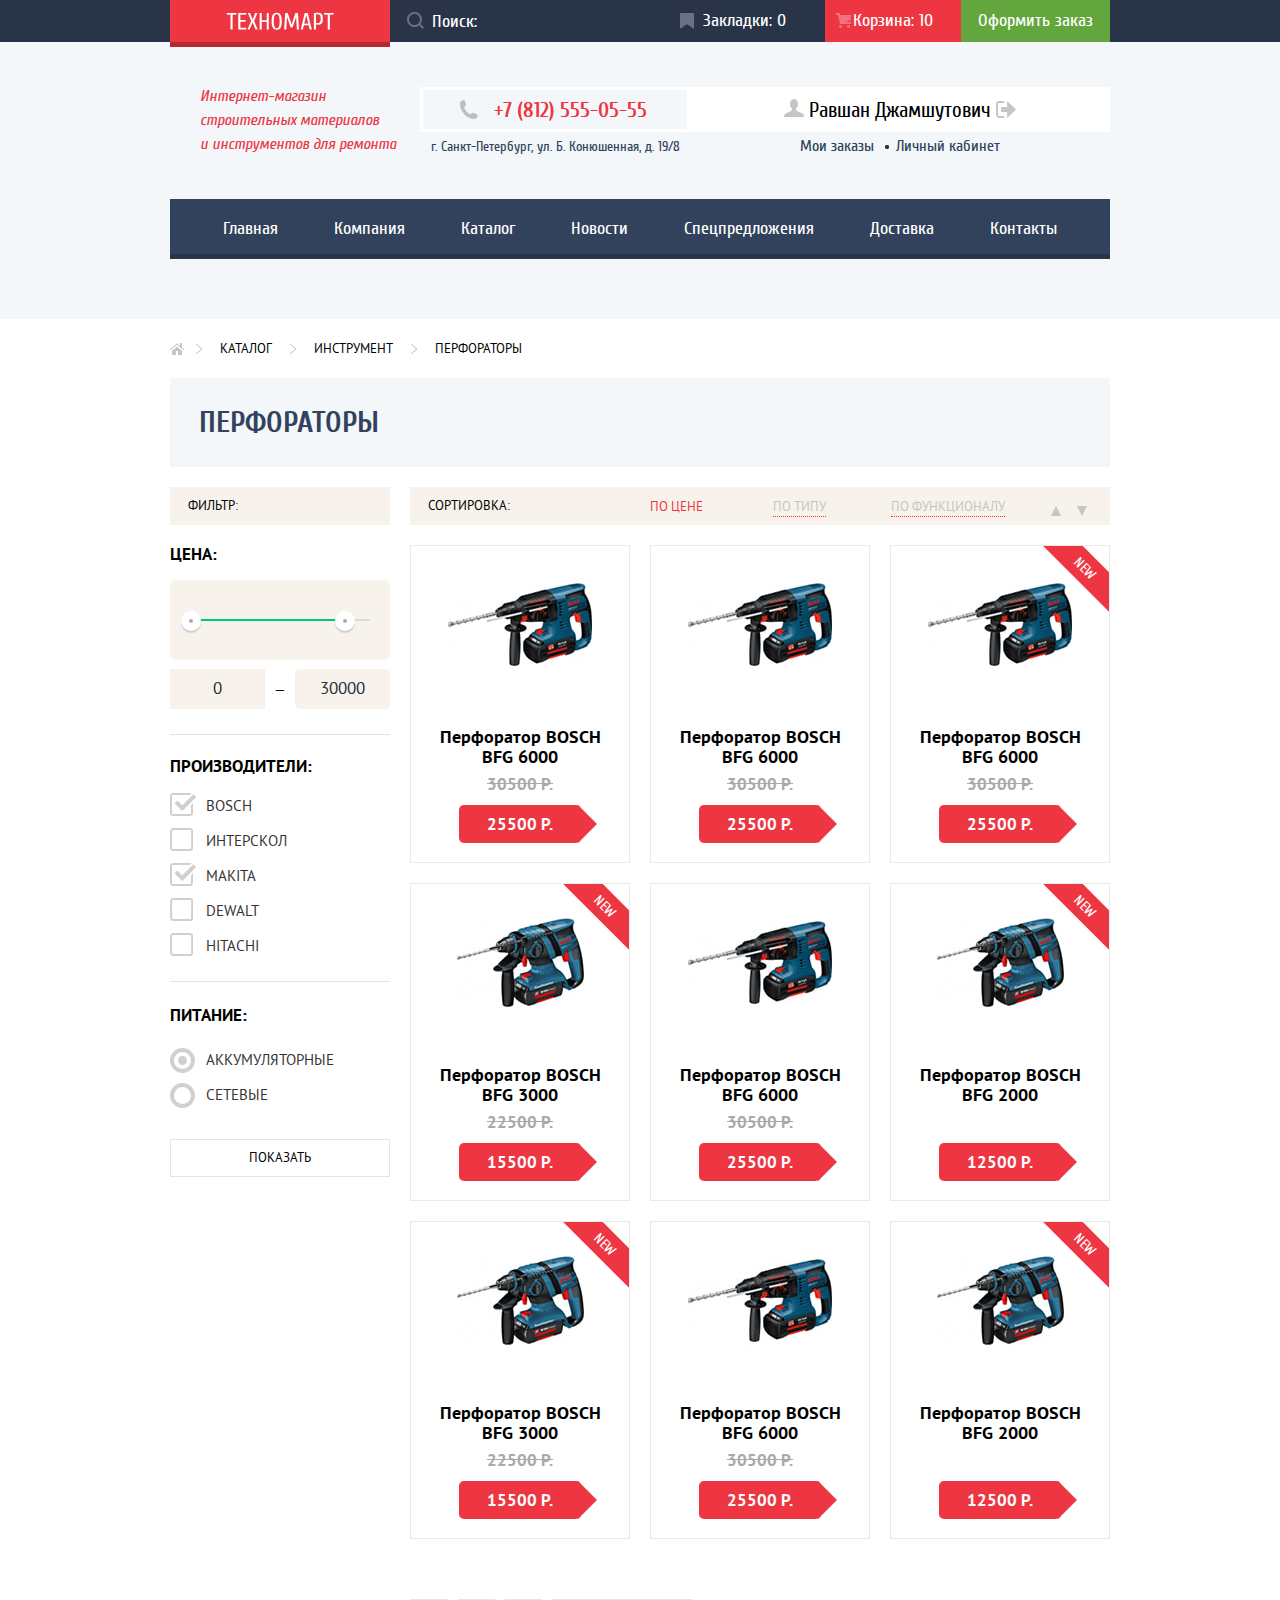
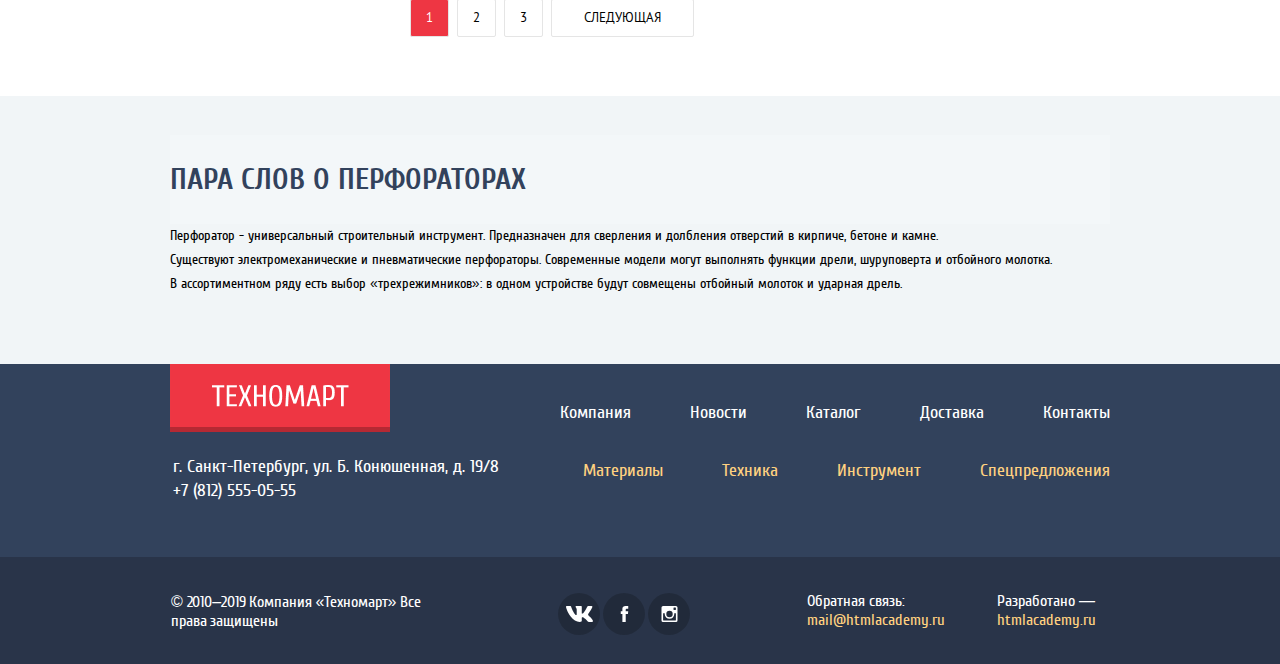
==== commit ad3d209b: "Добавляем интерактивную карту" ====
--- a/catalog.html
+++ b/catalog.html
@@ -201,10 +201,10 @@
                   </div>
                   <!-- Меню сортировки -->
                   <ul class="sorting-list">
-                     <li class="sorting-item active"><button type="button" class="sorting-button">По&nbsp;цене</li></button>
+                     <li class="sorting-item"><button type="button" class="sorting-button active">По&nbsp;цене</li></button>
                      <li class="sorting-item"><button type="button" class="sorting-button">По&nbsp;типу</button></li>
                      <li class="sorting-item"><button type="button" class="sorting-button">По&nbsp;функционалу</button></li>
-                     <li class="sorting-item triangle active"><button type="button" class="sorting-button" aria-label="по возрастанию" title="по возрастанию"><!--По возрастанию--></button></li>
+                     <li class="sorting-item triangle"><button type="button" class="sorting-button active" aria-label="по возрастанию" title="по возрастанию"><!--По возрастанию--></button></li>
                      <li class="sorting-item triangle"><button type="button" class="sorting-button" aria-label="по убыванию" title="по убыванию"><!--По убыванию--></button></li>
                   </ul>
                </div>
@@ -346,7 +346,7 @@
                <div class="goods-pagination">
                   <h3 class="visualy-hidden">Страницы товаров</h3>
                   <ul class="pagination-list">
-                     <li class="pagination-item pagination-current"><a class="pagination-link">1</a></li>
+                     <li class="pagination-item"><a class="pagination-link current">1</a></li>
                      <li class="pagination-item"><a class="pagination-link" href="#">2</a></li>
                      <li class="pagination-item"><a class="pagination-link" href="#">3</a></li>
                      <li class="pagination-item"><a class="pagination-link" href="#">Следующая</a></li>
@@ -471,5 +471,6 @@
    </div>
 
    <script src="js/catalog-modal.js"></script>
+   <script src="js/catalog-other.js"></script>
   </body>
 </html>
--- a/css/style.css
+++ b/css/style.css
@@ -2018,7 +2018,7 @@
 
 .footer-menu .footer-nav-item{
   margin: 0;
-  margin-left: 60px;
+  margin-left: 59px;
 }
 
 .footer-nav{
@@ -2066,7 +2066,9 @@
 
 .footer-address{
   margin: 0;
-  margin-top: 22px;
+  margin-top: 23px;
+  margin-left: 3px;
+  font-size: 18px;
 }
 
 .footer-middle .nav{
@@ -2082,6 +2084,8 @@
 
 .footer-bottom{
   background-color:var(--basic-darkblue);
+  line-height: 19px;
+  font-size: 16px;
 }
 
 .footer-bottom .container{
@@ -2098,7 +2102,15 @@
 }
 
 .copyright{
-  width: 200px;
+  width: 250px;
+  padding-top: 3px;
+  padding-left: 1px;
+  letter-spacing: -0.1px;
+  line-height: 19px;
+}
+
+.copyright span{
+  padding-top: 1px;
 }
 
 .page-footer .gold{
@@ -2106,8 +2118,8 @@
 }
 
 .social{
-  -ms-grid-column-align: center;
-      justify-self: center;
+  margin-left: 23px;
+  margin-top: 6px;
 }
 
 .social-buttons{
@@ -2131,14 +2143,13 @@
   background: -o-linear-gradient(bottom, #212A3A, #212A3A);
   background: -webkit-gradient(linear, left bottom, left top, from(#212A3A), to(#212A3A));
   background: linear-gradient(0deg, #212A3A, #212A3A);
-  width: 44px;
-  height: 44px;
+  width: 42px;
+  height: 42px;
   border-radius: 50%;
 }
 
 .social-button{
-  margin-right: 5px;
-  margin-bottom: 5px;
+  margin-right: 3px;
 }
 
 .social-link:hover, .social-link:active{
@@ -2147,6 +2158,10 @@
 
 .social-link svg{
   margin: auto;
+}
+
+.social-link path{
+  /*object-fit: fill;*/
 }
 
 .social-link:nth-child(1) svg{
@@ -2169,11 +2184,11 @@
 }
 
 .dev-email{
-  margin-right: 51px;
+  margin-right: 52px;
 }
 
 .dev-site{
-  margin-right: 13px;
+  margin-right: 14px;
 }
 
 .dev-email a:hover, .dev-site a:hover{
@@ -2682,7 +2697,7 @@
   border-bottom-color: var(--basic-red);
 }
 
-.sorting-button:active, .active .sorting-button{
+.sorting-button:active, .active{
   color: var(--basic-red);
   border-bottom-color: transparent;
 }
@@ -2805,15 +2820,10 @@
   padding: 0 32px;
 }
 
-.pagination-current .pagination-link{
-  color: var(--basic-white);
-  background-color: var(--basic-red);
-}
-
 .pagination-link:hover{
   border: 1px solid var(--basic-greylight);
-  background-color: var(--basic-white);
-  color: var(--basic-black);
+ /* background-color: var(--basic-white);*/
+  /*color: var(--basic-black);*/
 }
 
 .pagination-link:active{
@@ -2822,6 +2832,10 @@
   color: var(--basic-black);
 }
 
+.pagination-link.current{
+  color: var(--basic-white);
+  background-color: var(--basic-red);
+}
 
 
 /* описание каталога */
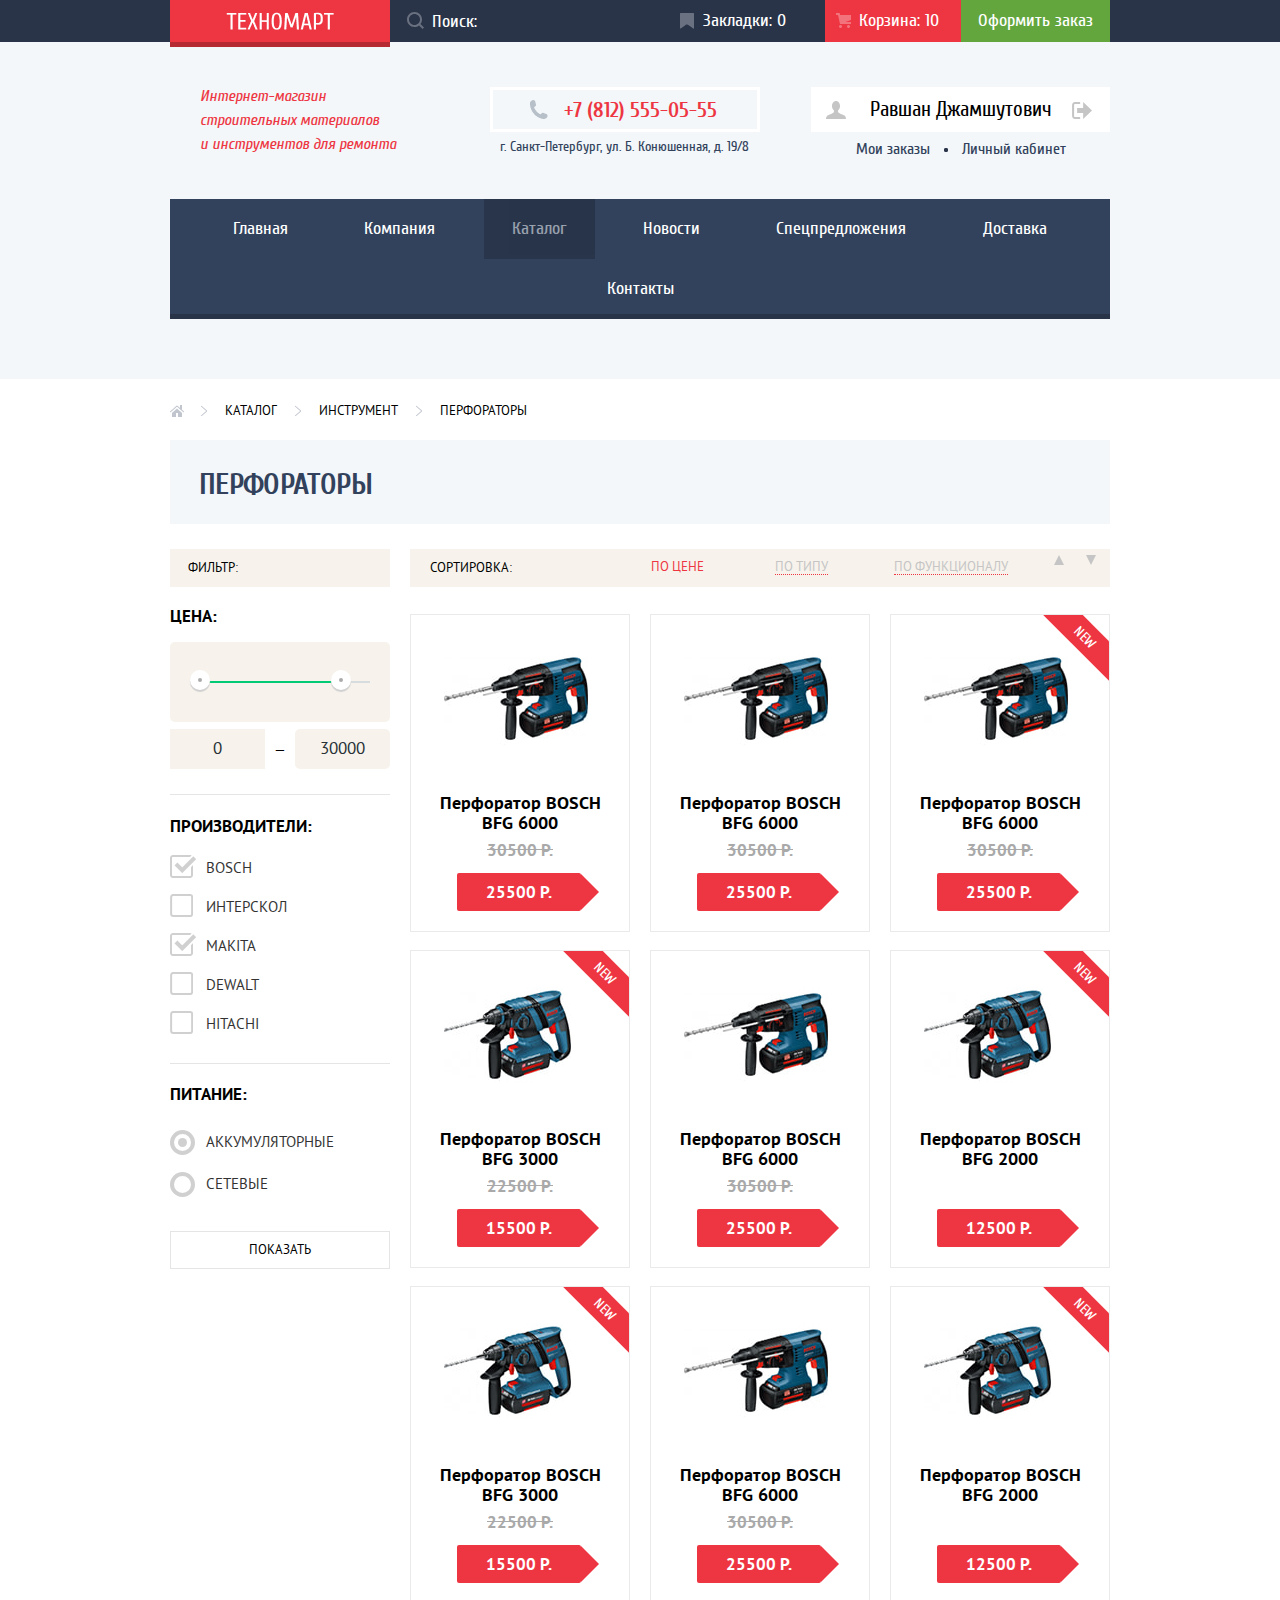
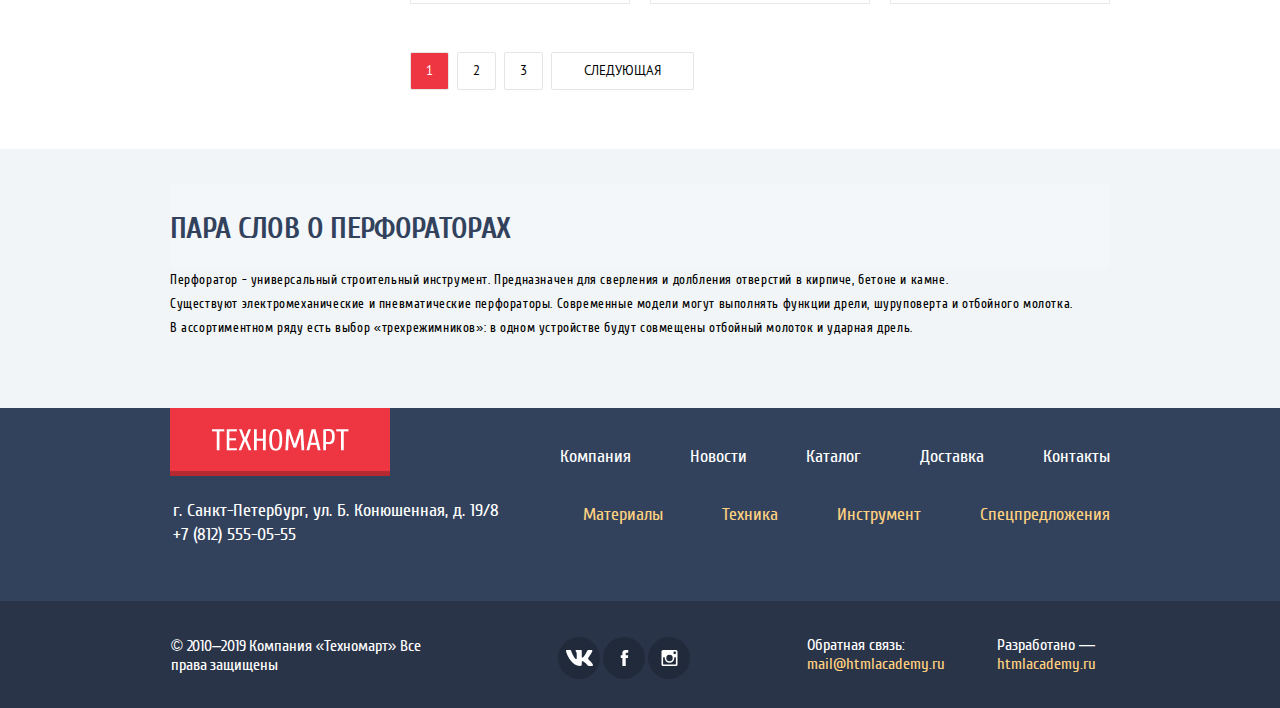
==== commit 7d77e722: "Проверка перед защитой" ====
--- a/catalog.html
+++ b/catalog.html
@@ -29,8 +29,8 @@
             </form>
             <!-- меню покупок -->
             <ul class="top-user-menu">
-               <li class="top-button bookmark"><a href="#">Закладки:&nbsp;<span>0</span></a></li>
-               <li class="top-button cart red-back"><a href="#">Корзина:&nbsp;<span>10</span></a></li>
+               <li class="top-button bookmark"><a href="#">Закладки:&nbsp;<span class="cnt-bookmark">0</span></a></li>
+               <li class="top-button cart red-back"><a href="#">Корзина:&nbsp;<span class="cnt-cart">10</span></a></li>
                <li class="top-button buy-top-button"><a href="#">Оформить заказ</a></li>
             </ul>
          </div>
@@ -82,7 +82,7 @@
                   <ul class="main-nav-list">
                      <li class="main-nav-item"><a class="main-nav-link" href="index.html">Главная</a></li>
                      <li class="main-nav-item"><a class="main-nav-link" href="#">Компания</a></li>
-                     <li class="main-nav-item main-nav-current"><a class="main-nav-link">Каталог</a></li>
+                     <li class="main-nav-item current"><a class="main-nav-link">Каталог</a></li>
                      <li class="main-nav-item"><a class="main-nav-link" href="#">Новости</a></li>
                      <li class="main-nav-item"><a class="main-nav-link" href="#">Спецпредложения</a></li>
                      <li class="main-nav-item"><a class="main-nav-link" href="#">Доставка</a></li>
@@ -128,10 +128,10 @@
                         <div class="range-filter">
                            <div class="range-controls back-lightyellow">
                               <div class="scale">
-                                 <div class="bar" style="width: 152px; margin-left: 5%"></div>
+                                 <div class="bar" style="width: 150px; margin-left: 5%"></div>
                               </div>
-                              <div class="toggle toggle-min" tabindex="0" style="left: 5%" title="минимальная стоимость"></div>
-                              <div class="toggle toggle-max" tabindex="0" style="left: 75%" title="максимальная стоимость"></div>
+                              <div class="toggle toggle-min" tabindex="0" style="left: 9%" title="минимальная стоимость"></div>
+                              <div class="toggle toggle-max" tabindex="0" style="left: 73%" title="максимальная стоимость"></div>
                             </div>
                             <div class="price-controls">
                               <label class="min-price back-lightyellow">
@@ -197,7 +197,7 @@
                <div class="goods-sorting back-lightyellow">
                   <!-- Заголовок -->
                   <div class="mini-title-wrapper">
-                     <h3 class="mini-title back-lightyellow">Сортировка:</h3>
+                     <h3 class="mini-title back-lightyellow sorting-title">Сортировка:</h3>
                   </div>
                   <!-- Меню сортировки -->
                   <ul class="sorting-list">
@@ -215,7 +215,7 @@
                   <ul class="catalog-list">
                      <li class="gray-border good-item" tabindex="0">
                         <div class="good-text">
-                           <h4 class="good-title">Перфоратор BOSCH<br>BFG 6000</h4>
+                           <h4 class="good-title">Перфоратор BOSCH BFG&nbsp;6000</h4>
                            <p class="good-oldprice">30500 Р.</p>
                            <p class="good-newprice">25500 Р.</p>
                         </div>
@@ -223,13 +223,13 @@
                            <img src="img/goods/hd-bfg-6000.jpg" width="144" height="128" alt="Перфоратор BOSCH BFG 6000" class="good-img" alt="Универсальный инструмент для дома">
                         </div>
                         <div class="menu-good">
-                           <button type="button" class="card-button buy-button" aria-label="купить товар">Купить</button>
+                           <a type="button" class="card-button buy-button" aria-label="купить товар" tabindex="0">Купить</a>
                            <button type="button" class="card-button bookmark-button" aria-label="добавить товар в закладки">В закладки</button>
                         </div>
                      </li>
                      <li class="gray-border good-item" tabindex="0">
                         <div class="good-text">
-                           <h4 class="good-title">Перфоратор BOSCH<br>BFG 6000</h4>
+                           <h4 class="good-title">Перфоратор BOSCH BFG&nbsp;6000</h4>
                            <p class="good-oldprice">30500 Р.</p>
                            <p class="good-newprice">25500 Р.</p>
                         </div>
@@ -237,13 +237,13 @@
                            <img src="img/goods/hd-bfg-6000.jpg" width="144" height="128" alt="Перфоратор BOSCH BFG 6000" class="good-img" alt="Универсальный инструмент для дома">
                         </div>
                         <div class="menu-good">
-                           <button type="button" class="card-button buy-button" aria-label="купить товар">Купить</button>
+                           <a type="button" class="card-button buy-button" aria-label="купить товар" tabindex="0">Купить</a>
                            <button type="button" class="card-button bookmark-button" aria-label="добавить товар в закладки">В закладки</button>
                         </div>
                      </li>
                      <li class="gray-border good-item new" tabindex="0">
                         <div class="good-text">
-                           <h4 class="good-title">Перфоратор BOSCH<br>BFG 6000</h4>
+                           <h4 class="good-title">Перфоратор BOSCH BFG&nbsp;6000</h4>
                            <p class="good-oldprice">30500 Р.</p>
                            <p class="good-newprice">25500 Р.</p>
                         </div>
@@ -251,13 +251,13 @@
                            <img src="img/goods/hd-bfg-6000.jpg" width="144" height="128" alt="Перфоратор BOSCH BFG 6000" class="good-img" alt="Универсальный инструмент для дома">
                         </div>
                         <div class="menu-good">
-                           <button type="button" class="card-button buy-button" aria-label="купить товар">Купить</button>
+                           <a type="button" class="card-button buy-button" aria-label="купить товар" tabindex="0">Купить</a>
                            <button type="button" class="card-button bookmark-button" aria-label="добавить товар в закладки">В закладки</button>
                         </div>
                      </li>
                      <li class="gray-border good-item new" tabindex="0">
                         <div class="good-text">
-                           <h4 class="good-title">Перфоратор BOSCH<br>BFG 3000</h4>
+                           <h4 class="good-title">Перфоратор BOSCH BFG&nbsp;3000</h4>
                            <p class="good-oldprice">22500 Р.</p>
                            <p class="good-newprice">15500 Р.</p>
                         </div>
@@ -265,13 +265,13 @@
                            <img src="img/goods/hd-bfg-3000.jpg" width="127" height="112" alt="Перфоратор BOSCH BFG 3000" class="good-img" alt="Усиленный инструмент для дома и дачи">
                         </div>
                         <div class="menu-good">
-                           <button type="button" class="card-button buy-button" aria-label="купить товар">Купить</button>
+                           <a type="button" class="card-button buy-button" aria-label="купить товар" tabindex="0">Купить</a>
                            <button type="button" class="card-button bookmark-button" aria-label="добавить товар в закладки">В закладки</button>
                         </div>
                      </li>
                      <li class="gray-border good-item" tabindex="0">
                         <div class="good-text">
-                           <h4 class="good-title">Перфоратор BOSCH<br>BFG 6000</h4>
+                           <h4 class="good-title">Перфоратор BOSCH BFG&nbsp;6000</h4>
                            <p class="good-oldprice">30500 Р.</p>
                            <p class="good-newprice">25500 Р.</p>
                         </div>
@@ -279,13 +279,13 @@
                            <img src="img/goods/hd-bfg-6000.jpg" width="144" height="128" alt="Перфоратор BOSCH BFG 6000" class="good-img" alt="Универсальный инструмент для дома">
                         </div>
                         <div class="menu-good">
-                           <button type="button" class="card-button buy-button" aria-label="купить товар">Купить</button>
+                           <a type="button" class="card-button buy-button" aria-label="купить товар" tabindex="0">Купить</a>
                            <button type="button" class="card-button bookmark-button" aria-label="добавить товар в закладки">В закладки</button>
                         </div>
                      </li>
                      <li class="gray-border good-item new" tabindex="0">
                         <div class="good-text">
-                           <h4 class="good-title">Перфоратор BOSCH<br>BFG 2000</h4>
+                           <h4 class="good-title">Перфоратор BOSCH BFG&nbsp;2000</h4>
                            <p class="good-oldprice"></p>
                            <p class="good-newprice">12500 Р.</p>
                         </div>
@@ -293,13 +293,13 @@
                            <img src="img/goods/hd-bfg-2000.jpg" width="127" height="112" alt="Перфоратор BOSCH BFG 2000" class="good-img" alt="Легкий инструмент для начинающих">
                         </div>
                         <div class="menu-good">
-                           <button type="button" class="card-button buy-button" aria-label="купить товар">Купить</button>
+                           <a type="button" class="card-button buy-button" aria-label="купить товар" tabindex="0">Купить</a>
                            <button type="button" class="card-button bookmark-button" aria-label="добавить товар в закладки">В закладки</button>
                         </div>
                      </li>
                      <li class="gray-border good-item new" tabindex="0">
                         <div class="good-text">
-                           <h4 class="good-title">Перфоратор BOSCH<br>BFG 3000</h4>
+                           <h4 class="good-title">Перфоратор BOSCH BFG&nbsp;3000</h4>
                            <p class="good-oldprice">22500 Р.</p>
                            <p class="good-newprice">15500 Р.</p>
                         </div>
@@ -307,13 +307,13 @@
                            <img src="img/goods/hd-bfg-3000.jpg" width="127" height="112" alt="Перфоратор BOSCH BFG 3000" class="good-img" alt="Усиленный инструмент для дома и дачи">
                         </div>
                         <div class="menu-good">
-                           <button type="button" class="card-button buy-button" aria-label="купить товар">Купить</button>
+                           <a type="button" class="card-button buy-button" aria-label="купить товар" tabindex="0">Купить</a>
                            <button type="button" class="card-button bookmark-button" aria-label="добавить товар в закладки">В закладки</button>
                         </div>
                      </li>
                      <li class="gray-border good-item" tabindex="0">
                         <div class="good-text">
-                           <h4 class="good-title">Перфоратор BOSCH<br>BFG 6000</h4>
+                           <h4 class="good-title">Перфоратор BOSCH BFG&nbsp;6000</h4>
                            <p class="good-oldprice">30500 Р.</p>
                            <p class="good-newprice">25500 Р.</p>
                         </div>
@@ -321,13 +321,13 @@
                            <img src="img/goods/hd-bfg-6000.jpg" width="144" height="128" alt="Перфоратор BOSCH BFG 6000" class="good-img" alt="Универсальный инструмент для дома">
                         </div>
                         <div class="menu-good">
-                           <button type="button" class="card-button buy-button" aria-label="купить товар">Купить</button>
+                           <a type="button" class="card-button buy-button" aria-label="купить товар" tabindex="0">Купить</a>
                            <button type="button" class="card-button bookmark-button" aria-label="добавить товар в закладки">В закладки</button>
                         </div>
                      </li>
                      <li class="gray-border good-item new" tabindex="0">
                         <div class="good-text">
-                           <h4 class="good-title">Перфоратор BOSCH<br>BFG 2000</h4>
+                           <h4 class="good-title">Перфоратор BOSCH BFG&nbsp;2000</h4>
                            <p class="good-oldprice"></p>
                            <p class="good-newprice">12500 Р.</p>
                         </div>
@@ -335,7 +335,7 @@
                            <img src="img/goods/hd-bfg-2000.jpg" width="127" height="112" alt="Перфоратор BOSCH BFG 2000" class="good-img" alt="Легкий инструмент для начинающих">
                         </div>
                         <div class="menu-good">
-                           <button type="button" class="card-button buy-button" aria-label="купить товар">Купить</button>
+                           <a type="button" class="card-button buy-button" aria-label="купить товар" tabindex="0">Купить</a>
                            <button type="button" class="card-button bookmark-button" aria-label="добавить товар в закладки">В закладки</button>
                         </div>
                      </li>
@@ -383,9 +383,9 @@
                </a>
                <div class="nav">
                   <ul class="footer-nav">
-                     <li class="footer-nav-item"><a class="footer-nav-link" href="index.html">Компания</a></li>
+                     <li class="footer-nav-item"><a class="footer-nav-link" href="#">Компания</a></li>
                      <li class="footer-nav-item"><a class="footer-nav-link" href="#">Новости</a></li>
-                     <li class="footer-nav-item footer-nav-current"><a class="footer-nav-link">Каталог</a></li>
+                     <li class="footer-nav-item current"><a class="footer-nav-link">Каталог</a></li>
                      <li class="footer-nav-item"><a class="footer-nav-link" href="#">Доставка</a></li>
                      <li class="footer-nav-item"><a class="footer-nav-link" href="#">Контакты</a></li>
                   </ul>
@@ -454,23 +454,18 @@
       <section class="modal">
          <h2 class="visualy-hidden">Сообщение:</h2>
          <div class="modal-wrapper">
-            <div class="wrapper-m-content">
-               <div class="m-container">
-                  <h2 class="modal-add-title">Товар добавлен в корзину!</h2>
-               </div>
-            </div>
-            <div class="wrapper-m-buttons">
-               <div class="m-container">
-                  <a href="#" class="button m-button-buy">Оформить заказ</a>
-                  <button  type="button" class="button m-button-add">Продолжить покупки</button>
-               </div>
+            <div class="m-container m-content">
+               <h2 class="modal-add-title">Товар добавлен в корзину!</h2>
+            </div>
+            <div class="m-container m-buttons">
+               <a href="#" class="button m-button-buy">Оформить заказ</a>
+               <button  type="button" class="button m-button-add">Продолжить покупки</button>
             </div>
          </div>
          <button type="button" class="modal-close" aria-label="Закрыть окно" title="Закрыть окно"></button>
       </section>
    </div>
 
-   <script src="js/catalog-modal.js"></script>
-   <script src="js/catalog-other.js"></script>
+   <script src="js/catalog.js"></script>
   </body>
 </html>
--- a/css/style.css
+++ b/css/style.css
@@ -103,7 +103,13 @@
   --error: #BA2732;
 }
 
-
+/*
+#CA2C37;
+#161D29;
+#3D546F;
+#1D2739;
+#367315;
+#63A63E;*/
 
 /********************/
 /* Глобальные стили */
@@ -114,10 +120,12 @@
   background-color: var(--basic-background);
 }
 
+/* светло-голубой фон */
 .back-lightblue{
   background-color: var(--basic-bluelight);
 }
 
+/* светло-желтый фон */
 .back-lightyellow{
   background-color: var(--basic-lightyellow);
 }
@@ -127,7 +135,6 @@
   background-color: var(--basic-white);
   border: 1px solid var(--border-greylight);
 }
-
 
 /* обертка заголовка */
 .title-wrapper{
@@ -156,7 +163,7 @@
   color: var(--basic-black);
 }
 
-/* скрывающий класс */
+/* класс сокрытия */
 .visualy-hidden{
   position: absolute;
   width: 1px;
@@ -172,7 +179,7 @@
 }
 
 
-/* кнопка */
+/* общие кнопки */
 .button{
   display: block;
   background-color: var(--basic-red);
@@ -196,7 +203,7 @@
 }
 
 .button:active{
-  background-color: #BA2732;
+  background-color: var(--error);
 }
 
 
@@ -231,17 +238,10 @@
   min-height: 100%;
   display: -ms-grid;
   display: grid;
-  -ms-grid-rows: /*320px*/auto 1fr auto/*300px*/;
-  grid-template-rows: /*320px*/auto 1fr auto/*300px*/;
+  -ms-grid-rows: auto 1fr auto;
+  grid-template-rows: auto 1fr auto;
   -ms-flex-line-pack: start;
       align-content: start;
-
- /* outline: 5px solid rgba(115, 185, 115, 0.5);
-  outline-offset: -5px;*/
-}
-
-.no-shift{
-  transform: translateX(-20px);
 }
 
 
@@ -251,6 +251,7 @@
 /******************/
 /* Шапка страницы */
 /******************/
+/* Общее */
 .page-header{
   display: -ms-grid;
   display: grid;
@@ -263,7 +264,9 @@
 }
 
 
+
 /*** Верхняя часть шапки ***/
+/* общее */
 .header-top{
   padding: 0;
   margin: 0;
@@ -283,6 +286,7 @@
 }
 
 
+/* Главный логотип */
 .link-logo{
   display: block;
   padding-top: 11px;
@@ -309,6 +313,7 @@
 }
 
 
+/* Форма поиска на сайте */
 .form-search{
   position: relative;
   height: 42px;
@@ -391,30 +396,19 @@
   background: var(--basic-white);
 }
 
-
+/* Верхнее меню пользователя */
 .top-user-menu{
   padding: 0;
   margin: 0;
-  /*width: 450px;*/
   height: 42px;
   list-style: none;
- /* text-align: center;
-  display: -ms-grid;
-  display: grid;
-  -ms-grid-columns: auto auto auto;
-  grid-template-columns: auto auto auto;*/
   display: flex;
-}
-
-.top-user-menu li{
- /* width: 150px;*/
 }
 
 .top-button a, .top-button:visited a{
   position: relative;
   box-sizing: border-box;
   display: flex;
-  /*justify-content: center;*/
   align-items: center;
   text-decoration: none;
   color: var(--basic-white);
@@ -441,19 +435,21 @@
   background-color: var(--basic-darkblue);
 }
 
+/* кнопка закладок */
 .bookmark a{
   width: 150px;
-  justify-content: flex-end;
-  padding-right: 39px;
-}
-
+  justify-content: flex-start;
+  padding-left: 28px;
+}
+
+/* кнопка корзины */
 .cart a{
   width: 136px;
-  justify-content: flex-end;
-  padding-right: 28px;
-}
-
-
+  justify-content: flex-start;
+  padding-left: 34px;
+}
+
+/* кнопка покупки */
 .buy-top-button a{
   background-color: var(--basic-green);
   width: 149px;
@@ -505,6 +501,7 @@
 
 
 /*** Средняя и нижняя часть шапки ***/
+/* общее */
 .header-bottom{
   background-color: var(--basic-bluelight);
 }
@@ -555,7 +552,7 @@
     -ms-grid-column: 3;
 }
 
-/* информация */
+/* Слоган шапки */
 .header-info{
   -ms-grid-column: 1;
   -ms-grid-column-span: 1;
@@ -580,6 +577,7 @@
   color:var(--basic-red);
 }
 
+/* Контакты шапки */
 .top-contacts{
   -ms-grid-column: 2;
   -ms-grid-column-span: 1;
@@ -592,7 +590,7 @@
   -webkit-box-sizing: border-box;
           box-sizing: border-box;
   margin-bottom: 40px;
-  margin-left: 20px;
+  margin-left: /*20*/38px;
 }
 
 .top-phone{
@@ -639,7 +637,9 @@
 }
 
 
-/* Меню не авторизованного пользователя */
+
+/*** Меню не авторизованного пользователя ***/
+/* общее */
 .unautorized{
   -ms-grid-column: 3;
   -ms-grid-column-span: 1;
@@ -657,7 +657,7 @@
           justify-content: flex-end;
 }
 
-/* кнопки меню пользователя */
+/* Кнопки меню пользователя */
 .user-button, .user-button:visited{
   display: -webkit-box;
   display: -ms-flexbox;
@@ -685,6 +685,7 @@
   color: var(--basic-greylight);
 }
 
+/* кнопка входа */
 .enter{
   width: 121px;
   margin-right: 10px;
@@ -697,7 +698,7 @@
 }
 
 .enter svg path{
-  fill: #C5C5C5;
+  fill: var(--basic-greylight);
 }
 
 .enter:hover svg path{
@@ -705,15 +706,17 @@
 }
 
 .enter:active svg path{
-  fill: #C5C5C5;
-}
-
+  fill: var(--basic-greylight);
+}
+
+/* кнопка регистрации */
 .registration{
   width: 150px;
 }
 
 
-/* Меню авторизованного пользователя */
+/*** Меню авторизованного пользователя ***/
+/* общее */
 .autorized{
   -ms-grid-column: 3;
   -ms-grid-column-span: 1;
@@ -733,9 +736,11 @@
           justify-content: center;
   -ms-flex-line-pack: start;
       align-content: flex-start;
+  width: 299px;
 }
 
 .user-account{
+  position: relative;
   font-size: 21px;
   line-height: 21px;
   background-color: var(--basic-white);
@@ -757,11 +762,13 @@
   color: var(--basic-greylight);
 }
 
+/* Ссылки пользователя */
 .user-list-link{
   margin: 0;
   padding: 0;
   list-style: none;
-  width: 200px;
+  width: 210px;
+  padding-top: 3px;
   display: -webkit-box;
   display: -ms-flexbox;
   display: flex;
@@ -776,8 +783,8 @@
   position: absolute;
   width: 4px;
   height: 4px;
-  top: 10px;
-  left: 85px;
+  top: 13px;
+  left: 88px;
   border-radius: 50%;
   background-color: var(--basic-darkblue);
   z-index: 0;
@@ -807,9 +814,17 @@
   z-index: 20;
 }
 
+
+/* кнопка профайла пользователя */
 .user-profile, .user-profile:visited{
-  margin-right: 5px;
+ /* margin-left: 19px;*/
   color: var(--basic-black);
+}
+
+.user-profile svg{
+  position: absolute;
+  top: 14px;
+  left: 15px;
 }
 
 .user-profile:hover{
@@ -820,19 +835,19 @@
   color: var(--basic-greylight);
 }
 
-.user-profile svg path, .user-profile:visited svg path{
-  fill: #C5C5C5;
-}
-
-.user-profile:hover svg path{
+.user-profile path, .user-profile:visited path{
+  fill: var(--basic-greylight);
+}
+
+.user-profile:hover path{
   fill: #3D546F;
 }
 
-.user-profile:active svg path{
-  fill: #C5C5C5;
-}
-
-/* кнопки пользовательского меню */
+.user-profile:active path{
+  fill: var(--basic-greylight);
+}
+
+/* кнопка деавторизации */
 .exit-button{
   display: -webkit-box;
   display: -ms-flexbox;
@@ -843,22 +858,31 @@
   -webkit-box-align: center;
       -ms-flex-align: center;
           align-items: center;
-}
-
-.exit-button svg path, .exit-button:visited svg path{
-  fill: #C5C5C5;
-}
-
-.exit-button:hover svg path{
+  position: relative;
+}
+
+.exit-button svg{
+  position: absolute;
+  top: -8px;
+  left: 20px;
+}
+
+.exit-button path, .exit-button:visited path{
+  fill: var(--basic-greylight);
+}
+
+.exit-button:hover path{
   fill: #3D546F;
 }
 
-.exit-button:active svg path{
-  fill: #C5C5C5;
-}
-
-
-/*** Главное меню сайта ***/
+.exit-button:active path{
+  fill: var(--basic-greylight);
+}
+
+
+
+
+/*** Навигация сайта ***/
 .main-nav{
   grid-column: 1 / -1;
   -ms-grid-row: 2;
@@ -877,6 +901,7 @@
    background-color: var(--basic-menublue);
 }
 
+/* Список ссылок навигации */
 .main-nav-list{
   /*padding: 0 20 0 0px;*/
   padding: 0 25px;
@@ -892,6 +917,7 @@
   justify-content: space-around;
 }
 
+/* ссылки навигации */
 .main-nav-item{
   padding: 0;
   height: 60px;
@@ -908,14 +934,14 @@
   justify-content: center;
   align-items: center;
   height: 100%;
- /* padding: 0 28px;*/
+  padding: 0 28px;
 }
 
 .main-nav-link:hover{
   background-color: var(--basic-darkblue);
 }
 
-.main-nav-link:active .main-nav-link{
+.main-nav-link:active .main-nav-link, .main-nav-item.current .main-nav-link{
   background-color: #1D2739;
   color: var(--basic-white);
   opacity: 0.5;
@@ -926,12 +952,14 @@
 /********************/
 /* Контент страницы */
 /********************/
+/*** Общее ***/
 .index.page-content{
   display: -ms-grid;
   display: grid;
   -ms-grid-rows: (auto)[5];
   grid-template-rows: repeat(5, auto);
 }
+
 
 
 /*** Преимущества ***/
@@ -954,38 +982,7 @@
   padding-bottom: 59px;
 }
 
-/* распределение карточек по ячейкам сетки */
-.features .container > *:nth-child(1){
-    -ms-grid-row: 1;
-    -ms-grid-column: 1;
-}
-
-.features .container > *:nth-child(2){
-    -ms-grid-row: 1;
-    -ms-grid-column: 3;
-}
-
-.features .container > *:nth-child(3){
-    -ms-grid-row: 3;
-    -ms-grid-column: 1;
-}
-
-.features .container > *:nth-child(4){
-    -ms-grid-row: 3;
-    -ms-grid-column: 3;
-}
-
-.features .container > *:nth-child(5){
-    -ms-grid-row: 5;
-    -ms-grid-column: 1;
-}
-
-.features .container > *:nth-child(6){
-    -ms-grid-row: 5;
-    -ms-grid-column: 3;
-}
-
-/* карточки */
+/*** Карточки преимуществ ***/
 .features-card{
   display: block;
   -webkit-box-sizing: border-box;
@@ -996,6 +993,7 @@
   padding: 21px 0 0 22px;
 }
 
+/* Позиционирование карточек преимуществ */
 .features-card:nth-child(2){
   background-color: var(--special-yellow);
   -ms-grid-column: 1;
@@ -1076,6 +1074,10 @@
   position: relative;
 }
 
+.features-card:nth-child(5) .features-title{
+  margin-bottom: 11px;
+}
+
 .features-card:nth-child(5)::before{
   content: "";
   position: absolute;
@@ -1111,6 +1113,7 @@
   background-position: 0 0;
 }
 
+/* заголовок преимуществ */
 .features-title{
   font-size: 24px;
   line-height: 30px;
@@ -1119,10 +1122,11 @@
   margin-bottom: 13px;
 }
 
+/* кнопка преимуществ */
 .features-button{
   text-decoration: none;
   font-size: 14px;
-  line-height: /*18px*/ 18px;
+  line-height: 18px;
   text-transform: uppercase;
   display: block;
   background: rgba(255, 255, 255, 0.3);
@@ -1143,7 +1147,8 @@
   background-color: rgba(169, 169, 169, 0.3);
 }
 
-/* слайдер */
+
+/*** слайдер ***/
 .slider{
   -ms-grid-row: 2;
   -ms-grid-row-span: 2;
@@ -1190,6 +1195,7 @@
   background: url("../img/slider/drill.jpg") no-repeat 0 0;
 }
 
+/* заголовок слайда */
 .slide-title{
   font-size: 36px;
   text-transform: uppercase;
@@ -1199,23 +1205,27 @@
   margin: 0;
   margin-bottom: 5px;
   position: absolute;
-  top: 24px;
-}
-
+  top: 23px;
+}
+
+/* описание слайда */
 .slide-desc{
   font-size: 18px;
   line-height: 24px;
   padding: 0;
+  padding-top: 1px;
   margin: 0;
   top: 64px;
   position: absolute;
 }
 
+/* кнопка слайда */
 .slide-button{
   position: absolute;
   bottom: 27px;
 }
 
+/* стрелочки слайда */
 .slider-arrow{
   display: block;
   width: 23px;
@@ -1249,7 +1259,8 @@
   opacity: 0.3;
 }
 
-.slider-controls {
+/* поинты слайда */
+.slider-controls{
   position: absolute;
   bottom: 36px;
   left: 0;
@@ -1264,7 +1275,7 @@
   left: calc(50% - 30px / 2);
 }
 
-.slider-controls button {
+.slider-controls button{
   padding: 0;
   width: 10px;
   height: 10px;
@@ -1274,15 +1285,14 @@
   cursor: pointer;
 }
 
-.slider-controls .current {
+.slider-controls .current{
   background-color: var(--basic-red);
 }
 
 
 
-
-
 /*** Популярные товары ***/
+/* Общее товаров */
 .popular-goods{
   -ms-grid-row: 2;
   -ms-grid-row-span: 1;
@@ -1298,7 +1308,7 @@
   padding-bottom: 50px;
 }
 
-
+/* заголовок товаров */
 .popular-goods .title-wrapper{
   -ms-grid-row: 1;
   -ms-grid-row-span: 1;
@@ -1311,16 +1321,17 @@
   grid-column: 1 / 2;
   -ms-grid-column-align: start;
       justify-self: start;
-  letter-spacing: -0.8px;
-}
-
+  letter-spacing: -0.85px;
+}
+
+/* кнопка товаров */
 .right-button{
   grid-column: -2 / -1;
   -ms-grid-column-align: center;
       justify-self: center;
 }
 
-
+/* контент товаров */
 .popular-goods-content{
   -ms-grid-row: 2;
   -ms-grid-row-span: 1;
@@ -1330,6 +1341,7 @@
   text-align: center;
 }
 
+/* список товаров */
 .good-list{
   padding: 0;
   margin: 0;
@@ -1345,6 +1357,7 @@
   margin-right: -20px;
 }
 
+/* карточка товара */
 .good-item{
   position: relative;
   -webkit-box-sizing: border-box;
@@ -1354,8 +1367,8 @@
   display: -ms-grid;
   display: grid;
   grid-gap: 0;
-  -ms-grid-rows: 164px 0 150px;
-  grid-template-rows: 164px 150px;
+  -ms-grid-rows: 178px 0 134px;
+  grid-template-rows: 178px 134px;
   -webkit-box-pack: center;
       -ms-flex-pack: center;
           justify-content: center;
@@ -1364,26 +1377,63 @@
           align-items: center;
   padding: 0;
   margin: 0;
-  padding-bottom: 21px;
+ /* padding-bottom: 21px;*/
   margin-right: 20px;
   margin-bottom: 20px;
   overflow: hidden;
 }
 
+/* изображение товара */
 .good-img-wrapper{
+  height: 178px;
   -ms-grid-row: 1;
   -ms-grid-row-span: 1;
   grid-row: 1 / 2;
   padding: 0;
   margin: 0;
+  display: flex;
 }
 
 .good-img{
-  -o-object-fit: contain;
-     object-fit: contain;
-}
-
+  margin: auto;
+}
+
+.good-list .good-img[src*="9000"]{
+  background: var(--greylight);
+  width: 184px;
+  height: 160px;
+ /* margin-top: 7px;
+  margin-left: 17px;*/
+}
+
+.good-list .good-img[src*="3000"]{
+  background: var(--greylight);
+  width: 127px;
+  height: 112px;
+ /* margin-top: 28px;
+  margin-left: 39px;*/
+}
+
+.good-list .good-img[src*="6000"]{
+  background: var(--greylight);
+  width: 144px;
+  height: 128px;
+ /* margin-top: 21px;
+  margin-left: 32px;*/
+}
+
+.good-list .good-img[src*="2000"]{
+  background: var(--greylight);
+  width: 127px;
+  height: 112px;
+  /*margin-top: 28px;
+  margin-left: 39px;*/
+}
+
+
+/* текст товара */
 .good-text{
+  height: 134px;
   -ms-grid-row: 2;
   -ms-grid-row-span: 1;
   grid-row: 2 / 3;
@@ -1393,41 +1443,19 @@
   align-items: start;
 }
 
+/* заголовок товара */
 .good-title{
   height: 48px;
   font-size: 18px;
   line-height: 20px;
   font-weight: 700;
   /*margin: 8px auto 7px auto;*/
-  margin: auto;
-}
-
-.good-list .good-item:nth-child(1) .good-img{
-  background: var(--greylight);
-  width: 184px;
-  height: 160px;
-}
-
-.good-list .good-item:nth-child(2) .good-img{
-  background: var(--greylight);
-  width: 127px;
-  height: 112px;
-}
-
-.good-list .good-item:nth-child(3) .good-img{
-  background: var(--greylight);
-  width: 144px;
-  height: 128px;
-}
-
-.good-list .good-item:nth-child(4) .good-img{
-  background: var(--greylight);
-  width: 127px;
-  height: 112px;
-}
-
+  margin: 0 auto;
+}
+
+/* старая цена товара */
 .good-oldprice{
-  height: 30px;
+  height: 32px;
   color: var(--text-silver);
   font-size: 17px;
   line-height: 18px;
@@ -1435,10 +1463,10 @@
   -webkit-text-decoration-line: line-through;
           text-decoration-line: line-through;
   text-transform: uppercase;
- /* margin: 7px auto 13px auto;*/
  margin: auto;
 }
 
+/* новая цена товара */
 .good-newprice{
   display: block;
   color: var(--basic-white);
@@ -1447,11 +1475,11 @@
   line-height: 38px;
   font-weight: bold;
   text-transform: uppercase;
-  width: 122px;
+  width: 124px;
   height: 38px;
-  margin: 0 auto;
+  margin: 0 auto 0 46px;
   position: relative;
-  border-radius: 5px;
+  border-radius: 2px;
 }
 
 .good-newprice::after{
@@ -1459,14 +1487,14 @@
   content: "";
   width: 0;
   height: 0;
-  border-top: 19px solid transparent;
-  border-left: 19px solid var(--basic-red);
-  border-bottom: 19px solid transparent;
-  top: 0px;
-  right: -16px;
-}
-
-
+  border-top: 18px solid transparent;
+  border-left: 18px solid var(--basic-red);
+  border-bottom: 18px solid transparent;
+  top: 1px;
+  right: -18px;
+}
+
+/* меню товара */
 .menu-good{
   display: none;
   position: absolute;
@@ -1481,6 +1509,7 @@
   font-family: "Cuprum", Arial, sans-serif;
 }
 
+/* кнопка корзины товара */
 .menu-good .card-button{
   display: block;
   -webkit-box-sizing: border-box;
@@ -1499,6 +1528,7 @@
   border-radius: 2px;
 }
 
+/* кнопка покупки товара */
 .menu-good .buy-button{
   color: var(--basic-white);
   background-color: var(--basic-green);
@@ -1508,6 +1538,7 @@
   margin-bottom: 10px;
   position: relative;
   padding-left: 15px;
+  padding-top: 10px;
 }
 
 .menu-good .buy-button::before{
@@ -1537,7 +1568,7 @@
 }
 
 .menu-good .bookmark-button:hover{
-  border: 3px solid #32425C;
+  border: 3px solid var(--basic-menublue);
 }
 
 .menu-good .bookmark-button:active{
@@ -1554,6 +1585,7 @@
   display: block;
 }
 
+/* Ленточка NEW товара */
 .new::after{
   z-index: 1;
   content: "NEW";
@@ -1576,6 +1608,7 @@
 
 
 /*** Производители товаров ***/
+/* общее */
 .manufacts{
   -ms-grid-row: 3;
   -ms-grid-row-span: 1;
@@ -1591,6 +1624,7 @@
   padding-bottom: 50px;
 }
 
+/* заголовок производителей */
 .manufacts .title-wrapper{
   -ms-grid-row: 1;
   -ms-grid-row-span: 1;
@@ -1602,12 +1636,14 @@
   letter-spacing: -0.8px;
 }
 
+/* контент производителей */
 .manufacts-content{
   -ms-grid-row: 2;
   -ms-grid-row-span: 1;
   grid-row: 2 / 3;
 }
 
+/* галлерея производителей */
 .manufacts-list{
   padding: 0;
   margin: 0;
@@ -1623,6 +1659,7 @@
           justify-content: flex-start;
 }
 
+/* карточка производителя */
 .manufact-item{
   -webkit-box-sizing: border-box;
           box-sizing: border-box;
@@ -1642,28 +1679,24 @@
 }
 
 .manufact-link{
-  display: -webkit-box;
-  display: -ms-flexbox;
   display: flex;
   width: 100%;
   height: 100%;
-  -webkit-box-pack: center;
-      -ms-flex-pack: center;
-          justify-content: center;
-  -webkit-box-align: center;
-      -ms-flex-align: center;
-          align-items: center;
+
+
 }
 
 .manufact-img{
   background: var(--greylight);
-  -o-object-fit: cover;
-     object-fit: cover;
+  margin: auto;
+  max-width: 220px;
+  max-height: 145px;
 }
 
 
 
 /*** Сервисы ***/
+/* общее */
 .services{
   background-color:var(--basic-background);
   color: var(--basic-black);
@@ -1694,17 +1727,20 @@
   background-position: 0 0;
 }
 
+/* заголовок сервисов*/
 .services .title{
   color: var(--basic-black);
   letter-spacing: -0.8px;
 }
 
+/* текст сервисов*/
 .services-slogan, .services-item p, .about-contacts p{
   font-family: "PT Sans", Arial, sans-serif;
   font-size: 13px;
   line-height: 24px
 }
 
+/* слоган сервисов*/
 .services-slogan{
   margin-bottom: 70px;
   padding-right: 530px;
@@ -1718,7 +1754,7 @@
   margin-bottom: 1px;
 }
 
-
+/* контент сервисов */
 .services-content{
   font-size: 21px;
   line-height: 30px;
@@ -1730,6 +1766,7 @@
   grid-gap: 80px;
 }
 
+/* меню сервисов */
 .services-menu-list{
   padding: 0;
   margin: 0;
@@ -1753,6 +1790,7 @@
           box-shadow: 0px 1px 0px var(--basic-darkblue), inset 0px 1px 0px #405069;
 }
 
+/* кнопки меню сервисов*/
 .services-menu-button{
   color: var(--basic-white);
   text-decoration: none;
@@ -1781,7 +1819,7 @@
 }
 
 
-
+/* слайды сервисов */
 .services-list{
   padding: 0;
   margin: 0;
@@ -1829,6 +1867,7 @@
   width: 468px;
   height: 261px;
   top: 20px;
+  right: 1px;
 }
 
 .services-item:nth-child(2) .services-pic{
@@ -1858,9 +1897,8 @@
 
 
 
-
-
 /*** О компании ***/
+/* общее */
 .about-contacts{
   grid-row: 5 / -1;
 }
@@ -1877,11 +1915,13 @@
           align-items: start;
 }
 
+/* заголовок о компании*/
 .about-contacts .title{
   margin-top: 0;
   letter-spacing: -0.9px;
 }
 
+/* описание о компании*/
 .about-desc{
   margin-bottom: 28px;
   padding-right: 170px;
@@ -1896,6 +1936,7 @@
   margin-bottom: 0;
 }
 
+/* список транспортных компаний */
 .transport-list{
   padding: 0;
   margin: 0;
@@ -1931,6 +1972,7 @@
   top: 16px;
 }
 
+/* кнопка о компании */
 .content-wrapper .button{
   width: 220px;
   height: 38px;
@@ -1939,33 +1981,39 @@
 
 
 /*** Контакты ***/
+/* общее */
 .contacts{
   -ms-grid-column-align: end;
       justify-self: end;
 }
 
+/* заголовок контактов */
 .contects .title{
   letter-spacing: -0.9px;
 }
 
+/* описание контактов */
 .contacts-desc{
   margin-bottom: 33px;
   padding-right: 120px;
   margin-top: -2px;
 }
 
+/* ссылка контактов */
 .contacts-link{
   display: block;
   background: var(--greylight);
   margin-bottom: 18px;
 }
 
+/* мини-карта контактов */
 .contacts-minimap{
   width: 300px;
   height: 158px;
-
-}
-
+  cursor: pointer;
+}
+
+/* кнопка контактов */
 .contacts .button{
   width: 100%;
   height: 100%;
@@ -1976,6 +2024,7 @@
 /****************/
 /* Подвал сайта */
 /****************/
+/*** Общее ***/
 .page-footer{
   color: var(--basic-white);
 }
@@ -1989,6 +2038,9 @@
   background-color:var(--basic-menublue);
 }
 
+
+
+/*** Верхняя секция подвала ***/
 .footer-top{
   display: -webkit-box;
   display: -ms-flexbox;
@@ -1998,6 +2050,7 @@
           justify-content: space-between;
 }
 
+/* логотип подвала */
 .footer-logo{
   display: block;
   background: var(--greylight);
@@ -2009,7 +2062,7 @@
   height: 68px;
 }
 
-
+/* навигация 1 */
 .footer-top .nav{
   margin-top: auto;
   margin-bottom: 7px;
@@ -2035,7 +2088,6 @@
           justify-content: flex-end;
 }
 
-
 .footer-nav-link{
   color: var(--basic-background);
 }
@@ -2054,6 +2106,8 @@
 }
 
 
+
+/*** средняя секция подвала ***/
 .footer-middle{
   display: -webkit-box;
   display: -ms-flexbox;
@@ -2064,6 +2118,7 @@
   padding-bottom: 54px;
 }
 
+/* адрес */
 .footer-address{
   margin: 0;
   margin-top: 23px;
@@ -2071,6 +2126,7 @@
   font-size: 18px;
 }
 
+/* навигация 2 */
 .footer-middle .nav{
   margin-top: 27px;
   max-width: 600px;
@@ -2082,6 +2138,8 @@
 
 
 
+/*** Нижняя секция подвала ***/
+/* общее */
 .footer-bottom{
   background-color:var(--basic-darkblue);
   line-height: 19px;
@@ -2101,6 +2159,8 @@
   overflow: hidden;
 }
 
+
+/* копирайт */
 .copyright{
   width: 250px;
   padding-top: 3px;
@@ -2117,6 +2177,8 @@
   color: var(--text-gold);
 }
 
+
+/* социальные кнопки */
 .social{
   margin-left: 23px;
   margin-top: 6px;
@@ -2179,6 +2241,8 @@
   height: 20px;
 }
 
+
+/* ссылки на почту и сайт */
 .dev-email, .dev-site{
 
 }
@@ -2202,16 +2266,18 @@
 
 
 
+
+
 /********************/
 /* Контент каталога */
 /********************/
+/* Общее */
 .catalog.page-content{
   display: -ms-grid;
   display: grid;
   -ms-grid-rows: (auto)[2];
   grid-template-rows: repeat(2, auto);
 }
-
 
 .catalog{
   margin-top: 21px;
@@ -2261,7 +2327,8 @@
 }
 
 
-/*** catalog ***/
+
+/*** Хлебные крошки ***/
 .breadcrumbs{
   grid-column: 1 / -1;
   -ms-grid-row: 1;
@@ -2285,7 +2352,8 @@
   -ms-flex-wrap: wrap;
       flex-wrap: wrap;
   position: relative;
-  padding-left: 50px;
+  padding-left: 55px;
+  margin-top: 2px;
 }
 
 .breadcrumbs::before{
@@ -2312,7 +2380,7 @@
   left: -25px;
   width: 7px;
   height: 11px;
-  background: url("../img/icons/Shape.svg");
+  background: url("../img/icons/arrow.svg");
   background-repeat: no-repeat;
   background-position: 0 0;
 }
@@ -2323,11 +2391,14 @@
 }
 
 
+
+/*** Раздел заголовка ***/
 .perfo-title{
   grid-column: 1 / -1;
   -ms-grid-row: 2;
   -ms-grid-row-span: 1;
   grid-row: 2 / 3;
+  letter-spacing: -0.85px;
 }
 
 .perfo-title:nth-child(2) .catalog-title{
@@ -2335,6 +2406,9 @@
 }
 
 
+
+/*** Раздел фильтра ***/
+/* общее */
 .mini-title{
   color: var(--basic-black);
   font-size: 13px;
@@ -2350,6 +2424,8 @@
 
 
 
+/* Фильтр товаров */
+/* общее */
 .catalog-filter{
   -ms-grid-column: 1;
   -ms-grid-column-span: 1;
@@ -2364,7 +2440,6 @@
   color: var(--basic-black);
 }
 
-
 .catalog-filter form{
   margin-top: 14px;
 }
@@ -2375,7 +2450,6 @@
   border: none;
   border-bottom: 1px solid rgba(0, 0, 0, 0.1);
 }
-
 
 .f-section.f-price{
   padding-bottom: 25px;
@@ -2384,12 +2458,12 @@
 
 .f-section.f-manufacturers{
   padding-bottom: 10px;
-  margin-bottom: 18px;
+  margin-bottom: 15px;
 }
 
 .f-section.f-power{
   border-bottom: none;
-  margin-bottom: 20px;
+  margin-bottom: 16px;
 }
 
 .f-title{
@@ -2422,25 +2496,31 @@
 }
 
 .f-manufacturers .f-title{
-  margin-bottom: 15px;
+  margin-bottom: 17px;
 }
 
 .f-power .f-title{
+  margin-bottom: 23px;
+}
+
+.f-manufacturers .filter-item{
   margin-bottom: 20px;
 }
 
-.f-manufacturers .filter-item, .f-power .filter-item{
-  margin-bottom: 16px;
-}
-
-.range-filter {
+.f-power .filter-item{
+  margin-bottom: 23px;
+}
+
+
+/* Секция цены */
+.range-filter{
   width: 220px;
 }
 
-.range-controls {
+.range-controls{
   height: 80px;
   border-radius: 5px;
-  margin-bottom: 9px;
+  margin-bottom: 7px;
   padding-top: 39px;
   height: 41px;
   padding-right: 20px;
@@ -2448,20 +2528,20 @@
   position: relative;
 }
 
-.range-controls .scale {
+.range-controls .scale{
   height: 2px;
   background: #d7dcde;
 }
 
-.range-controls .bar {
-  width: 80%;
+.range-controls .bar{
+  width: 150px;
   height: 2px;
   background: #00ca74;
 }
 
-.range-controls .toggle {
-  position: absolute;
-  top: 31px;
+.range-controls .toggle{
+  position: absolute;
+  top: 28px;
   left: 0;
   width: 4px;
   height: 4px;
@@ -2474,15 +2554,15 @@
   cursor: pointer;
 }
 
-.range-controls .toggle-min {
-  left: 5%;
-}
-
-.range-controls .toggle-max {
-  left: 75%;
-}
-
-.price-controls {
+.range-controls .toggle-min{
+  left: 9%;
+}
+
+.range-controls .toggle-max{
+  left: 73%;
+}
+
+.price-controls{
   display: -webkit-box;
   display: -ms-flexbox;
   display: flex;
@@ -2494,13 +2574,13 @@
           align-items: center;
 }
 
-.price-controls label {
+.price-controls label{
   text-transform: uppercase;
   font-family: "PT Sans", "Arial", sans-serif;
   font-size: 17px;
 }
 
-.price-controls input {
+.price-controls input{
   -webkit-box-sizing: border-box;
           box-sizing: border-box;
   width: 95px;
@@ -2513,7 +2593,7 @@
   font-size: inherit;
 }
 
-
+/* Секция переключателей и кнопок */
 .filter-item{
   padding-left: 36px;
   position: relative;
@@ -2525,8 +2605,6 @@
   opacity: 0.8;
 }
 
-
-
 .filter-item input, .filter-item label{
   cursor: pointer;
 }
@@ -2562,8 +2640,7 @@
   background-position: 0 0;
 }
 
-
-.filter-input-radio + label::before {
+.filter-input-radio + label::before{
   content: "";
   position: absolute;
   -webkit-box-sizing: border-box;
@@ -2576,7 +2653,7 @@
   border-radius: 50%;
 }
 
-.filter-input-radio:checked + label::after {
+.filter-input-radio:checked + label::after{
   content: "";
   position: absolute;
   -webkit-box-sizing: border-box;
@@ -2589,8 +2666,6 @@
   border-radius: 50%;
 }
 
-
-
 .filter-item:hover{
   opacity: 1;
 }
@@ -2598,8 +2673,6 @@
 .filter-item input:disabled + label{
   opacity: 0.4;
 }
-
-
 
 .f-button, .f-button:hover, .f-button:active, .f-button:focus{
   background-color: var(--basic-white);
@@ -2612,6 +2685,8 @@
 }
 
 
+/*** Раздел каталога ***/
+/* общее */
 .catalog-goods{
   -ms-grid-column: 2;
   -ms-grid-column-span: 1;
@@ -2628,7 +2703,9 @@
   grid-gap: 20px;
 }
 
-/*** сортировка ***/
+
+
+/* Сортировка товаров */
 .goods-sorting{
   display: -ms-grid;
   display: grid;
@@ -2654,18 +2731,23 @@
   margin-bottom: 5px;
 }
 
+.sorting-title{
+  padding-left: 20px;
+}
+
 .sorting-item{
   width: auto;
   padding: 0;
-  padding-top: 5px;
+  padding-top: 1px;
 }
 
 .sorting-item:nth-child(1){
-  margin-right: 70px;
+  padding-left: 1px;
+  margin-right: 71px;
 }
 
 .sorting-item:nth-child(2){
-  margin-right: 65px;
+  margin-right: 66px;
 }
 
 .sorting-item:nth-child(3){
@@ -2673,7 +2755,7 @@
 }
 
 .sorting-item:nth-child(4){
-  margin-right: 26px;
+  margin-right: 32px;
 }
 
 .sorting-button{
@@ -2688,8 +2770,8 @@
   border: none;
   border-bottom: 1px dotted var(--basic-red);
   padding: 0;
-}
-
+  height: 17px;
+}
 
 .sorting-button:hover{
   color: var(--basic-black);
@@ -2710,7 +2792,7 @@
   height: 0;
   border-right: 5.5px solid transparent;
   border-left: 5.5px solid transparent;
-  top: -5px;
+  top: 0px;
 }
 
 .triangle:nth-child(4) .sorting-button::after{
@@ -2734,32 +2816,32 @@
 .triangle:nth-child(4) .sorting-button:active::after, .active.triangle .sorting-button::after{
   border-bottom-color: var(--basic-red);
 }
-
+/*
 .triangle:nth-child(4):focus-within .sorting-button::after{
   border-bottom-color: var(--basic-black);
 }
-
+*/
 .triangle:nth-child(5) .sorting-button:active::after, .active.triangle .sorting-button::after{
   border-top-color: var(--basic-red);
 }
-
+/*
 .triangle:nth-child(5):focus-within .sorting-button::after{
    border-top-color: var(--basic-black);
 }
 
-
-
-
+*/
+
+/* Дополнительные стили к галлерее товаров */
 .goods-content{
   font-family: "PT Sans", Arial, sans-serif;
   text-align: center;
-  margin-bottom: 20px;
+  margin-bottom: 10px;
 }
 
 .catalog-list{
   padding: 0;
   margin: 0;
-  /*margin-right: -20px;*/
+  margin-top: 7px;
   display: -webkit-box;
   display: -ms-flexbox;
   display: flex;
@@ -2770,17 +2852,42 @@
           justify-content: flex-start;
 }
 
+/* карточка товара в каталоге */
 .catalog-list .good-item{
-  margin-bottom: 20px;
+  position: relative;
+  -webkit-box-sizing: border-box;
+          box-sizing: border-box;
+  width: 220px;
+  height: 318px;
+  display: -ms-grid;
+  display: grid;
+  grid-gap: 0;
+  -ms-grid-rows: 168px 0 153px;
+  grid-template-rows: 168px 153px;
+  -webkit-box-pack: center;
+      -ms-flex-pack: center;
+          justify-content: center;
+  -webkit-box-align: center;
+      -ms-flex-align: center;
+          align-items: center;
+  padding: 0;
+  margin: 0;
   margin-right: 20px;
+  margin-bottom: 18px;
+  overflow: hidden;
 }
 
 .catalog-list .good-item:nth-child(3n){
   margin-right: 0px;
 }
 
-
-
+.catalog-list .good-img{
+  margin-left: 33px;
+}
+
+
+
+/* Пагинация */
 .goods-pagination{
   font-size: 13px;
   line-height: 18px;
@@ -2797,6 +2904,7 @@
 
 .pagination-item{
   display: inline-block;
+  vertical-align: center;
   margin-right: 5px;
   margin-bottom: 5px;
 }
@@ -2822,8 +2930,6 @@
 
 .pagination-link:hover{
   border: 1px solid var(--basic-greylight);
- /* background-color: var(--basic-white);*/
-  /*color: var(--basic-black);*/
 }
 
 .pagination-link:active{
@@ -2838,23 +2944,35 @@
 }
 
 
+
 /* описание каталога */
 .catalod-desc{
   padding-bottom: 68px;
 }
 
 .catalog-desc-spaces{
-    padding-top: 39px;
+  padding-top: 35px;
 }
 
 .title-wrapper.perfo-title{
   padding-left: 0;
+  height: 84px;
+}
+
+.perfo-title .title{
+  margin-top: 30px;
+  letter-spacing: -0.65px;
 }
 
 .catalod-desc p{
-  padding: 0;
-  margin: 0;
-}
+  font-size: 13px;
+  line-height: 24px;
+  padding: 0;
+  margin: 0;
+  letter-spacing: 0.6px;
+}
+
+
 
 
 
@@ -2865,6 +2983,7 @@
   display: none;
 }
 
+/* общие стили модальных окон */
 .modal-fade::before{
   content: '';
   background: #000;
@@ -2884,25 +3003,25 @@
   margin: auto;
   -webkit-filter: drop-shadow(0px 4px 20px rgba(0, 0, 0, 0.15));
           filter: drop-shadow(0px 4px 20px rgba(0, 0, 0, 0.15));
-  top: 0;
+  top: 233px;
   right: 0;
   bottom: 0;
-  left: 0;
+  left: -37px;
   z-index: 100;
 
   animation: bounce 0.4s;
 }
 
+.modal-wrapper{
+  padding: 0;
+  margin: 0;
+  -webkit-box-sizing: border-box;
+          box-sizing: border-box;
+}
+
+/* модальные элеенты формы */
 .modal input[type=text]::-ms-clear {  display: none; width : 0; height: 0; }
 .modal input[type=text]::-ms-reveal {  display: none; width : 0; height: 0; }
-
-.modal-wrapper{
-  padding: 0;
-  margin: 0;
-  -webkit-box-sizing: border-box;
-          box-sizing: border-box;
-}
-
 
 .modal label, .modal input, .modal textarea, .modal button{
   display: block;
@@ -2913,12 +3032,40 @@
           box-sizing: border-box;
   border-radius: 2px;
   border: 2px solid var(--basic-greylight);
-  padding: 7px 8px 7px 12px;
-}
-
+  padding: 7px 8px 7px 10px;
+}
+
+.modal button{
+  padding: 8px 8px 6px 5px;
+  height: 40px;
+}
+
+.modal label{
+  margin-bottom: 11px;
+}
+
+.modal input{
+  width: 220px;
+  height: 38px;
+}
+
+.modal textarea{
+  width: 460px;
+  height: 114px;
+  resize: none;
+  padding-top: 5px;
+}
+
+.modal-submit{
+  display: block;
+  width: 100%;
+  line-height: 11px;
+}
+
+/* крестик закрытия модального окна */
 button.modal-close{
   position: absolute;
-  top: 11px;
+  top: 15px;
   right: 10px;
   width: 22px;
   height: 22px;
@@ -2954,8 +3101,9 @@
 }
 
 
+
+/* Модальное окно обратной связи */
 .modal-feedback .modal{
- /* display: none;*/
   width: 620px;
   height: 430px;
   background-color: var(--basic-white);
@@ -2963,18 +3111,13 @@
 
 .modal-feedback .m-container{
   width: 460px;
-  background-color: transparent;
   margin: 0 auto;
-}
-
-.modal-feedback .wrapper-m-content{
-  height: 318px;
 }
 
 .feedback-form{
   width: 100%;
   height: 100%;
-  padding-top: 39px;
+  padding-top: 41px;
 }
 
 .feedback-form label{
@@ -2982,43 +3125,23 @@
   line-height: 24px;
 }
 
-
-.modal-feedback .wrapper-m-content .m-container{
+.modal-feedback  .wrapper-m-content{
+  height: 273px;
+  background-color: transparent;
+}
+
+.modal-feedback .m-content{
   display: -ms-grid;
   display: grid;
   -ms-grid-columns: 1fr 20px 1fr;
   grid-template-columns: 1fr 1fr;
   -ms-grid-rows: auto 20px auto;
   grid-template-rows: auto auto;
-  grid-gap: 20px;
-}
-
-
-.modal-feedback .wrapper-m-content .m-container > *:nth-child(1){
-    -ms-grid-row: 1;
-    -ms-grid-column: 1;
-}
-
-
-.modal-feedback .wrapper-m-content .m-container > *:nth-child(2){
-    -ms-grid-row: 1;
-    -ms-grid-column: 3;
-}
-
-
-.modal-feedback .wrapper-m-content .m-container > *:nth-child(3){
-    -ms-grid-row: 3;
-    -ms-grid-column: 1;
-}
-
-
-.modal-feedback .wrapper-m-content .m-container > *:nth-child(4){
-    -ms-grid-row: 3;
-    -ms-grid-column: 3;
-}
-
-
-.modal-field input:-moz-placeholder, textarea:-moz-placeholder{
+  column-gap: 20px;
+  row-gap: 13px;
+}
+
+.modal-field input:-moz-placeholder, .modal-field textarea:-moz-placeholder{
   color: var(--text-silver);
   font-family: PT Sans;
   font-style: normal;
@@ -3027,7 +3150,7 @@
   line-height: 24px;
 }
 
-.modal-field input::-webkit-input-placeholder, textarea::-webkit-input-placeholder{
+.modal-field input::-webkit-input-placeholder, .modal-field textarea::-webkit-input-placeholder{
   color: var(--text-silver);
   font-family: PT Sans;
   font-style: normal;
@@ -3061,27 +3184,15 @@
   -ms-grid-row: 2;
   -ms-grid-row-span: 1;
   grid-row: 2 / 3;
-}
-
-.modal label{
-  margin-bottom: 11px;
-}
-
-.modal input{
-  width: 220px;
-  height: 38px;
-}
-
-.modal textarea{
-  width: 460px;
-  height: 114px;
-  resize: none;
-}
-
-
-.wrapper-m-buttons{
+  margin-top: 1px;
+}
+
+.modal-feedback  .wrapper-m-buttons{
+  height: 112px;
   background-color: var(--modal-footer);
-  height: 112px;
+}
+
+.modal-feedback .wrapper-m-buttons{
   display: -ms-grid;
   display: grid;
   -ms-grid-columns: 1fr;
@@ -3094,15 +3205,10 @@
           align-items: center;
 }
 
-.modal-submit{
-  display: block;
-  width: 100%;
-  line-height: 11px;
-}
-
-
+
+
+/* Модальное окно карты */
 .modal-map .modal{
- /* display: none;*/
   width: 940px;
   height: 442px;
   background-color: var(--basic-white);
@@ -3116,27 +3222,28 @@
      object-fit: cover;
 }
 
-
+.modal-map iframe {
+  border: none;
+}
+
+
+
+/* Модальное окно добавления товара в корзину */
 .modal-add .modal{
   width: 620px;
   height: 282px;
   background-color: var(--basic-white);
 }
 
-.modal-add .wrapper-m-content{
-  height: calc(282px - 112px);
-}
-
-.modal-add .wrapper-m-content .m-container{
+.modal-add .m-container{
   display: -ms-grid;
   display: grid;
   justify-items: center;
   -webkit-box-align: center;
       -ms-flex-align: center;
           align-items: center;
-  height: 100%;
-}
-
+  height: calc(282px - 112px);
+}
 
 .modal-add-title{
   font-family: "Cuprum", Arial, sans-serif;
@@ -3158,12 +3265,7 @@
   background-repeat: no-repeat;
 }
 
-.modal-add .wrapper-m-buttons{
-  background-color: var(--modal-footer);
-  height: 112px;
-}
-
-.modal-add .wrapper-m-buttons .m-container{
+.modal-add .m-buttons{
   display: -ms-grid;
   display: grid;
   -ms-grid-columns: 1fr 1fr;
@@ -3172,38 +3274,37 @@
   -webkit-box-align: center;
       -ms-flex-align: center;
           align-items: center;
-  height: 100%;
-}
-
-.modal-add .wrapper-m-buttons .m-button-buy{
+  height: 112px;
+  background-color: var(--modal-footer);
+}
+
+.modal-add .m-button-buy{
   line-height: 40px;
 }
 
-.modal-add .wrapper-m-buttons .m-button-add{
+.modal-add .m-button-add{
   background-color: var(--basic-white);
   color: var(--basic-black);
   border: none;
   padding: 0;
 }
 
-.modal-add .wrapper-m-buttons .m-button-add:hover{
+.modal-add .m-button-add:hover{
   background-color: #CA2C37;
   color: var(--basic-white);
 }
 
-.modal-add .wrapper-m-buttons .m-button-add:active{
+.modal-add .m-button-add:active{
   background-color: #BA2732;
   color: var(--basic-white);
 }
 
-.modal-map iframe {
-  border: none;
-}
-
+/* класс отображения */
 .show{
   display: block;
 }
 
+/* класс ошибки заполнения полей в модальном окне */
 .error{
   animation: shake 0.6s;
 }
@@ -3213,7 +3314,7 @@
 /************/
 /* Анимации */
 /************/
-/* всплывание модального окна */
+/* всплытие модального окна снизу */
 @keyframes bounce{
   0%{
     transform: translateY(2200px);
@@ -3232,7 +3333,7 @@
   }
 }
 
-/* дрожание при ошибке данных */
+/* горизонтальное дрожание модального окна при ошибке данных */
 @keyframes shake{
   0%,
   100%{
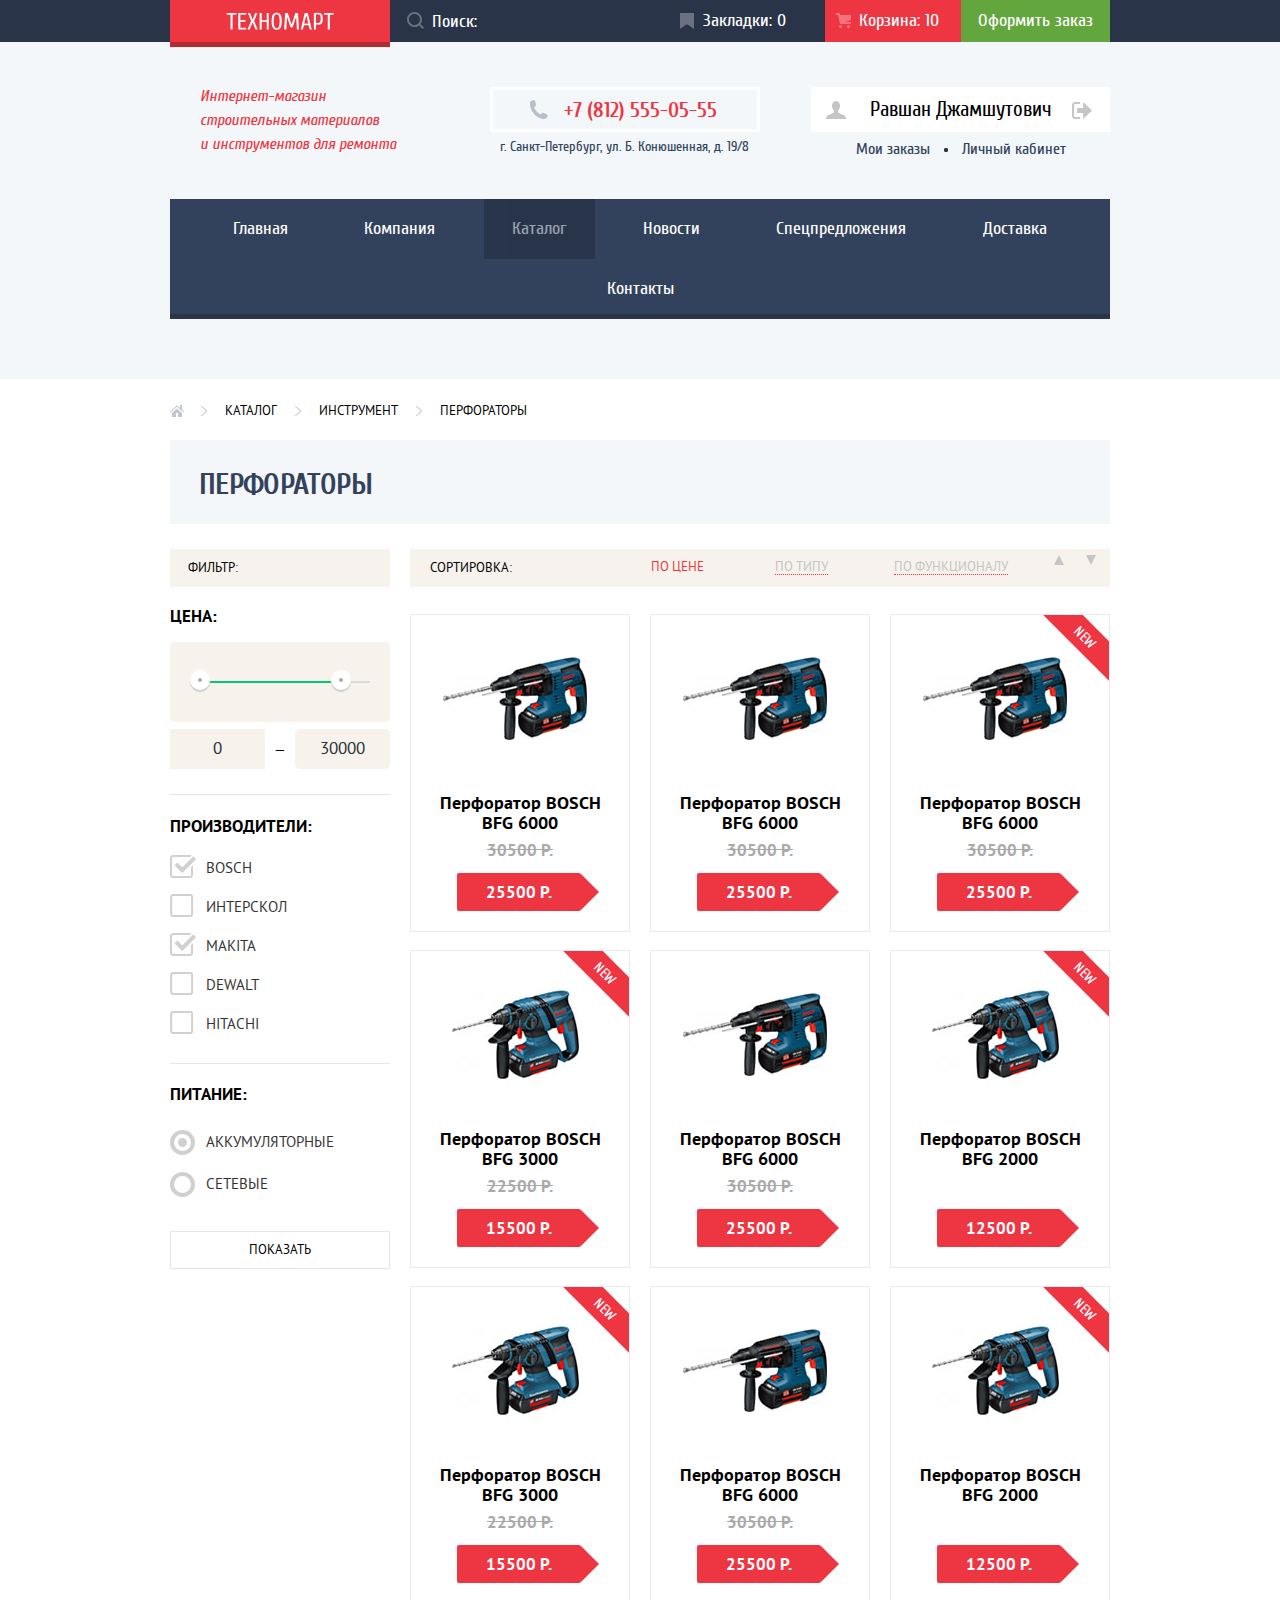
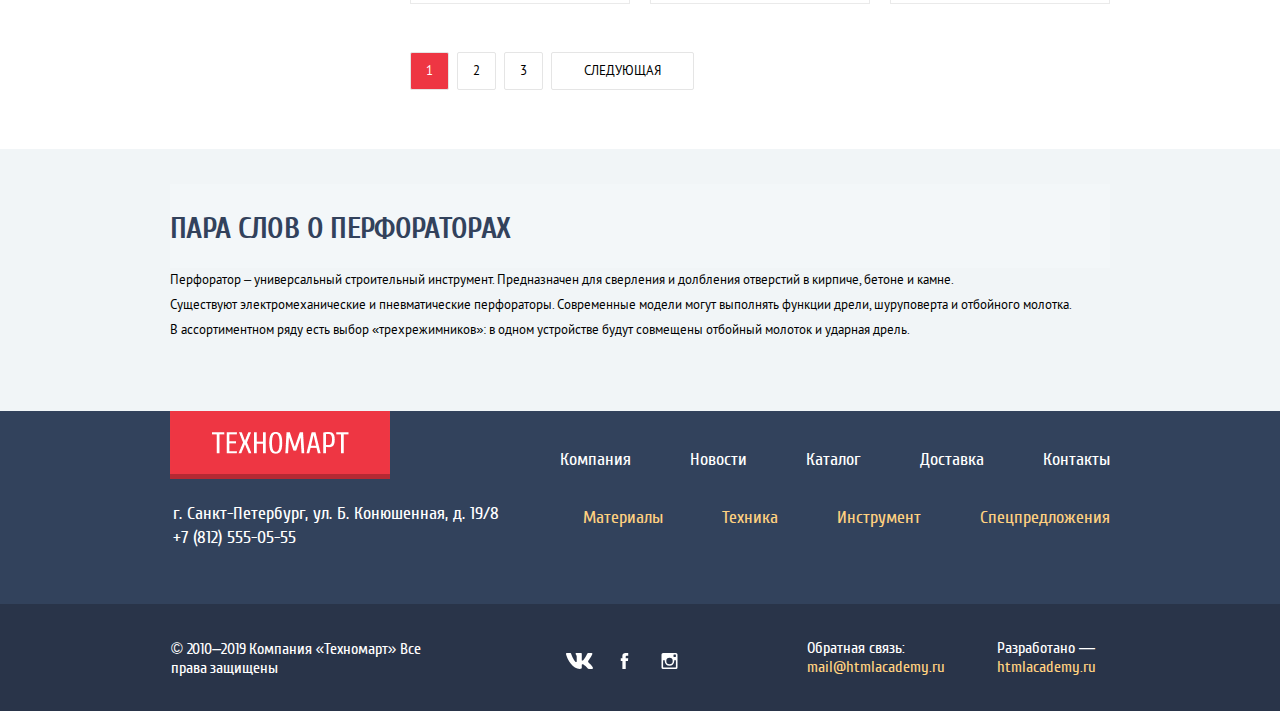
==== commit f2bdbd30: "Исправления" ====
--- a/catalog.html
+++ b/catalog.html
@@ -48,7 +48,7 @@
                   и&nbsp;инструментов для ремонта</i>
                </p>
             </div>
-            <div class="top-contacts">
+            <div class="top-contacts catalog-contacts">
                <h2 class="visualy-hidden">Наши контакты</h2>
                <a href="tel:+78125550555" class="top-phone" title="Позвонить нам">+7 (812) 555-05-55</a>
                <p class="top-address">г. Санкт-Петербург, ул. Б. Конюшенная, д. 19/8</p>
@@ -363,7 +363,7 @@
             <div class="title-wrapper back-lightblue perfo-title">
                <h2 class="title catalog-title">Пара слов о перфораторах</h2>
             </div>
-            <p>Перфоратор - универсальный строительный инструмент. Предназначен для сверления и долбления отверстий в кирпиче, бетоне и камне.</p>
+            <p>Перфоратор &ndash; универсальный строительный инструмент. Предназначен для сверления и долбления отверстий в кирпиче, бетоне и камне.</p>
             <p>Существуют электромеханические и пневматические перфораторы. Современные модели могут выполнять функции дрели, шуруповерта и отбойного молотка.</p>
             <p>В ассортиментном ряду есть выбор «трехрежимников»: в одном устройстве будут совмещены отбойный молоток и ударная дрель.</p>
          </div>
--- a/css/style.css
+++ b/css/style.css
@@ -89,6 +89,19 @@
   --special-greenlight: #8ED78F;
   --special-yellowlight: #FFC047;
   --extra-yellow: #F7F3EC;
+  --extra-red: #CA2C37;
+  --extra-grey-1: #cfcfcf;
+  --extra-grey-2: #ababab;
+  --extra-grey-3: #d7dcde;
+  --extra-green: #00ca74;
+  --extra-green-2: #367315;
+  --extra-grayblue: #405069;
+  --extra-grayblue-2: #3D546F;
+  --extra-grayblue-3: #283136;
+  --extra-darkblue: #1D2739;
+  --extra-darkblue-2: #161D29;
+
+
 
   --text-silver: #A9A9A9;
   --text-gold: #FFD180;
@@ -103,13 +116,7 @@
   --error: #BA2732;
 }
 
-/*
-#CA2C37;
-#161D29;
-#3D546F;
-#1D2739;
-#367315;
-#63A63E;*/
+
 
 /********************/
 /* Глобальные стили */
@@ -199,7 +206,7 @@
 }
 
 .button:hover{
-  background-color: #CA2C37;
+  background-color: var(--extra-red);
 }
 
 .button:active{
@@ -424,7 +431,7 @@
 }
 
 .top-user-menu .bookmark a:active{
-  background-color: #161D29;
+  background-color: var(--extra-darkblue-2);
 }
 
 .red-back a{
@@ -578,7 +585,7 @@
 }
 
 /* Контакты шапки */
-.top-contacts{
+.top-contacts {
   -ms-grid-column: 2;
   -ms-grid-column-span: 1;
   grid-column: 2 / 3;
@@ -590,7 +597,11 @@
   -webkit-box-sizing: border-box;
           box-sizing: border-box;
   margin-bottom: 40px;
-  margin-left: /*20*/38px;
+  margin-left: 22px;
+}
+
+.top-contacts.catalog-contacts{
+  margin-left: 38px;
 }
 
 .top-phone{
@@ -702,7 +713,7 @@
 }
 
 .enter:hover svg path{
-  fill: #3D546F;
+  fill: var(--extra-grayblue-2);
 }
 
 .enter:active svg path{
@@ -840,7 +851,7 @@
 }
 
 .user-profile:hover path{
-  fill: #3D546F;
+  fill: var(--extra-grayblue-2);
 }
 
 .user-profile:active path{
@@ -872,7 +883,7 @@
 }
 
 .exit-button:hover path{
-  fill: #3D546F;
+  fill: var(--extra-grayblue-2);
 }
 
 .exit-button:active path{
@@ -903,7 +914,6 @@
 
 /* Список ссылок навигации */
 .main-nav-list{
-  /*padding: 0 20 0 0px;*/
   padding: 0 25px;
   margin: 0;
   list-style: none;
@@ -942,7 +952,7 @@
 }
 
 .main-nav-link:active .main-nav-link, .main-nav-item.current .main-nav-link{
-  background-color: #1D2739;
+  background-color: var(--extra-darkblue);
   color: var(--basic-white);
   opacity: 0.5;
 }
@@ -1377,7 +1387,6 @@
           align-items: center;
   padding: 0;
   margin: 0;
- /* padding-bottom: 21px;*/
   margin-right: 20px;
   margin-bottom: 20px;
   overflow: hidden;
@@ -1392,42 +1401,39 @@
   padding: 0;
   margin: 0;
   display: flex;
+  align-items: center;
+  justify-content: center;
 }
 
 .good-img{
-  margin: auto;
+  margin-bottom: 10px;
+  margin-right: 10px;
 }
 
 .good-list .good-img[src*="9000"]{
   background: var(--greylight);
   width: 184px;
   height: 160px;
- /* margin-top: 7px;
-  margin-left: 17px;*/
+  margin-bottom: 4px;
+  margin-right: 0px;
 }
 
 .good-list .good-img[src*="3000"]{
   background: var(--greylight);
   width: 127px;
   height: 112px;
- /* margin-top: 28px;
-  margin-left: 39px;*/
 }
 
 .good-list .good-img[src*="6000"]{
   background: var(--greylight);
   width: 144px;
   height: 128px;
- /* margin-top: 21px;
-  margin-left: 32px;*/
 }
 
 .good-list .good-img[src*="2000"]{
   background: var(--greylight);
   width: 127px;
   height: 112px;
-  /*margin-top: 28px;
-  margin-left: 39px;*/
 }
 
 
@@ -1449,7 +1455,6 @@
   font-size: 18px;
   line-height: 20px;
   font-weight: 700;
-  /*margin: 8px auto 7px auto;*/
   margin: 0 auto;
 }
 
@@ -1532,8 +1537,8 @@
 .menu-good .buy-button{
   color: var(--basic-white);
   background-color: var(--basic-green);
-  -webkit-box-shadow: inset 0px -3px 0px #367315;
-          box-shadow: inset 0px -3px 0px #367315;
+  -webkit-box-shadow: inset 0px -3px 0px var(--extra-green-2);
+          box-shadow: inset 0px -3px 0px var(--extra-green-2);
   border: none;
   margin-bottom: 10px;
   position: relative;
@@ -1564,7 +1569,7 @@
 
 .menu-good .bookmark-button{
   color: var(--basic-menublue);
-  border: 3px solid #63A63E;
+  border: 3px solid var(--basic-green);
 }
 
 .menu-good .bookmark-button:hover{
@@ -1682,17 +1687,44 @@
   display: flex;
   width: 100%;
   height: 100%;
-
-
+  justify-content: center;
+  align-items: center;
 }
 
 .manufact-img{
   background: var(--greylight);
-  margin: auto;
   max-width: 220px;
   max-height: 145px;
 }
 
+.manufact-item:nth-child(2) .manufact-img{
+  margin-bottom: 5px;
+}
+
+.manufact-item:nth-child(3) .manufact-img{
+  margin-bottom: 5px;
+}
+
+.manufact-item:nth-child(4) .manufact-img{
+  margin-bottom: 2px;
+}
+
+.manufact-item:nth-child(5) .manufact-img{
+  margin-bottom: -1px;
+  margin-left: 5px;
+}
+
+.manufact-item:nth-child(6) .manufact-img{
+  margin-bottom: 5px;
+}
+
+.manufact-item:nth-child(7) .manufact-img{
+  margin-bottom: 2px;
+}
+
+.manufact-item:nth-child(8) .manufact-img{
+  margin-bottom: 5px;
+}
 
 
 /*** Сервисы ***/
@@ -1786,8 +1818,8 @@
   background-color: var(--basic-menublue);
   height: 61px;
   margin-bottom: 1px;
-  -webkit-box-shadow: 0px 1px 0px var(--basic-darkblue), inset 0px 1px 0px #405069;
-          box-shadow: 0px 1px 0px var(--basic-darkblue), inset 0px 1px 0px #405069;
+  -webkit-box-shadow: 0px 1px 0px var(--basic-darkblue), inset 0px 1px 0px var(--extra-grayblue);
+          box-shadow: 0px 1px 0px var(--basic-darkblue), inset 0px 1px 0px var(--extra-grayblue);
 }
 
 /* кнопки меню сервисов*/
@@ -1805,17 +1837,17 @@
 }
 
 .services-menu-button:hover{
-  background: #293449;
+  background: var(--basic-darkblue);
   color: var(--basic-white);
-  -webkit-box-shadow: 0px 1px 0px #293449, inset 0px 1px 0px #405069;
-          box-shadow: 0px 1px 0px #293449, inset 0px 1px 0px #405069;
+  -webkit-box-shadow: 0px 1px 0px var(--basic-darkblue), inset 0px 1px 0px var(--extra-grayblue);
+          box-shadow: 0px 1px 0px var(--basic-darkblue), inset 0px 1px 0px var(--extra-grayblue);
 }
 
 .services-menu-button:active, .services-menu-item .services-active{
-  background: #FFFFFF;
+  background: var(--basic-white);
   color: var(--basic-menublue);
-  -webkit-box-shadow: 0px 1px 0px #FFFFFF, inset 0px 1px 0px #FFFFFF;
-          box-shadow: 0px 1px 0px #FFFFFF, inset 0px 1px 0px #FFFFFF;
+  -webkit-box-shadow: 0px 1px 0px var(--basic-white), inset 0px 1px 0px var(--basic-white);
+          box-shadow: 0px 1px 0px var(--basic-white), inset 0px 1px 0px var(--basic-white);
 }
 
 
@@ -1838,7 +1870,6 @@
   height: 100%;
   top: 0;
   left: 0;
-  overflow: hidden;
 }
 
 .services-item figure{
@@ -1851,7 +1882,33 @@
   margin-bottom: 30px;
 }
 
+.services-list p{
+  font-weight: normal;
+  margin-top: 0;
+  margin-bottom: 0px;
+}
+
+.delivery p{
+  width: 275px;
+}
+
+.guarantee p{
+  width: 315px;
+  margin-top: -6px;
+}
+
+.credit p{
+  width: 280px;
+  margin-top: -2px;
+}
+
 .services-item .button{
+  margin-top: 26px;
+  padding-top: 10px;
+  padding-left: 2px;
+  font-weight: normal;
+  font-size: 14px;
+  line-height: 18px;
   width: 195px;
   height: 38px;
 }
@@ -1862,7 +1919,7 @@
   top: 0;
 }
 
-.services-item:nth-child(1) .services-pic{
+.delivery .services-pic{
   background: var(--greylight);
   width: 468px;
   height: 261px;
@@ -1870,25 +1927,20 @@
   right: 1px;
 }
 
-.services-item:nth-child(2) .services-pic{
+.guarantee .services-pic{
   background: var(--greylight);
   width: 389px;
   height: 283px;
-  top: 3px;
+  top: -3px;
   right: -8px;
 }
 
-.services-item:nth-child(3) .services-pic{
+.credit .services-pic{
   background: var(--greylight);
   width: 465px;
   height: 285px;
   right: -10px;
-}
-
-.services-list p{
-  font-weight: normal;
-  margin-top: 0;
-  margin-bottom: 0px;
+  top: -2px;
 }
 
 .services-current{
@@ -2202,9 +2254,9 @@
   display: -webkit-box;
   display: -ms-flexbox;
   display: flex;
-  background: -o-linear-gradient(bottom, #212A3A, #212A3A);
-  background: -webkit-gradient(linear, left bottom, left top, from(#212A3A), to(#212A3A));
-  background: linear-gradient(0deg, #212A3A, #212A3A);
+  background: -o-linear-gradient(bottom, var(--icon-back), var(--icon-back));
+  background: -webkit-gradient(linear, left bottom, left top, from(var(var(--icon-back))), to(var(var(--icon-back))));
+  background: linear-gradient(0deg, var(var(--icon-back)), var(var(--icon-back)));
   width: 42px;
   height: 42px;
   border-radius: 50%;
@@ -2530,13 +2582,13 @@
 
 .range-controls .scale{
   height: 2px;
-  background: #d7dcde;
+  background: var(--extra-grey-3);
 }
 
 .range-controls .bar{
   width: 150px;
   height: 2px;
-  background: #00ca74;
+  background: var(--extra-green);
 }
 
 .range-controls .toggle{
@@ -2546,11 +2598,11 @@
   width: 4px;
   height: 4px;
   padding: 0;
-  border: 8px solid #ffffff;
-  background-color: #ababab;
+  border: 8px solid var(--basic-white);
+  background-color: var(--extra-grey-2);
   border-radius: 50%;
-  -webkit-box-shadow: 0 2px 1px 0 #cfcfcf;
-          box-shadow: 0 2px 1px 0 #cfcfcf;
+  -webkit-box-shadow: 0 2px 1px 0 var(--extra-grey-1);
+          box-shadow: 0 2px 1px 0 var(--extra-grey-1);
   cursor: pointer;
 }
 
@@ -2586,7 +2638,7 @@
   width: 95px;
   padding: 10px;
   text-align: center;
-  color: #283136;
+  color: var(--extra-grayblue-3);
   border: none;
   border-radius: 5px;
   font-family: inherit;
@@ -2624,7 +2676,7 @@
 }
 
 .filter-item:focus-within label{
-  outline: 3px solid rgba(0, 0, 0, 0.9);
+  outline: 3px solid rgba(0, 0, 0, 0.8);
 }
 
 .filter-input-checkbox:checked + label::before{
@@ -2882,7 +2934,7 @@
 }
 
 .catalog-list .good-img{
-  margin-left: 33px;
+  margin-bottom: 0px;
 }
 
 
@@ -2965,11 +3017,12 @@
 }
 
 .catalod-desc p{
+  font-family: "PT Sans", Arial, sans-serif;
   font-size: 13px;
   line-height: 24px;
   padding: 0;
   margin: 0;
-  letter-spacing: 0.6px;
+  margin-bottom: 1px;
 }
 
 
@@ -2986,7 +3039,7 @@
 /* общие стили модальных окон */
 .modal-fade::before{
   content: '';
-  background: #000;
+  background: var(--basic-black);
   position: fixed;
   left: 0;
   top: 0;
@@ -3290,12 +3343,12 @@
 }
 
 .modal-add .m-button-add:hover{
-  background-color: #CA2C37;
+  background-color: var(--extra-red);
   color: var(--basic-white);
 }
 
 .modal-add .m-button-add:active{
-  background-color: #BA2732;
+  background-color: var(--error);
   color: var(--basic-white);
 }
 
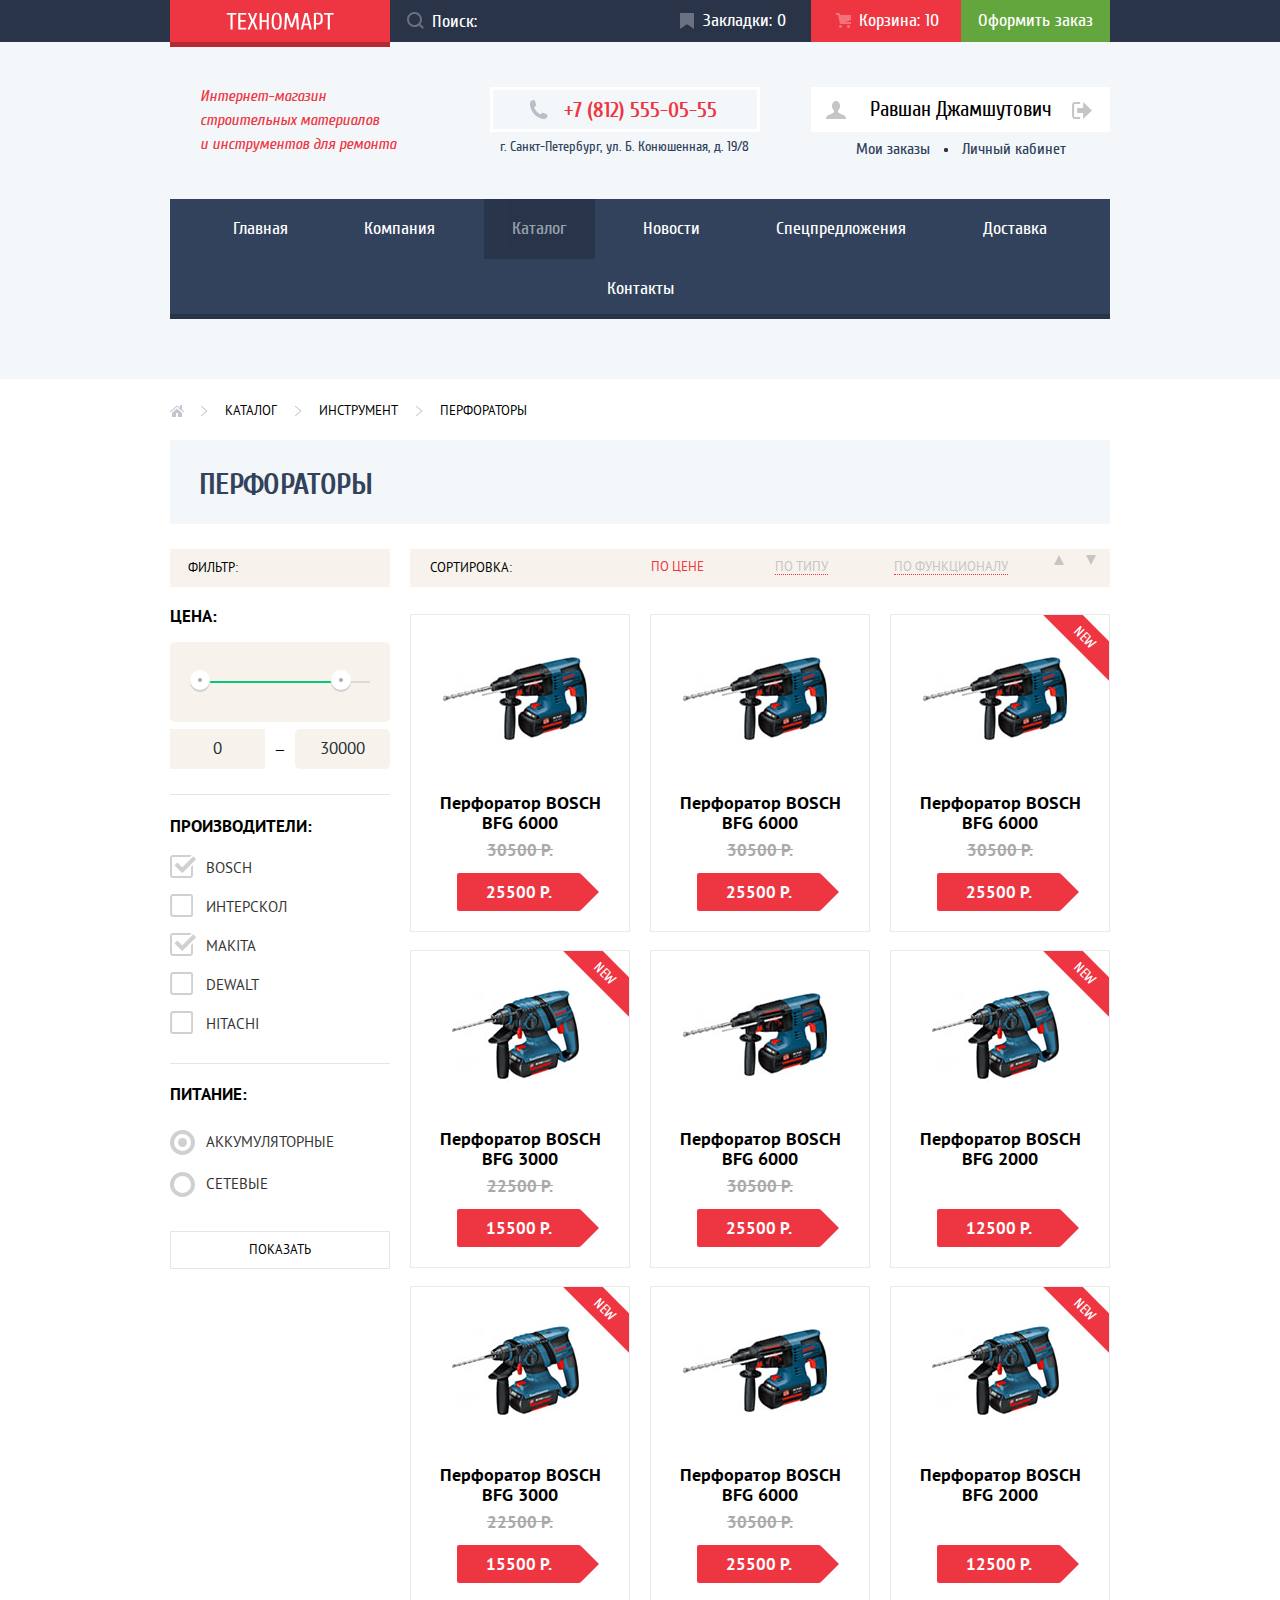
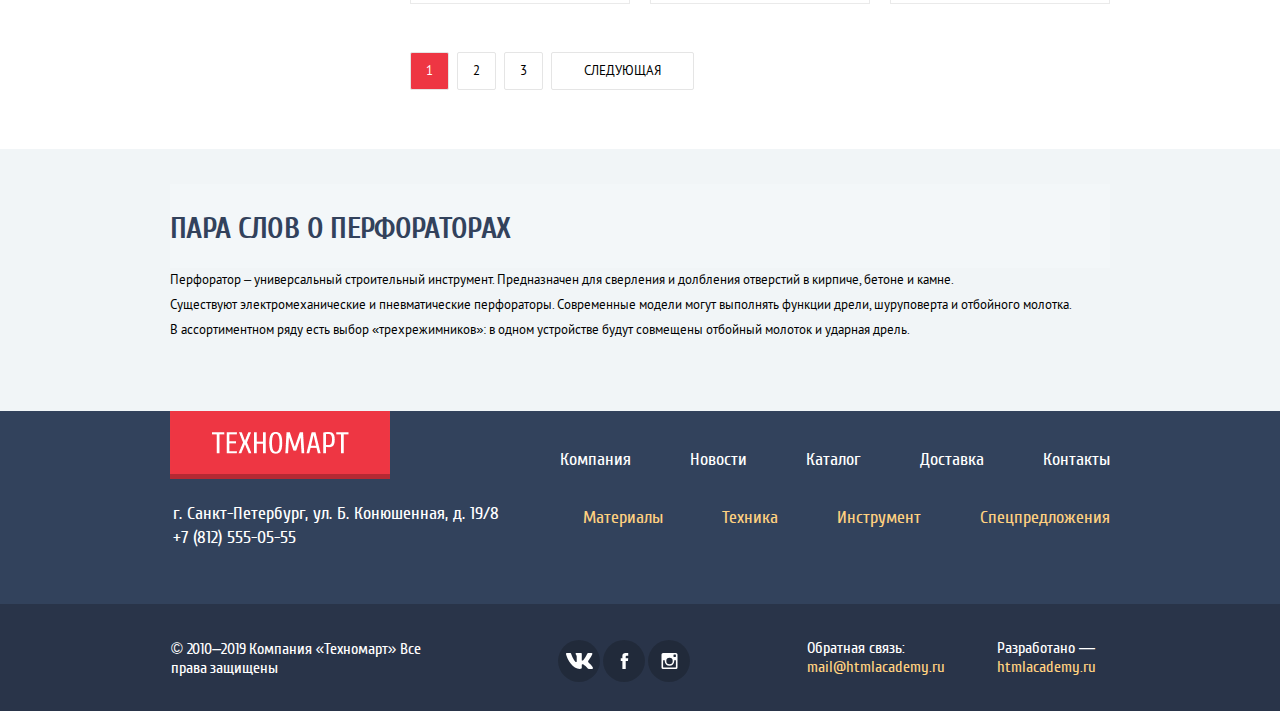
==== commit 434f869f: "Вторая попытка" ====
--- a/catalog.html
+++ b/catalog.html
@@ -6,7 +6,7 @@
       <link rel="icon" href="favicon.ico">
       <link rel="icon" href="img/favicon/152.svg" type="image/svg+xml">
       <link rel="stylesheet" type="text/css" href="css/normalize.css">
-      <link rel="stylesheet" type="text/css" href="css/style.css">
+      <link rel="stylesheet" type="text/css" href="css/style.min.css">
    </head>
 
    <body class="page-body">
@@ -22,6 +22,7 @@
             </a>
             <!-- поиск -->
             <form action="#" method="GET" class="form-search">
+               <label for="search" class="visualy-hidden">Поиск по сайту</label>
                <input type="search" name="search" id="search" placeholder="Поиск:">
                <svg width="17" height="17" viewBox="0 0 17 17" fill="none" xmlns="http://www.w3.org/2000/svg">
                   <path fill-rule="evenodd" clip-rule="evenodd" d="M13.458 12.044L17 15.586L15.586 17L12.044 13.458C10.782 14.421 9.21 15 7.5 15C3.35786 15 0 11.6421 0 7.5C0 3.35786 3.35786 0 7.5 0C11.6421 0 15 3.35786 15 7.5C15.0001 9.14309 14.4581 10.7403 13.458 12.044ZM7.5 2C4.467 2 2 4.467 2 7.5C2.00331 10.5362 4.4638 12.9967 7.5 13C10.532 13 13 10.532 13 7.5C13 4.467 10.532 2 7.5 2Z" fill="white"/>
@@ -57,13 +58,13 @@
                <h2 class="visualy-hidden">Блок авторизации</h2>
                <div class="user-account">
                   <a href="#" class="user-profile" title="Перейти на личную страницу пользователя">
-                     <svg width="20" height="18" viewBox="0 0 20 18" fill="none" xmlns="http://www.w3.org/2000/svg" alt="Иконка авторизованного пользователя">
+                     <svg width="20" height="18" viewBox="0 0 20 18" fill="none" xmlns="http://www.w3.org/2000/svg" aria-label="Иконка авторизованного пользователя">
                         <path d="M17.881 14.166C15.737 13.431 13.625 12.5 12.674 11.776C12.017 11.275 11.904 10.158 12.157 9.361C13.275 8.458 14.021 6.884 14.021 5.083C14.021 2.276 12.221 0 10 0C7.77902 0 5.97901 2.276 5.97901 5.083C5.97901 6.884 6.72501 8.457 7.84201 9.36C8.09501 10.158 7.98302 11.275 7.32502 11.776C6.37502 12.5 4.26201 13.43 2.11801 14.166C-0.0259852 14.902 1.48343e-05 18 1.48343e-05 18H20C20 18 20.025 14.901 17.881 14.166Z" fill="#C5C5C5"/>
                      </svg>
                      Равшан Джамшутович
                   </a>
                   <a href="#" class="exit-button" title="Выйти из аккаунта">
-                     <svg width="20" height="17" viewBox="0 0 20 17" fill="none" xmlns="http://www.w3.org/2000/svg" alt="Выход из аккаунта">
+                     <svg width="20" height="17" viewBox="0 0 20 17" fill="none" xmlns="http://www.w3.org/2000/svg" aria-label="Выход из аккаунта">
                         <path d="M20 8.5L11.125 0V6H5.125V11H11.125V17L20 8.5Z" fill="#C5C5C5"/>
                         <path d="M2.10601 13.952V3.048C2.12401 2.672 2.27701 1.991 3.11601 1.991H8.14301V0H3.11601C0.938006 0 0.112006 1.81 0.0870056 3.027V13.973C0.112006 15.189 0.938006 17 3.11601 17H8.14301V15.01H3.11601C2.27701 15.01 2.12401 14.327 2.10601 13.952Z" fill="#C5C5C5"/>
                      </svg>
@@ -201,7 +202,7 @@
                   </div>
                   <!-- Меню сортировки -->
                   <ul class="sorting-list">
-                     <li class="sorting-item"><button type="button" class="sorting-button active">По&nbsp;цене</li></button>
+                     <li class="sorting-item"><button type="button" class="sorting-button active">По&nbsp;цене</button></li>
                      <li class="sorting-item"><button type="button" class="sorting-button">По&nbsp;типу</button></li>
                      <li class="sorting-item"><button type="button" class="sorting-button">По&nbsp;функционалу</button></li>
                      <li class="sorting-item triangle"><button type="button" class="sorting-button active" aria-label="по возрастанию" title="по возрастанию"><!--По возрастанию--></button></li>
@@ -220,10 +221,10 @@
                            <p class="good-newprice">25500 Р.</p>
                         </div>
                         <div class="good-img-wrapper">
-                           <img src="img/goods/hd-bfg-6000.jpg" width="144" height="128" alt="Перфоратор BOSCH BFG 6000" class="good-img" alt="Универсальный инструмент для дома">
-                        </div>
-                        <div class="menu-good">
-                           <a type="button" class="card-button buy-button" aria-label="купить товар" tabindex="0">Купить</a>
+                           <img src="img/goods/hd-bfg-6000.jpg" width="144" height="128" class="good-img" alt="Универсальный инструмент для дома">
+                        </div>
+                        <div class="menu-good">
+                           <a href="#" class="card-button buy-button" aria-label="купить товар" tabindex="0">Купить</a>
                            <button type="button" class="card-button bookmark-button" aria-label="добавить товар в закладки">В закладки</button>
                         </div>
                      </li>
@@ -234,10 +235,10 @@
                            <p class="good-newprice">25500 Р.</p>
                         </div>
                         <div class="good-img-wrapper">
-                           <img src="img/goods/hd-bfg-6000.jpg" width="144" height="128" alt="Перфоратор BOSCH BFG 6000" class="good-img" alt="Универсальный инструмент для дома">
-                        </div>
-                        <div class="menu-good">
-                           <a type="button" class="card-button buy-button" aria-label="купить товар" tabindex="0">Купить</a>
+                           <img src="img/goods/hd-bfg-6000.jpg" width="144" height="128" class="good-img" alt="Универсальный инструмент для дома">
+                        </div>
+                        <div class="menu-good">
+                           <a href="#" class="card-button buy-button" aria-label="купить товар" tabindex="0">Купить</a>
                            <button type="button" class="card-button bookmark-button" aria-label="добавить товар в закладки">В закладки</button>
                         </div>
                      </li>
@@ -248,10 +249,10 @@
                            <p class="good-newprice">25500 Р.</p>
                         </div>
                         <div class="good-img-wrapper">
-                           <img src="img/goods/hd-bfg-6000.jpg" width="144" height="128" alt="Перфоратор BOSCH BFG 6000" class="good-img" alt="Универсальный инструмент для дома">
-                        </div>
-                        <div class="menu-good">
-                           <a type="button" class="card-button buy-button" aria-label="купить товар" tabindex="0">Купить</a>
+                           <img src="img/goods/hd-bfg-6000.jpg" width="144" height="128" class="good-img" alt="Универсальный инструмент для дома">
+                        </div>
+                        <div class="menu-good">
+                           <a href="#" class="card-button buy-button" aria-label="купить товар" tabindex="0">Купить</a>
                            <button type="button" class="card-button bookmark-button" aria-label="добавить товар в закладки">В закладки</button>
                         </div>
                      </li>
@@ -262,10 +263,10 @@
                            <p class="good-newprice">15500 Р.</p>
                         </div>
                         <div class="good-img-wrapper">
-                           <img src="img/goods/hd-bfg-3000.jpg" width="127" height="112" alt="Перфоратор BOSCH BFG 3000" class="good-img" alt="Усиленный инструмент для дома и дачи">
-                        </div>
-                        <div class="menu-good">
-                           <a type="button" class="card-button buy-button" aria-label="купить товар" tabindex="0">Купить</a>
+                           <img src="img/goods/hd-bfg-3000.jpg" width="127" height="112" class="good-img" alt="Усиленный инструмент для дома и дачи">
+                        </div>
+                        <div class="menu-good">
+                           <a href="#" class="card-button buy-button" aria-label="купить товар" tabindex="0">Купить</a>
                            <button type="button" class="card-button bookmark-button" aria-label="добавить товар в закладки">В закладки</button>
                         </div>
                      </li>
@@ -276,10 +277,10 @@
                            <p class="good-newprice">25500 Р.</p>
                         </div>
                         <div class="good-img-wrapper">
-                           <img src="img/goods/hd-bfg-6000.jpg" width="144" height="128" alt="Перфоратор BOSCH BFG 6000" class="good-img" alt="Универсальный инструмент для дома">
-                        </div>
-                        <div class="menu-good">
-                           <a type="button" class="card-button buy-button" aria-label="купить товар" tabindex="0">Купить</a>
+                           <img src="img/goods/hd-bfg-6000.jpg" width="144" height="128" class="good-img" alt="Универсальный инструмент для дома">
+                        </div>
+                        <div class="menu-good">
+                           <a href="#" class="card-button buy-button" aria-label="купить товар" tabindex="0">Купить</a>
                            <button type="button" class="card-button bookmark-button" aria-label="добавить товар в закладки">В закладки</button>
                         </div>
                      </li>
@@ -290,10 +291,10 @@
                            <p class="good-newprice">12500 Р.</p>
                         </div>
                         <div class="good-img-wrapper">
-                           <img src="img/goods/hd-bfg-2000.jpg" width="127" height="112" alt="Перфоратор BOSCH BFG 2000" class="good-img" alt="Легкий инструмент для начинающих">
-                        </div>
-                        <div class="menu-good">
-                           <a type="button" class="card-button buy-button" aria-label="купить товар" tabindex="0">Купить</a>
+                           <img src="img/goods/hd-bfg-2000.jpg" width="127" height="112" class="good-img" alt="Легкий инструмент для начинающих">
+                        </div>
+                        <div class="menu-good">
+                           <a href="#" class="card-button buy-button" aria-label="купить товар" tabindex="0">Купить</a>
                            <button type="button" class="card-button bookmark-button" aria-label="добавить товар в закладки">В закладки</button>
                         </div>
                      </li>
@@ -304,10 +305,10 @@
                            <p class="good-newprice">15500 Р.</p>
                         </div>
                         <div class="good-img-wrapper">
-                           <img src="img/goods/hd-bfg-3000.jpg" width="127" height="112" alt="Перфоратор BOSCH BFG 3000" class="good-img" alt="Усиленный инструмент для дома и дачи">
-                        </div>
-                        <div class="menu-good">
-                           <a type="button" class="card-button buy-button" aria-label="купить товар" tabindex="0">Купить</a>
+                           <img src="img/goods/hd-bfg-3000.jpg" width="127" height="112" class="good-img" alt="Усиленный инструмент для дома и дачи">
+                        </div>
+                        <div class="menu-good">
+                           <a href="#" class="card-button buy-button" aria-label="купить товар" tabindex="0">Купить</a>
                            <button type="button" class="card-button bookmark-button" aria-label="добавить товар в закладки">В закладки</button>
                         </div>
                      </li>
@@ -318,10 +319,10 @@
                            <p class="good-newprice">25500 Р.</p>
                         </div>
                         <div class="good-img-wrapper">
-                           <img src="img/goods/hd-bfg-6000.jpg" width="144" height="128" alt="Перфоратор BOSCH BFG 6000" class="good-img" alt="Универсальный инструмент для дома">
-                        </div>
-                        <div class="menu-good">
-                           <a type="button" class="card-button buy-button" aria-label="купить товар" tabindex="0">Купить</a>
+                           <img src="img/goods/hd-bfg-6000.jpg" width="144" height="128" class="good-img" alt="Универсальный инструмент для дома">
+                        </div>
+                        <div class="menu-good">
+                           <a href="#" class="card-button buy-button" aria-label="купить товар" tabindex="0">Купить</a>
                            <button type="button" class="card-button bookmark-button" aria-label="добавить товар в закладки">В закладки</button>
                         </div>
                      </li>
@@ -332,10 +333,10 @@
                            <p class="good-newprice">12500 Р.</p>
                         </div>
                         <div class="good-img-wrapper">
-                           <img src="img/goods/hd-bfg-2000.jpg" width="127" height="112" alt="Перфоратор BOSCH BFG 2000" class="good-img" alt="Легкий инструмент для начинающих">
-                        </div>
-                        <div class="menu-good">
-                           <a type="button" class="card-button buy-button" aria-label="купить товар" tabindex="0">Купить</a>
+                           <img src="img/goods/hd-bfg-2000.jpg" width="127" height="112" class="good-img" alt="Легкий инструмент для начинающих">
+                        </div>
+                        <div class="menu-good">
+                           <a href="#" class="card-button buy-button" aria-label="купить товар" tabindex="0">Купить</a>
                            <button type="button" class="card-button bookmark-button" aria-label="добавить товар в закладки">В закладки</button>
                         </div>
                      </li>
@@ -466,6 +467,6 @@
       </section>
    </div>
 
-   <script src="js/catalog.js"></script>
+   <script src="js/catalog.min.js"></script>
   </body>
 </html>
--- a/css/style.min.css
+++ b/css/style.min.css
@@ -0,0 +1 @@
+@-webkit-keyframes bounce{0%{-webkit-transform:translateY(2200px);transform:translateY(2200px)}70%{-webkit-transform:translateY(30px);transform:translateY(30px)}90%{-webkit-transform:translateY(-10px);transform:translateY(-10px)}to{-webkit-transform:translateY(0);transform:translateY(0)}}@keyframes bounce{0%{-webkit-transform:translateY(2200px);transform:translateY(2200px)}70%{-webkit-transform:translateY(30px);transform:translateY(30px)}90%{-webkit-transform:translateY(-10px);transform:translateY(-10px)}to{-webkit-transform:translateY(0);transform:translateY(0)}}@-webkit-keyframes shake{0%,to{-webkit-transform:translateX(0);transform:translateX(0)}10%,30%,50%,70%,90%{-webkit-transform:translateX(-10px);transform:translateX(-10px)}20%,40%,60%,80%{-webkit-transform:translateX(10px);transform:translateX(10px)}}@keyframes shake{0%,to{-webkit-transform:translateX(0);transform:translateX(0)}10%,30%,50%,70%,90%{-webkit-transform:translateX(-10px);transform:translateX(-10px)}20%,40%,60%,80%{-webkit-transform:translateX(10px);transform:translateX(10px)}}@font-face{font-family:"Cuprum";font-style:normal;font-weight:400;src:local("Cuprum"),url(../fonts/cuprum.woff2) format("woff2"),url(../fonts/cuprum.woff) format("woff")}@font-face{font-family:"Cuprum";font-style:italic;font-weight:400;src:local("Cuprum"),url(../fonts/cuprumitalic.woff2) format("woff2"),url(../fonts/cuprumitalic.woff) format("woff")}@font-face{font-family:"Cuprum";font-style:normal;font-weight:700;src:local("Cuprum"),url(../fonts/cuprumbold.woff2) format("woff2"),url(../fonts/cuprumbold.woff) format("woff")}@font-face{font-family:"Cuprum";font-style:italic;font-weight:700;src:local("Cuprum"),url(../fonts/cuprumbolditalic.woff2) format("woff2"),url(../fonts/cuprumbolditalic.woff) format("woff")}@font-face{font-family:"PT Sans";font-style:normal;font-weight:400;src:local("PT Sans"),url(../fonts/ptsans.woff2) format("woff2"),url(../fonts/ptsans.woff) format("woff")}@font-face{font-family:"PT Sans";font-style:normal;font-weight:700;src:local("PT Sans"),url(../fonts/ptsansbold.woff2) format("woff2"),url(../fonts/ptsansbold.woff) format("woff")}:root{--basic-black:#000000;--basic-white:#ffffff;--basic-background:#F1F5F7;--basic-darkblue:#293449;--basic-menublue:#32425C;--basic-bluelight:#F3F7F9;--basic-bluelight2:#F2F6F8;--basic-yellowlight:#F9F5F0;--basic-lightyellow:#F7F3EC;--basic-greylight:#C5C5C5;--basic-greylight2:#E5E5E5;--basic-red:#EE3643;--basic-green:#63A63E;--special-yellow:#FFBF47;--special-blue:#3BBCE3;--special-lilac:#DC91D8;--special-greenlight:#8ED78F;--special-yellowlight:#FFC047;--extra-yellow:#F7F3EC;--extra-red:#CA2C37;--extra-grey-1:#cfcfcf;--extra-grey-2:#ababab;--extra-grey-3:#d7dcde;--extra-green:#00ca74;--extra-green-2:#367315;--extra-grayblue:#405069;--extra-grayblue-2:#3D546F;--extra-grayblue-3:#283136;--extra-darkblue:#1D2739;--extra-darkblue-2:#161D29;--text-silver:#A9A9A9;--text-gold:#FFD180;--border-greylight:#EAEAEA;--icon-back:#212A3A;--modal-footer:#F4F4F4;--success:#5FBB2D;--active-green:#518534;--hover-green:#5FBB2D;--warning:#FFBF47;--error:#BA2732}.back-basic{background-color:var(--basic-background)}.back-lightblue{background-color:var(--basic-bluelight)}.back-lightyellow{background-color:var(--basic-lightyellow)}.gray-border{background-color:var(--basic-white);border:1px solid var(--border-greylight)}.title-wrapper{height:89px;display:-ms-grid;display:grid;-ms-grid-columns:1fr auto;grid-template-columns:1fr auto;-webkit-box-align:center;-ms-flex-align:center;align-items:center;padding-left:28px;padding-right:14px}.title{font-size:30px;line-height:30px;color:var(--basic-menublue);text-transform:uppercase}.title-black{color:var(--basic-black)}.visualy-hidden{position:absolute;width:1px;height:1px;margin:-1px;border:0;padding:0;white-space:nowrap;-webkit-clip-path:inset(100%);clip-path:inset(100%);clip:rect(0 0 0 0);overflow:hidden}.button{display:block;background-color:var(--basic-red);border:0;text-decoration:none;text-transform:uppercase;color:var(--basic-white);text-align:center;font-size:14px;line-height:38px;height:38px;width:192px;cursor:pointer;-webkit-box-sizing:border-box;box-sizing:border-box;padding-top:1px;margin-top:-1px}.button:hover{background-color:var(--extra-red)}.button:active{background-color:var(--error)}.page{height:100%}.container{display:block;width:940px;padding:0 10px;margin:0 auto}.page-body,.page-header{display:-ms-grid;display:grid}.page-body{position:relative;min-width:940px;margin:0;padding:0;background-color:var(--basic-white);color:var(--basic-black);font-family:"Cuprum",Arial,sans-serif;font-size:14px;line-height:24px;font-weight:400;min-height:100%;-ms-grid-rows:auto 1fr auto;grid-template-rows:auto 1fr auto;-ms-flex-line-pack:start;align-content:start}.page-header{-ms-grid-rows:42px auto;grid-template-rows:42px auto}.page-header a{text-decoration:none}.header-top{padding:0;margin:0;background-color:var(--basic-darkblue);color:var(--basic-white);font-size:18px;height:42px}.header-top .container{display:-ms-grid;display:grid;-ms-grid-columns:-webkit-min-content 1fr auto;-ms-grid-columns:min-content 1fr auto;grid-template-columns:-webkit-min-content 1fr auto;grid-template-columns:min-content 1fr auto}.link-logo{display:block;padding-top:11px;background-color:var(--basic-red);width:220px;height:35px;border-top:1px solid transparent;-webkit-box-shadow:inset 0 -5px 0 rgba(0,0,0,.24);box-shadow:inset 0 -5px 0 rgba(0,0,0,.24);z-index:1;cursor:pointer}.main-logo{width:108px;height:18px;margin:0 auto;background:var(--greylight);display:block}.link-logo:active{background-color:var(--error)}.form-search{position:relative;height:42px}.form-search input[type=search]::-webkit-search-cancel-button,.form-search input[type=search]::-webkit-search-decoration,.form-search input[type=search]::-webkit-search-results-button,.form-search input[type=search]::-webkit-search-results-decoration{display:none}.form-search input+svg{z-index:20;position:absolute;width:17px;height:17px;top:12px;left:17px}.form-search input:hover+svg path{fill:var(--basic-white);opacity:1}.form-search input+svg path,.form-search input:active+svg path{fill:var(--basic-white);opacity:.3}.form-search input:focus+svg path{fill:var(--basic-red);opacity:1}.form-search input{background-color:transparent;border-color:transparent;color:var(--basic-white);width:100%;height:100%;padding-left:40px}.form-search input:focus{background-color:var(--basic-white);color:var(--basic-black)}.form-search input:-moz-placeholder{color:var(--basic-white);font-size:18px;line-height:24px}.form-search input::-webkit-input-placeholder{color:var(--basic-white)}.form-search input:active:-moz-placeholder{color:rgba(255,255,255,.5)}.form-search input:active::-webkit-input-placeholder{color:rgba(255,255,255,.5)}.form-search input:focus:-moz-placeholder{color:var(--basic-black);background:var(--basic-white)}.form-search input:focus::-webkit-input-placeholder{color:var(--basic-black);background:var(--basic-white)}.top-button a,.top-button:visited a,.top-user-menu{display:-webkit-box;display:-ms-flexbox;display:flex}.top-user-menu{padding:0;margin:0;height:42px;list-style:none}.top-button a,.top-button:visited a{position:relative;-webkit-box-sizing:border-box;box-sizing:border-box;-webkit-box-align:center;-ms-flex-align:center;align-items:center;text-decoration:none;color:var(--basic-white);height:100%}.top-button a:hover{color:var(--basic-white)}.top-button a:active{color:rgba(255,255,255,.5)}.top-user-menu .bookmark a:active{background-color:var(--extra-darkblue-2)}.red-back a{background-color:var(--basic-red)}.red-back a:active,.red-back a:hover{background-color:var(--basic-darkblue)}.bookmark a,.cart a{width:150px;-webkit-box-pack:start;-ms-flex-pack:start;justify-content:flex-start;padding-left:42px}.cart a{padding-left:48px}.buy-top-button a{background-color:var(--basic-green);width:149px;-webkit-box-pack:center;-ms-flex-pack:center;justify-content:center}.buy-top-button a:hover{color:var(--basic-white);background-color:var(--hover-green)}.buy-top-button a:active{color:rgba(255,255,255,.5);background-color:var(--basic-green)}.top-button a::before{content:"";position:absolute;background-repeat:no-repeat;background-position:0 0;opacity:.3}.bookmark a::before{top:13px;left:19px;width:14px;height:16px;background-image:url(../img/icons/i-bookmark.png)}.cart a::before{top:13px;left:25px;width:15px;height:15px;background-image:url(../img/icons/i-cart.png)}.top-button a:hover::before{opacity:1}.top-button a:active::before{opacity:.3}.header-bottom{background-color:var(--basic-bluelight)}.header-bottom .container{display:-ms-grid;display:grid;-ms-grid-columns:auto 1fr auto;grid-template-columns:auto 1fr auto;-ms-grid-rows:-webkit-min-content auto;-ms-grid-rows:min-content auto;grid-template-rows:-webkit-min-content auto;grid-template-rows:min-content auto;-webkit-box-align:top;-ms-flex-align:top;align-items:top;padding-top:45px;padding-bottom:60px}.header-bottom .container>:nth-child(1){-ms-grid-row:1;-ms-grid-column:1}.header-bottom .container>:nth-child(2){-ms-grid-row:1;-ms-grid-column:2}.header-bottom .container>:nth-child(3){-ms-grid-row:1;-ms-grid-column:3}.header-bottom .container>:nth-child(4){-ms-grid-row:2;-ms-grid-column:1}.header-bottom .container>:nth-child(5){-ms-grid-row:2;-ms-grid-column:2}.header-bottom .container>:nth-child(6){-ms-grid-row:2;-ms-grid-column:3}.header-info{-ms-grid-column:1;-ms-grid-column-span:1;grid-column:1/2;-ms-grid-row:1;-ms-grid-row-span:1;grid-row:1/2;padding:0;margin:0}.top-slogan{margin-top:-2px;padding-left:30px;width:200px}.top-slogan i{font-size:16px;line-height:23px;font-style:italic;color:var(--basic-red)}.top-contacts,.top-phone{-webkit-box-sizing:border-box;box-sizing:border-box}.top-contacts{-ms-grid-column:2;-ms-grid-column-span:1;grid-column:2/3;-ms-grid-row:1;-ms-grid-row-span:1;grid-row:1/2;padding:0;margin:0 0 40px 22px}.top-contacts.catalog-contacts{margin-left:38px}.top-phone{display:-webkit-box;display:-ms-flexbox;display:flex;-webkit-box-align:center;-ms-flex-align:center;align-items:center;width:270px;height:45px;margin:0 auto 3px;position:relative;background-color:transparent;border:3px solid var(--basic-white);cursor:pointer;font-size:21px;line-height:30px;font-weight:700;text-transform:uppercase;text-decoration:none;color:var(--basic-red);padding-left:71px}.top-phone::before{content:"";position:absolute;width:19px;height:19px;background-image:url(../img/icons/i-phone.png);background-repeat:no-repeat;background-position:0 0;top:10px;left:36px}.top-address{color:var(--basic-menublue);text-align:center;margin:0 auto}.unautorized{-ms-grid-column:3;-ms-grid-column-span:1;grid-column:3/4;-ms-grid-row:1;-ms-grid-row-span:1;grid-row:1/2;padding:0;margin:0;display:-webkit-box;display:-ms-flexbox;display:flex;-webkit-box-pack:end;-ms-flex-pack:end;justify-content:flex-end}.enter,.user-button,.user-button:visited{-webkit-box-sizing:border-box;box-sizing:border-box}.user-button,.user-button:visited{display:-webkit-box;display:-ms-flexbox;display:flex;text-decoration:none;background-color:var(--basic-white);font-size:21px;color:var(--basic-black);height:45px;-webkit-box-pack:center;-ms-flex-pack:center;justify-content:center;-webkit-box-align:center;-ms-flex-align:center;align-items:center}.user-button:hover{color:var(--basic-red)}.user-account:active,.user-button:active{color:var(--basic-greylight)}.enter{width:121px;margin-right:10px;padding-right:9px}.enter svg{margin-right:6px}.enter:hover svg path{fill:var(--extra-grayblue-2)}.enter svg path,.enter:active svg path,.user-profile path,.user-profile:visited path{fill:var(--basic-greylight)}.registration{width:150px}.autorized,.user-account,.user-list-link{display:-webkit-box;display:-ms-flexbox;display:flex}.autorized{-ms-grid-column:3;-ms-grid-column-span:1;grid-column:3/4;-ms-grid-row:1;-ms-grid-row-span:1;grid-row:1/2;padding:0;margin:0;-ms-flex-wrap:wrap;flex-wrap:wrap;-webkit-box-pack:center;-ms-flex-pack:center;justify-content:center;-ms-flex-line-pack:start;align-content:flex-start;width:299px}.user-account,.user-list-link{position:relative}.user-account{font-size:21px;line-height:21px;background-color:var(--basic-white);height:45px;width:100%;margin-bottom:3px;-webkit-box-pack:center;-ms-flex-pack:center;justify-content:center;-webkit-box-align:center;-ms-flex-align:center;align-items:center}.user-list-link{margin:0;list-style:none;width:210px;padding:3px 0 0;-webkit-box-pack:justify;-ms-flex-pack:justify;justify-content:space-between}.user-link::after{content:"";position:absolute;width:4px;height:4px;top:13px;left:88px;border-radius:50%;background-color:var(--basic-darkblue);z-index:0}.user-link,.user-link:visited{font-size:16px;line-height:18px;color:var(--basic-menublue)}.user-link:hover{color:var(--basic-red)}.user-link:hover::after{background-color:var(--basic-red);z-index:20}.user-link:active{color:var(--basic-greylight)}.user-link:active::after{background-color:var(--basic-greylight);z-index:20}.user-profile,.user-profile:visited{color:var(--basic-black)}.exit-button svg,.user-profile svg{position:absolute;top:14px;left:15px}.user-profile:hover{color:var(--basic-red)}.user-profile:active{color:var(--basic-greylight)}.user-profile:hover path{fill:var(--extra-grayblue-2)}.exit-button path,.exit-button:visited path,.user-profile:active path{fill:var(--basic-greylight)}.exit-button{display:-webkit-box;display:-ms-flexbox;display:flex;-webkit-box-pack:center;-ms-flex-pack:center;justify-content:center;-webkit-box-align:center;-ms-flex-align:center;align-items:center;position:relative}.exit-button svg{top:-8px;left:20px}.exit-button:hover path{fill:var(--extra-grayblue-2)}.exit-button:active path{fill:var(--basic-greylight)}.main-nav{grid-column:1/-1;-ms-grid-row:2;-ms-grid-row-span:1;grid-row:2/3;text-align:center}.main-nav-list,.nav{margin:0;list-style:none}.nav{font-size:18px;line-height:24px;text-align:center;padding:0;background-color:var(--basic-menublue)}.main-nav-list{padding:0 25px;-webkit-box-shadow:inset 0 -5px 0 var(--basic-darkblue);box-shadow:inset 0 -5px 0 var(--basic-darkblue);display:-webkit-box;display:-ms-flexbox;display:flex;-ms-flex-wrap:wrap;flex-wrap:wrap;-ms-flex-pack:distribute;justify-content:space-around}.main-nav-item{padding:0;height:60px}.main-nav-current .main-nav-link{cursor:pointer}.main-nav-link{text-decoration:none;color:var(--basic-white);display:-webkit-box;display:-ms-flexbox;display:flex;-webkit-box-pack:center;-ms-flex-pack:center;justify-content:center;-webkit-box-align:center;-ms-flex-align:center;align-items:center;height:100%;padding:0 28px}.main-nav-link:hover{background-color:var(--basic-darkblue)}.main-nav-item.current .main-nav-link,.main-nav-link:active .main-nav-link{background-color:var(--extra-darkblue);color:var(--basic-white);opacity:.5}.features .container,.index.page-content{display:-ms-grid;display:grid;-ms-grid-rows:(auto)[5];grid-template-rows:repeat(5,auto)}.features{color:var(--basic-white);-ms-grid-row:1;-ms-grid-row-span:1;grid-row:1/2}.features .container{-ms-grid-rows:123px 20px 123px 20px 123px;grid-template-rows:repeat(3,123px);-ms-grid-columns:repeat 20px (3,300px);grid-template-columns:repeat (3,300px);grid-gap:20px;padding-top:60px;padding-bottom:59px}.features-card{display:block;-webkit-box-sizing:border-box;box-sizing:border-box;overflow:hidden;width:300px;height:123px;padding:21px 0 0 22px}.features-card:nth-child(2){background-color:var(--special-yellow);-ms-grid-column:1;-ms-grid-column-span:1;grid-column:1/2;-ms-grid-row:1;-ms-grid-row-span:1;grid-row:1/2;position:relative}.features-card:nth-child(2)::before,.features-card:nth-child(3)::before{content:"";position:absolute;top:31px;right:43px;width:44px;height:65px;background-image:url(../img/features/features-1.png);background-repeat:no-repeat;background-position:0 0}.features-card:nth-child(3),.features-card:nth-child(4),.features-card:nth-child(5),.features-card:nth-child(6){position:relative;background-color:var(--special-blue);-ms-grid-column:2;-ms-grid-column-span:1;grid-column:2/3;-ms-grid-row:1;-ms-grid-row-span:1;grid-row:1/2}.features-card:nth-child(3)::before{top:34px;right:31px;width:75px;height:61px;background-image:url(../img/features/features-2.png)}.features-card:nth-child(4),.features-card:nth-child(5),.features-card:nth-child(6){background-color:var(--special-lilac);-ms-grid-column:3;grid-column:3/4}.features-card:nth-child(4)::before,.features-card:nth-child(5)::before,.features-card:nth-child(6)::before{content:"";position:absolute;top:31px;right:31px;width:78px;height:62px;background-image:url(../img/features/features-3.png);background-repeat:no-repeat;background-position:0 0}.features-card:nth-child(5),.features-card:nth-child(6){background-color:var(--special-greenlight);-ms-grid-row:2;grid-row:2/3}.features-card:nth-child(5) .features-title{margin-bottom:11px}.features-card:nth-child(5)::before,.features-card:nth-child(6)::before{top:26px;right:45px;width:59px;height:72px;background-image:url(../img/features/features-4.png)}.features-card:nth-child(6){background-color:var(--special-yellowlight);-ms-grid-row:3;grid-row:3/4}.features-card:nth-child(6)::before{top:32px;right:31px;width:78px;height:63px;background-image:url(../img/features/features-5.png)}.features-title{font-size:24px;line-height:30px;font-weight:700;margin:0 0 13px}.features-button{font-size:14px;line-height:18px;text-transform:uppercase;display:block;background:rgba(255,255,255,.3);color:var(--basic-white);text-decoration:none;text-align:center;width:135px;height:38px;-webkit-box-sizing:border-box;box-sizing:border-box;padding-top:10px}.features-button:hover{background-color:rgba(197,197,197,.3)}.features-button:active{background-color:rgba(169,169,169,.3)}.slider{-ms-grid-row:2;-ms-grid-row-span:2;grid-row:2/4;-ms-grid-column:1;-ms-grid-column-span:2;grid-column:1/3;padding:0;margin:0;width:620px;height:266px;position:relative}.slide-list{padding:0;margin:0;list-style:none}.slide{display:none;-webkit-box-sizing:border-box;box-sizing:border-box;margin:0 auto;padding:0 0 0 24px;width:620px;height:266px;background:var(--greylight);position:absolute;top:0;left:0}.slide-active{display:block}.slide-2{background:url(../img/slider/perfo.jpg) no-repeat 0 0}.slide-1{background:url(../img/slider/drill.jpg) no-repeat 0 0}.slide-title{font-size:36px;text-transform:uppercase;font-weight:700;line-height:36px;padding:0;margin:0 0 5px;position:absolute;top:23px}.slide-desc{font-size:18px;line-height:24px;padding:1px 0 0;margin:0;top:64px;position:absolute}.slide-button,.slider-arrow{position:absolute;bottom:27px}.slider-arrow{display:block;width:23px;height:41px;padding:0;background-color:transparent;background-image:url(../img/icons/i-left.png);border:0;top:18px;bottom:0;z-index:10;margin:auto 0;cursor:pointer}.arrow-prev{left:24px}.arrow-next{right:20px;-webkit-transform:rotate(180deg);-ms-transform:rotate(180deg);transform:rotate(180deg)}.slider-arrow:hover{opacity:.7}.slider-arrow:active{opacity:.3}.slider-controls{position:absolute;bottom:36px;left:0;z-index:20;display:-webkit-box;display:-ms-flexbox;display:flex;width:30px;-webkit-box-pack:justify;-ms-flex-pack:justify;justify-content:space-between;left:calc(50% - 30px/2)}.slider-controls button{padding:0;width:10px;height:10px;background-color:var(--basic-white);border:2px solid var(--basic-white);border-radius:50%;cursor:pointer}.slider-controls .current{background-color:var(--basic-red)}.popular-goods{-ms-grid-row:2;-ms-grid-row-span:1;grid-row:2/3}.popular-goods .container{display:-ms-grid;display:grid;-ms-grid-rows:auto 20px auto;grid-template-rows:auto auto;grid-gap:20px;padding-bottom:50px}.popular-goods .title-wrapper{-ms-grid-row:1;-ms-grid-row-span:1;grid-row:1/2}.popular-goods-title{-ms-grid-column:1;-ms-grid-column-span:1;grid-column:1/2;-ms-grid-column-align:start;justify-self:start;letter-spacing:-.85px}.right-button{grid-column:-2/-1;-ms-grid-column-align:center;justify-self:center}.popular-goods-content{-ms-grid-row:2;-ms-grid-row-span:1;grid-row:2/3;font-family:"PT Sans",Arial,sans-serif;color:var(--basic-black);text-align:center}.good-list{padding:0;list-style:none;display:-webkit-box;display:-ms-flexbox;display:flex;-ms-flex-wrap:wrap;flex-wrap:wrap;-webkit-box-pack:start;-ms-flex-pack:start;justify-content:flex-start;margin:0 -20px 0 0}.good-img-wrapper,.good-item{padding:0;-webkit-box-align:center;-ms-flex-align:center;align-items:center;-webkit-box-pack:center;-ms-flex-pack:center;justify-content:center}.good-item{position:relative;-webkit-box-sizing:border-box;box-sizing:border-box;width:220px;height:318px;display:-ms-grid;display:grid;grid-gap:0;-ms-grid-rows:178px 0 134px;grid-template-rows:178px 134px;margin:0 20px 20px 0;overflow:hidden}.good-img-wrapper{height:178px;-ms-grid-row:1;-ms-grid-row-span:1;grid-row:1/2;margin:0;display:-webkit-box;display:-ms-flexbox;display:flex}.good-img{margin-bottom:10px;margin-right:10px}.good-list .good-img[src*="9000"]{background:var(--greylight);width:184px;height:160px;margin-bottom:4px;margin-right:0}.good-list .good-img[src*="3000"]{background:var(--greylight);width:127px;height:112px}.good-list .good-img[src*="6000"]{background:var(--greylight);width:144px;height:128px}.good-list .good-img[src*="2000"]{background:var(--greylight);width:127px;height:112px}.good-text{height:134px;-ms-grid-row:2;-ms-grid-row-span:1;grid-row:2/3;padding:0;margin:0;-ms-grid-rows:48px 30px 38px;grid-template-rows:48px 30px 38px;-webkit-box-align:start;-ms-flex-align:start;align-items:start}.good-title{height:48px;font-size:18px;line-height:20px;font-weight:700;margin:0 auto}.good-newprice,.good-oldprice{font-size:17px;font-weight:700;text-transform:uppercase}.good-oldprice{height:32px;color:var(--text-silver);line-height:18px;-webkit-text-decoration-line:line-through;text-decoration-line:line-through;margin:auto}.good-newprice{display:block;color:var(--basic-white);background-color:var(--basic-red);line-height:38px;width:124px;height:38px;margin:0 auto 0 46px;position:relative;border-radius:2px}.good-newprice::after{position:absolute;content:"";width:0;height:0;border-top:18px solid transparent;border-left:18px solid var(--basic-red);border-bottom:18px solid transparent;top:1px;right:-18px}.menu-good,.menu-good .card-button{-webkit-box-sizing:border-box;box-sizing:border-box}.menu-good{display:none;position:absolute;width:210px;height:170px;background-color:var(--basic-white);left:4px;top:4px;padding-top:38px;font-family:"Cuprum",Arial,sans-serif}.menu-good .card-button{display:block;font-size:14px;line-height:18px;text-transform:uppercase;text-align:center;border:0;padding:0;cursor:pointer;background:0 0;width:135px;height:38px;margin:0 auto;border-radius:2px}.menu-good .buy-button{color:var(--basic-white);background-color:var(--basic-green);-webkit-box-shadow:inset 0 -3px 0 var(--extra-green-2);box-shadow:inset 0 -3px 0 var(--extra-green-2);border:0;margin-bottom:10px;position:relative;padding-left:15px;padding-top:10px}.menu-good .buy-button::before{content:"";position:absolute;width:15px;height:15px;background-image:url(../img/icons/i-cart.png);background-repeat:no-repeat;background-position:0 0;opacity:.3;top:10px;left:30px}.menu-good .buy-button:hover{background-color:var(--success)}.menu-good .buy-button:active{background-color:var(--active-green)}.menu-good .bookmark-button{color:var(--basic-menublue);border:3px solid var(--basic-green)}.menu-good .bookmark-button:hover{border:3px solid var(--basic-menublue)}.menu-good .bookmark-button:active{border:3px solid var(--text-silver);color:var(--text-silver)}.good-item:hover{-webkit-filter:drop-shadow(0 4px 20px rgba(0,0,0,.15));filter:drop-shadow(0 4px 20px rgba(0,0,0,.15))}.current-item .menu-good,.good-item:focus-within .menu-good,.good-item:hover .menu-good{display:block}.new::after{z-index:1;content:"NEW";color:var(--basic-white);font-family:"Cuprum",Arial,sans-serif;font-size:14px;line-height:30px;text-align:center;height:28px;width:100px;background-color:var(--basic-red);position:absolute;right:-26px;top:8px;-webkit-transform:rotate(45deg);-ms-transform:rotate(45deg);transform:rotate(45deg)}.manufacts{-ms-grid-row:3;-ms-grid-row-span:1;grid-row:3/4}.manufacts .container{display:-ms-grid;display:grid;-ms-grid-rows:repeat 20px (2,auto);grid-template-rows:repeat (2,auto);grid-gap:20px;padding-bottom:50px}.manufacts .title-wrapper{-ms-grid-row:1;-ms-grid-row-span:1;grid-row:1/2;padding-right:19px}.manufacts-title{letter-spacing:-.8px}.manufacts-content{-ms-grid-row:2;-ms-grid-row-span:1;grid-row:2/3}.manufacts-list{padding:0;margin:0 -20px 0 0;list-style:none;display:-webkit-box;display:-ms-flexbox;display:flex;-ms-flex-wrap:wrap;flex-wrap:wrap;-webkit-box-pack:start;-ms-flex-pack:start;justify-content:flex-start}.manufact-item{-webkit-box-sizing:border-box;box-sizing:border-box;width:220px;height:145px;margin-bottom:20px;margin-right:20px}.manufact-item:hover{-webkit-filter:drop-shadow(0 4px 20px rgba(0,0,0,.15));filter:drop-shadow(0 4px 20px rgba(0,0,0,.15))}.manufact-item:active{opacity:.5}.manufact-link{display:-webkit-box;display:-ms-flexbox;display:flex;width:100%;height:100%;-webkit-box-pack:center;-ms-flex-pack:center;justify-content:center;-webkit-box-align:center;-ms-flex-align:center;align-items:center}.manufact-img{background:var(--greylight);max-width:220px;max-height:145px}.manufact-item:nth-child(2) .manufact-img,.manufact-item:nth-child(3) .manufact-img{margin-bottom:5px}.manufact-item:nth-child(4) .manufact-img{margin-bottom:2px}.manufact-item:nth-child(5) .manufact-img{margin-bottom:-1px;margin-left:5px}.manufact-item:nth-child(6) .manufact-img{margin-bottom:5px}.manufact-item:nth-child(7) .manufact-img{margin-bottom:2px}.manufact-item:nth-child(8) .manufact-img{margin-bottom:5px}.services{background-color:var(--basic-background);color:var(--basic-black);-ms-grid-row:4;-ms-grid-row-span:1;grid-row:4/5}.services .container{display:-ms-grid;display:grid;-ms-grid-rows:auto auto auto;grid-template-rows:auto auto auto;padding-top:39px;padding-bottom:100px;position:relative}.services .title{color:var(--basic-black);letter-spacing:-.8px}.about-contacts p,.services-item p,.services-slogan{font-family:"PT Sans",Arial,sans-serif;font-size:13px;line-height:24px}.services-slogan{margin-bottom:70px;padding-right:530px}.services-slogan p{margin:0}.services-slogan p:first-child{margin-bottom:1px}.services-content{font-size:21px;line-height:30px;font-weight:700;display:-ms-grid;display:grid;-ms-grid-columns:240px 80px 1fr;grid-template-columns:240px 1fr;grid-gap:80px}.services-menu-list{padding:0;margin:0;list-style:none;-ms-grid-column:1;-ms-grid-column-span:1;grid-column:1/2}.services-menu-list::after{content:"";position:absolute;top:189px;left:240px;width:10px;height:279px;background-image:url(../img/slider/v-line.png);background-repeat:no-repeat;background-position:0 0}.services-menu-button:hover,.services-menu-item{-webkit-box-shadow:0 1px 0 var(--basic-darkblue),inset 0 1px 0 var(--extra-grayblue);box-shadow:0 1px 0 var(--basic-darkblue),inset 0 1px 0 var(--extra-grayblue)}.services-menu-item{display:-webkit-box;display:-ms-flexbox;display:flex;-webkit-box-align:center;-ms-flex-align:center;align-items:center;background-color:var(--basic-menublue);height:61px;margin-bottom:1px}.services-menu-button{color:var(--basic-white);text-decoration:none;cursor:pointer;width:100%;height:100%;background-color:transparent;border:0;text-align:left;padding-left:22px;letter-spacing:.6px}.services-menu-button:hover{background:var(--basic-darkblue);color:var(--basic-white)}.services-menu-button:active,.services-menu-item .services-active{background:var(--basic-white);color:var(--basic-menublue);-webkit-box-shadow:0 1px 0 var(--basic-white),inset 0 1px 0 var(--basic-white);box-shadow:0 1px 0 var(--basic-white),inset 0 1px 0 var(--basic-white)}.services-list{padding:0;margin:-1px 0 0;list-style:none;-ms-grid-column:2;-ms-grid-column-span:1;grid-column:2/3;position:relative}.services-item{display:none;position:absolute;width:100%;height:100%;top:0;left:0}.services-item figure{padding:0;margin:0}.services-item figcaption{display:relative;margin-bottom:30px}.services-list p{font-weight:400;margin-top:0;margin-bottom:0}.delivery p{width:275px}.guarantee p{width:315px;margin-top:-6px}.credit p{width:280px;margin-top:-2px}.services-item .button{margin-top:26px;padding-top:10px;padding-left:2px;font-weight:400;font-size:14px;line-height:18px;width:195px;height:38px}.services-pic{position:absolute;right:0;top:0}.delivery .services-pic{background:var(--greylight);width:468px;height:261px;top:20px;right:1px}.credit .services-pic,.guarantee .services-pic{background:var(--greylight);width:389px;height:283px;top:-3px;right:-8px}.credit .services-pic{width:465px;height:285px;right:-10px;top:-2px}.services-current{display:block}.about-contacts{grid-row:5/-1}.about-contacts .container{display:-ms-grid;display:grid;-ms-grid-columns:1fr 301px;grid-template-columns:1fr 301px;padding-top:69px;padding-bottom:68px;-webkit-box-align:start;-ms-flex-align:start;align-items:start}.about-contacts .title{margin-top:0;letter-spacing:-.9px}.about-desc{margin-bottom:28px;padding-right:170px;margin-top:-2px}.about-desc:first-child{margin-bottom:3px}.content-wrapper p{margin-bottom:0}.transport-list{padding:0;margin:-5px 0 14px;list-style:none;font-size:18px}.transport-item{color:var(--basic-black);line-height:36px;padding-left:37px;position:relative}.transport-item::before{content:'';display:block;position:absolute;height:2px;width:25px;background-color:var(--basic-red);top:20px;left:0}.transport-item:nth-child(2)::before{top:18px}.transport-item:nth-child(3)::before{top:16px}.content-wrapper .button{width:220px;height:38px}.contacts{-ms-grid-column-align:end;justify-self:end}.contects .title{letter-spacing:-.9px}.contacts-desc{margin-bottom:33px;padding-right:120px;margin-top:-2px}.contacts-link{display:block;background:var(--greylight);margin-bottom:18px}.contacts-minimap{width:300px;height:158px;cursor:pointer}.contacts .button{width:100%;height:100%}.page-footer,.page-footer a{color:var(--basic-white)}.page-footer a{text-decoration:none}.footer-menu{background-color:var(--basic-menublue)}.footer-top{display:-webkit-box;display:-ms-flexbox;display:flex;-webkit-box-pack:justify;-ms-flex-pack:justify;justify-content:space-between}.footer-logo{display:block;background:var(--greylight)}.footer-logo-img{display:block;width:220px;height:68px}.footer-top .nav{margin-top:auto;margin-bottom:7px;max-width:650px}.footer-menu .footer-nav-item{margin:0 0 0 59px}.footer-nav{padding:0;margin:0;list-style:none;display:-webkit-box;display:-ms-flexbox;display:flex;-ms-flex-wrap:wrap;flex-wrap:wrap;-webkit-box-pack:end;-ms-flex-pack:end;justify-content:flex-end}.footer-nav-link{color:var(--basic-background)}.dev-email a:hover,.dev-site a:hover,.footer-nav-link:hover{text-decoration:underline}.footer-nav-link:active{text-decoration:none;opacity:.5}.footer-nav-current{cursor:pointer}.footer-middle{display:-webkit-box;display:-ms-flexbox;display:flex;-webkit-box-pack:justify;-ms-flex-pack:justify;justify-content:space-between;padding-bottom:54px}.footer-address{margin:23px 0 0 3px;font-size:18px}.footer-middle .nav{margin-top:27px;max-width:600px}.footer-nav-item{margin:0 20px}.footer-bottom{background-color:var(--basic-darkblue);line-height:19px;font-size:16px}.footer-bottom .container{display:-ms-grid;display:grid;-ms-grid-columns:min-content 1fr min-content min-content;grid-template-columns:-webkit-min-content 1fr -webkit-min-content -webkit-min-content;grid-template-columns:min-content 1fr min-content min-content;-webkit-box-align:center;-ms-flex-align:center;align-items:center;height:107px;overflow:hidden}.copyright{width:250px;padding-top:3px;padding-left:1px;letter-spacing:-.1px;line-height:19px}.copyright span{padding-top:1px}.page-footer .gold{color:var(--text-gold)}.social{margin-left:23px;margin-top:6px}.social-buttons,.social-link{display:-webkit-box;display:-ms-flexbox;display:flex}.social-buttons{padding:0;margin:0;list-style:none;-ms-flex-wrap:wrap;flex-wrap:wrap;-webkit-box-pack:center;-ms-flex-pack:center;justify-content:center}.social-link{background:-webkit-gradient(linear,left bottom,left top,from(var(--icon-back)),to(var(--icon-back)));background:-o-linear-gradient(bottom,var(--icon-back),var(--icon-back));background:linear-gradient(0deg,var(--icon-back),var(--icon-back));width:42px;height:42px;border-radius:50%}.social-button{margin-right:3px}.social-link:active,.social-link:hover{background:var(--basic-red)}.social-link svg{margin:auto}.social-link:nth-child(1) svg{width:27px;height:16px}.social-link:nth-child(2) svg{width:19px;height:22px}.social-link:nth-child(3) svg{width:20px;height:20px}.dev-email{margin-right:52px}.dev-site{margin-right:14px}.dev-email a:active,.dev-site a:active{color:var(--basic-red);text-decoration:none}.catalog.page-content{display:-ms-grid;display:grid;-ms-grid-rows:(auto)[2];grid-template-rows:repeat(2,auto)}.catalog{margin-top:21px;margin-bottom:54px}.catalog .container{display:-ms-grid;display:grid;-ms-grid-columns:220px 20px 1fr;grid-template-columns:220px 1fr;-ms-grid-rows:-webkit-min-content 20px 89px 20px 1fr;-ms-grid-rows:min-content 20px 89px 20px 1fr;grid-template-rows:-webkit-min-content 89px 1fr;grid-template-rows:min-content 89px 1fr;grid-gap:20px}.catalog .container>:nth-child(1){-ms-grid-row:1;-ms-grid-column:1}.catalog .container>:nth-child(2){-ms-grid-row:1;-ms-grid-column:3}.catalog .container>:nth-child(3){-ms-grid-row:3;-ms-grid-column:1}.catalog .container>:nth-child(4){-ms-grid-row:3;-ms-grid-column:3}.catalog .container>:nth-child(5){-ms-grid-row:5;-ms-grid-column:1}.catalog .container>:nth-child(6){-ms-grid-row:5;-ms-grid-column:3}.breadcrumbs,.perfo-title{grid-column:1/-1;-ms-grid-row-span:1}.breadcrumbs{-ms-grid-row:1;grid-row:1/2;font-family:"PT Sans",Arial,sans-serif;font-size:13px;line-height:18px;font-weight:400;text-transform:uppercase;list-style:none;display:-webkit-box;display:-ms-flexbox;display:flex;-webkit-box-pack:start;-ms-flex-pack:start;justify-content:flex-start;-ms-flex-wrap:wrap;flex-wrap:wrap;position:relative;padding:0 0 0 55px;margin:2px 0 0}.breadcrumbs li::before,.breadcrumbs::before{content:"";position:absolute;top:3px;background-repeat:no-repeat;background-position:0 0}.breadcrumbs::before{left:0;width:14px;height:12px;background:url(../img/icons/i-home.png)}.breadcrumbs li{position:relative;margin-right:42px}.breadcrumbs li::before{left:-25px;width:7px;height:11px;background:url(../img/icons/arrow.svg)}.breadcrumbs a,.breadcrumbs a:visited{text-decoration:none;color:var(--basic-black)}.perfo-title{-ms-grid-row:2;grid-row:2/3;letter-spacing:-.85px}.perfo-title:nth-child(2) .catalog-title{padding-left:29px}.catalog-filter,.mini-title{text-transform:uppercase;color:var(--basic-black)}.mini-title{font-size:13px;line-height:38px;font-weight:400;font-style:normal;margin:0;height:38px;padding:0 0 0 18px}.catalog-filter{-ms-grid-column:1;-ms-grid-column-span:1;grid-column:1/2;-ms-grid-row:3;-ms-grid-row-span:1;grid-row:3/4;font-family:"PT Sans",Arial,sans-serif;font-size:15px;line-height:19px}.catalog-filter form{margin-top:14px}.f-section{padding:0;margin:0;border:0;border-bottom:1px solid rgba(0,0,0,.1)}.f-section.f-price{padding-bottom:25px;margin-bottom:16px}.f-section.f-manufacturers{padding-bottom:10px;margin-bottom:15px}.f-section.f-power{border-bottom:none;margin-bottom:16px}.f-title{font-size:17px;line-height:30px;font-weight:700}.f-list{padding:0;margin:0;list-style:none}.filter-item input[type=text]{display:block;font-size:17px;line-height:18px;font-weight:400;font-style:normal;text-align:center;border:0;background-color:transparent}.f-price .f-title{width:220px;margin:11px auto}.f-manufacturers .f-title{margin-bottom:17px}.f-power .f-title{margin-bottom:23px}.f-manufacturers .filter-item{margin-bottom:20px}.f-power .filter-item{margin-bottom:23px}.range-filter{width:220px}.range-controls{border-radius:5px;margin-bottom:7px;padding-top:39px;height:41px;padding-right:20px;padding-left:20px;position:relative}.range-controls .scale{height:2px;background:var(--extra-grey-3)}.range-controls .bar{width:150px;height:2px;background:var(--extra-green)}.range-controls .toggle{position:absolute;top:28px;left:0;width:4px;height:4px;padding:0;border:8px solid var(--basic-white);background-color:var(--extra-grey-2);border-radius:50%;-webkit-box-shadow:0 2px 1px 0 var(--extra-grey-1);box-shadow:0 2px 1px 0 var(--extra-grey-1);cursor:pointer}.range-controls .toggle-min{left:9%}.range-controls .toggle-max{left:73%}.price-controls{display:-webkit-box;display:-ms-flexbox;display:flex;-webkit-box-pack:justify;-ms-flex-pack:justify;justify-content:space-between;-webkit-box-align:center;-ms-flex-align:center;align-items:center}.price-controls label{text-transform:uppercase;font-family:"PT Sans","Arial",sans-serif;font-size:17px}.price-controls input{-webkit-box-sizing:border-box;box-sizing:border-box;width:95px;padding:10px;text-align:center;color:var(--extra-grayblue-3);border:0;border-radius:5px;font-family:inherit;font-size:inherit}.filter-item{padding-left:36px;position:relative;display:block;-webkit-user-select:none;-moz-user-select:none;-ms-user-select:none;user-select:none;opacity:.8}.filter-item input,.filter-item label{cursor:pointer}.filter-input-checkbox+label::before{content:"";position:absolute;-webkit-box-sizing:border-box;box-sizing:border-box;top:-3px;left:0;width:23px;height:23px;background-image:url(../img/icons/checkbox-off.png);background-repeat:no-repeat;background-position:0 0}.filter-item:focus-within label{outline:3px solid rgba(0,0,0,.8)}.filter-input-checkbox:checked+label::before{position:absolute;-webkit-box-sizing:border-box;box-sizing:border-box;top:-3px;left:0;width:27px;height:23px;background-image:url(../img/icons/checkbox-on.png);background-repeat:no-repeat;background-position:0 0}.filter-input-radio+label::before{content:"";position:absolute;-webkit-box-sizing:border-box;box-sizing:border-box;left:0;top:-2px;width:25px;height:25px;border:4px solid var(--basic-greylight);border-radius:50%}.filter-input-radio:checked+label::after{content:"";position:absolute;-webkit-box-sizing:border-box;box-sizing:border-box;top:6px;left:8px;width:9px;height:9px;background-color:var(--basic-greylight);border-radius:50%}.filter-item:hover{opacity:1}.filter-item input:disabled+label{opacity:.4}.f-button,.f-button:active,.f-button:focus,.f-button:hover{background-color:var(--basic-white);border:1px solid var(--basic-greylight2);color:var(--basic-black);font-size:13px;line-height:18px;width:220px;height:38px}.catalog-goods,.goods-sorting{display:-ms-grid;display:grid;grid-gap:20px}.catalog-goods{-ms-grid-column:2;-ms-grid-column-span:1;grid-column:2/3;-ms-grid-row:3;-ms-grid-row-span:1;grid-row:3/4;-ms-grid-rows:38px 20px auto 20px -webkit-min-content;-ms-grid-rows:38px 20px auto 20px min-content;grid-template-rows:38px auto -webkit-min-content;grid-template-rows:38px auto min-content}.goods-sorting{-ms-grid-columns:220px 20px 1fr;grid-template-columns:220px 1fr;font-family:"PT Sans",Arial,sans-serif}.sorting-list{padding:0;list-style:none;display:-webkit-box;display:-ms-flexbox;display:flex;-webkit-box-pack:start;-ms-flex-pack:start;justify-content:flex-start;-webkit-box-align:center;-ms-flex-align:center;align-items:center;margin:0 0 5px}.sorting-title{padding-left:20px}.sorting-item{width:auto;padding:1px 0 0}.sorting-item:nth-child(1){padding-left:1px;margin-right:71px}.sorting-item:nth-child(2){margin-right:66px}.sorting-item:nth-child(3){margin-right:46px}.sorting-item:nth-child(4){margin-right:32px}.sorting-button{background-color:transparent;cursor:pointer;text-decoration:none;text-transform:uppercase;font-size:13px;line-height:18px;color:var(--basic-greylight);position:relative;border:0;border-bottom:1px dotted var(--basic-red);padding:0;height:17px}.sorting-button:hover{color:var(--basic-black);border-bottom-style:solid;border-bottom-color:var(--basic-red)}.active,.sorting-button:active{color:var(--basic-red);border-bottom-color:transparent}.triangle .sorting-button::after{position:absolute;content:"";width:0;height:0;border-right:5.5px solid transparent;border-left:5.5px solid transparent;top:0}.triangle:nth-child(4) .sorting-button::after{border-bottom:10px solid var(--basic-greylight)}.triangle:nth-child(5) .sorting-button::after{border-top:10px solid var(--basic-greylight)}.triangle:nth-child(4) .sorting-button:hover::after{border-bottom-color:var(--basic-black)}.triangle:nth-child(5) .sorting-button:hover::after{border-top-color:var(--basic-black)}.active.triangle .sorting-button::after,.triangle:nth-child(4) .sorting-button:active::after{border-bottom-color:var(--basic-red)}.active.triangle .sorting-button::after,.triangle:nth-child(5) .sorting-button:active::after{border-top-color:var(--basic-red)}.goods-content{font-family:"PT Sans",Arial,sans-serif;text-align:center;margin-bottom:10px}.catalog-list{padding:0;margin:7px 0 0;display:-webkit-box;display:-ms-flexbox;display:flex;-ms-flex-wrap:wrap;flex-wrap:wrap;-webkit-box-pack:start;-ms-flex-pack:start;justify-content:flex-start}.catalog-list .good-item{position:relative;-webkit-box-sizing:border-box;box-sizing:border-box;width:220px;height:318px;display:-ms-grid;display:grid;grid-gap:0;-ms-grid-rows:168px 0 153px;grid-template-rows:168px 153px;-webkit-box-pack:center;-ms-flex-pack:center;justify-content:center;-webkit-box-align:center;-ms-flex-align:center;align-items:center;padding:0;margin:0 20px 18px 0;overflow:hidden}.catalog-list .good-item:nth-child(3n){margin-right:0}.catalog-list .good-img{margin-bottom:0}.goods-pagination{font-size:13px;line-height:18px;text-transform:uppercase;font-family:"PT Sans",Arial,sans-serif;color:var(--basic-black)}.pagination-list{padding:0;margin:0;list-style:none}.pagination-item{display:inline-block;vertical-align:center;margin-right:5px;margin-bottom:5px}.pagination-link,.pagination-link:visited{text-decoration:none;color:var(--basic-black);cursor:pointer;display:-webkit-box;display:-ms-flexbox;display:flex;-webkit-box-pack:center;-ms-flex-pack:center;justify-content:center;-webkit-box-align:center;-ms-flex-align:center;align-items:center;-webkit-box-sizing:border-box;box-sizing:border-box;height:38px;padding:0 15px;border-radius:2px;background-color:var(--basic-white);border:1px solid var(--basic-greylight2)}.pagination-item:last-child .pagination-link{padding:0 32px}.pagination-link:hover{border:1px solid var(--basic-greylight)}.pagination-link:active{border:1px solid var(--basic-red);background-color:var(--basic-white);color:var(--basic-black)}.pagination-link.current{color:var(--basic-white);background-color:var(--basic-red)}.catalod-desc{padding-bottom:68px}.catalog-desc-spaces{padding-top:35px}.title-wrapper.perfo-title{padding-left:0;height:84px}.perfo-title .title{margin-top:30px;letter-spacing:-.65px}.catalod-desc p{font-family:"PT Sans",Arial,sans-serif;font-size:13px;line-height:24px;padding:0;margin:0 0 1px}.modal-fade{display:none}.modal-fade::before{content:'';background:var(--basic-black);position:fixed;left:0;top:0;width:100%;height:100%;opacity:.7;z-index:99}.modal{position:fixed;border-top:7px solid var(--basic-red);padding:0;margin:auto;-webkit-filter:drop-shadow(0 4px 20px rgba(0,0,0,.15));filter:drop-shadow(0 4px 20px rgba(0,0,0,.15));top:233px;right:0;bottom:0;left:-37px;z-index:100;-webkit-animation:bounce .4s;animation:bounce .4s}.modal-wrapper{padding:0;margin:0;-webkit-box-sizing:border-box;box-sizing:border-box}.modal input[type=text]::-ms-clear{display:none;width:0;height:0}.modal input[type=text]::-ms-reveal{display:none;width:0;height:0}.modal button,.modal input,.modal label,.modal textarea{display:block}.modal button,.modal input,.modal textarea{-webkit-box-sizing:border-box;box-sizing:border-box;border-radius:2px;border:2px solid var(--basic-greylight);padding:7px 8px 7px 10px}.modal button{padding:8px 8px 6px 5px;height:40px}.modal label{margin-bottom:11px}.modal input{width:220px;height:38px}.modal textarea{width:460px;height:114px;resize:none;padding-top:5px}.modal-submit{display:block;width:100%;line-height:11px}button.modal-close{position:absolute;top:15px;right:10px;width:22px;height:22px;background-color:transparent;border:0;cursor:pointer;padding:0;margin:0}.modal-close::after,.modal-close::before{content:"";position:absolute;top:10px;left:-3px;width:27px;height:4px;background-color:var(--basic-red);border-radius:3px}.modal-close::before{-webkit-transform:rotate(45deg);-ms-transform:rotate(45deg);transform:rotate(45deg)}.modal-close::after{-webkit-transform:rotate(-45deg);-ms-transform:rotate(-45deg);transform:rotate(-45deg)}.modal-feedback .modal{width:620px;height:430px;background-color:var(--basic-white)}.modal-feedback .m-container{width:460px;margin:0 auto}.feedback-form{width:100%;height:100%;padding-top:41px}.feedback-form label{font-size:18px;line-height:24px}.modal-feedback .wrapper-m-content{height:273px;background-color:transparent}.modal-feedback .m-content{display:-ms-grid;display:grid;-ms-grid-columns:1fr 20px 1fr;grid-template-columns:1fr 1fr;-ms-grid-rows:auto 20px auto;grid-template-rows:auto auto;-webkit-column-gap:20px;-moz-column-gap:20px;column-gap:20px;row-gap:13px}.modal-field input:-moz-placeholder,.modal-field textarea:-moz-placeholder{color:var(--text-silver);font-family:PT Sans;font-style:normal;font-weight:400;font-size:13px;line-height:24px}.modal-field input::-webkit-input-placeholder,.modal-field textarea::-webkit-input-placeholder{color:var(--text-silver);font-family:PT Sans;font-style:normal;font-weight:400;font-size:13px;line-height:24px}.modal-feedback .modal-field:nth-child(1),.modal-feedback .modal-field:nth-child(2){-ms-grid-column:1;-ms-grid-column-span:1;grid-column:1/2;-ms-grid-row:1;-ms-grid-row-span:1;grid-row:1/2}.modal-feedback .modal-field:nth-child(2){-ms-grid-column:2;grid-column:2/3}.modal-feedback .modal-field:nth-child(3){-ms-grid-column:1;-ms-grid-column-span:2;grid-column:1/3;-ms-grid-row:2;-ms-grid-row-span:1;grid-row:2/3;margin-top:1px}.modal-feedback .wrapper-m-buttons{height:112px;background-color:var(--modal-footer);display:-ms-grid;display:grid;-ms-grid-columns:1fr;grid-template-columns:1fr;-webkit-box-pack:center;-ms-flex-pack:center;justify-content:center;-webkit-box-align:center;-ms-flex-align:center;align-items:center}.modal-add .modal,.modal-map .modal{width:940px;height:442px;background-color:var(--basic-white)}.modal-map img{background:var(--greylight);width:100%;height:100%;-o-object-fit:cover;object-fit:cover}.modal-map iframe{border:0}.modal-add .modal{width:620px;height:282px}.modal-add .m-buttons,.modal-add .m-container{display:-ms-grid;display:grid;justify-items:center;-webkit-box-align:center;-ms-flex-align:center;align-items:center}.modal-add .m-container{height:calc(282px - 112px)}.modal-add-title{font-family:"Cuprum",Arial,sans-serif;font-size:24px;line-height:38px;font-weight:700;position:relative}.modal-add-title::before{content:"";position:absolute;width:66px;height:66px;top:-18px;left:-96px;background-image:url(../img/icons/i-mark.png);background-position:0 0;background-repeat:no-repeat}.modal-add .m-buttons{-ms-grid-columns:1fr 1fr;grid-template-columns:1fr 1fr;height:112px;background-color:var(--modal-footer)}.modal-add .m-button-buy{line-height:40px}.modal-add .m-button-add{background-color:var(--basic-white);color:var(--basic-black);border:0;padding:0}.modal-add .m-button-add:hover{background-color:var(--extra-red);color:var(--basic-white)}.modal-add .m-button-add:active{background-color:var(--error);color:var(--basic-white)}.show{display:block}.error{-webkit-animation:shake .6s;animation:shake .6s}